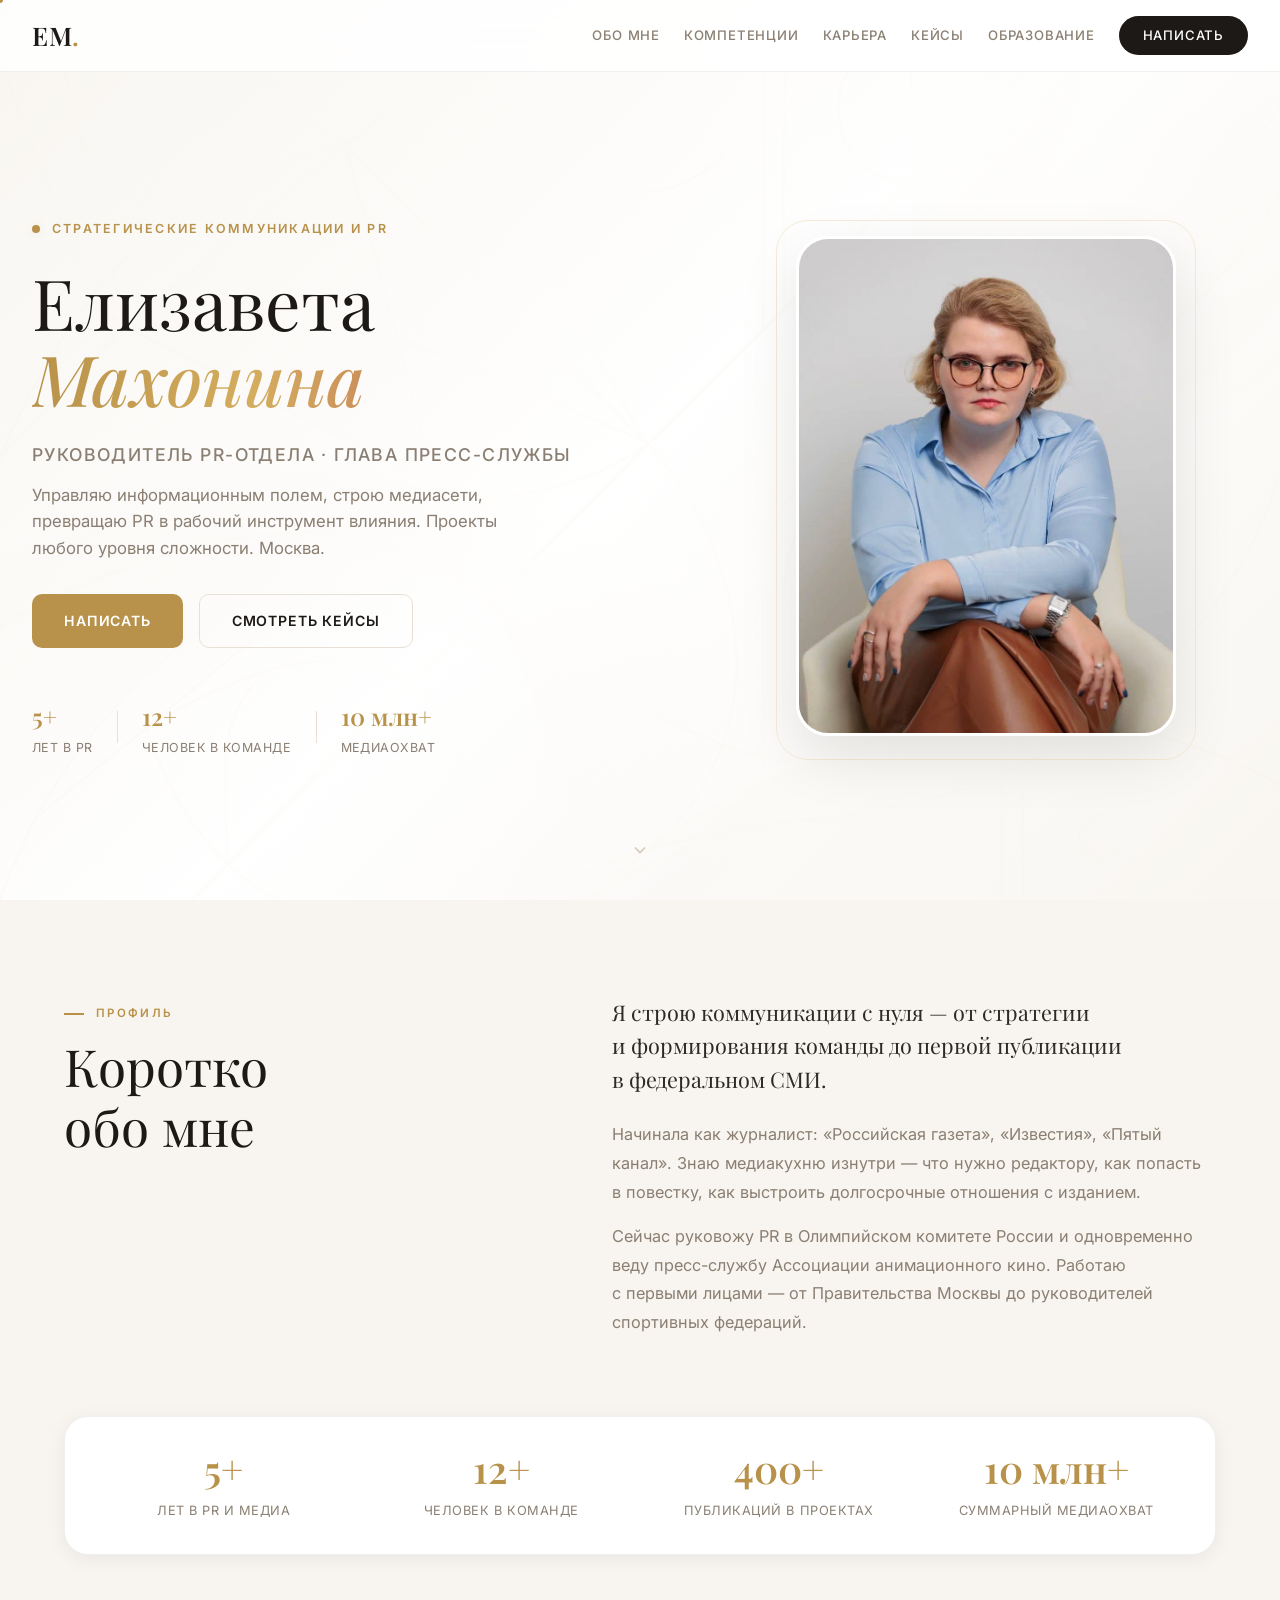
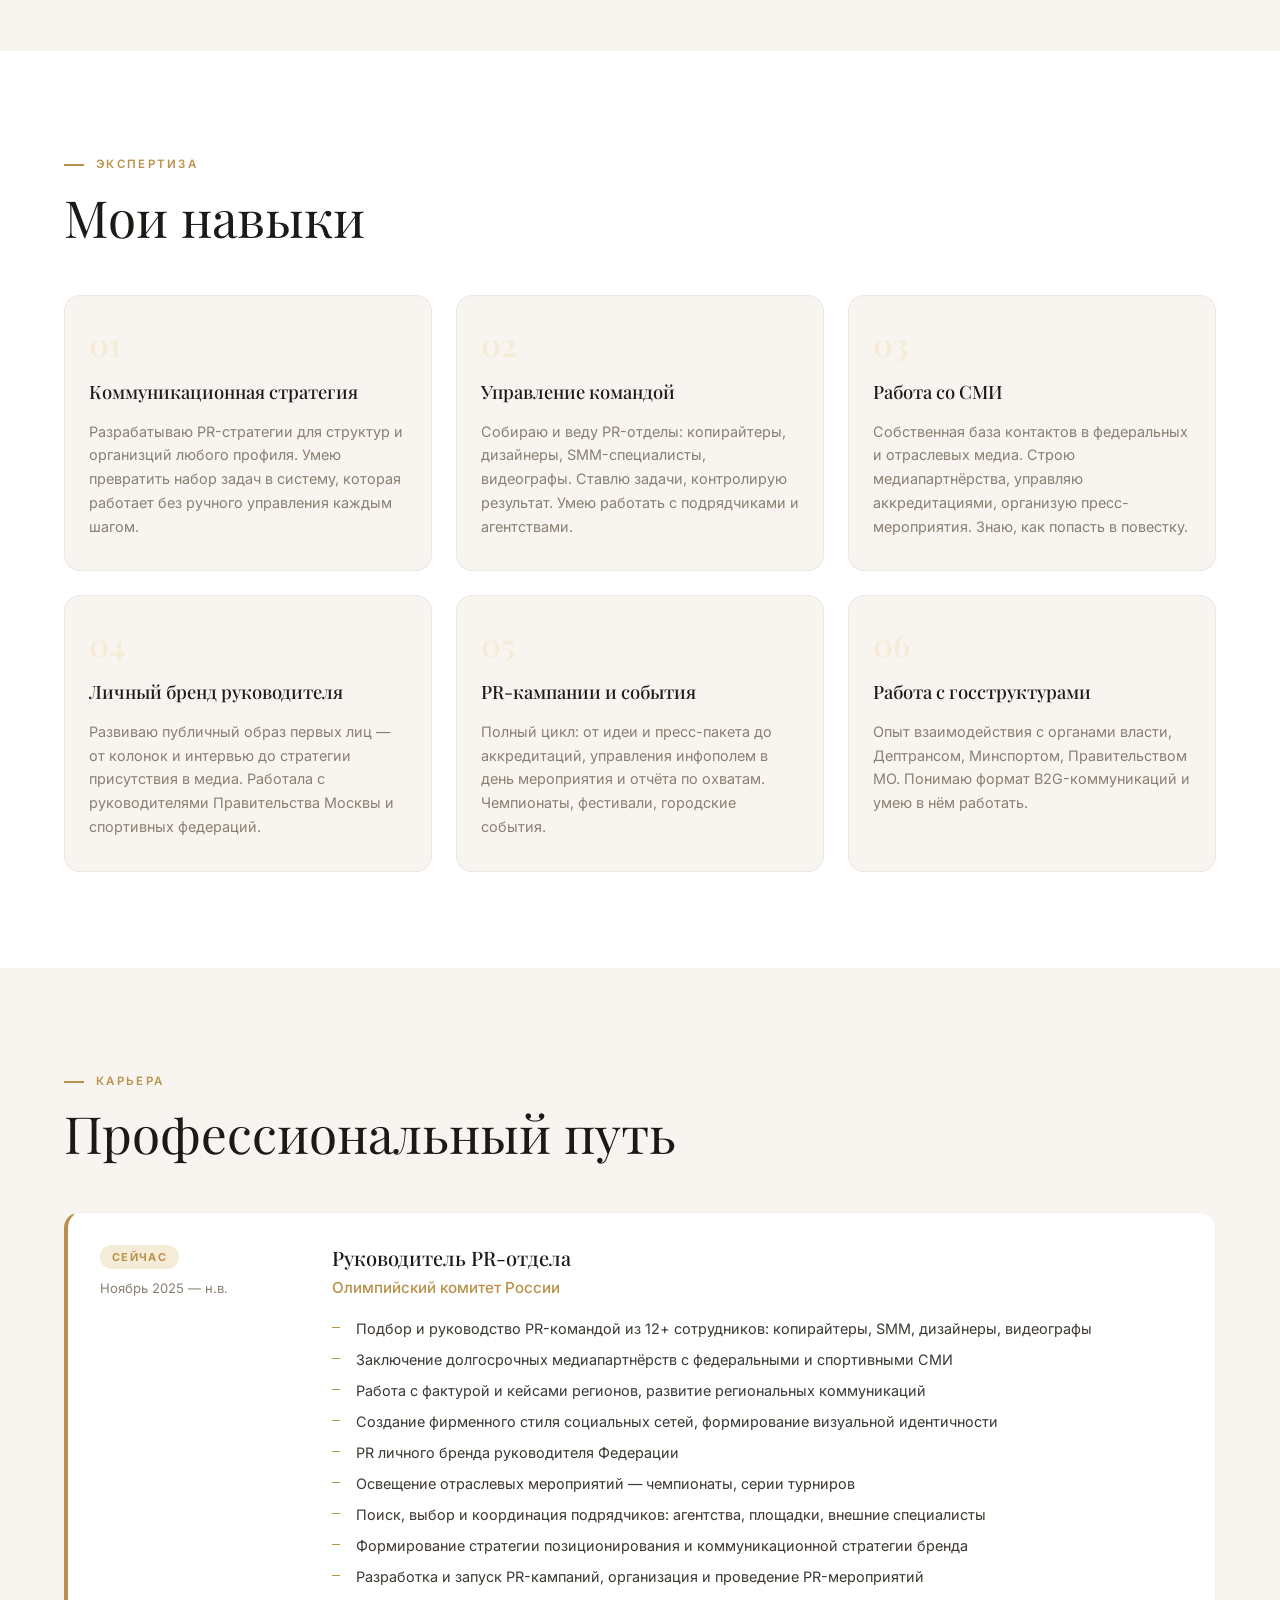
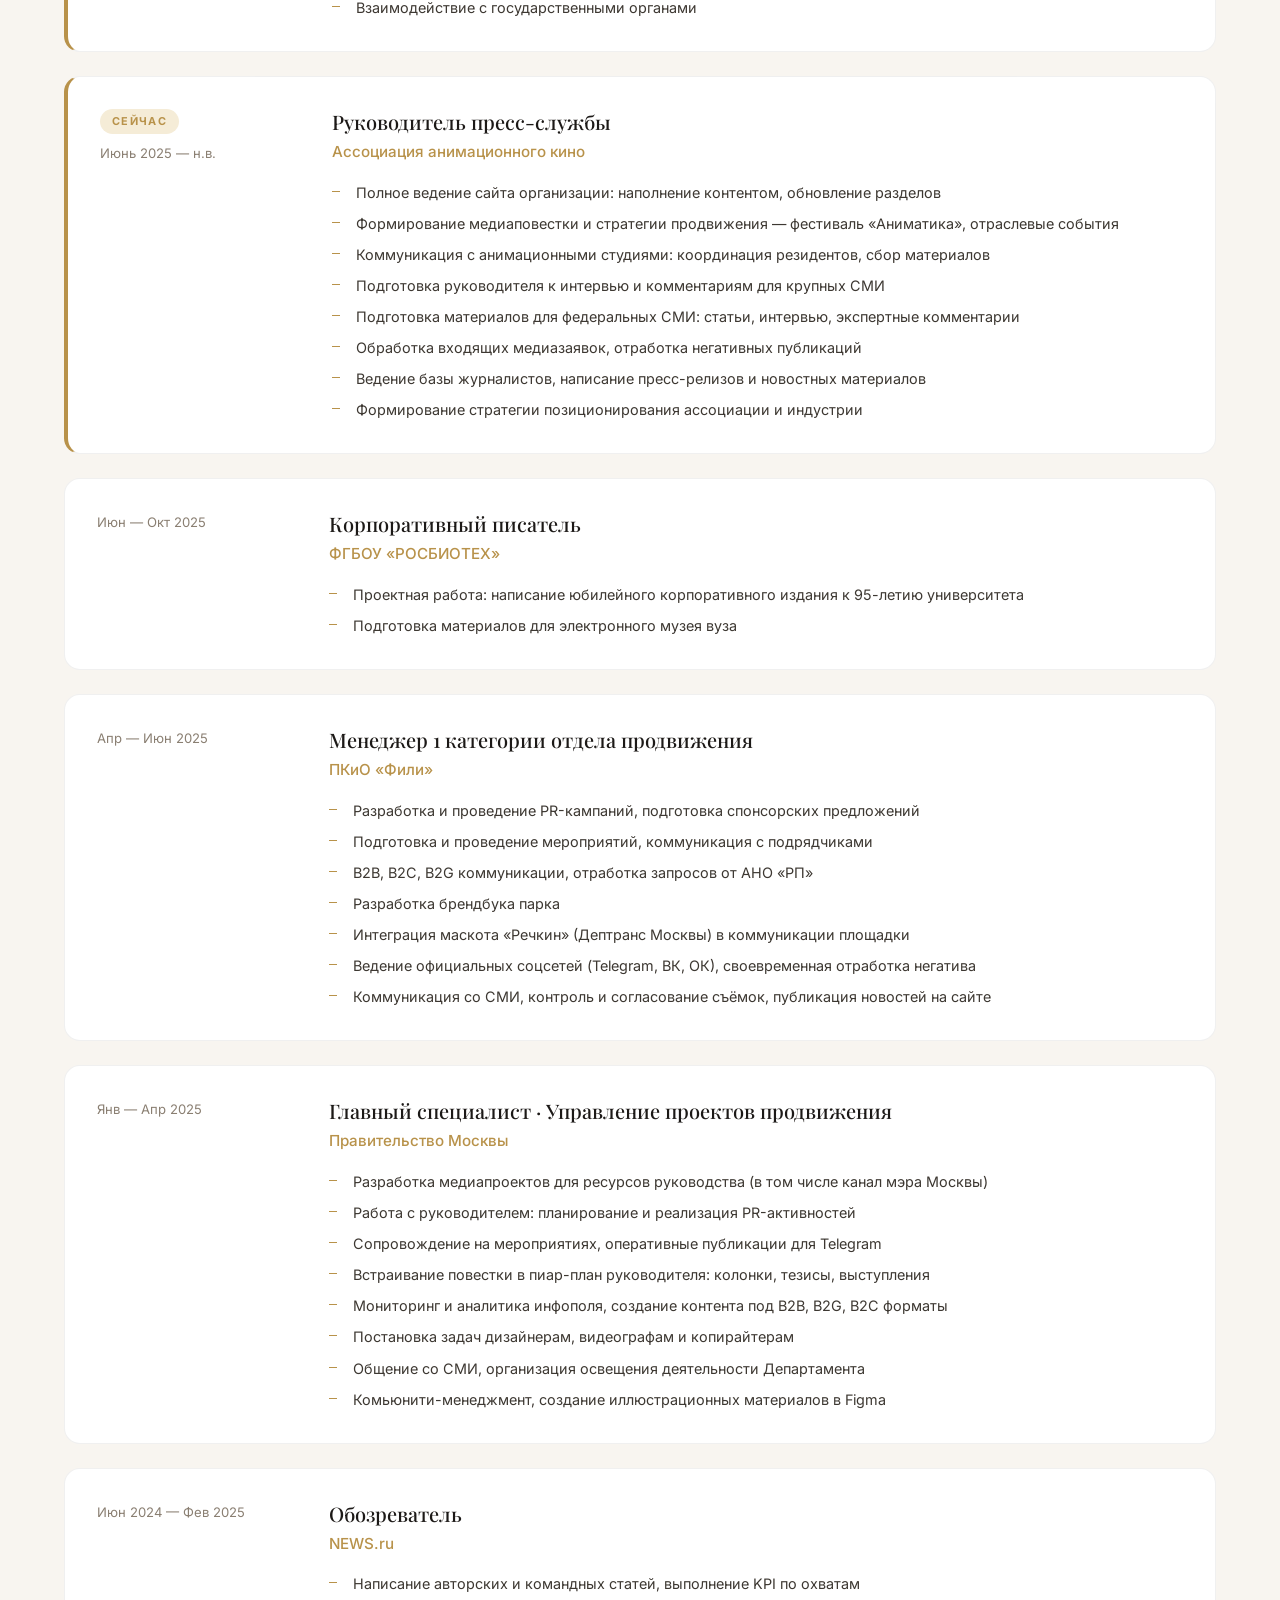
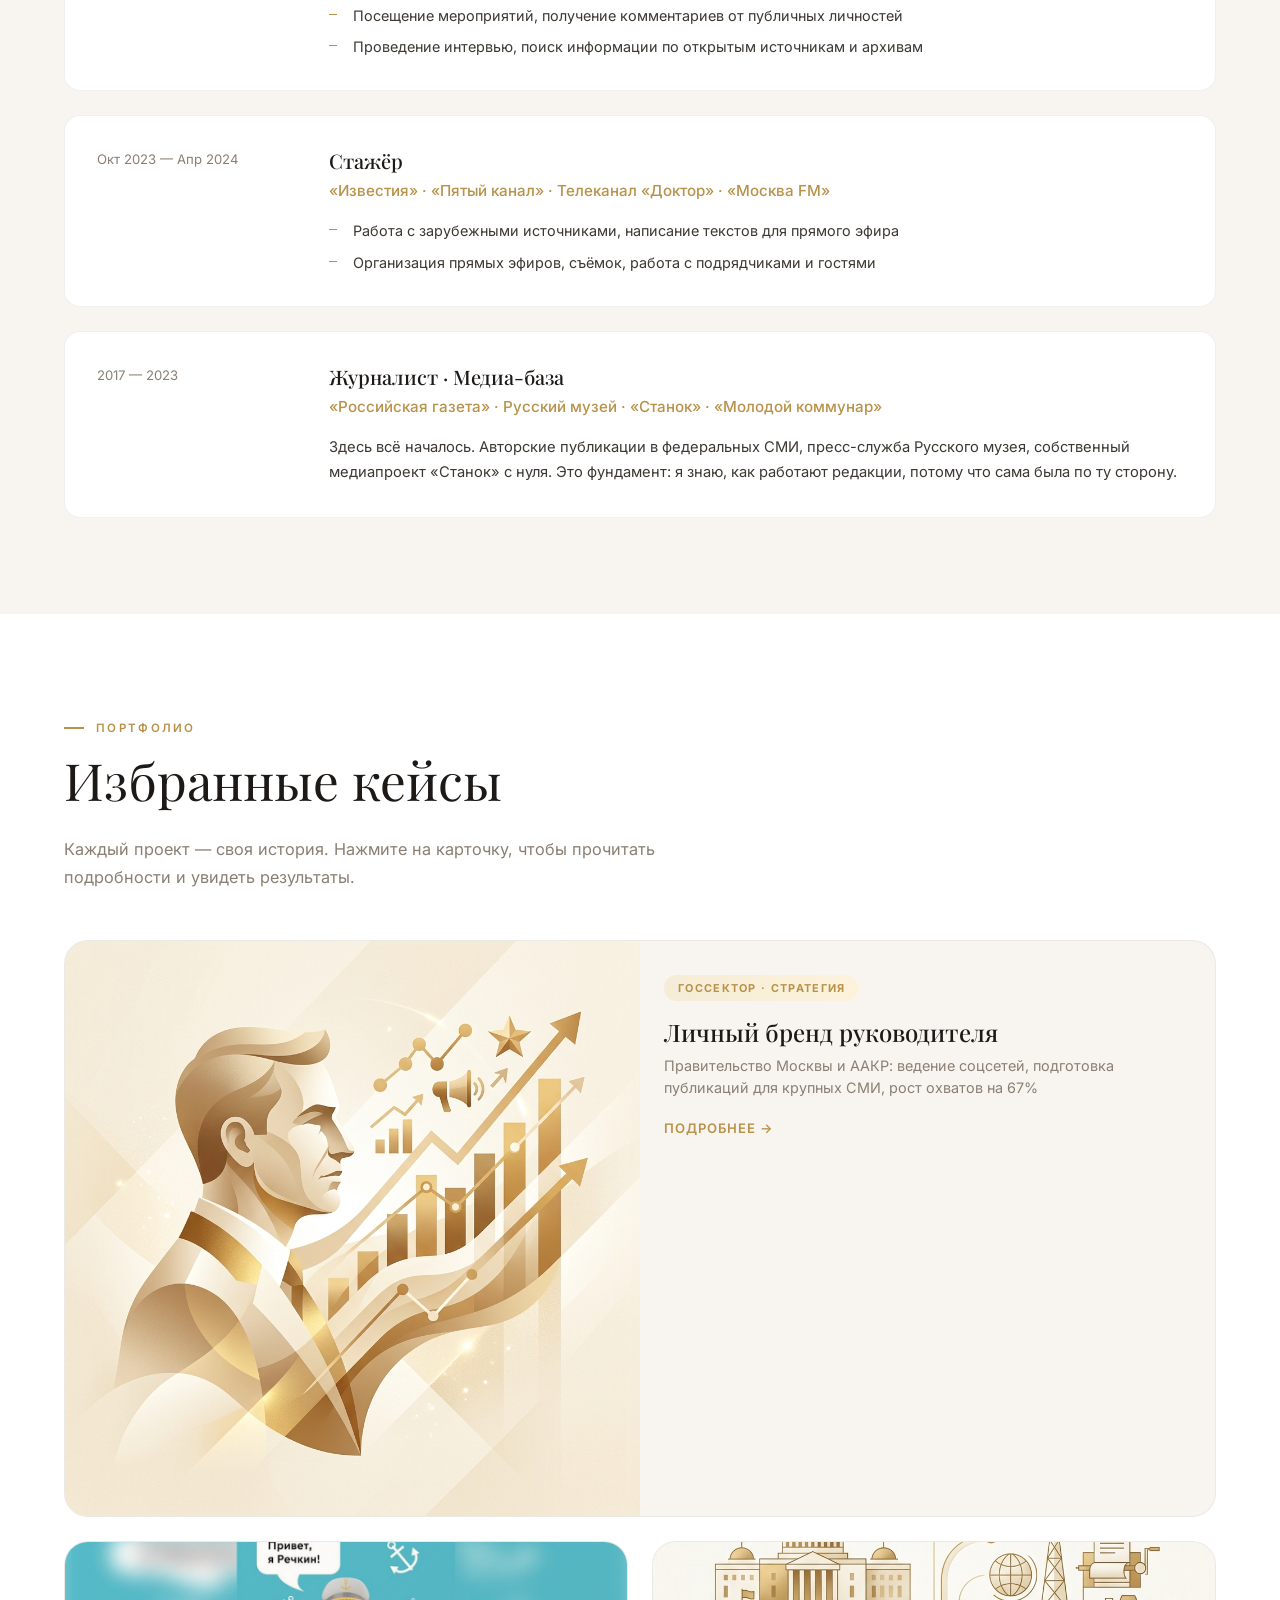
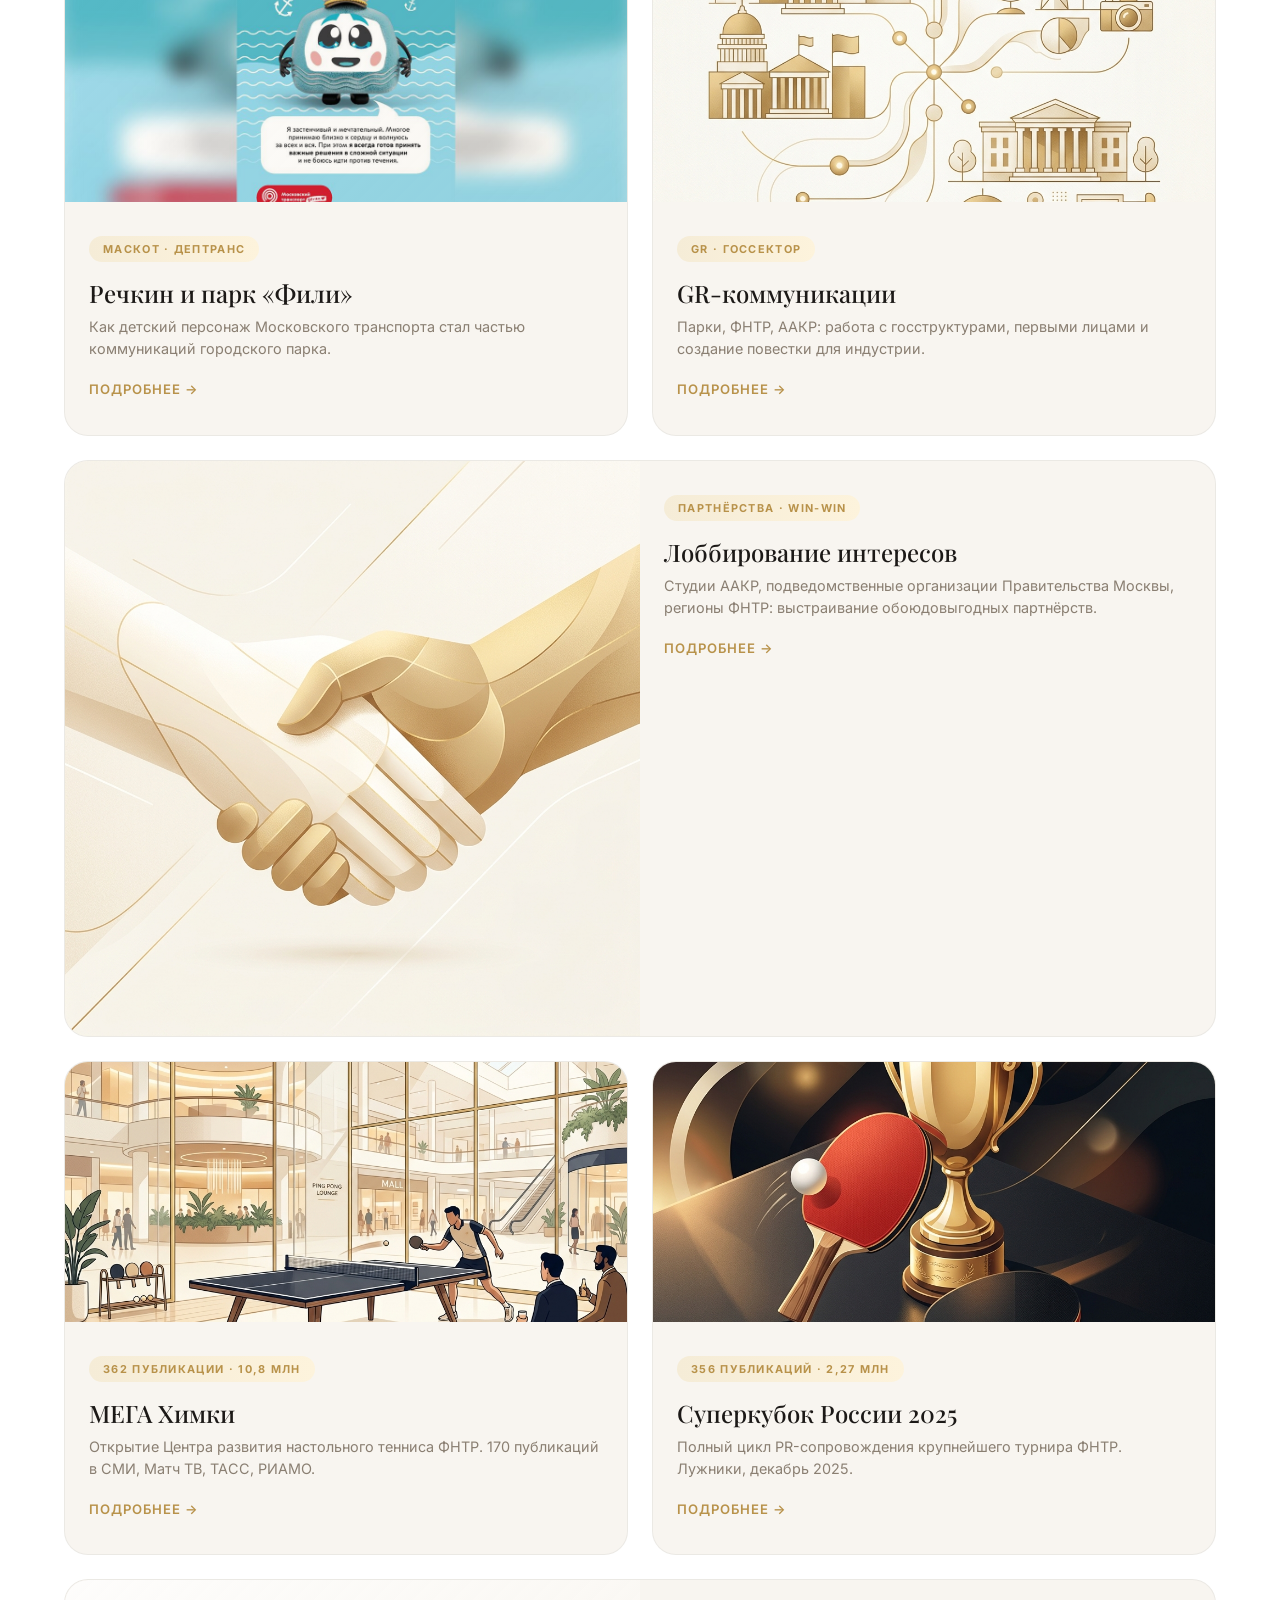
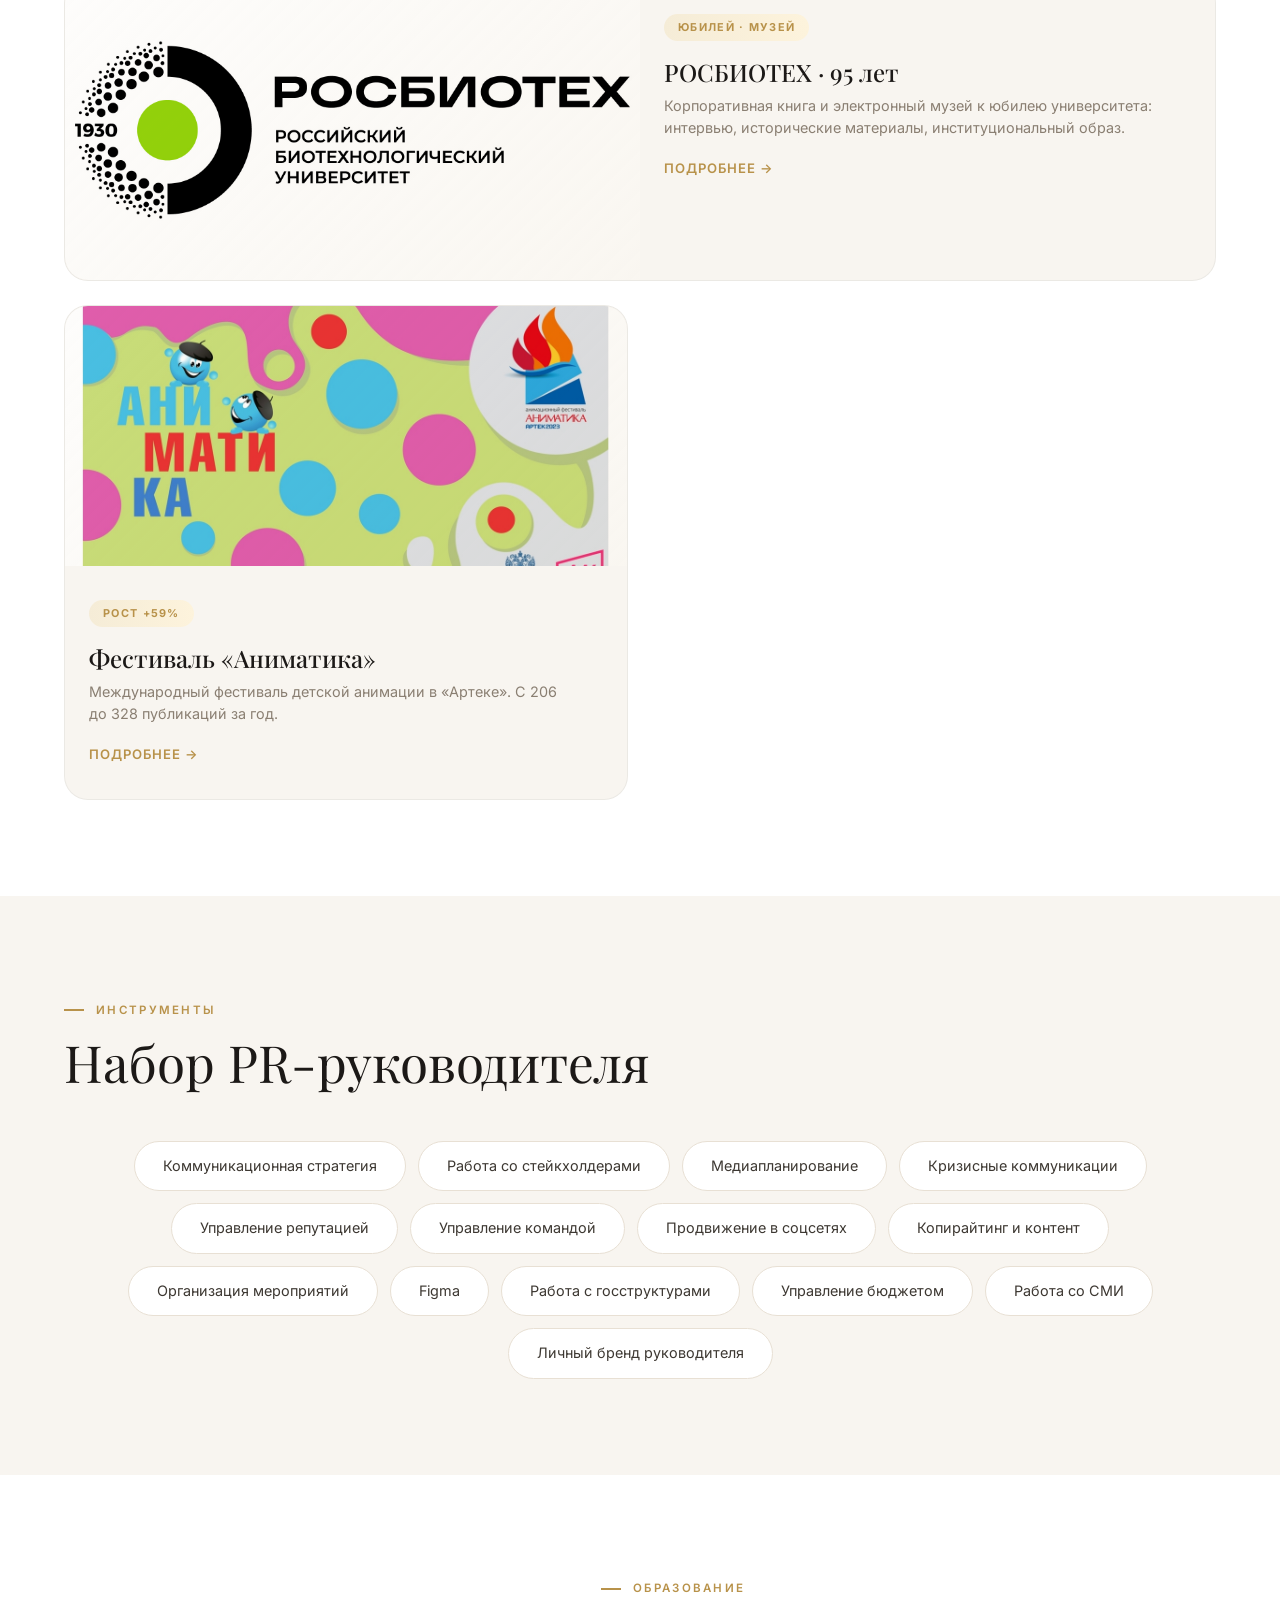
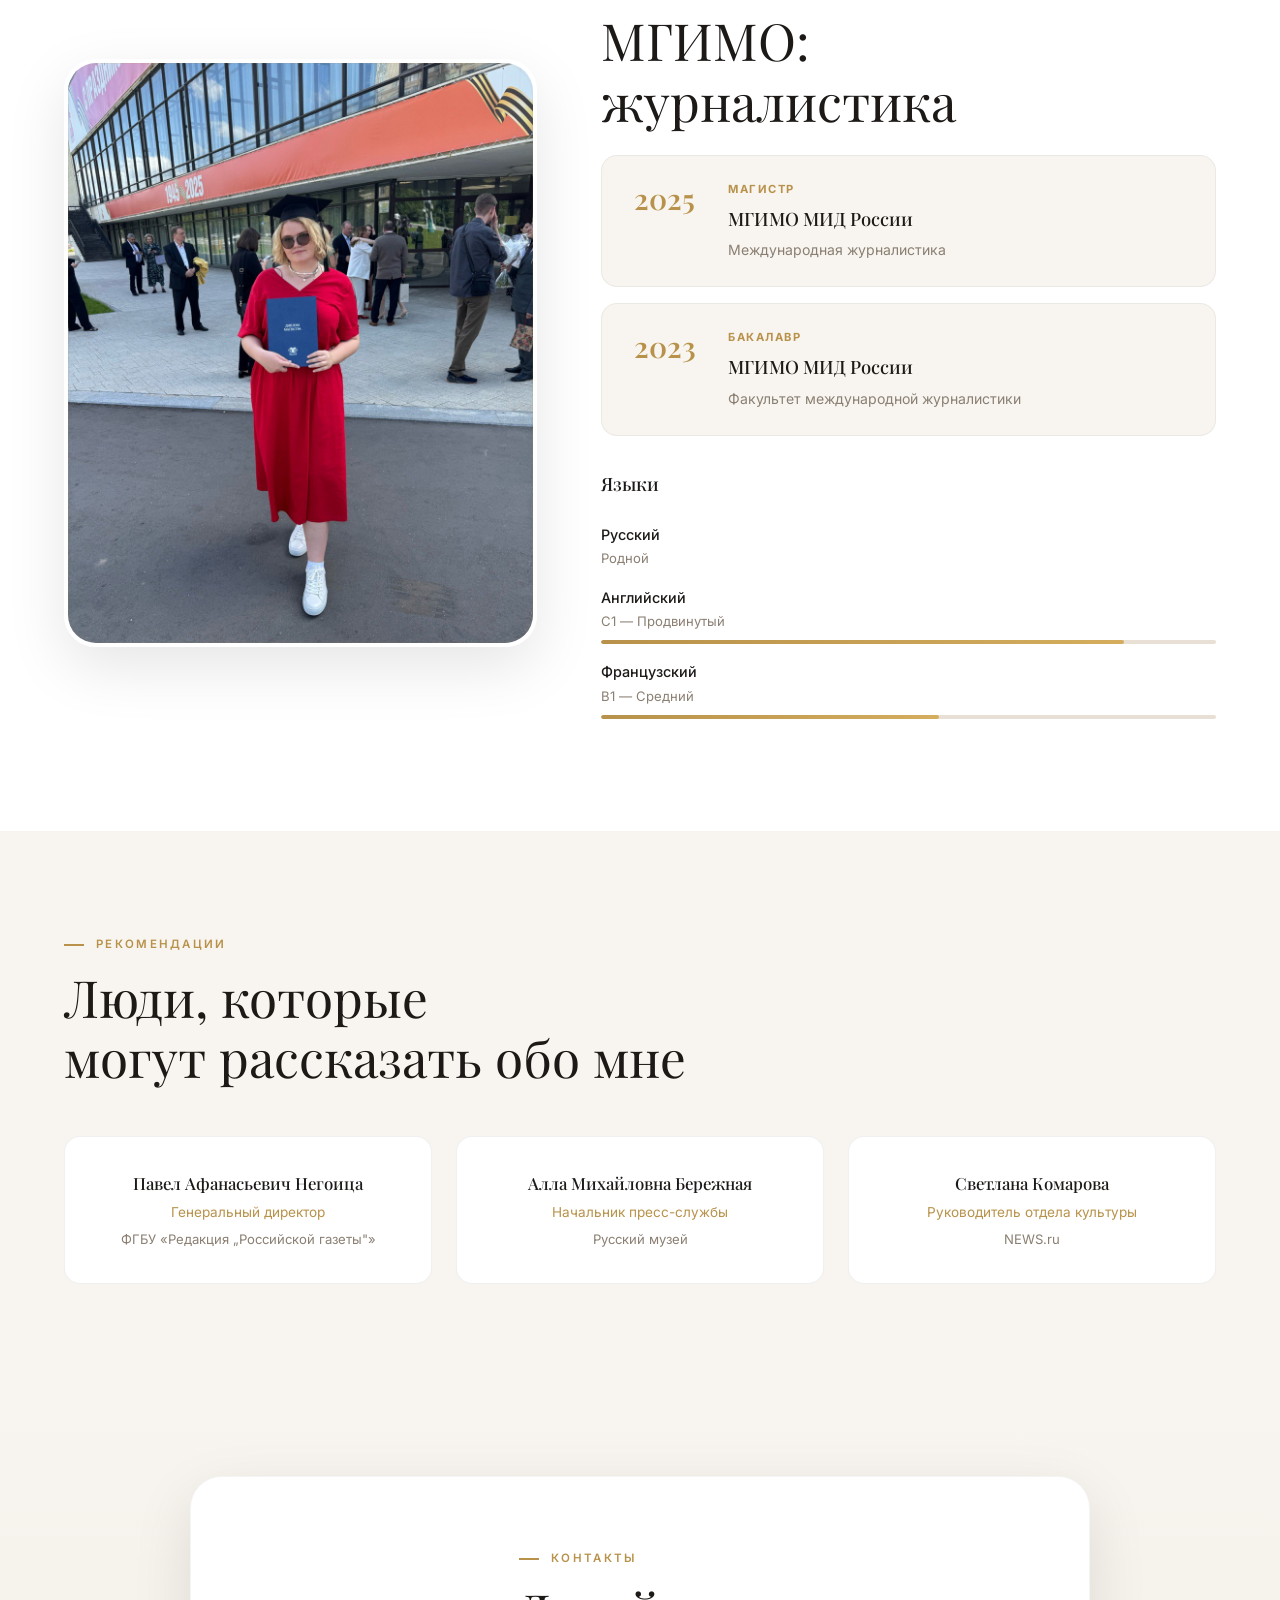
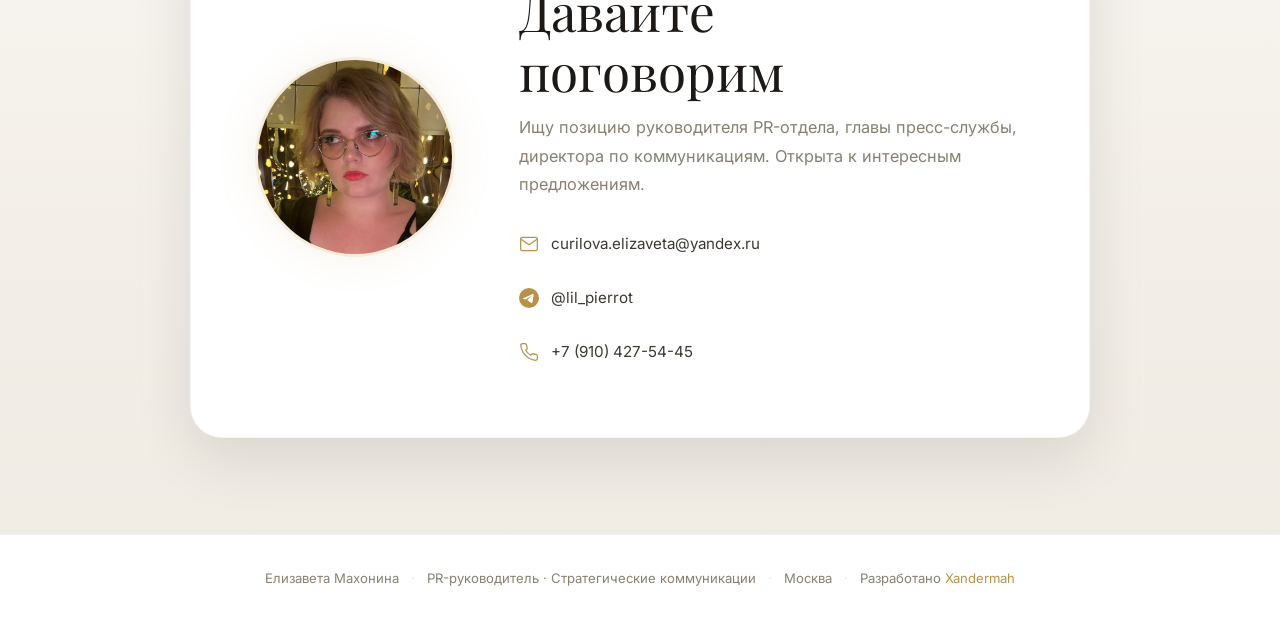
==== index.html @ 9e84053a "Update index.html" ====
<!DOCTYPE html>
<html lang="ru">
<head>
    <meta charset="UTF-8">
    <meta name="viewport" content="width=device-width, initial-scale=1.0">
    <meta name="description" content="Елизавета Махонина — руководитель PR-отдела, пресс-служба, стратегические коммуникации. Москва.">
    <title>Елизавета Махонина — PR-руководитель · Стратегические коммуникации</title>
    <link rel="preconnect" href="https://fonts.googleapis.com">
    <link rel="preconnect" href="https://fonts.gstatic.com" crossorigin>
    <link href="https://fonts.googleapis.com/css2?family=Inter:wght@300;400;500;600;700;800&family=Playfair+Display:ital,wght@0,400;0,500;0,600;0,700;1,400;1,500&display=swap" rel="stylesheet">
    <link rel="stylesheet" href="styles.css">
</head>
<body>

    <!-- Кастомный курсор -->
    <div class="cursor-dot" id="cursorDot"></div>
    <div class="cursor-ring" id="cursorRing"></div>

    <!-- Навигация -->
    <nav class="nav" id="nav">
    <div class="nav-inner">
        <a href="#hero" class="nav-logo">ЕМ<span class="nav-logo-dot">.</span></a>

        <div class="nav-links" id="navLinks">
            <a href="#about" class="nav-link">Обо мне</a>
            <a href="#competencies" class="nav-link">Компетенции</a>
            <a href="#experience" class="nav-link">Карьера</a>
            <a href="#cases" class="nav-link">Кейсы</a>
            <a href="#education" class="nav-link">Образование</a>
            <a href="#contact" class="nav-link nav-link-cta">Написать</a>
        </div>

        <button class="nav-toggle" id="navToggle" aria-label="Меню">
            <span></span><span></span><span></span>
        </button>
    </div>
</nav>
    <div class="mobile-menu-backdrop" id="mobileMenuBackdrop"></div>

<div class="mobile-menu" id="mobileMenu" aria-hidden="true">
    <a href="#about" class="mobile-menu-link">Обо мне</a>
    <a href="#competencies" class="mobile-menu-link">Компетенции</a>
    <a href="#experience" class="mobile-menu-link">Карьера</a>
    <a href="#cases" class="mobile-menu-link">Кейсы</a>
    <a href="#education" class="mobile-menu-link">Образование</a>
    <a href="#contact" class="mobile-menu-link mobile-menu-link-cta">Написать</a>
</div>
    <!-- ═══════════════════════════════════════════
         HERO
         ═══════════════════════════════════════════ -->
    <section class="hero" id="hero">
        <div class="hero-bg">
            <img src="assets/hero-bg.png" alt="" class="hero-bg-img" aria-hidden="true">
            <div class="hero-bg-overlay"></div>
        </div>
        <!-- Плавающие частицы -->
        <div class="hero-particles" id="heroParticles"></div>
        <div class="hero-content">
            <div class="hero-text">
                <div class="hero-badge anim-in">
                    <span class="hero-badge-dot"></span>
                    Стратегические коммуникации и PR
                </div>
                <h1 class="hero-name anim-in">
                    Елизавета<br><em>Махонина</em>
                </h1>
                <p class="hero-role anim-in">Руководитель PR-отдела · Глава пресс-службы</p>
                <p class="hero-desc anim-in">Управляю информационным полем, строю медиасети, превращаю PR в&nbsp;рабочий инструмент влияния. Проекты любого&nbsp;уровня сложности. Москва.</p>
                <div class="hero-actions anim-in">
                    <a href="#contact" class="btn btn-gold magnetic">Написать</a>
                    <a href="#cases" class="btn btn-ghost magnetic">Смотреть кейсы</a>
                </div>
                <div class="hero-markers anim-in">
                    <div class="hero-marker"><strong>5+</strong><span>лет в PR</span></div>
                    <div class="hero-marker-sep"></div>
                    <div class="hero-marker"><strong>12+</strong><span>человек в команде</span></div>
                    <div class="hero-marker-sep"></div>
                    <div class="hero-marker"><strong>10 млн+</strong><span>медиаохват</span></div>
                </div>
            </div>
            <div class="hero-photo anim-in">
                <div class="hero-photo-ring"></div>
                <div class="hero-photo-frame">
                    <img src="фото 5.jpg" alt="Елизавета Махонина" loading="eager">
                </div>
            </div>
        </div>
        <div class="hero-scroll">
            <svg width="20" height="20" viewBox="0 0 24 24" fill="none" stroke="currentColor" stroke-width="2"><polyline points="6 9 12 15 18 9"></polyline></svg>
        </div>
    </section>

    <!-- ═══════════════════════════════════════════
         ОБО МНЕ
         ═══════════════════════════════════════════ -->
    <section class="section section-cream" id="about">
        <div class="container">
            <div class="about-layout">
                <div class="about-left anim-scroll">
                    <span class="label-top">Профиль</span>
                    <h2 class="heading-xl">Коротко<br>обо мне</h2>
                </div>
                <div class="about-right anim-scroll">
                    <p class="text-lead">Я&nbsp;строю коммуникации с&nbsp;нуля — от&nbsp;стратегии и&nbsp;формирования команды до&nbsp;первой публикации в&nbsp;федеральном СМИ.</p>
                    <p class="text-body">Начинала как журналист: «Российская газета», «Известия», «Пятый канал». Знаю медиакухню изнутри — что нужно редактору, как попасть в&nbsp;повестку, как выстроить долгосрочные отношения с&nbsp;изданием.</p>
                    <p class="text-body">Сейчас руковожу PR в&nbsp;Олимпийском комитете России и&nbsp;одновременно веду пресс-службу Ассоциации анимационного кино. Работаю с&nbsp;первыми лицами — от&nbsp;Правительства Москвы до&nbsp;руководителей спортивных федераций.</p>
                </div>
            </div>
            <div class="stats-ribbon anim-scroll">
                <div class="stat-item"><span class="stat-val counter" data-target="5">0</span><span class="stat-plus">+</span><span class="stat-lbl">лет в PR и медиа</span></div>
                <div class="stat-item"><span class="stat-val counter" data-target="12">0</span><span class="stat-plus">+</span><span class="stat-lbl">человек в команде</span></div>
                <div class="stat-item"><span class="stat-val counter" data-target="400">0</span><span class="stat-plus">+</span><span class="stat-lbl">публикаций в проектах</span></div>
                <div class="stat-item"><span class="stat-val">10 млн</span><span class="stat-plus">+</span><span class="stat-lbl">суммарный медиаохват</span></div>
            </div>
        </div>
    </section>

    <!-- ═══════════════════════════════════════════
         КОМПЕТЕНЦИИ
         ═══════════════════════════════════════════ -->
    <section class="section" id="competencies">
        <div class="container">
            <div class="section-head anim-scroll">
                <span class="label-top">Экспертиза</span>
                <h2 class="heading-xl">Мои навыки</h2>
            </div>
            <div class="comp-grid">
                <div class="comp-card anim-scroll">
                    <div class="comp-num">01</div>
                    <h3>Коммуникационная стратегия</h3>
                    <p>Разрабатываю PR-стратегии для структур и организций любого профиля. Умею превратить набор задач в систему, которая работает без ручного управления каждым шагом.</p>
                </div>
                <div class="comp-card anim-scroll">
                    <div class="comp-num">02</div>
                    <h3>Управление командой</h3>
                    <p>Собираю и веду PR-отделы: копирайтеры, дизайнеры, SMM-специалисты, видеографы. Ставлю задачи, контролирую результат. Умею работать с подрядчиками и агентствами.</p>
                </div>
                <div class="comp-card anim-scroll">
                    <div class="comp-num">03</div>
                    <h3>Работа со СМИ</h3>
                    <p>Собственная база контактов в федеральных и отраслевых медиа. Строю медиапартнёрства, управляю аккредитациями, организую пресс-мероприятия. Знаю, как попасть в повестку.</p>
                </div>
                <div class="comp-card anim-scroll">
                    <div class="comp-num">04</div>
                    <h3>Личный бренд руководителя</h3>
                    <p>Развиваю публичный образ первых лиц — от колонок и интервью до стратегии присутствия в медиа. Работала с руководителями Правительства Москвы и спортивных федераций.</p>
                </div>
                <div class="comp-card anim-scroll">
                    <div class="comp-num">05</div>
                    <h3>PR-кампании и события</h3>
                    <p>Полный цикл: от идеи и пресс-пакета до аккредитаций, управления инфополем в день мероприятия и отчёта по охватам. Чемпионаты, фестивали, городские события.</p>
                </div>
                <div class="comp-card anim-scroll">
                    <div class="comp-num">06</div>
                    <h3>Работа с госструктурами</h3>
                    <p>Опыт взаимодействия с органами власти, Дептрансом, Минспортом, Правительством МО. Понимаю формат B2G-коммуникаций и умею в нём работать.</p>
                </div>
            </div>
        </div>
    </section>

    <!-- ═══════════════════════════════════════════
         КАРЬЕРА
         ═══════════════════════════════════════════ -->
    <section class="section section-cream" id="experience">
        <div class="container">
            <div class="section-head anim-scroll">
                <span class="label-top">Карьера</span>
                <h2 class="heading-xl">Профессиональный путь</h2>
            </div>
            
            <div class="exp-timeline">
                <!-- ОКР / ФНТР -->
                <div class="exp-card exp-current anim-scroll">
                    <div class="exp-side">
                        <span class="exp-badge">Сейчас</span>
                        <span class="exp-dates">Ноябрь 2025 — н.в.</span>
                    </div>
                    <div class="exp-main">
                        <h3 class="exp-role">Руководитель PR-отдела</h3>
                        <div class="exp-company">Олимпийский комитет России</div>
                        <ul class="exp-list">
                            <li>Подбор и руководство PR-командой из 12+ сотрудников: копирайтеры, SMM, дизайнеры, видеографы</li>
                            <li>Заключение долгосрочных медиапартнёрств с федеральными и спортивными СМИ</li>
                            <li>Работа с фактурой и кейсами регионов, развитие региональных коммуникаций</li>
                            <li>Создание фирменного стиля социальных сетей, формирование визуальной идентичности</li>
                            <li>PR личного бренда руководителя Федерации</li>
                            <li>Освещение отраслевых мероприятий — чемпионаты, серии турниров</li>
                            <li>Поиск, выбор и координация подрядчиков: агентства, площадки, внешние специалисты</li>
                            <li>Формирование стратегии позиционирования и коммуникационной стратегии бренда</li>
                            <li>Разработка и запуск PR-кампаний, организация и проведение PR-мероприятий</li>
                            <li>Взаимодействие с государственными органами</li>
                        </ul>
                    </div>
                </div>

                <!-- ААК -->
                <div class="exp-card exp-current anim-scroll">
                    <div class="exp-side">
                        <span class="exp-badge">Сейчас</span>
                        <span class="exp-dates">Июнь 2025 — н.в.</span>
                    </div>
                    <div class="exp-main">
                        <h3 class="exp-role">Руководитель пресс-службы</h3>
                        <div class="exp-company">Ассоциация анимационного кино</div>
                        <ul class="exp-list">
                            <li>Полное ведение сайта организации: наполнение контентом, обновление разделов</li>
                            <li>Формирование медиаповестки и стратегии продвижения — фестиваль «Аниматика», отраслевые события</li>
                            <li>Коммуникация с анимационными студиями: координация резидентов, сбор материалов</li>
                            <li>Подготовка руководителя к интервью и комментариям для крупных СМИ</li>
                            <li>Подготовка материалов для федеральных СМИ: статьи, интервью, экспертные комментарии</li>
                            <li>Обработка входящих медиазаявок, отработка негативных публикаций</li>
                            <li>Ведение базы журналистов, написание пресс-релизов и новостных материалов</li>
                            <li>Формирование стратегии позиционирования ассоциации и индустрии</li>
                        </ul>
                    </div>
                </div>

                <!-- РОСБИОТЕХ -->
                <div class="exp-card anim-scroll">
                    <div class="exp-side">
                        <span class="exp-dates">Июн — Окт 2025</span>
                    </div>
                    <div class="exp-main">
                        <h3 class="exp-role">Корпоративный писатель</h3>
                        <div class="exp-company">ФГБОУ «РОСБИОТЕХ»</div>
                        <ul class="exp-list">
                            <li>Проектная работа: написание юбилейного корпоративного издания к 95-летию университета</li>
                            <li>Подготовка материалов для электронного музея вуза</li>
                        </ul>
                    </div>
                </div>

                <!-- Парк Фили -->
                <div class="exp-card anim-scroll">
                    <div class="exp-side">
                        <span class="exp-dates">Апр — Июн 2025</span>
                    </div>
                    <div class="exp-main">
                        <h3 class="exp-role">Менеджер 1 категории отдела продвижения</h3>
                        <div class="exp-company">ПКиО «Фили»</div>
                        <ul class="exp-list">
                            <li>Разработка и проведение PR-кампаний, подготовка спонсорских предложений</li>
                            <li>Подготовка и проведение мероприятий, коммуникация с подрядчиками</li>
                            <li>B2B, B2C, B2G коммуникации, отработка запросов от АНО «РП»</li>
                            <li>Разработка брендбука парка</li>
                            <li>Интеграция маскота «Речкин» (Дептранс Москвы) в коммуникации площадки</li>
                            <li>Ведение официальных соцсетей (Telegram, ВК, ОК), своевременная отработка негатива</li>
                            <li>Коммуникация со СМИ, контроль и согласование съёмок, публикация новостей на сайте</li>
                        </ul>
                    </div>
                </div>

                <!-- Правительство Москвы -->
                <div class="exp-card anim-scroll">
                    <div class="exp-side">
                        <span class="exp-dates">Янв — Апр 2025</span>
                    </div>
                    <div class="exp-main">
                        <h3 class="exp-role">Главный специалист · Управление проектов продвижения</h3>
                        <div class="exp-company">Правительство Москвы</div>
                        <ul class="exp-list">
                            <li>Разработка медиапроектов для ресурсов руководства (в том числе канал мэра Москвы)</li>
                            <li>Работа с руководителем: планирование и реализация PR-активностей</li>
                            <li>Сопровождение на мероприятиях, оперативные публикации для Telegram</li>
                            <li>Встраивание повестки в пиар-план руководителя: колонки, тезисы, выступления</li>
                            <li>Мониторинг и аналитика инфополя, создание контента под B2B, B2G, B2C форматы</li>
                            <li>Постановка задач дизайнерам, видеографам и копирайтерам</li>
                            <li>Общение со СМИ, организация освещения деятельности Департамента</li>
                            <li>Комьюнити-менеджмент, создание иллюстрационных материалов в Figma</li>
                        </ul>
                    </div>
                </div>

                <!-- NEWS.ru -->
                <div class="exp-card anim-scroll">
                    <div class="exp-side">
                        <span class="exp-dates">Июн 2024 — Фев 2025</span>
                    </div>
                    <div class="exp-main">
                        <h3 class="exp-role">Обозреватель</h3>
                        <div class="exp-company">NEWS.ru</div>
                        <ul class="exp-list">
                            <li>Написание авторских и командных статей, выполнение KPI по охватам</li>
                            <li>Посещение мероприятий, получение комментариев от публичных личностей</li>
                            <li>Проведение интервью, поиск информации по открытым источникам и архивам</li>
                        </ul>
                    </div>
                </div>

                <!-- Стажировки -->
                <div class="exp-card anim-scroll">
                    <div class="exp-side">
                        <span class="exp-dates">Окт 2023 — Апр 2024</span>
                    </div>
                    <div class="exp-main">
                        <h3 class="exp-role">Стажёр</h3>
                        <div class="exp-company">«Известия» · «Пятый канал» · Телеканал «Доктор» · «Москва FM»</div>
                        <ul class="exp-list">
                            <li>Работа с зарубежными источниками, написание текстов для прямого эфира</li>
                            <li>Организация прямых эфиров, съёмок, работа с подрядчиками и гостями</li>
                        </ul>
                    </div>
                </div>

                <!-- Медиа-опыт -->
                <div class="exp-card anim-scroll">
                    <div class="exp-side">
                        <span class="exp-dates">2017 — 2023</span>
                    </div>
                    <div class="exp-main">
                        <h3 class="exp-role">Журналист · Медиа-база</h3>
                        <div class="exp-company">«Российская газета» · Русский музей · «Станок» · «Молодой коммунар»</div>
                        <p class="exp-summary">Здесь всё началось. Авторские публикации в федеральных СМИ, пресс-служба Русского музея, собственный медиапроект «Станок» с нуля. Это фундамент: я знаю, как работают редакции, потому что сама была по ту сторону.</p>
                    </div>
                </div>
            </div>
        </div>
    </section>

    <!-- ═══════════════════════════════════════════
         КЕЙСЫ
         ═══════════════════════════════════════════ -->
    <section class="section" id="cases">
        <div class="container">
            <div class="section-head anim-scroll">
                <span class="label-top">Портфолио</span>
                <h2 class="heading-xl">Избранные кейсы</h2>
                <p class="text-body" style="max-width:640px">Каждый проект — своя история. Нажмите на&nbsp;карточку, чтобы прочитать подробности и&nbsp;увидеть результаты.</p>
            </div>

            <div class="cases-mosaic">
                <!-- 1. Личный бренд руководителя -->
                <a href="cases/personal-brand.html" class="case-tile case-tile-wide anim-scroll" id="case-brand">
                    <div class="case-tile-img">
                        <img src="assets/case-brand.png" alt="Личный бренд руководителя" loading="lazy">
                    </div>
                    <div class="case-tile-body">
                        <span class="case-tile-tag">Госсектор · Стратегия</span>
                        <h3>Личный бренд руководителя</h3>
                        <p>Правительство Москвы и&nbsp;ААКР: ведение соцсетей, подготовка публикаций для крупных СМИ, рост охватов на 67%</p>
                        <span class="case-tile-cta">Подробнее →</span>
                    </div>
                </a>

                <!-- 2. Речкин -->
                <a href="cases/rechkin.html" class="case-tile anim-scroll" id="case-rechkin">
                    <div class="case-tile-img case-tile-img-tinted">
                        <img src="речкин2.jpg" alt="Речкин — маскот Московского транспорта" loading="lazy">
                    </div>
                    <div class="case-tile-body">
                        <span class="case-tile-tag">Маскот · Дептранс</span>
                        <h3>Речкин и&nbsp;парк «Фили»</h3>
                        <p>Как детский персонаж Московского транспорта стал частью коммуникаций городского парка.</p>
                        <span class="case-tile-cta">Подробнее →</span>
                    </div>
                </a>

                <!-- 3. GR -->
                <a href="cases/gr.html" class="case-tile anim-scroll" id="case-gr">
                    <div class="case-tile-img">
                        <img src="assets/case-gr.png" alt="GR-коммуникации" loading="lazy">
                    </div>
                    <div class="case-tile-body">
                        <span class="case-tile-tag">GR · Госсектор</span>
                        <h3>GR-коммуникации</h3>
                        <p>Парки, ФНТР, ААКР: работа с госструктурами, первыми лицами и создание повестки для индустрии.</p>
                        <span class="case-tile-cta">Подробнее →</span>
                    </div>
                </a>

                <!-- 4. Лоббирование -->
                <a href="cases/lobbying.html" class="case-tile case-tile-wide anim-scroll" id="case-lobby">
                    <div class="case-tile-img">
                        <img src="assets/case-lobby.png" alt="Лоббирование интересов" loading="lazy">
                    </div>
                    <div class="case-tile-body">
                        <span class="case-tile-tag">Партнёрства · Win-Win</span>
                        <h3>Лоббирование интересов</h3>
                        <p>Студии ААКР, подведомственные организации Правительства Москвы, регионы ФНТР: выстраивание обоюдовыгодных партнёрств.</p>
                        <span class="case-tile-cta">Подробнее →</span>
                    </div>
                </a>

                <!-- 5. МЕГА Химки -->
                <a href="cases/mega-khimki.html" class="case-tile anim-scroll" id="case-mega">
                    <div class="case-tile-img">
                        <img src="assets/case-mega.png" alt="Центр настольного тенниса в МЕГЕ Химки" loading="lazy">
                    </div>
                    <div class="case-tile-body">
                        <span class="case-tile-tag">362 публикации · 10,8 млн</span>
                        <h3>МЕГА Химки</h3>
                        <p>Открытие Центра развития настольного тенниса ФНТР. 170 публикаций в&nbsp;СМИ, Матч ТВ, ТАСС, РИАМО.</p>
                        <span class="case-tile-cta">Подробнее →</span>
                    </div>
                </a>

                <!-- 6. Суперкубок -->
                <a href="cases/supercup.html" class="case-tile anim-scroll" id="case-supercup">
                    <div class="case-tile-img">
                        <img src="assets/case-supercup.png" alt="Суперкубок России 2025" loading="lazy">
                    </div>
                    <div class="case-tile-body">
                        <span class="case-tile-tag">356 публикаций · 2,27 млн</span>
                        <h3>Суперкубок России 2025</h3>
                        <p>Полный цикл PR-сопровождения крупнейшего турнира ФНТР. Лужники, декабрь 2025.</p>
                        <span class="case-tile-cta">Подробнее →</span>
                    </div>
                </a>

                <!-- 7. РОСБИОТЕХ -->
                <a href="cases/rosbiotech.html" class="case-tile case-tile-wide anim-scroll" id="case-rosbiotech">
                    <div class="case-tile-img case-tile-img-tinted">
                        <img src="росбиотех.jpg" alt="РОСБИОТЕХ — 95 лет" loading="lazy">
                    </div>
                    <div class="case-tile-body">
                        <span class="case-tile-tag">Юбилей · Музей</span>
                        <h3>РОСБИОТЕХ · 95 лет</h3>
                        <p>Корпоративная книга и&nbsp;электронный музей к&nbsp;юбилею университета: интервью, исторические материалы, институциональный образ.</p>
                        <span class="case-tile-cta">Подробнее →</span>
                    </div>
                </a>

                <!-- 8. Аниматика -->
                <a href="cases/animatika.html" class="case-tile anim-scroll" id="case-animatika">
                    <div class="case-tile-img case-tile-img-tinted">
                        <img src="аниматика.jpg" alt="Фестиваль Аниматика" loading="lazy">
                    </div>
                    <div class="case-tile-body">
                        <span class="case-tile-tag">Рост +59%</span>
                        <h3>Фестиваль «Аниматика»</h3>
                        <p>Международный фестиваль детской анимации в&nbsp;«Артеке». С&nbsp;206 до&nbsp;328 публикаций за&nbsp;год.</p>
                        <span class="case-tile-cta">Подробнее →</span>
                    </div>
                </a>
            </div>
        </div>
    </section>

    <!-- ═══════════════════════════════════════════
         ИНСТРУМЕНТЫ
         ═══════════════════════════════════════════ -->
    <section class="section section-cream" id="toolkit">
        <div class="container">
            <div class="section-head anim-scroll">
                <span class="label-top">Инструменты</span>
                <h2 class="heading-xl">Набор PR-руководителя</h2>
            </div>
            <div class="toolkit-cloud anim-scroll">
                <span>Коммуникационная стратегия</span>
                <span>Работа со стейкхолдерами</span>
                <span>Медиапланирование</span>
                <span>Кризисные коммуникации</span>
                <span>Управление репутацией</span>
                <span>Управление командой</span>
                <span>Продвижение в соцсетях</span>
                <span>Копирайтинг и контент</span>
                <span>Организация мероприятий</span>
                <span>Figma</span>
                <span>Работа с госструктурами</span>
                <span>Управление бюджетом</span>
                <span>Работа со СМИ</span>
                <span>Личный бренд руководителя</span>
            </div>
        </div>
    </section>

    <!-- ═══════════════════════════════════════════
         ОБРАЗОВАНИЕ
         ═══════════════════════════════════════════ -->
    <section class="section" id="education">
        <div class="container">
            <div class="edu-layout">
                <div class="edu-photo anim-scroll">
                    <img src="фото 6.jpg" alt="Елизавета Махонина — Магистр МГИМО" loading="lazy">
                </div>
                <div class="edu-content">
                    <span class="label-top anim-scroll">Образование</span>
                    <h2 class="heading-xl anim-scroll">МГИМО:<br>журналистика</h2>

                    <div class="edu-card anim-scroll">
                        <div class="edu-year">2025</div>
                        <div>
                            <div class="edu-deg">Магистр</div>
                            <h3>МГИМО МИД России</h3>
                            <p>Международная журналистика</p>
                        </div>
                    </div>
                    <div class="edu-card anim-scroll">
                        <div class="edu-year">2023</div>
                        <div>
                            <div class="edu-deg">Бакалавр</div>
                            <h3>МГИМО МИД России</h3>
                            <p>Факультет международной журналистики</p>
                        </div>
                    </div>

                    <div class="lang-block anim-scroll">
                        <h3 class="lang-heading">Языки</h3>
                        <div class="lang-row">
                            <span class="lang-name">Русский</span>
                            <span class="lang-lvl">Родной</span>
                        </div>
                        <div class="lang-row">
                            <span class="lang-name">Английский</span>
                            <span class="lang-lvl">C1 — Продвинутый</span>
                            <div class="lang-bar"><div class="lang-fill" data-w="85%"></div></div>
                        </div>
                        <div class="lang-row">
                            <span class="lang-name">Французский</span>
                            <span class="lang-lvl">B1 — Средний</span>
                            <div class="lang-bar"><div class="lang-fill" data-w="55%"></div></div>
                        </div>
                    </div>
                </div>
            </div>
        </div>
    </section>

    <!-- ═══════════════════════════════════════════
         РЕКОМЕНДАЦИИ
         ═══════════════════════════════════════════ -->
    <section class="section section-cream" id="references">
        <div class="container">
            <div class="section-head anim-scroll">
                <span class="label-top">Рекомендации</span>
                <h2 class="heading-xl">Люди, которые<br>могут рассказать обо мне</h2>
            </div>
            <div class="ref-grid">
                <div class="ref-card anim-scroll">
                    <div class="ref-name">Павел Афанасьевич Негоица</div>
                    <div class="ref-role">Генеральный директор</div>
                    <div class="ref-org">ФГБУ «Редакция „Российской газеты"»</div>
                </div>
                <div class="ref-card anim-scroll">
                    <div class="ref-name">Алла Михайловна Бережная</div>
                    <div class="ref-role">Начальник пресс-службы</div>
                    <div class="ref-org">Русский музей</div>
                </div>
                <div class="ref-card anim-scroll">
                    <div class="ref-name">Светлана Комарова</div>
                    <div class="ref-role">Руководитель отдела культуры</div>
                    <div class="ref-org">NEWS.ru</div>
                </div>
            </div>
        </div>
    </section>

    <!-- ═══════════════════════════════════════════
         КОНТАКТЫ
         ═══════════════════════════════════════════ -->
    <section class="section section-contact" id="contact">
        <div class="container">
            <div class="cta-block anim-scroll">
                <div class="cta-photo">
                    <img src="фото.jpg" alt="Елизавета Махонина" loading="lazy">
                </div>
                <div class="cta-body">
                    <span class="label-top">Контакты</span>
                    <h2 class="heading-xl">Давайте<br>поговорим</h2>
                    <p class="text-body">Ищу позицию руководителя PR-отдела, главы пресс-службы, директора по&nbsp;коммуникациям. Открыта к&nbsp;интересным предложениям.</p>
                    <div class="cta-links">
                        <a href="mailto:curilova.elizaveta@yandex.ru" class="cta-link magnetic" id="contact-email">
                            <svg viewBox="0 0 24 24" fill="none" stroke="currentColor" stroke-width="1.5"><path d="M4 4h16c1.1 0 2 .9 2 2v12c0 1.1-.9 2-2 2H4c-1.1 0-2-.9-2-2V6c0-1.1.9-2 2-2z"/><polyline points="22,6 12,13 2,6"/></svg>
                            curilova.elizaveta@yandex.ru
                        </a>
                        <a href="https://t.me/lil_pierrot" class="cta-link magnetic" id="contact-telegram" target="_blank" rel="noopener">
                            <svg viewBox="0 0 24 24" fill="currentColor"><path d="M11.944 0A12 12 0 0 0 0 12a12 12 0 0 0 12 12 12 12 0 0 0 12-12A12 12 0 0 0 12 0a12 12 0 0 0-.056 0zm4.962 7.224c.1-.002.321.023.465.14a.506.506 0 0 1 .171.325c.016.093.036.306.02.472-.18 1.898-.962 6.502-1.36 8.627-.168.9-.499 1.201-.82 1.23-.696.065-1.225-.46-1.9-.902-1.056-.693-1.653-1.124-2.678-1.8-1.185-.78-.417-1.21.258-1.91.177-.184 3.247-2.977 3.307-3.23.007-.032.014-.15-.056-.212s-.174-.041-.249-.024c-.106.024-1.793 1.14-5.061 3.345-.48.33-.913.49-1.302.48-.428-.008-1.252-.241-1.865-.44-.752-.245-1.349-.374-1.297-.789.027-.216.325-.437.893-.663 3.498-1.524 5.83-2.529 6.998-3.014 3.332-1.386 4.025-1.627 4.476-1.635z"/></svg>
                            @lil_pierrot
                        </a>
                        <a href="tel:+79104275445" class="cta-link magnetic" id="contact-phone">
                            <svg viewBox="0 0 24 24" fill="none" stroke="currentColor" stroke-width="1.5"><path d="M22 16.92v3a2 2 0 0 1-2.18 2 19.79 19.79 0 0 1-8.63-3.07 19.5 19.5 0 0 1-6-6 19.79 19.79 0 0 1-3.07-8.67A2 2 0 0 1 4.11 2h3a2 2 0 0 1 2 1.72c.127.96.361 1.903.7 2.81a2 2 0 0 1-.45 2.11L8.09 9.91a16 16 0 0 0 6 6l1.27-1.27a2 2 0 0 1 2.11-.45c.907.339 1.85.573 2.81.7A2 2 0 0 1 22 16.92z"/></svg>
                            +7 (910) 427-54-45
                        </a>
                    </div>
                </div>
            </div>
        </div>
    </section>

    <footer class="footer">
        <div class="container footer-inner">
            <span>Елизавета Махонина</span>
            <span class="footer-sep">·</span>
            <span>PR-руководитель · Стратегические коммуникации</span>
            <span class="footer-sep">·</span>
            <span>Москва</span>
            <span class="footer-sep">·</span>
            <span>Разработано <a href="https://t.me/SodaOpi" target="_blank" rel="noopener" class="footer-dev-link">Xandermah</a></span>
        </div>
    </footer>

    <script src="script.js"></script>
</body>
</html>
---- styles.css ----
/* ══════════════════════════════════════════════════════════
   ЕЛИЗАВЕТА МАХОНИНА — PR-руководитель
   Светлый premium-дизайн
   ══════════════════════════════════════════════════════════ */

/* ── Переменные ── */
:root {
    --white: #ffffff;
    --cream: #f8f5f0;
    --cream-dark: #f0ebe3;
    --sand: #e8e0d4;
    --stone: #d4c9b8;
    --warm-gray: #8a7f72;
    --charcoal: #3d3832;
    --ink: #1c1917;
    --ink-soft: #2d2926;

    --gold: #b8924a;
    --gold-light: #d4ad5e;
    --gold-pale: #f5ecd7;
    --gold-glow: rgba(184, 146, 74, 0.12);
    --teal: #4a8f7f;
    --teal-pale: #e2f0ec;
    --coral: #c27358;
    --coral-pale: #f5e8e3;

    --ff-display: 'Playfair Display', Georgia, serif;
    --ff-body: 'Inter', -apple-system, BlinkMacSystemFont, 'Segoe UI', sans-serif;

    --s1: 4px; --s2: 8px; --s3: 12px; --s4: 16px;
    --s5: 24px; --s6: 32px; --s7: 48px; --s8: 64px;
    --s9: 96px; --s10: 128px;

    --max-w: 1200px;
    --wide-w: 1360px;
    --nav-h: 72px;

    --r-sm: 10px;
    --r-md: 16px;
    --r-lg: 24px;
    --r-xl: 32px;
    --shadow-sm: 0 1px 3px rgba(0,0,0,0.04), 0 1px 2px rgba(0,0,0,0.06);
    --shadow-md: 0 4px 20px rgba(0,0,0,0.06);
    --shadow-lg: 0 12px 40px rgba(0,0,0,0.08);
    --shadow-xl: 0 20px 60px rgba(0,0,0,0.1);
    --ease: cubic-bezier(0.4, 0, 0.2, 1);
    --spring: cubic-bezier(0.34, 1.56, 0.64, 1);
    --smooth: cubic-bezier(0.16, 1, 0.3, 1);
}

/* ── Сброс ── */
*, *::before, *::after { margin: 0; padding: 0; box-sizing: border-box; }

html {
    scroll-behavior: smooth;
    -webkit-font-smoothing: antialiased;
    -moz-osx-font-smoothing: grayscale;
    scroll-padding-top: var(--nav-h);
    cursor: none;
}

body {
    font-family: var(--ff-body);
    background: var(--white);
    color: var(--ink);
    line-height: 1.7;
    font-size: 16px;
    overflow-x: hidden;
    cursor: none;
}

img { max-width: 100%; height: auto; display: block; }
a { color: inherit; text-decoration: none; cursor: none; }
button { cursor: none; }
ul { list-style: none; }

.container {
    max-width: var(--max-w);
    margin: 0 auto;
    padding: 0 var(--s5);
}

/* ══════════════════════════════════════
   КАСТОМНЫЙ КУРСОР
   ══════════════════════════════════════ */
.cursor-dot {
    position: fixed;
    width: 6px; height: 6px;
    background: var(--gold);
    border-radius: 50%;
    pointer-events: none;
    z-index: 10000;
    transform: translate(-50%, -50%);
    transition: width .2s, height .2s, background .2s;
}
.cursor-ring {
    position: fixed;
    width: 36px; height: 36px;
    border: 1.5px solid var(--gold);
    border-radius: 50%;
    pointer-events: none;
    z-index: 10000;
    transform: translate(-50%, -50%);
    transition: width .35s var(--spring), height .35s var(--spring),
                border-color .3s, background .3s;
    opacity: .6;
}
/* Состояние при наведении на ссылки */
.cursor-ring.hover {
    width: 56px; height: 56px;
    border-color: var(--gold-light);
    background: rgba(184, 146, 74, 0.08);
    opacity: 1;
}
.cursor-dot.hover {
    width: 0; height: 0;
}

/* ══════════════════════════════════════
   АНИМАЦИИ
   ══════════════════════════════════════ */
.anim-in {
    opacity: 0;
    transform: translateY(28px);
    animation: fadeUp .85s var(--smooth) forwards;
}
.anim-in:nth-child(1) { animation-delay: .08s }
.anim-in:nth-child(2) { animation-delay: .18s }
.anim-in:nth-child(3) { animation-delay: .3s }
.anim-in:nth-child(4) { animation-delay: .42s }
.anim-in:nth-child(5) { animation-delay: .55s }
.anim-in:nth-child(6) { animation-delay: .65s }

@keyframes fadeUp { to { opacity: 1; transform: translateY(0); } }

.anim-scroll {
    opacity: 0;
    transform: translateY(36px);
    transition: opacity .7s var(--smooth), transform .7s var(--smooth);
}
.anim-scroll.visible {
    opacity: 1;
    transform: translateY(0);
}

/* Shimmer на тегах */
@keyframes shimmer {
    0% { background-position: -200% 50%; }
    100% { background-position: 200% 50%; }
}

/* Плавающие частицы */
@keyframes float-particle {
    0%, 100% { transform: translate(0, 0) rotate(0deg); opacity: 0; }
    10% { opacity: .5; }
    90% { opacity: .3; }
    50% { transform: translate(var(--tx), var(--ty)) rotate(180deg); }
}

.hero-particles {
    position: absolute; inset: 0;
    z-index: 0; pointer-events: none;
    overflow: hidden;
}
.hero-particle {
    position: absolute;
    width: var(--size);
    height: var(--size);
    border-radius: 50%;
    background: var(--gold);
    opacity: 0;
    animation: float-particle var(--dur) var(--delay) ease-in-out infinite;
}

/* Мерцающий золотой ободок */
@keyframes glow-border {
    0%, 100% { box-shadow: 0 0 20px rgba(184,146,74,.1), 0 0 40px rgba(184,146,74,.05); }
    50% { box-shadow: 0 0 30px rgba(184,146,74,.2), 0 0 60px rgba(184,146,74,.1); }
}

/* Текстовый градиент-переливание */
@keyframes text-shine {
    0% { background-position: 0% 50%; }
    100% { background-position: 200% 50%; }
}

/* ══════════════════════════════════════
   НАВИГАЦИЯ
   ══════════════════════════════════════ */
.nav {
    position: fixed; top: 0; left: 0; right: 0;
    z-index: 1000;
    height: var(--nav-h);
    background: rgba(255,255,255,.82);
    backdrop-filter: blur(20px);
    -webkit-backdrop-filter: blur(20px);
    border-bottom: 1px solid rgba(0,0,0,.06);
    transition: background .4s var(--ease), box-shadow .4s var(--ease);
}
.nav.scrolled {
    background: rgba(255,255,255,.96);
    box-shadow: var(--shadow-sm);
}
.nav-inner {
    max-width: var(--wide-w); margin: 0 auto;
    padding: 0 var(--s6);
    display: flex; align-items: center; justify-content: space-between;
    height: 100%;
}
.nav-logo {
    font-family: var(--ff-display);
    font-size: 1.6rem; font-weight: 600;
    color: var(--ink);
    letter-spacing: .02em;
}
.nav-logo-dot { color: var(--gold); }
.nav-links { display: flex; gap: var(--s5); align-items: center; }
.nav-link {
    font-size: .82rem; font-weight: 500;
    letter-spacing: .06em; text-transform: uppercase;
    color: var(--warm-gray);
    transition: color .3s var(--ease);
    position: relative;
    padding: var(--s2) 0;
}
.nav-link::after {
    content: ''; position: absolute;
    bottom: 0; left: 0; width: 0; height: 2px;
    background: var(--gold);
    transition: width .4s var(--smooth);
}
.nav-link:hover { color: var(--ink); }
.nav-link:hover::after { width: 100%; }
.nav-link-cta {
    background: var(--ink);
    color: var(--white) !important;
    padding: var(--s2) var(--s5);
    border-radius: 100px;
    letter-spacing: .06em;
    transition: all .4s var(--ease);
}
.nav-link-cta::after { display: none; }
.nav-link-cta:hover {
    background: var(--gold);
    color: var(--white) !important;
    transform: scale(1.05);
}

.nav-toggle {
    display: none; flex-direction: column; gap: 5px;
    background: none; border: none; padding: 8px;
}
.nav-toggle span {
    display: block; width: 24px; height: 2px;
    background: var(--ink); transition: .3s var(--ease);
}
.mobile-menu,
.mobile-menu-backdrop {
    display: none;
}
/* ══════════════════════════════════════
   HERO
   ══════════════════════════════════════ */
.hero {
    position: relative;
    min-height: 100vh;
    display: flex; align-items: center;
    padding: calc(var(--nav-h) + var(--s8)) var(--s6) var(--s8);
    overflow: hidden;
}
.hero-bg {
    position: absolute; inset: 0; z-index: 0;
}
.hero-bg-img {
    width: 100%; height: 100%;
    object-fit: cover;
    opacity: .22;
}
.hero-bg-overlay {
    position: absolute; inset: 0;
    background: linear-gradient(135deg, rgba(248,245,240,.92) 0%, rgba(255,255,255,.85) 50%, rgba(248,245,240,.9) 100%);
}
.hero-content {
    position: relative; z-index: 1;
    max-width: var(--wide-w); margin: 0 auto; width: 100%;
    display: grid; grid-template-columns: 1.2fr 1fr;
    gap: var(--s8); align-items: center;
}
.hero-badge {
    display: inline-flex; align-items: center; gap: var(--s3);
    font-size: .78rem; font-weight: 600;
    text-transform: uppercase; letter-spacing: .18em;
    color: var(--gold);
    margin-bottom: var(--s5);
}
.hero-badge-dot {
    width: 8px; height: 8px; border-radius: 50%;
    background: var(--gold);
    box-shadow: 0 0 8px var(--gold-glow);
    animation: pulse 2s ease-in-out infinite;
}
@keyframes pulse {
    0%, 100% { opacity: 1; transform: scale(1); }
    50% { opacity: .5; transform: scale(.7); }
}
.hero-name {
    font-family: var(--ff-display);
    font-size: clamp(3rem, 5.5vw, 5.4rem);
    font-weight: 400; line-height: 1.08;
    color: var(--ink);
    margin-bottom: var(--s5);
}
.hero-name em {
    font-style: italic;
    font-weight: 500;
    background: linear-gradient(90deg, var(--gold), var(--gold-light), var(--coral), var(--gold));
    background-size: 200% auto;
    -webkit-background-clip: text;
    -webkit-text-fill-color: transparent;
    background-clip: text;
    animation: text-shine 4s ease-in-out infinite;
}
.hero-role {
    font-size: 1.1rem; font-weight: 500;
    letter-spacing: .08em; text-transform: uppercase;
    color: var(--warm-gray);
    margin-bottom: var(--s3);
}
.hero-desc {
    font-size: 1.05rem; color: var(--warm-gray);
    max-width: 500px; margin-bottom: var(--s6);
    line-height: 1.6;
}
.hero-actions { display: flex; gap: var(--s4); margin-bottom: var(--s7); }

/* Кнопки */
.btn {
    display: inline-flex; align-items: center; gap: var(--s2);
    padding: 14px 32px;
    font-family: var(--ff-body);
    font-size: .88rem; font-weight: 600;
    letter-spacing: .06em; text-transform: uppercase;
    border-radius: var(--r-sm);
    transition: all .4s var(--ease);
    border: none;
    position: relative;
    overflow: hidden;
}
.btn::after {
    content: '';
    position: absolute; inset: 0;
    background: linear-gradient(120deg, transparent, rgba(255,255,255,.15), transparent);
    transform: translateX(-100%);
    transition: transform .6s;
}
.btn:hover::after {
    transform: translateX(100%);
}
.btn-gold {
    background: var(--gold); color: var(--white);
}
.btn-gold:hover {
    background: var(--gold-light);
    transform: translateY(-3px);
    box-shadow: 0 10px 35px rgba(184,146,74,.35);
}
.btn-ghost {
    background: transparent;
    color: var(--ink);
    border: 1.5px solid var(--sand);
}
.btn-ghost:hover {
    border-color: var(--gold);
    color: var(--gold);
    transform: translateY(-3px);
}

/* Hero Маркеры */
.hero-markers {
    display: flex; gap: var(--s5); align-items: center;
}
.hero-marker {
    display: flex; flex-direction: column;
}
.hero-marker strong {
    font-family: var(--ff-display);
    font-size: 1.5rem; font-weight: 600;
    color: var(--gold);
}
.hero-marker span {
    font-size: .78rem; color: var(--warm-gray);
    text-transform: uppercase; letter-spacing: .04em;
}
.hero-marker-sep {
    width: 1px; height: 32px;
    background: var(--sand);
}

/* Фото в Hero */
.hero-photo {
    position: relative;
    display: flex; flex-direction: column; align-items: center;
}
.hero-photo-ring {
    position: absolute;
    width: 420px; height: 540px;
    border: 1px solid var(--gold-pale);
    border-radius: var(--r-xl);
    top: -16px; left: 50%; transform: translateX(-50%);
    z-index: 0;
    animation: glow-border 4s ease-in-out infinite;
}
.hero-photo-frame {
    position: relative; z-index: 1;
    width: 380px; height: 500px;
    border-radius: var(--r-xl);
    overflow: hidden;
    box-shadow: var(--shadow-xl);
    border: 3px solid var(--white);
}
.hero-photo-frame img {
    width: 100%; height: 100%;
    object-fit: cover;
    object-position: center top;
    transition: transform .8s var(--smooth), filter .6s;
}
.hero-photo-frame:hover img { transform: scale(1.04); filter: brightness(1.05); }
.hero-photo-caption {
    display: flex; gap: var(--s3);
    margin-top: var(--s4);
    font-size: .78rem; color: var(--warm-gray);
    letter-spacing: .1em; text-transform: uppercase;
    font-weight: 500;
}
.hero-scroll {
    position: absolute; bottom: var(--s6);
    left: 50%; transform: translateX(-50%);
    color: var(--stone);
    animation: bobble 2.5s ease-in-out infinite;
}
@keyframes bobble {
    0%,100% { transform: translateX(-50%) translateY(0); }
    50% { transform: translateX(-50%) translateY(8px); }
}

/* ══════════════════════════════════════
   ОБЩИЕ СТИЛИ СЕКЦИЙ
   ══════════════════════════════════════ */
.section { padding: var(--s9) 0; }
.section-cream { background: var(--cream); }
.section-contact {
    background: linear-gradient(180deg, var(--cream) 0%, var(--cream-dark) 100%);
}
.section-head { margin-bottom: var(--s7); }

.label-top {
    display: inline-flex; align-items: center; gap: var(--s3);
    font-size: .72rem; font-weight: 600;
    text-transform: uppercase; letter-spacing: .2em;
    color: var(--gold);
    margin-bottom: var(--s3);
}
.label-top::before {
    content: ''; width: 20px; height: 2px;
    background: var(--gold);
}
.heading-xl {
    font-family: var(--ff-display);
    font-size: clamp(2rem, 4vw, 3.2rem);
    font-weight: 400; line-height: 1.18;
    color: var(--ink);
    margin-bottom: var(--s5);
}
.text-lead {
    font-family: var(--ff-display);
    font-size: 1.35rem; line-height: 1.55;
    color: var(--ink-soft);
    margin-bottom: var(--s5);
}
.text-body {
    font-size: 1.02rem; line-height: 1.75;
    color: var(--warm-gray);
    margin-bottom: var(--s4);
}

/* ══════════════════════════════════════
   ОБО МНЕ
   ══════════════════════════════════════ */
.about-layout {
    display: grid; grid-template-columns: .8fr 1fr;
    gap: var(--s8);
    margin-bottom: var(--s8);
}
.stats-ribbon {
    display: grid; grid-template-columns: repeat(4, 1fr);
    gap: var(--s5);
    background: var(--white);
    border: 1px solid rgba(0,0,0,.06);
    border-radius: var(--r-lg);
    padding: var(--s6);
    box-shadow: var(--shadow-md);
}
.stat-item { text-align: center; }
.stat-val {
    display: inline;
    font-family: var(--ff-display);
    font-size: 2.4rem; font-weight: 600;
    color: var(--gold);
    line-height: 1;
}
.stat-plus {
    font-family: var(--ff-display);
    font-size: 2.4rem; font-weight: 600;
    color: var(--gold);
    line-height: 1;
}
.stat-lbl {
    display: block;
    font-size: .8rem; color: var(--warm-gray);
    text-transform: uppercase; letter-spacing: .04em;
    margin-top: var(--s2);
}

/* ══════════════════════════════════════
   КОМПЕТЕНЦИИ
   ══════════════════════════════════════ */
.comp-grid {
    display: grid; grid-template-columns: repeat(3, 1fr);
    gap: var(--s5);
}
.comp-card {
    background: var(--cream);
    border: 1px solid rgba(0,0,0,.05);
    border-radius: var(--r-md);
    padding: var(--s6) var(--s5);
    transition: all .4s var(--ease);
    position: relative;
}
.comp-card::before {
    content: '';
    position: absolute; top: 0; left: var(--s5); right: var(--s5);
    height: 3px; border-radius: 0 0 3px 3px;
    background: var(--gold);
    transform: scaleX(0);
    transform-origin: left;
    transition: transform .5s var(--smooth);
}
.comp-card:hover {
    transform: translateY(-6px);
    box-shadow: var(--shadow-lg);
    border-color: transparent;
    background: var(--white);
}
.comp-card:hover::before { transform: scaleX(1); }
.comp-num {
    font-family: var(--ff-display);
    font-size: 2rem; font-weight: 600;
    color: var(--gold-pale);
    margin-bottom: var(--s4);
    line-height: 1;
    transition: color .4s;
}
.comp-card:hover .comp-num { color: var(--gold); }
.comp-card h3 {
    font-family: var(--ff-display);
    font-size: 1.15rem; font-weight: 500;
    margin-bottom: var(--s3);
    color: var(--ink);
}
.comp-card p {
    font-size: .9rem; line-height: 1.65;
    color: var(--warm-gray);
}

/* ══════════════════════════════════════
   КАРЬЕРА
   ══════════════════════════════════════ */
.exp-timeline {
    display: flex; flex-direction: column;
    gap: var(--s5);
}
.exp-card {
    display: grid; grid-template-columns: 200px 1fr;
    gap: var(--s6);
    background: var(--white);
    border: 1px solid rgba(0,0,0,.06);
    border-radius: var(--r-md);
    padding: var(--s6);
    transition: all .4s var(--ease);
}
.exp-card:hover {
    box-shadow: var(--shadow-lg);
    transform: translateY(-3px);
    border-color: transparent;
}
.exp-current {
    border-left: 4px solid var(--gold);
}
.exp-side {
    display: flex; flex-direction: column;
    gap: var(--s2);
}
.exp-badge {
    display: inline-flex;
    font-size: .68rem; font-weight: 700;
    text-transform: uppercase; letter-spacing: .12em;
    padding: 3px 12px; border-radius: 100px;
    background: var(--gold-pale);
    color: var(--gold);
    width: fit-content;
}
.exp-dates {
    font-size: .82rem; color: var(--warm-gray);
}
.exp-role {
    font-family: var(--ff-display);
    font-size: 1.25rem; font-weight: 500;
    color: var(--ink);
    margin-bottom: var(--s1);
    line-height: 1.3;
}
.exp-company {
    font-size: .95rem; font-weight: 500;
    color: var(--gold);
    margin-bottom: var(--s4);
}
.exp-list {
    display: flex; flex-direction: column;
    gap: var(--s2);
}
.exp-list li {
    font-size: .9rem; line-height: 1.6;
    color: var(--charcoal);
    padding-left: var(--s5);
    position: relative;
}
.exp-list li::before {
    content: '';
    position: absolute; left: 0; top: 10px;
    width: 8px; height: 1px;
    background: var(--gold);
}
.exp-summary {
    font-size: .92rem; line-height: 1.7;
    color: var(--charcoal);
}

/* ══════════════════════════════════════
   КЕЙСЫ
   ══════════════════════════════════════ */
.cases-mosaic {
    display: grid;
    grid-template-columns: repeat(2, 1fr);
    gap: var(--s5);
}
.case-tile {
    display: block;
    border-radius: var(--r-lg);
    overflow: hidden;
    background: var(--cream);
    border: 1px solid rgba(0,0,0,.05);
    transition: all .5s var(--ease);
    position: relative;
}
.case-tile:hover {
    transform: translateY(-8px) scale(1.01);
    box-shadow: var(--shadow-xl);
    border-color: transparent;
}
.case-tile-wide {
    grid-column: 1 / -1;
    display: grid;
    grid-template-columns: 1fr 1fr;
}
.case-tile-img {
    height: 260px;
    overflow: hidden;
    background: var(--cream-dark);
}
.case-tile-wide .case-tile-img {
    height: 100%;
    min-height: 300px;
}
.case-tile-img img {
    width: 100%; height: 100%;
    object-fit: cover;
    transition: transform .7s var(--smooth);
}
.case-tile-img-contain img {
    object-fit: contain;
    padding: var(--s4);
    background: var(--cream);
}
.case-tile:hover .case-tile-img img {
    transform: scale(1.08);
}
.case-tile-body {
    padding: var(--s6) var(--s5);
}
.case-tile-tag {
    display: inline-block;
    font-size: .68rem; font-weight: 700;
    text-transform: uppercase; letter-spacing: .12em;
    padding: 4px 14px; border-radius: 100px;
    background: linear-gradient(90deg, var(--gold-pale), #fdf3dc, var(--gold-pale));
    background-size: 200% 100%;
    animation: shimmer 3s ease-in-out infinite;
    color: var(--gold);
    margin-bottom: var(--s4);
}
.case-tile-body h3 {
    font-family: var(--ff-display);
    font-size: 1.5rem; font-weight: 500;
    color: var(--ink);
    margin-bottom: var(--s2);
    line-height: 1.25;
}
.case-tile-body p {
    font-size: .9rem; color: var(--warm-gray);
    margin-bottom: var(--s4);
    line-height: 1.5;
}
.case-tile-cta {
    font-size: .82rem; font-weight: 600;
    color: var(--gold);
    text-transform: uppercase; letter-spacing: .08em;
    transition: color .3s, letter-spacing .3s;
}
.case-tile:hover .case-tile-cta {
    color: var(--ink);
    letter-spacing: .14em;
}

/* ══════════════════════════════════════
   ИНСТРУМЕНТЫ
   ══════════════════════════════════════ */
.toolkit-cloud {
    display: flex; flex-wrap: wrap;
    gap: var(--s3); justify-content: center;
}
.toolkit-cloud span {
    padding: 12px 28px;
    font-size: .9rem;
    border: 1.5px solid var(--sand);
    border-radius: 100px;
    color: var(--charcoal);
    background: var(--white);
    transition: all .35s var(--ease);
}
.toolkit-cloud span:hover {
    border-color: var(--gold);
    color: var(--gold);
    background: var(--gold-pale);
    transform: translateY(-3px) scale(1.05);
    box-shadow: 0 6px 20px rgba(184,146,74,.15);
}

/* ══════════════════════════════════════
   ОБРАЗОВАНИЕ
   ══════════════════════════════════════ */
.edu-layout {
    display: grid;
    grid-template-columns: 1fr 1.3fr;
    gap: var(--s8);
    align-items: center;
}
.edu-photo {
    border-radius: var(--r-xl);
    overflow: hidden;
    box-shadow: var(--shadow-xl);
    border: 4px solid var(--white);
    position: relative;
}
.edu-photo::after {
    content: '';
    position: absolute; inset: 0;
    border: 1px solid rgba(184,146,74,.1);
    border-radius: var(--r-xl);
    pointer-events: none;
}
.edu-photo img {
    width: 100%; height: 580px;
    object-fit: cover;
    object-position: center 15%;
    transition: transform .8s var(--smooth);
}
.edu-photo:hover img { transform: scale(1.03); }

.edu-card {
    display: flex; gap: var(--s5);
    background: var(--cream);
    border: 1px solid rgba(0,0,0,.05);
    border-radius: var(--r-md);
    padding: var(--s5) var(--s6);
    margin-bottom: var(--s4);
    transition: all .35s var(--ease);
}
.edu-card:hover {
    box-shadow: var(--shadow-md);
    transform: translateX(6px);
    border-color: var(--gold-pale);
}
.edu-year {
    font-family: var(--ff-display);
    font-size: 1.8rem; font-weight: 600;
    color: var(--gold); line-height: 1;
    min-width: 70px;
    padding-top: 4px;
}
.edu-deg {
    font-size: .7rem; font-weight: 700;
    text-transform: uppercase; letter-spacing: .14em;
    color: var(--gold);
    margin-bottom: var(--s1);
}
.edu-card h3 {
    font-family: var(--ff-display);
    font-size: 1.15rem; font-weight: 500;
    color: var(--ink); margin-bottom: var(--s1);
}
.edu-card p {
    font-size: .88rem; color: var(--warm-gray);
}

/* Языки */
.lang-block { margin-top: var(--s6); }
.lang-heading {
    font-family: var(--ff-display);
    font-size: 1.15rem; font-weight: 500;
    margin-bottom: var(--s5);
    color: var(--ink);
}
.lang-row {
    margin-bottom: var(--s4);
}
.lang-name {
    font-size: .9rem; font-weight: 500;
    color: var(--ink); display: block;
}
.lang-lvl {
    font-size: .82rem; color: var(--warm-gray);
    display: block; margin-bottom: var(--s2);
}
.lang-bar {
    height: 4px; background: var(--sand);
    border-radius: 100px; overflow: hidden;
}
.lang-fill {
    height: 100%;
    background: linear-gradient(90deg, var(--gold) 0%, var(--gold-light) 100%);
    border-radius: 100px;
    width: 0;
    transition: width 1.5s var(--smooth);
}

/* ══════════════════════════════════════
   РЕКОМЕНДАЦИИ
   ══════════════════════════════════════ */
.ref-grid {
    display: grid; grid-template-columns: repeat(3, 1fr);
    gap: var(--s5);
}
.ref-card {
    background: var(--white);
    border: 1px solid rgba(0,0,0,.06);
    border-radius: var(--r-md);
    padding: var(--s6);
    text-align: center;
    transition: all .35s var(--ease);
}
.ref-card:hover {
    transform: translateY(-4px);
    box-shadow: var(--shadow-md);
    border-color: var(--gold-pale);
}
.ref-name {
    font-family: var(--ff-display);
    font-size: 1.05rem; font-weight: 500;
    color: var(--ink); margin-bottom: var(--s1);
}
.ref-role {
    font-size: .85rem; color: var(--gold);
    margin-bottom: var(--s1);
}
.ref-org {
    font-size: .82rem; color: var(--warm-gray);
}

/* ══════════════════════════════════════
   КОНТАКТЫ
   ══════════════════════════════════════ */
.cta-block {
    display: grid; grid-template-columns: auto 1fr;
    gap: var(--s8); align-items: center;
    max-width: 900px; margin: 0 auto;
    background: var(--white);
    border-radius: var(--r-xl);
    padding: var(--s8);
    box-shadow: var(--shadow-xl);
    border: 1px solid rgba(0,0,0,.04);
}
.cta-photo {
    width: 200px; height: 200px;
    border-radius: 50%; overflow: hidden;
    border: 3px solid var(--gold-pale);
    box-shadow: 0 0 40px var(--gold-glow);
    animation: glow-border 4s ease-in-out infinite;
}
.cta-photo img {
    width: 100%; height: 100%;
    object-fit: cover;
}
.cta-body .heading-xl { margin-bottom: var(--s3); }
.cta-links {
    display: flex; flex-direction: column;
    gap: var(--s3); margin-top: var(--s5);
}
.cta-link {
    display: inline-flex; align-items: center;
    gap: var(--s3);
    font-size: .95rem; color: var(--charcoal);
    transition: color .3s, transform .3s;
    padding: var(--s2) 0;
}
.cta-link:hover { color: var(--gold); transform: translateX(6px); }
.cta-link svg {
    width: 20px; height: 20px; flex-shrink: 0;
    color: var(--gold);
}

/* ══════════════════════════════════════
   FOOTER
   ══════════════════════════════════════ */
.footer {
    padding: var(--s6) 0;
    border-top: 1px solid rgba(0,0,0,.06);
    background: var(--white);
}
.footer-inner {
    display: flex; align-items: center;
    justify-content: center;
    gap: var(--s3); font-size: .82rem;
    color: var(--warm-gray); flex-wrap: wrap;
}
.footer-sep { color: var(--sand); }
.footer-dev-link {
    color: var(--gold);
    transition: color .3s;
}
.footer-dev-link:hover { color: var(--ink); }

/* ══════════════════════════════════════
   ТОНИРОВАНИЕ ИЗОБРАЖЕНИЙ
   ══════════════════════════════════════ */
.case-tile-img-tinted {
    position: relative;
}
.case-tile-img-tinted::after {
    content: '';
    position: absolute; inset: 0;
    background: linear-gradient(135deg, rgba(248,245,240,.25), rgba(184,146,74,.08));
    mix-blend-mode: multiply;
    pointer-events: none;
    z-index: 1;
}
.case-hero-img-tinted::after {
    content: '';
    position: absolute; inset: 0;
    background: linear-gradient(135deg, rgba(248,245,240,.2), rgba(184,146,74,.06));
    mix-blend-mode: multiply;
    pointer-events: none;
    z-index: 0;
}

/* ══════════════════════════════════════
   INLINE СТАТИСТИКА (для кейсов)
   ══════════════════════════════════════ */
.case-stats-inline {
    display: flex; gap: var(--s6);
    margin: var(--s5) 0;
    padding: var(--s5) var(--s6);
    background: var(--cream);
    border-radius: var(--r-md);
    border: 1px solid rgba(0,0,0,.04);
}
.case-stat-inline { text-align: center; flex: 1; }
.case-stat-inline-num {
    display: block;
    font-family: var(--ff-display);
    font-size: 1.8rem; font-weight: 600;
    color: var(--gold); line-height: 1;
    margin-bottom: var(--s2);
}
.case-stat-inline-lbl {
    font-size: .78rem; color: var(--warm-gray);
    text-transform: uppercase; letter-spacing: .04em;
}

/* ══════════════════════════════════════
   АДАПТИВНОСТЬ
   ══════════════════════════════════════ */
@media (max-width: 1024px) {
    .hero-content {
        grid-template-columns: 1fr;
        text-align: center;
    }
    .hero-badge { justify-content: center; }
    .hero-desc { margin-left: auto; margin-right: auto; }
    .hero-actions { justify-content: center; }
    .hero-markers { justify-content: center; }
    .hero-photo-frame { width: 300px; height: 400px; }
    .hero-photo-ring { width: 340px; height: 440px; }

    .about-layout { grid-template-columns: 1fr; gap: var(--s5); }
    .stats-ribbon { grid-template-columns: repeat(2, 1fr); }
    .comp-grid { grid-template-columns: repeat(2, 1fr); }
    .edu-layout { grid-template-columns: 1fr; }
    .edu-photo { order: -1; }
    .edu-photo img { height: 400px; }
    .ref-grid { grid-template-columns: 1fr; }
    .case-tile-wide { grid-template-columns: 1fr; }
    .cta-block {
        grid-template-columns: 1fr; text-align: center;
        padding: var(--s6);
    }
    .cta-photo { margin: 0 auto; }
    .cta-links { align-items: center; }
}

@media (max-width: 768px) {
    :root { --s9: 64px; --s10: 80px; }

    .cursor-dot, .cursor-ring { display: none; }
    html, body, a, button { cursor: auto; }

    .nav-links {
        display: none;
    }

    .nav-toggle {
        display: flex;
        position: relative;
        z-index: 1003;
    }

    .nav-toggle.active span:nth-child(1) {
        transform: translateY(7px) rotate(45deg);
    }

    .nav-toggle.active span:nth-child(2) {
        opacity: 0;
    }

    .nav-toggle.active span:nth-child(3) {
        transform: translateY(-7px) rotate(-45deg);
    }

    .mobile-menu-backdrop {
        display: none;
        position: fixed;
        inset: 0;
        background: rgba(28, 25, 23, 0.34);
        backdrop-filter: blur(8px);
        -webkit-backdrop-filter: blur(8px);
        z-index: 1001;
    }

    .mobile-menu-backdrop.open {
        display: block;
    }

    .mobile-menu {
        display: none;
        position: fixed;
        top: calc(var(--nav-h) + var(--s4));
        left: 50%;
        transform: translateX(-50%);
        width: min(92vw, 420px);
        max-height: calc(100vh - var(--nav-h) - var(--s8));
        padding: var(--s6) var(--s5);
        background: rgba(248, 245, 240, 0.98);
        border: 1px solid rgba(212, 201, 184, 0.75);
        border-radius: var(--r-xl);
        box-shadow: var(--shadow-xl);
        overflow-y: auto;
        z-index: 1002;

        flex-direction: column;
        align-items: center;
        justify-content: center;
        gap: var(--s6);
    }

    .mobile-menu.open {
        display: flex;
    }

    .mobile-menu-link {
        font-size: 1.2rem;
        font-weight: 500;
        color: var(--warm-gray);
        text-transform: uppercase;
        letter-spacing: .06em;
        padding: var(--s3) var(--s5);
    }

    .mobile-menu-link-cta {
        background: var(--ink);
        color: var(--white);
        border-radius: 100px;
        padding: var(--s3) var(--s5);
    }

    .comp-grid { grid-template-columns: 1fr; }
    .cases-mosaic { grid-template-columns: 1fr; }
    .exp-card { grid-template-columns: 1fr; gap: var(--s3); }
    .hero-scroll { display: none; }
    .case-stats-inline { flex-direction: column; gap: var(--s4); }
}
@media (max-width: 480px) {
    .container { padding: 0 var(--s4); }
    .hero { padding: calc(var(--nav-h) + var(--s5)) var(--s4) var(--s5); }
    .hero-photo-frame { width: 240px; height: 320px; }
    .hero-photo-ring { width: 270px; height: 350px; }
    .hero-actions { flex-direction: column; width: 100%; }
    .btn { width: 100%; justify-content: center; }
    .stats-ribbon { grid-template-columns: 1fr 1fr; }
    .stat-val { font-size: 1.8rem; }
    .stat-plus { font-size: 1.8rem; }
}
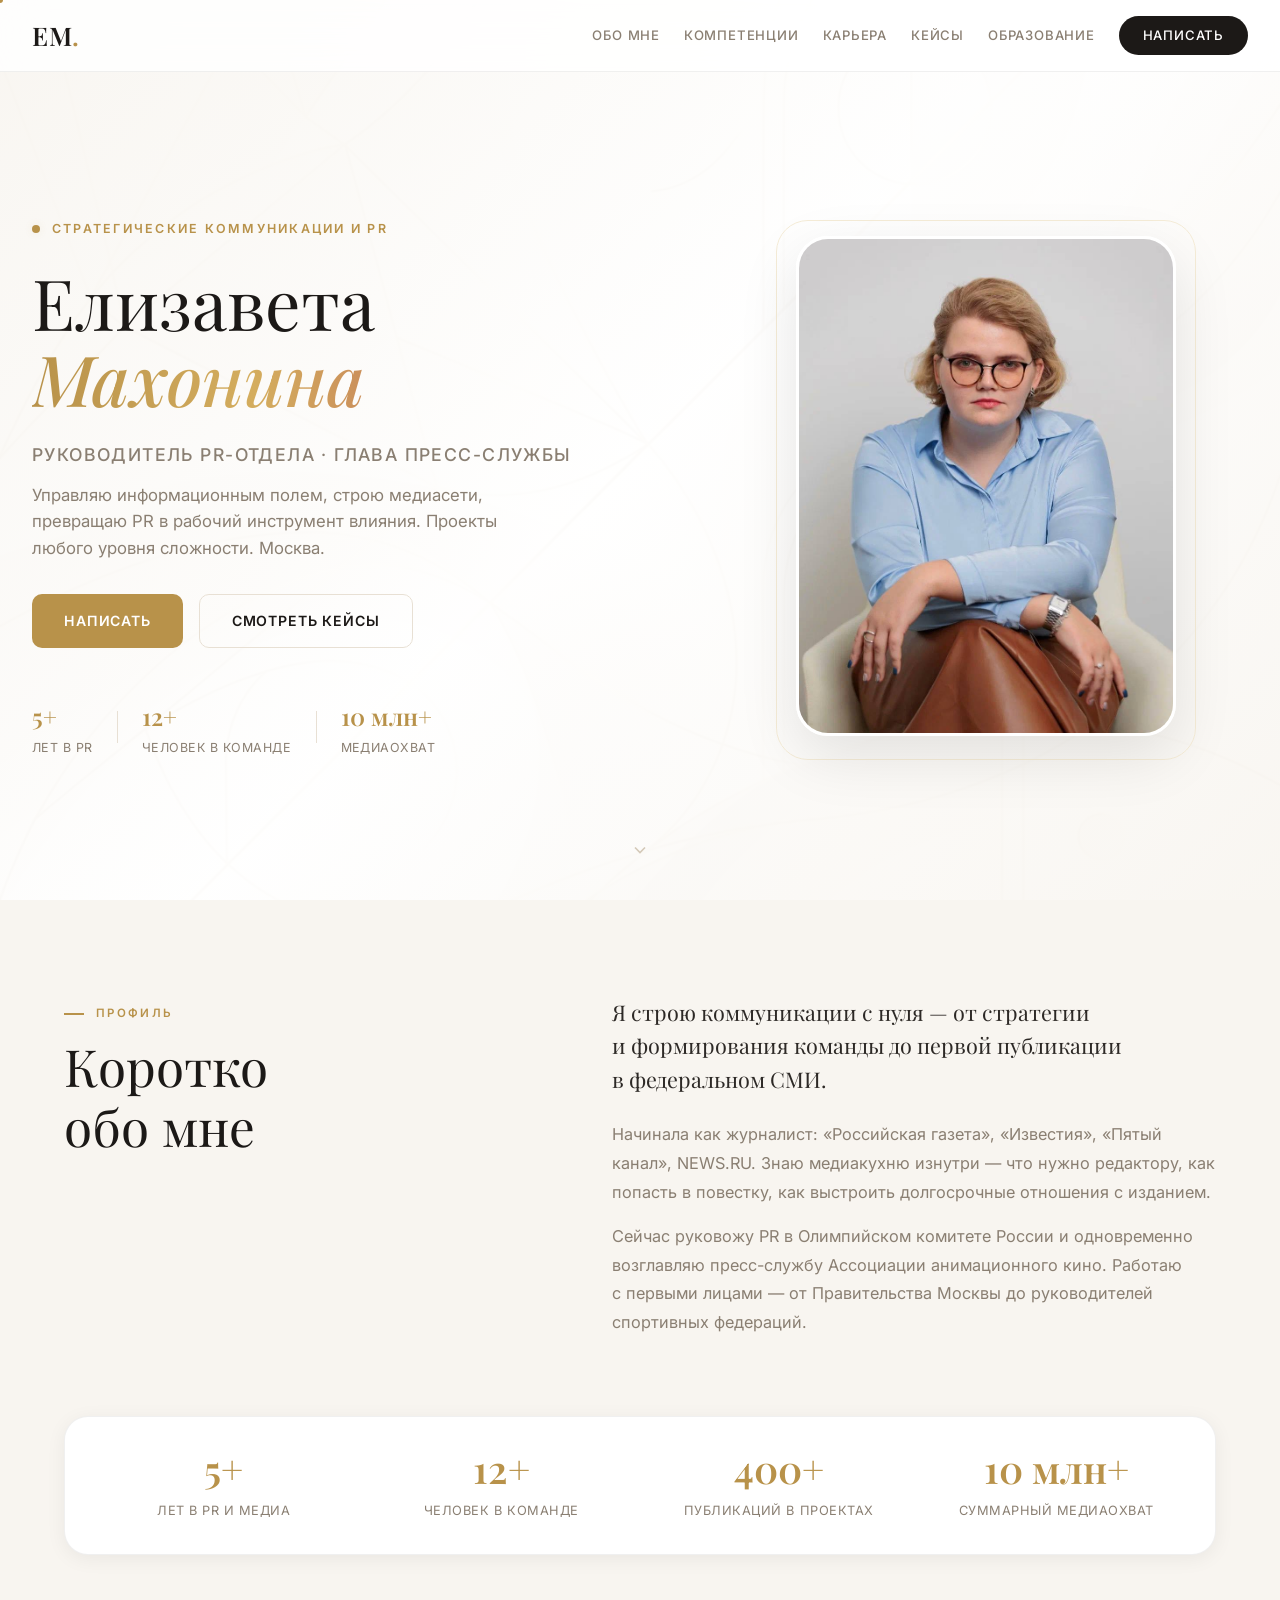
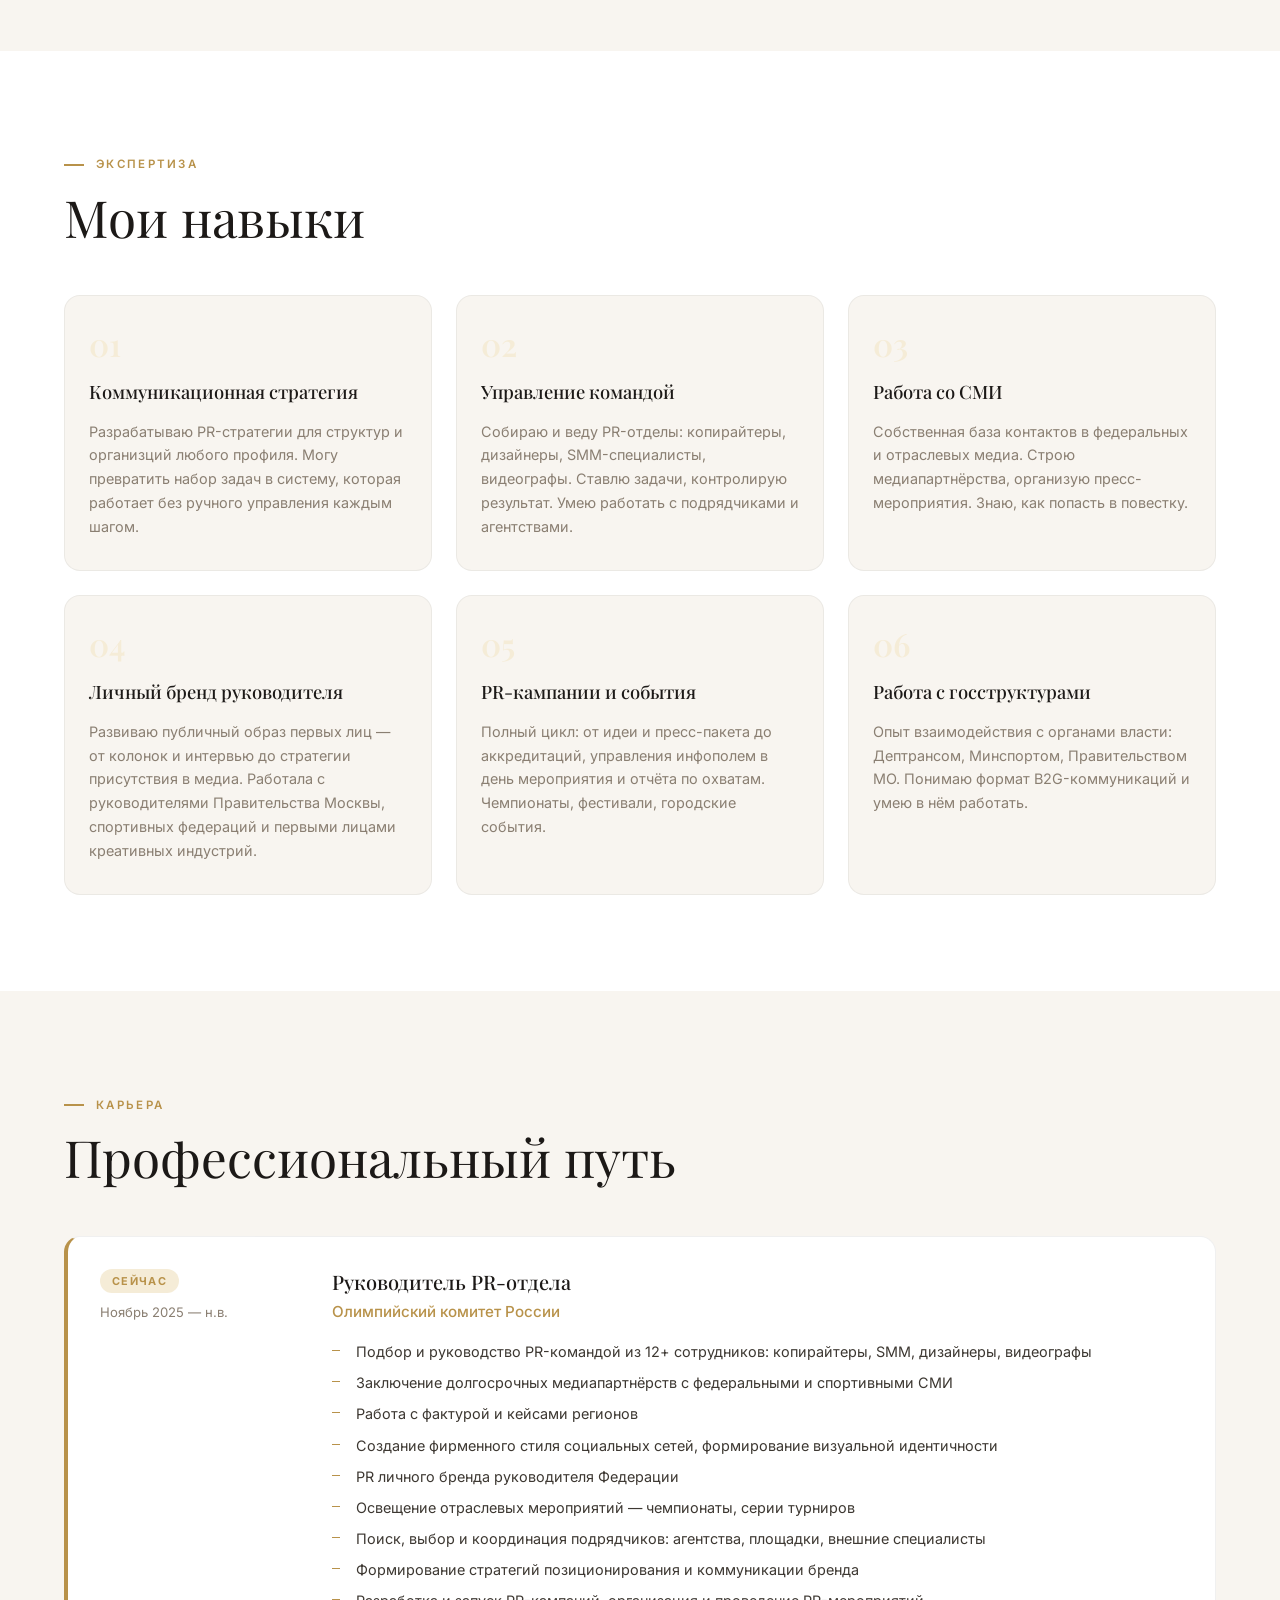
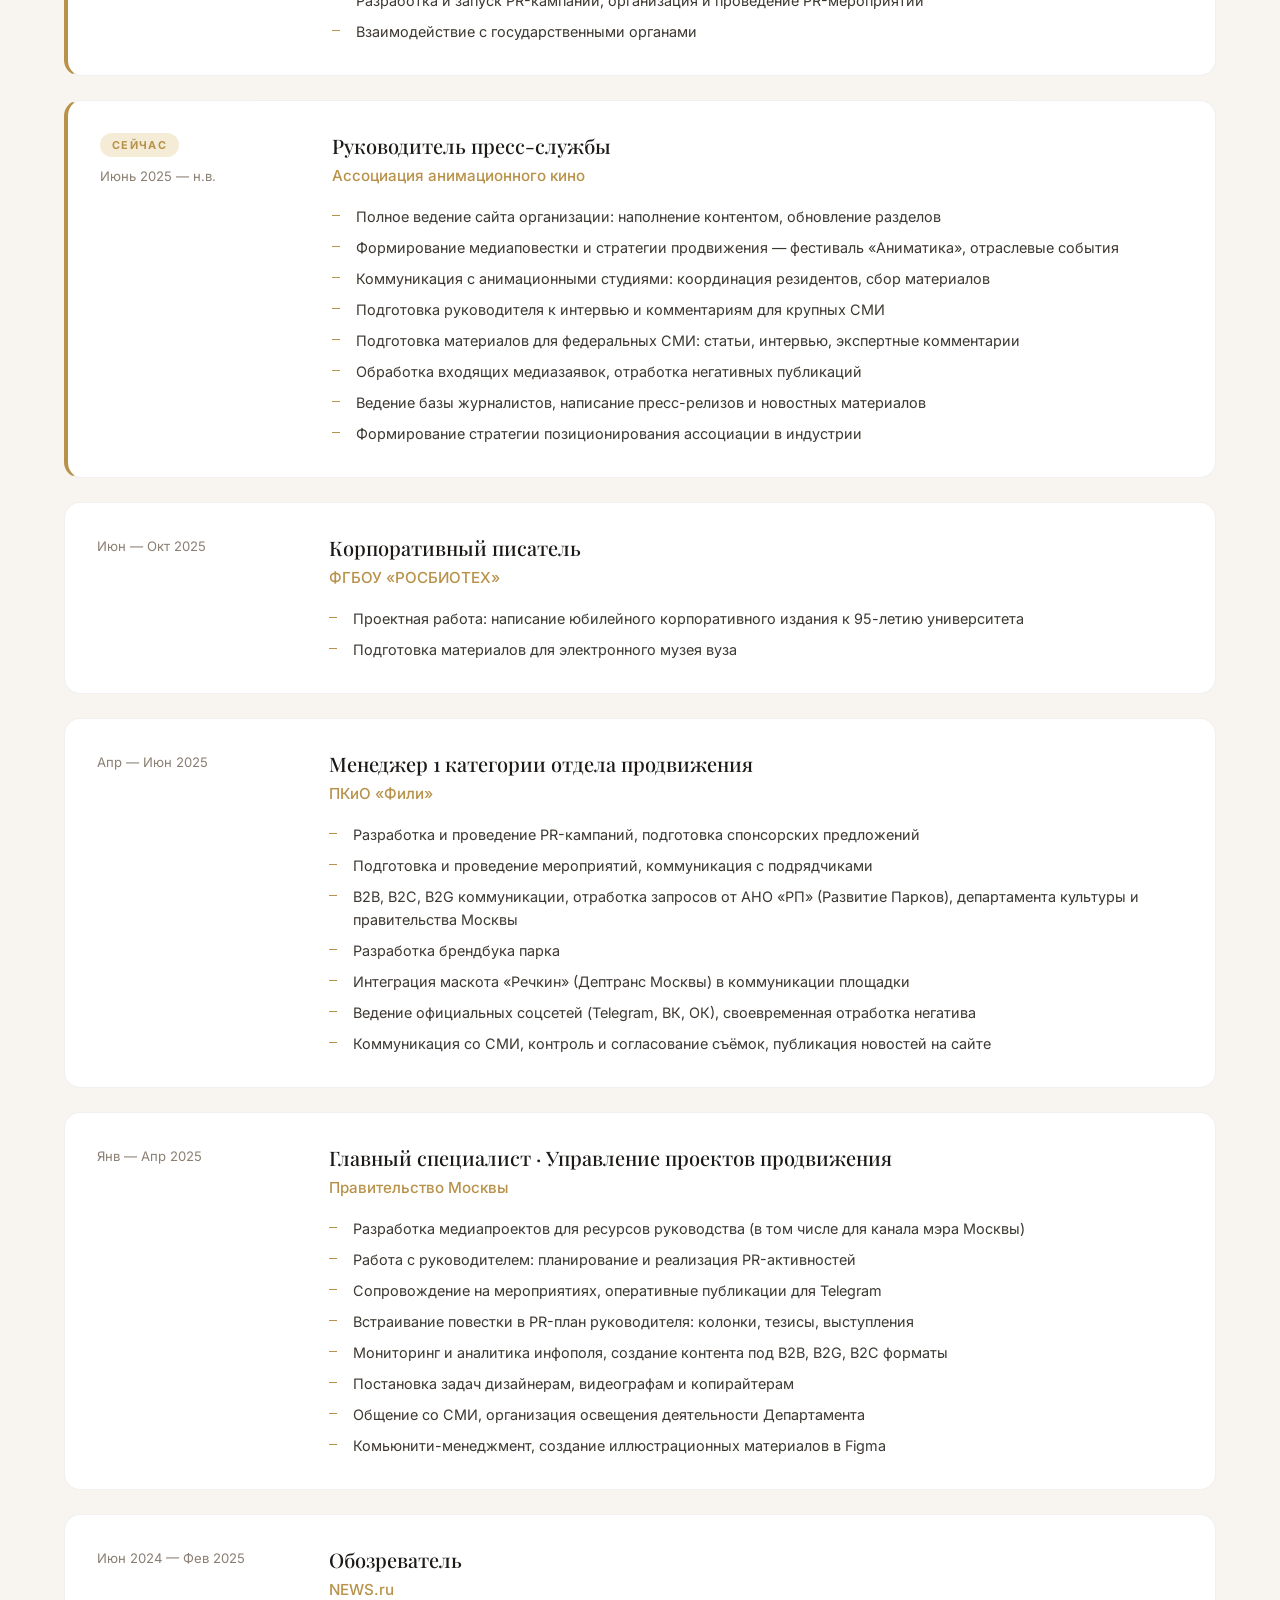
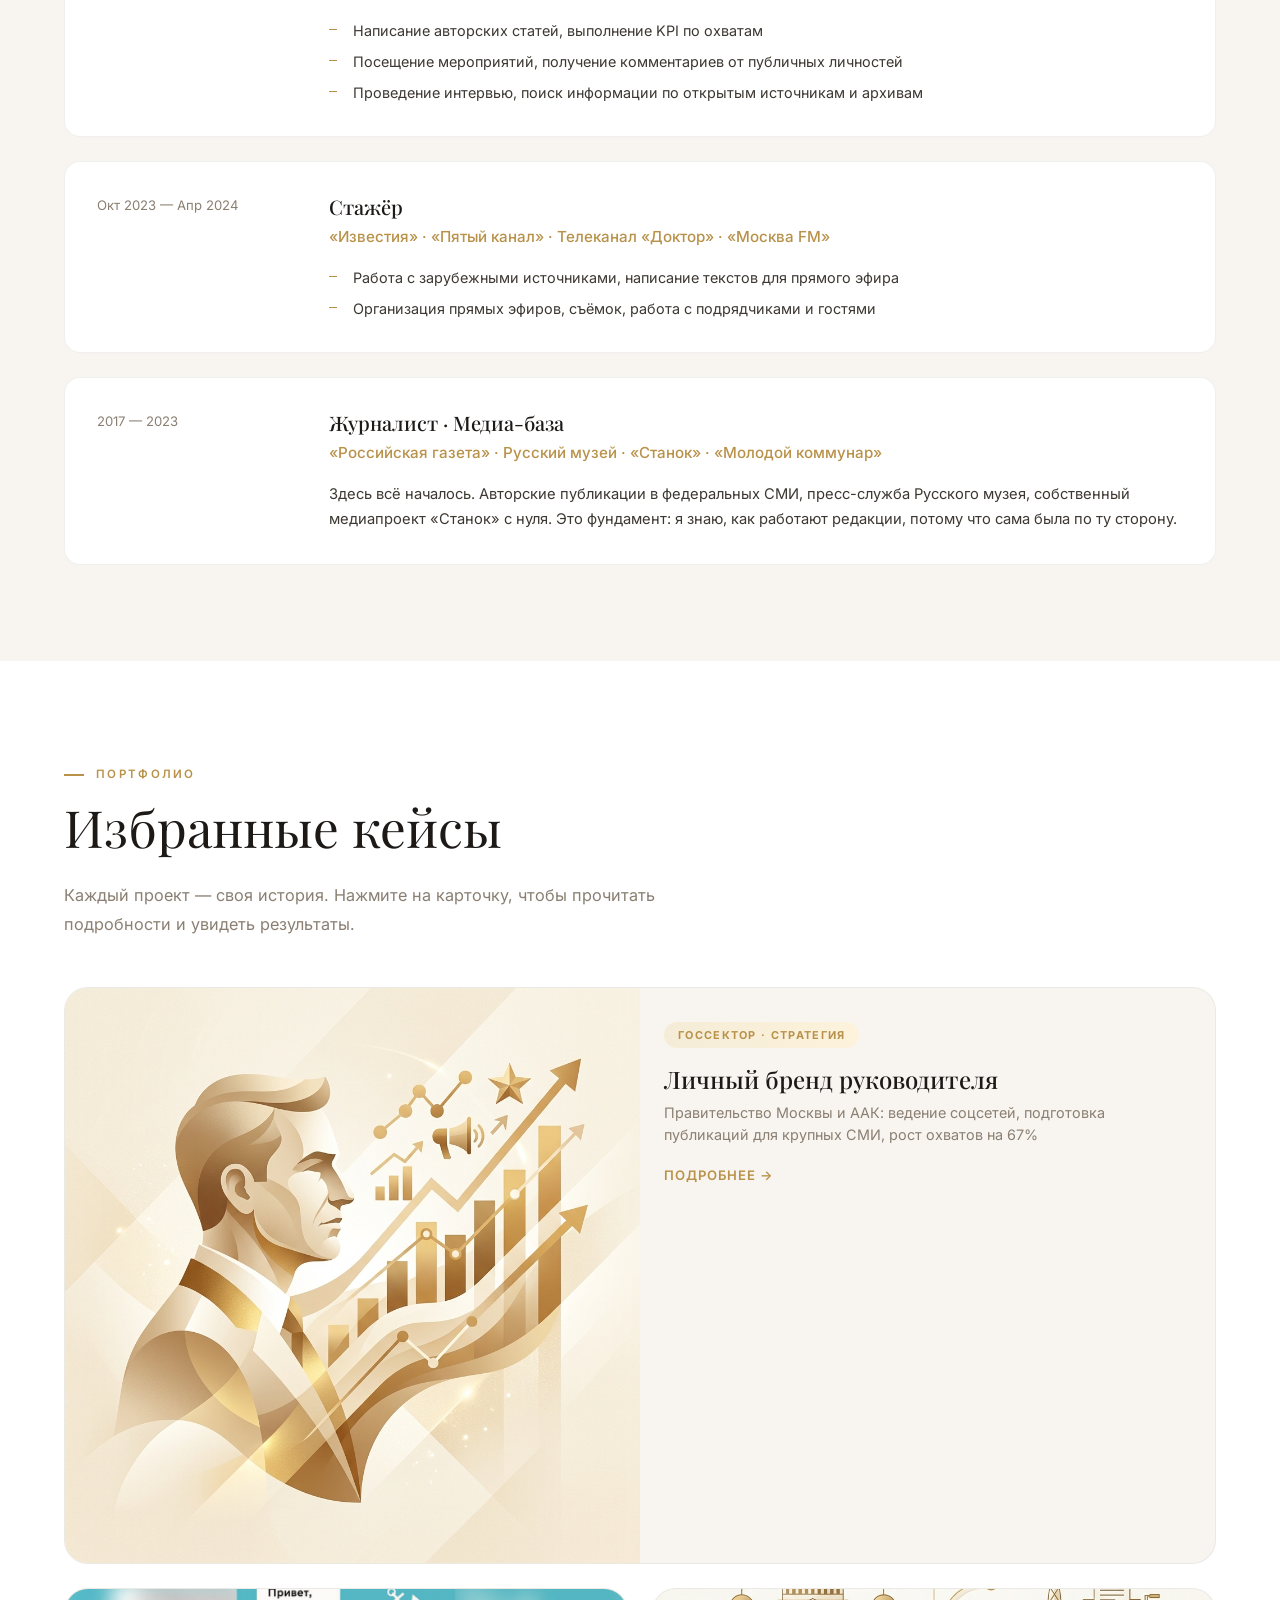
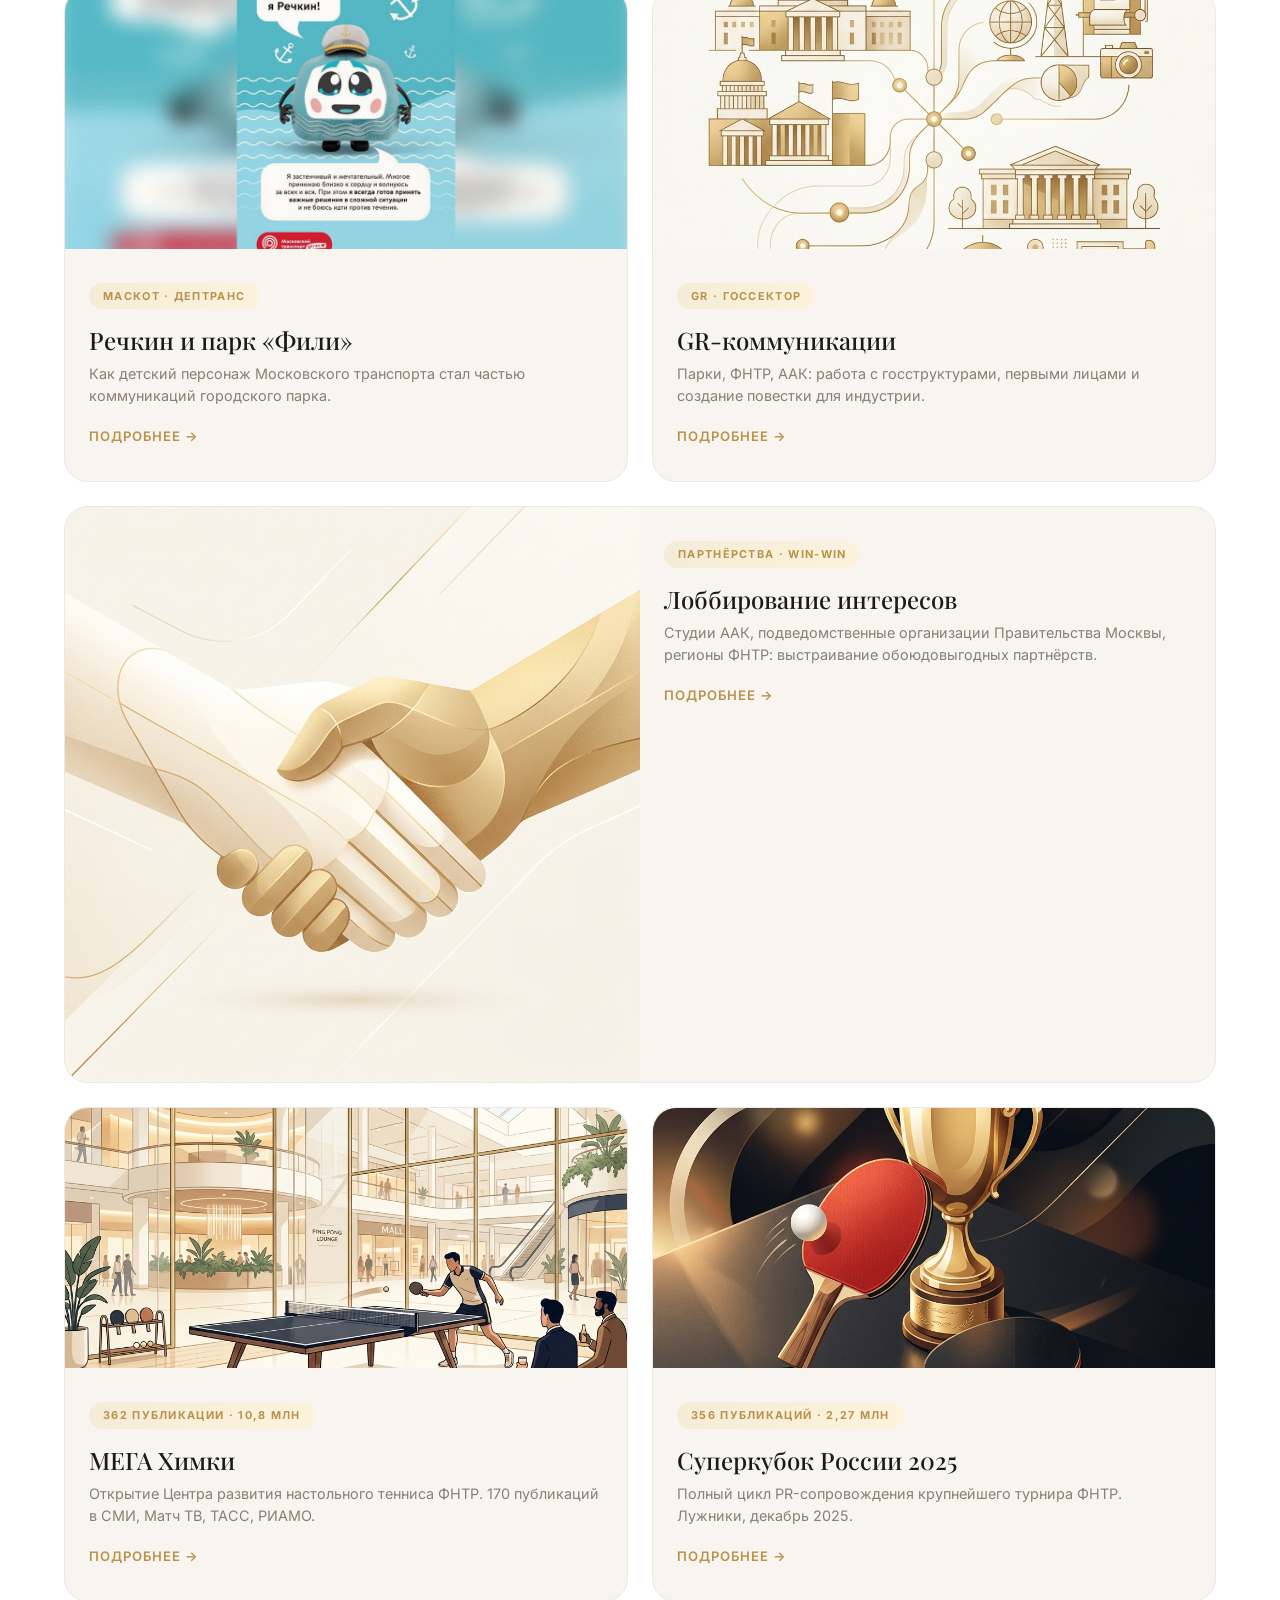
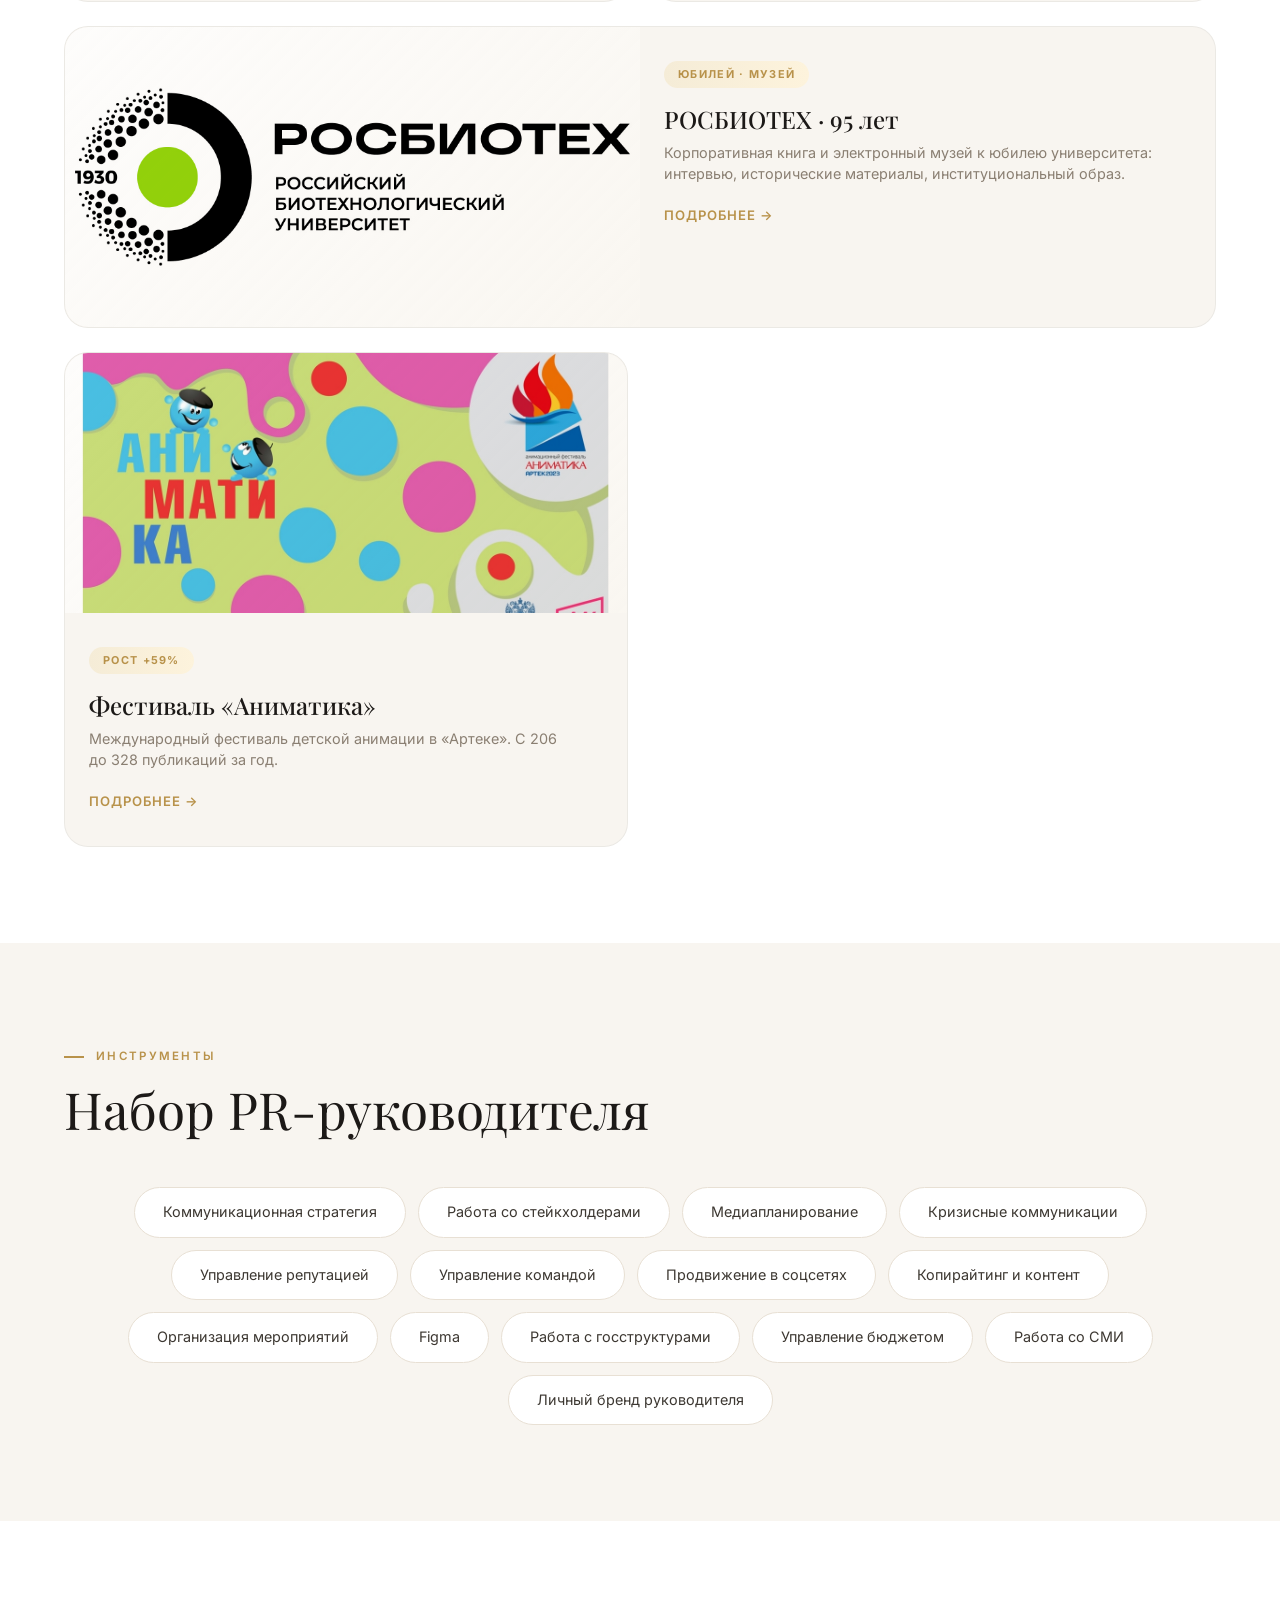
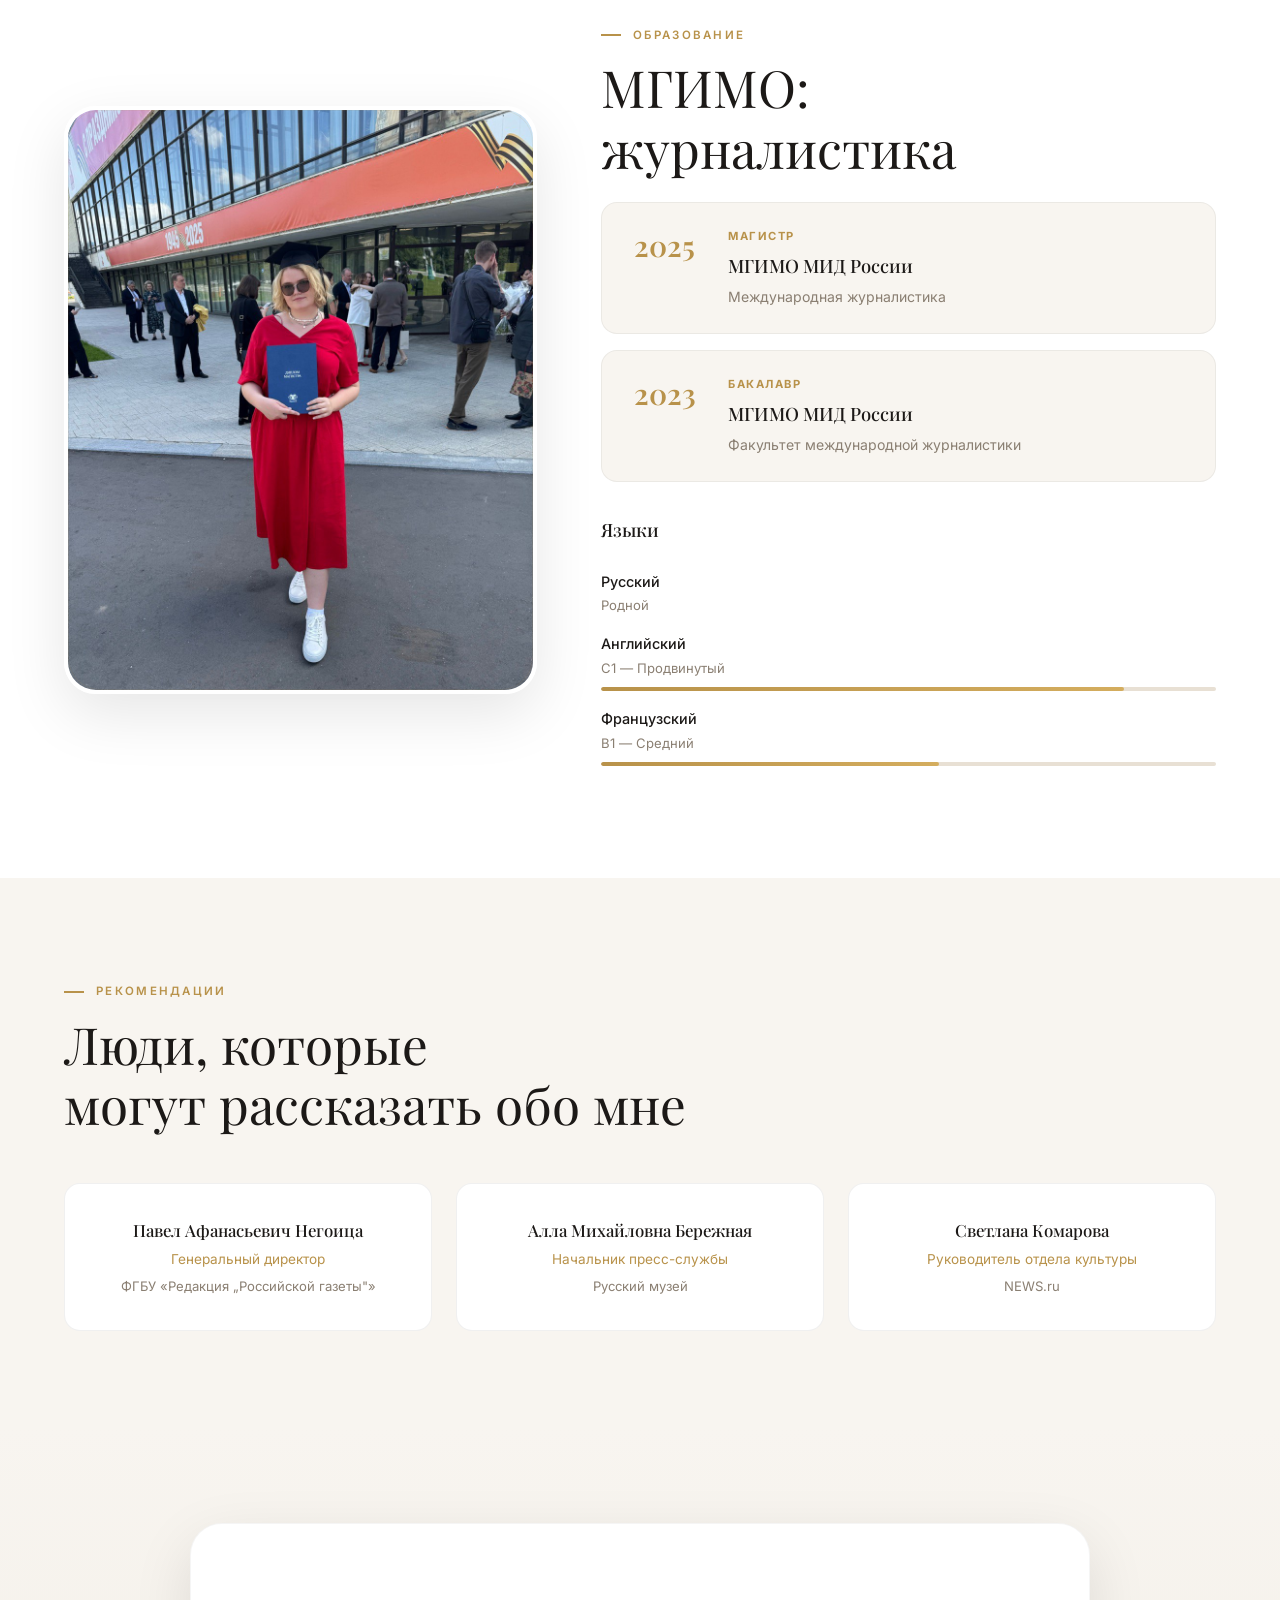
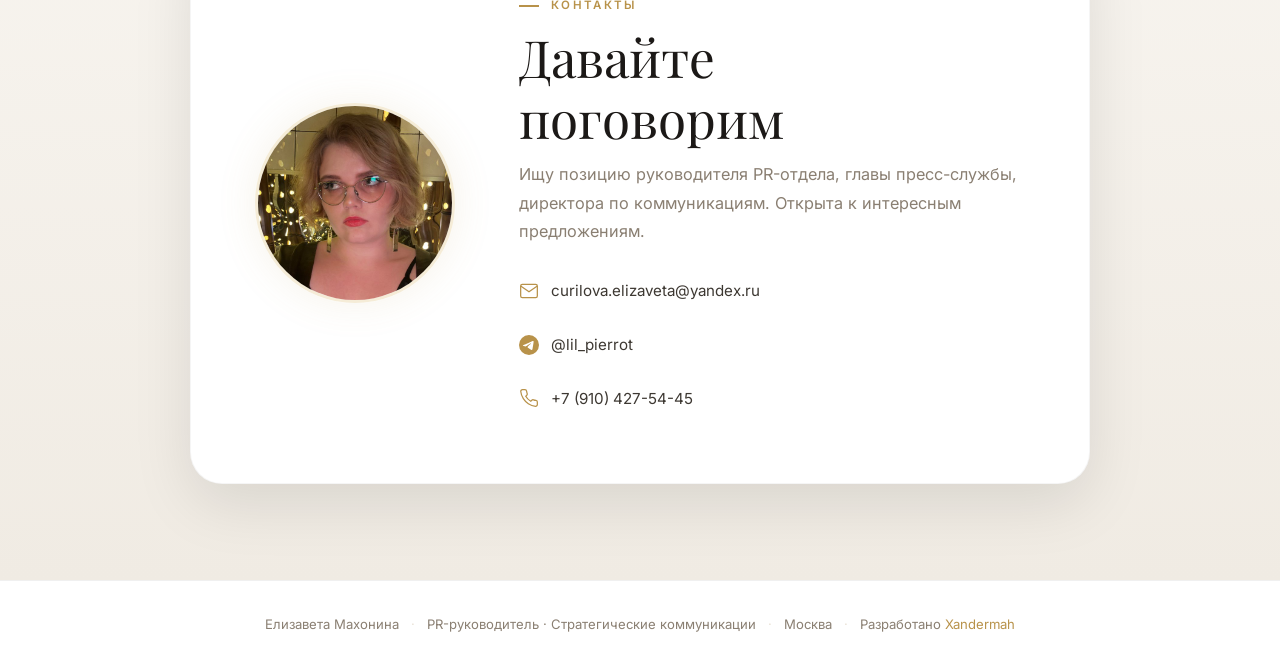
==== commit dff669b9: "Update index.html" ====
--- a/index.html
+++ b/index.html
@@ -102,8 +102,8 @@
                 </div>
                 <div class="about-right anim-scroll">
                     <p class="text-lead">Я&nbsp;строю коммуникации с&nbsp;нуля — от&nbsp;стратегии и&nbsp;формирования команды до&nbsp;первой публикации в&nbsp;федеральном СМИ.</p>
-                    <p class="text-body">Начинала как журналист: «Российская газета», «Известия», «Пятый канал». Знаю медиакухню изнутри — что нужно редактору, как попасть в&nbsp;повестку, как выстроить долгосрочные отношения с&nbsp;изданием.</p>
-                    <p class="text-body">Сейчас руковожу PR в&nbsp;Олимпийском комитете России и&nbsp;одновременно веду пресс-службу Ассоциации анимационного кино. Работаю с&nbsp;первыми лицами — от&nbsp;Правительства Москвы до&nbsp;руководителей спортивных федераций.</p>
+                    <p class="text-body">Начинала как журналист: «Российская газета», «Известия», «Пятый канал», NEWS.RU. Знаю медиакухню изнутри — что нужно редактору, как попасть в&nbsp;повестку, как выстроить долгосрочные отношения с&nbsp;изданием.</p>
+                    <p class="text-body">Сейчас руковожу PR в&nbsp;Олимпийском комитете России и&nbsp;одновременно возглавляю пресс-службу Ассоциации анимационного кино. Работаю с&nbsp;первыми лицами — от&nbsp;Правительства Москвы до&nbsp;руководителей спортивных федераций.</p>
                 </div>
             </div>
             <div class="stats-ribbon anim-scroll">
@@ -128,7 +128,7 @@
                 <div class="comp-card anim-scroll">
                     <div class="comp-num">01</div>
                     <h3>Коммуникационная стратегия</h3>
-                    <p>Разрабатываю PR-стратегии для структур и организций любого профиля. Умею превратить набор задач в систему, которая работает без ручного управления каждым шагом.</p>
+                    <p>Разрабатываю PR-стратегии для структур и организций любого профиля. Могу превратить набор задач в систему, которая работает без ручного управления каждым шагом.</p>
                 </div>
                 <div class="comp-card anim-scroll">
                     <div class="comp-num">02</div>
@@ -138,12 +138,12 @@
                 <div class="comp-card anim-scroll">
                     <div class="comp-num">03</div>
                     <h3>Работа со СМИ</h3>
-                    <p>Собственная база контактов в федеральных и отраслевых медиа. Строю медиапартнёрства, управляю аккредитациями, организую пресс-мероприятия. Знаю, как попасть в повестку.</p>
+                    <p>Собственная база контактов в федеральных и отраслевых медиа. Строю медиапартнёрства, организую пресс-мероприятия. Знаю, как попасть в повестку.</p>
                 </div>
                 <div class="comp-card anim-scroll">
                     <div class="comp-num">04</div>
                     <h3>Личный бренд руководителя</h3>
-                    <p>Развиваю публичный образ первых лиц — от колонок и интервью до стратегии присутствия в медиа. Работала с руководителями Правительства Москвы и спортивных федераций.</p>
+                    <p>Развиваю публичный образ первых лиц — от колонок и интервью до стратегии присутствия в медиа. Работала с руководителями Правительства Москвы, спортивных федераций и первыми лицами креативных индустрий.</p>
                 </div>
                 <div class="comp-card anim-scroll">
                     <div class="comp-num">05</div>
@@ -153,7 +153,7 @@
                 <div class="comp-card anim-scroll">
                     <div class="comp-num">06</div>
                     <h3>Работа с госструктурами</h3>
-                    <p>Опыт взаимодействия с органами власти, Дептрансом, Минспортом, Правительством МО. Понимаю формат B2G-коммуникаций и умею в нём работать.</p>
+                    <p>Опыт взаимодействия с органами власти: Дептрансом, Минспортом, Правительством МО. Понимаю формат B2G-коммуникаций и умею в нём работать.</p>
                 </div>
             </div>
         </div>
@@ -182,12 +182,12 @@
                         <ul class="exp-list">
                             <li>Подбор и руководство PR-командой из 12+ сотрудников: копирайтеры, SMM, дизайнеры, видеографы</li>
                             <li>Заключение долгосрочных медиапартнёрств с федеральными и спортивными СМИ</li>
-                            <li>Работа с фактурой и кейсами регионов, развитие региональных коммуникаций</li>
+                            <li>Работа с фактурой и кейсами регионов</li>
                             <li>Создание фирменного стиля социальных сетей, формирование визуальной идентичности</li>
                             <li>PR личного бренда руководителя Федерации</li>
                             <li>Освещение отраслевых мероприятий — чемпионаты, серии турниров</li>
                             <li>Поиск, выбор и координация подрядчиков: агентства, площадки, внешние специалисты</li>
-                            <li>Формирование стратегии позиционирования и коммуникационной стратегии бренда</li>
+                            <li>Формирование стратегий позиционирования и коммуникации бренда</li>
                             <li>Разработка и запуск PR-кампаний, организация и проведение PR-мероприятий</li>
                             <li>Взаимодействие с государственными органами</li>
                         </ul>
@@ -211,7 +211,7 @@
                             <li>Подготовка материалов для федеральных СМИ: статьи, интервью, экспертные комментарии</li>
                             <li>Обработка входящих медиазаявок, отработка негативных публикаций</li>
                             <li>Ведение базы журналистов, написание пресс-релизов и новостных материалов</li>
-                            <li>Формирование стратегии позиционирования ассоциации и индустрии</li>
+                            <li>Формирование стратегии позиционирования ассоциации в индустрии</li>
                         </ul>
                     </div>
                 </div>
@@ -242,7 +242,7 @@
                         <ul class="exp-list">
                             <li>Разработка и проведение PR-кампаний, подготовка спонсорских предложений</li>
                             <li>Подготовка и проведение мероприятий, коммуникация с подрядчиками</li>
-                            <li>B2B, B2C, B2G коммуникации, отработка запросов от АНО «РП»</li>
+                            <li>B2B, B2C, B2G коммуникации, отработка запросов от АНО «РП» (Развитие Парков), департамента культуры и правительства Москвы</li>
                             <li>Разработка брендбука парка</li>
                             <li>Интеграция маскота «Речкин» (Дептранс Москвы) в коммуникации площадки</li>
                             <li>Ведение официальных соцсетей (Telegram, ВК, ОК), своевременная отработка негатива</li>
@@ -260,10 +260,10 @@
                         <h3 class="exp-role">Главный специалист · Управление проектов продвижения</h3>
                         <div class="exp-company">Правительство Москвы</div>
                         <ul class="exp-list">
-                            <li>Разработка медиапроектов для ресурсов руководства (в том числе канал мэра Москвы)</li>
+                            <li>Разработка медиапроектов для ресурсов руководства (в том числе для канала мэра Москвы)</li>
                             <li>Работа с руководителем: планирование и реализация PR-активностей</li>
                             <li>Сопровождение на мероприятиях, оперативные публикации для Telegram</li>
-                            <li>Встраивание повестки в пиар-план руководителя: колонки, тезисы, выступления</li>
+                            <li>Встраивание повестки в PR-план руководителя: колонки, тезисы, выступления</li>
                             <li>Мониторинг и аналитика инфополя, создание контента под B2B, B2G, B2C форматы</li>
                             <li>Постановка задач дизайнерам, видеографам и копирайтерам</li>
                             <li>Общение со СМИ, организация освещения деятельности Департамента</li>
@@ -281,7 +281,7 @@
                         <h3 class="exp-role">Обозреватель</h3>
                         <div class="exp-company">NEWS.ru</div>
                         <ul class="exp-list">
-                            <li>Написание авторских и командных статей, выполнение KPI по охватам</li>
+                            <li>Написание авторских статей, выполнение KPI по охватам</li>
                             <li>Посещение мероприятий, получение комментариев от публичных личностей</li>
                             <li>Проведение интервью, поиск информации по открытым источникам и архивам</li>
                         </ul>
@@ -338,7 +338,7 @@
                     <div class="case-tile-body">
                         <span class="case-tile-tag">Госсектор · Стратегия</span>
                         <h3>Личный бренд руководителя</h3>
-                        <p>Правительство Москвы и&nbsp;ААКР: ведение соцсетей, подготовка публикаций для крупных СМИ, рост охватов на 67%</p>
+                        <p>Правительство Москвы и&nbsp;ААК: ведение соцсетей, подготовка публикаций для крупных СМИ, рост охватов на 67%</p>
                         <span class="case-tile-cta">Подробнее →</span>
                     </div>
                 </a>
@@ -364,7 +364,7 @@
                     <div class="case-tile-body">
                         <span class="case-tile-tag">GR · Госсектор</span>
                         <h3>GR-коммуникации</h3>
-                        <p>Парки, ФНТР, ААКР: работа с госструктурами, первыми лицами и создание повестки для индустрии.</p>
+                        <p>Парки, ФНТР, ААК: работа с госструктурами, первыми лицами и создание повестки для индустрии.</p>
                         <span class="case-tile-cta">Подробнее →</span>
                     </div>
                 </a>
@@ -377,7 +377,7 @@
                     <div class="case-tile-body">
                         <span class="case-tile-tag">Партнёрства · Win-Win</span>
                         <h3>Лоббирование интересов</h3>
-                        <p>Студии ААКР, подведомственные организации Правительства Москвы, регионы ФНТР: выстраивание обоюдовыгодных партнёрств.</p>
+                        <p>Студии ААК, подведомственные организации Правительства Москвы, регионы ФНТР: выстраивание обоюдовыгодных партнёрств.</p>
                         <span class="case-tile-cta">Подробнее →</span>
                     </div>
                 </a>
--- a/styles.css
+++ b/styles.css
@@ -1040,7 +1040,7 @@
     .nav-toggle {
         display: flex;
         position: relative;
-        z-index: 1003;
+        z-index: 1004;
     }
 
     .nav-toggle.active span:nth-child(1) {
@@ -1058,8 +1058,11 @@
     .mobile-menu-backdrop {
         display: none;
         position: fixed;
-        inset: 0;
-        background: rgba(28, 25, 23, 0.34);
+        top: var(--nav-h);
+        left: 0;
+        right: 0;
+        bottom: 0;
+        background: rgba(28, 25, 23, 0.30);
         backdrop-filter: blur(8px);
         -webkit-backdrop-filter: blur(8px);
         z-index: 1001;
@@ -1076,7 +1079,7 @@
         left: 50%;
         transform: translateX(-50%);
         width: min(92vw, 420px);
-        max-height: calc(100vh - var(--nav-h) - var(--s8));
+        max-height: calc(100vh - var(--nav-h) - var(--s7));
         padding: var(--s6) var(--s5);
         background: rgba(248, 245, 240, 0.98);
         border: 1px solid rgba(212, 201, 184, 0.75);
@@ -1085,6 +1088,7 @@
         overflow-y: auto;
         z-index: 1002;
 
+        display: none;
         flex-direction: column;
         align-items: center;
         justify-content: center;
@@ -1096,19 +1100,27 @@
     }
 
     .mobile-menu-link {
-        font-size: 1.2rem;
+        font-size: 1.05rem;
         font-weight: 500;
+        letter-spacing: .08em;
+        text-transform: uppercase;
         color: var(--warm-gray);
-        text-transform: uppercase;
-        letter-spacing: .06em;
         padding: var(--s3) var(--s5);
+        transition: color .3s var(--ease), transform .3s var(--ease);
+    }
+
+    .mobile-menu-link:hover,
+    .mobile-menu-link:active {
+        color: var(--ink);
+        transform: translateY(-1px);
     }
 
     .mobile-menu-link-cta {
         background: var(--ink);
-        color: var(--white);
+        color: var(--white) !important;
         border-radius: 100px;
-        padding: var(--s3) var(--s5);
+        padding: 12px 28px;
+        margin-top: var(--s2);
     }
 
     .comp-grid { grid-template-columns: 1fr; }
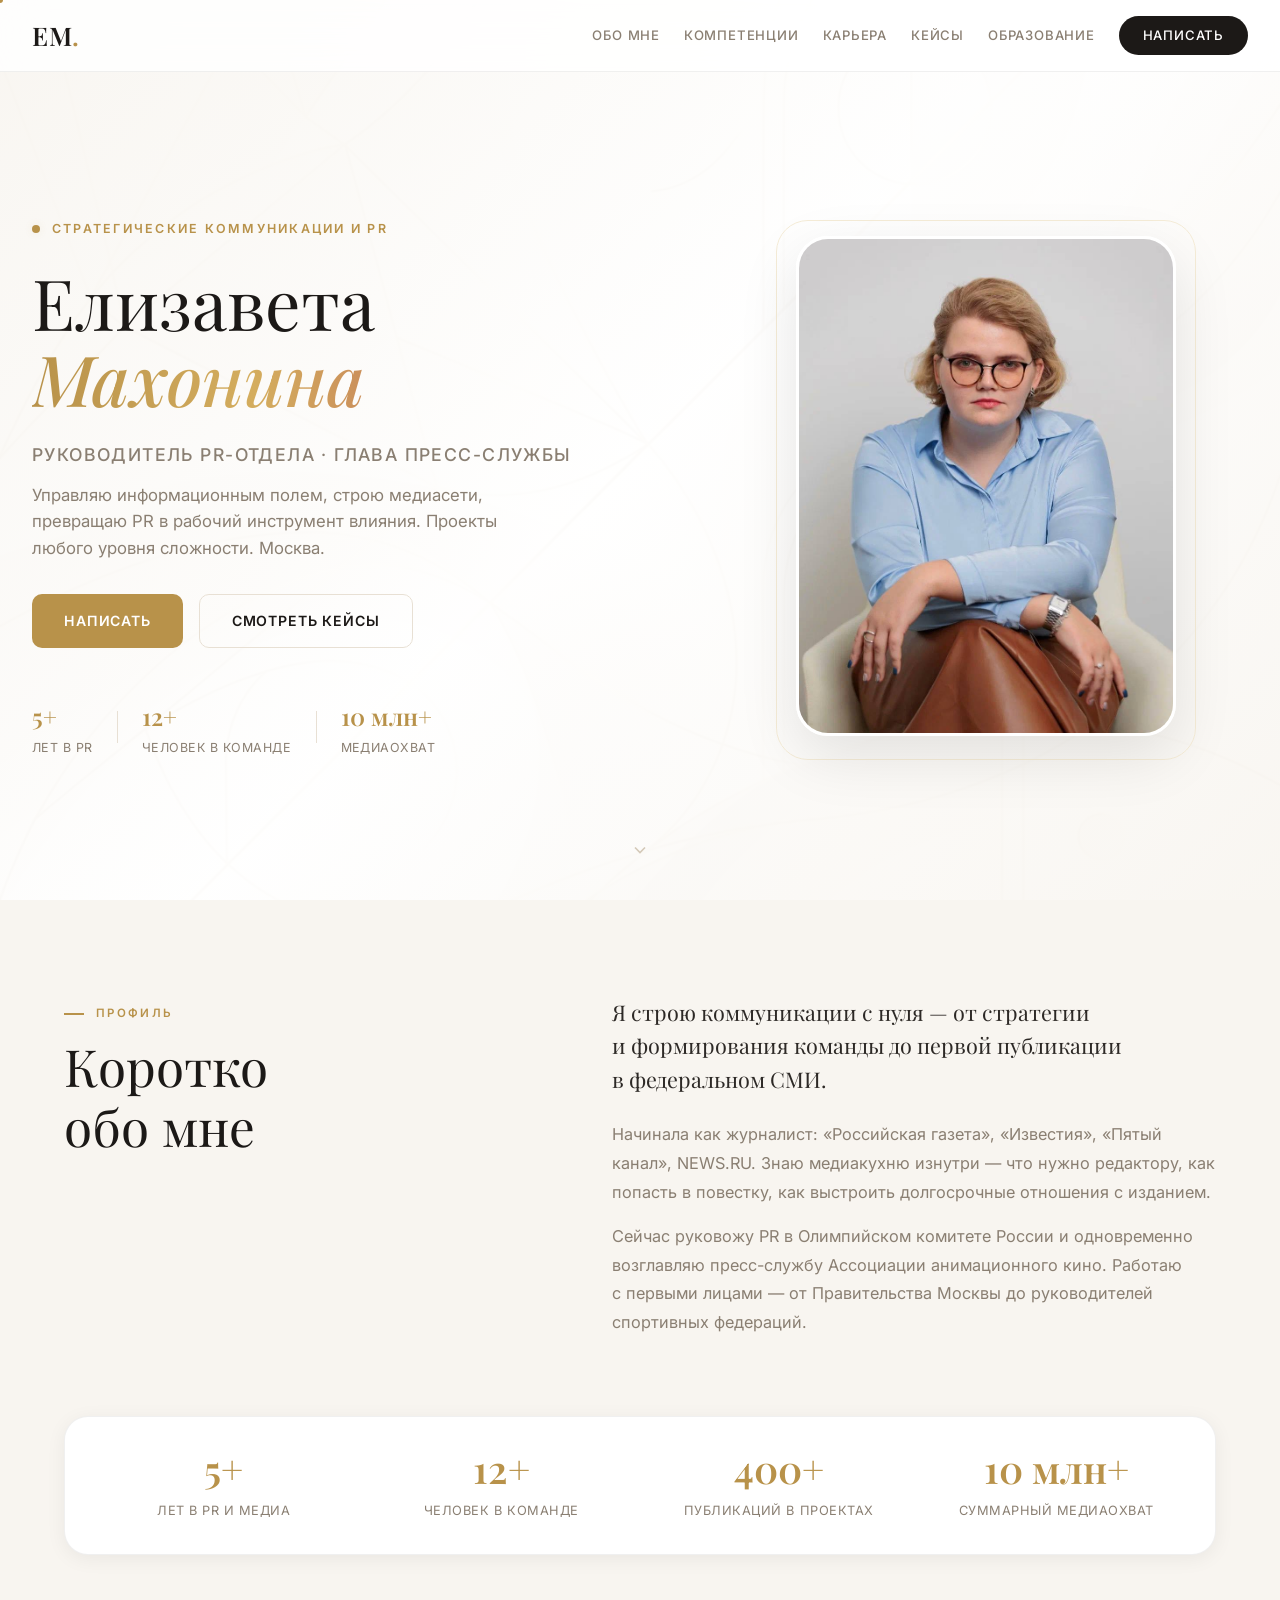
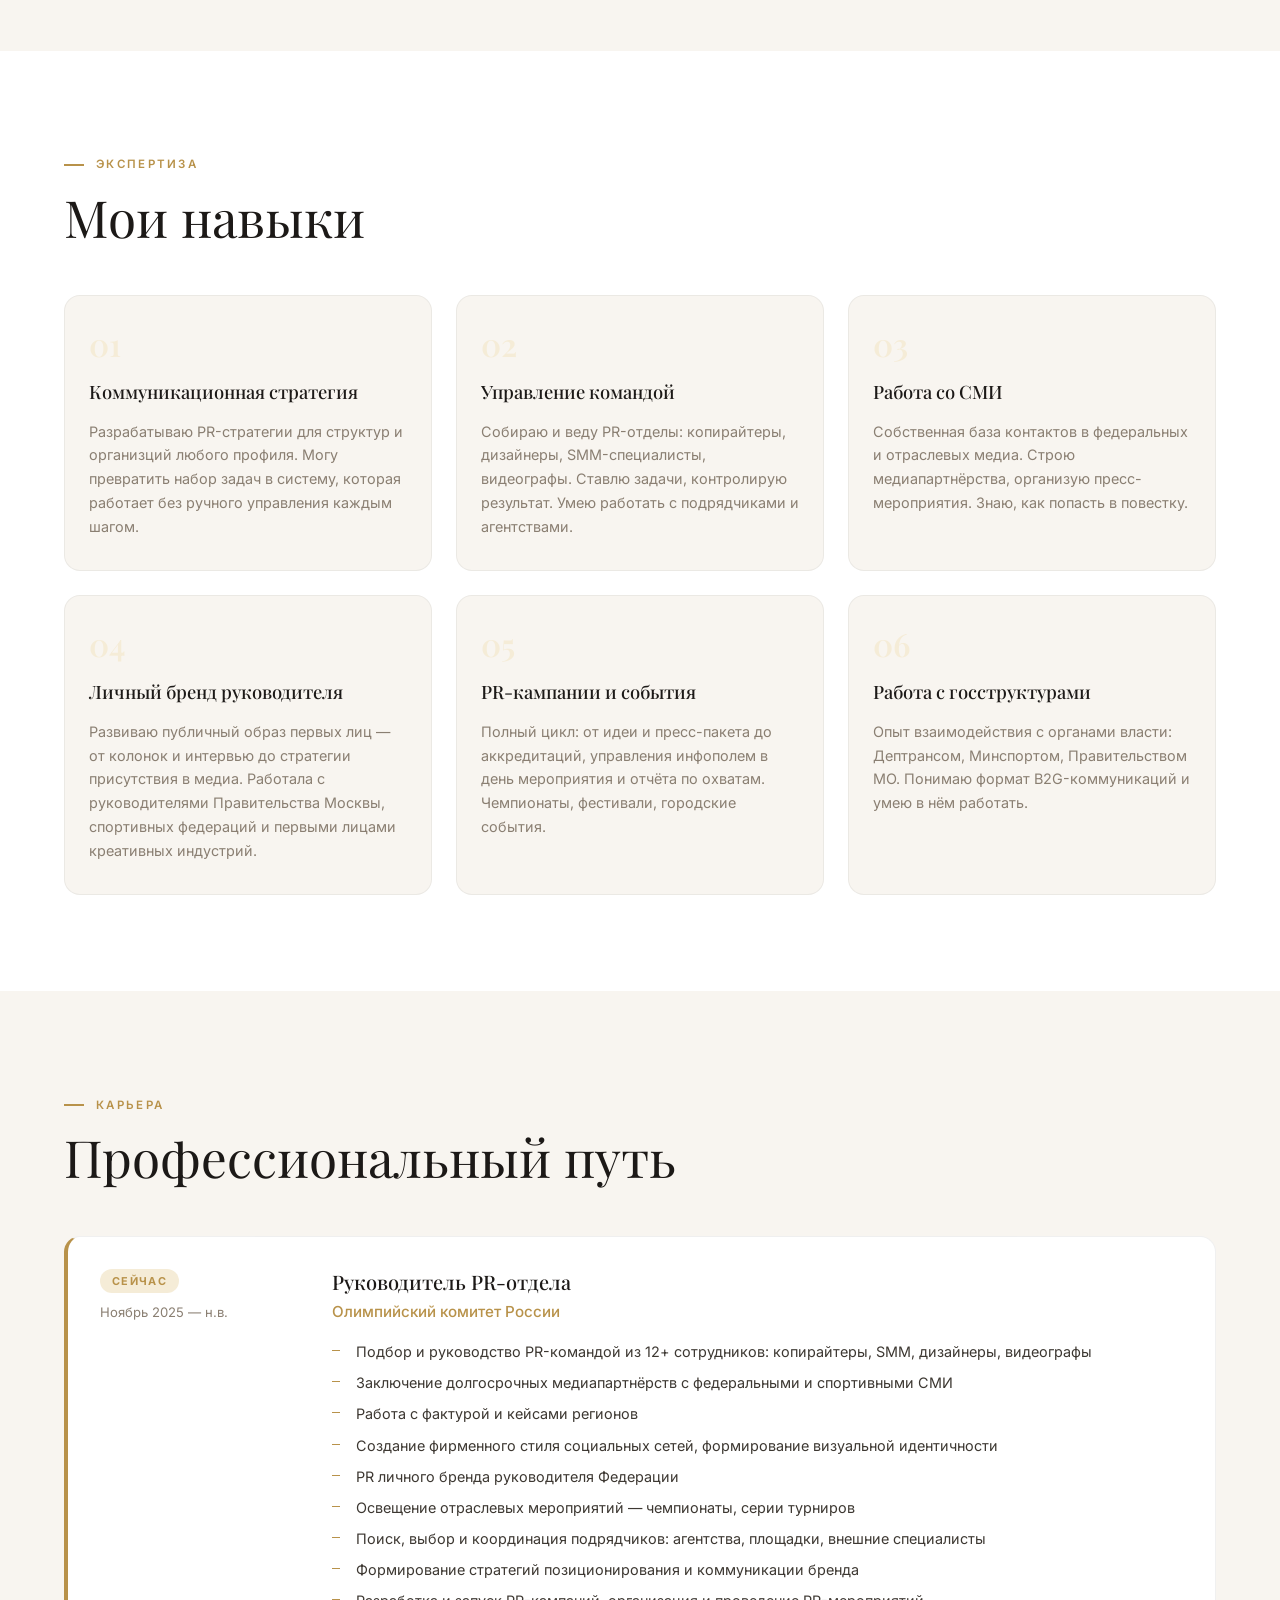
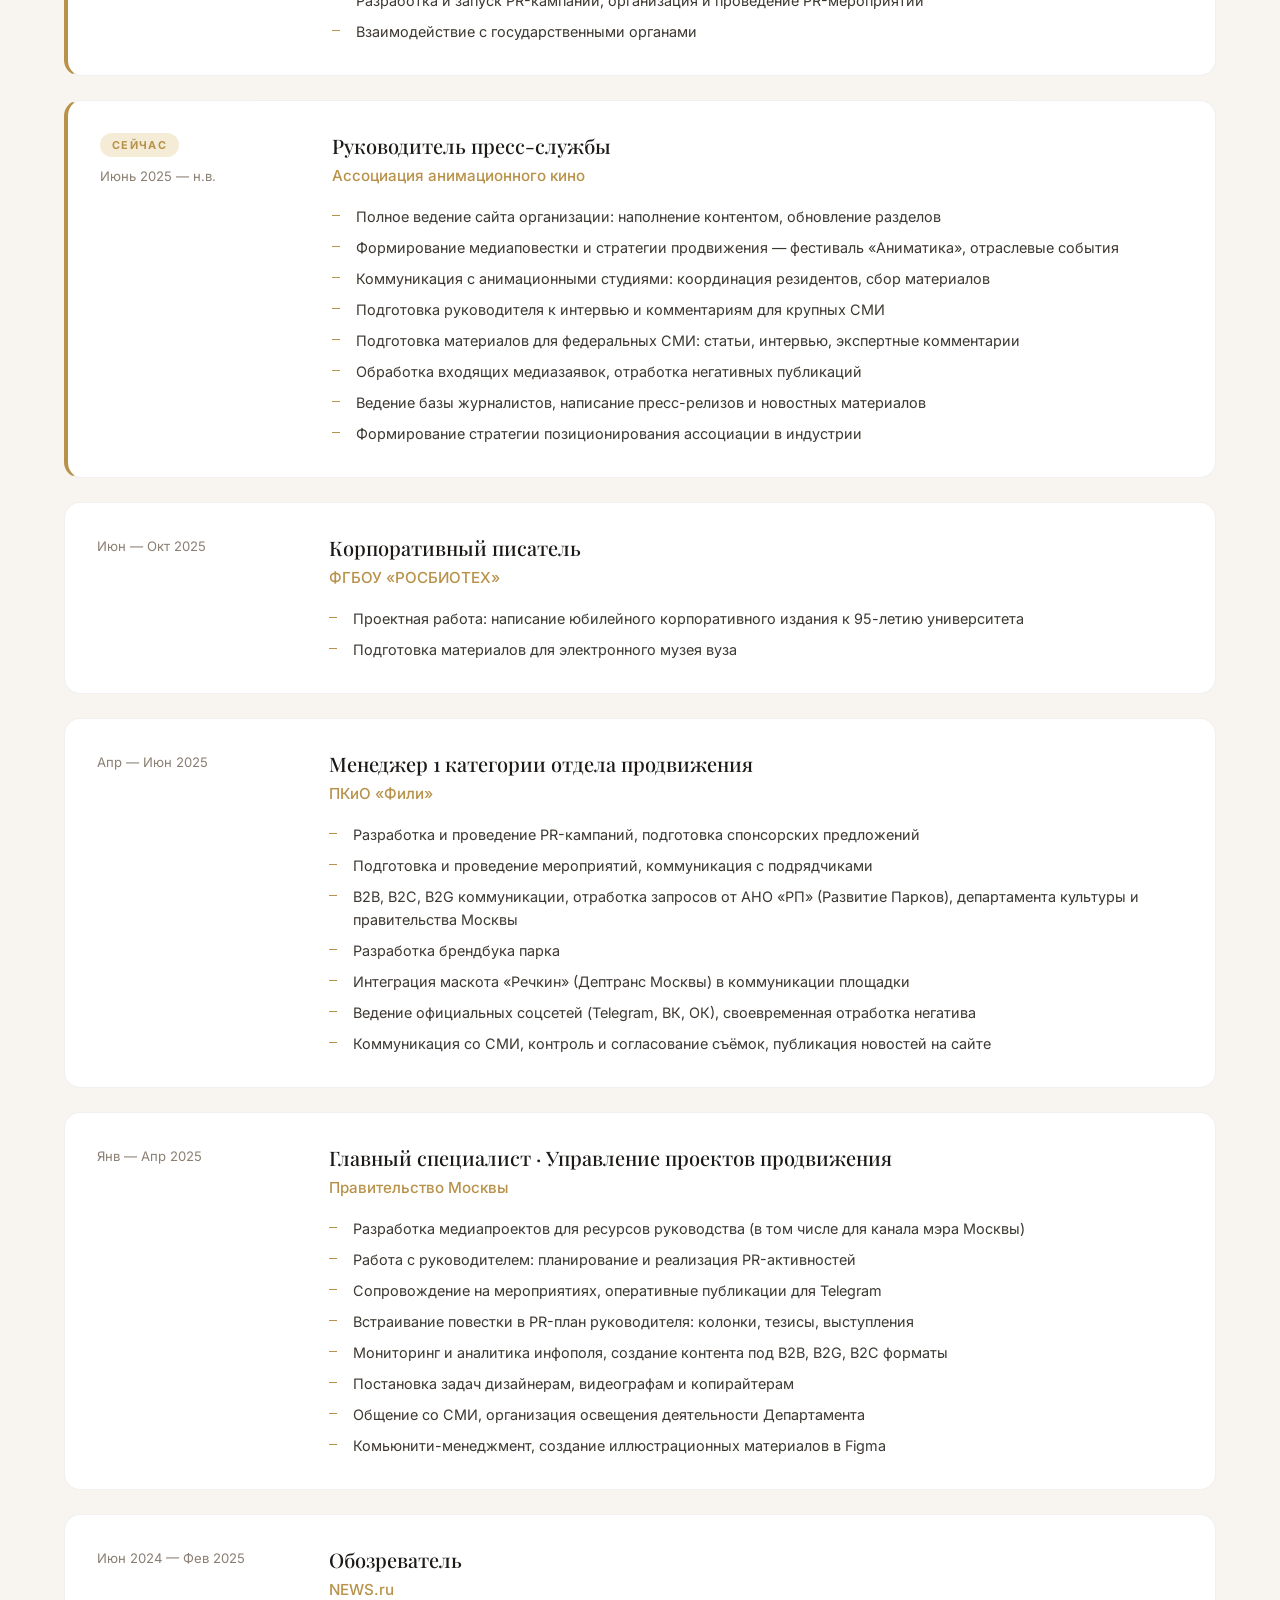
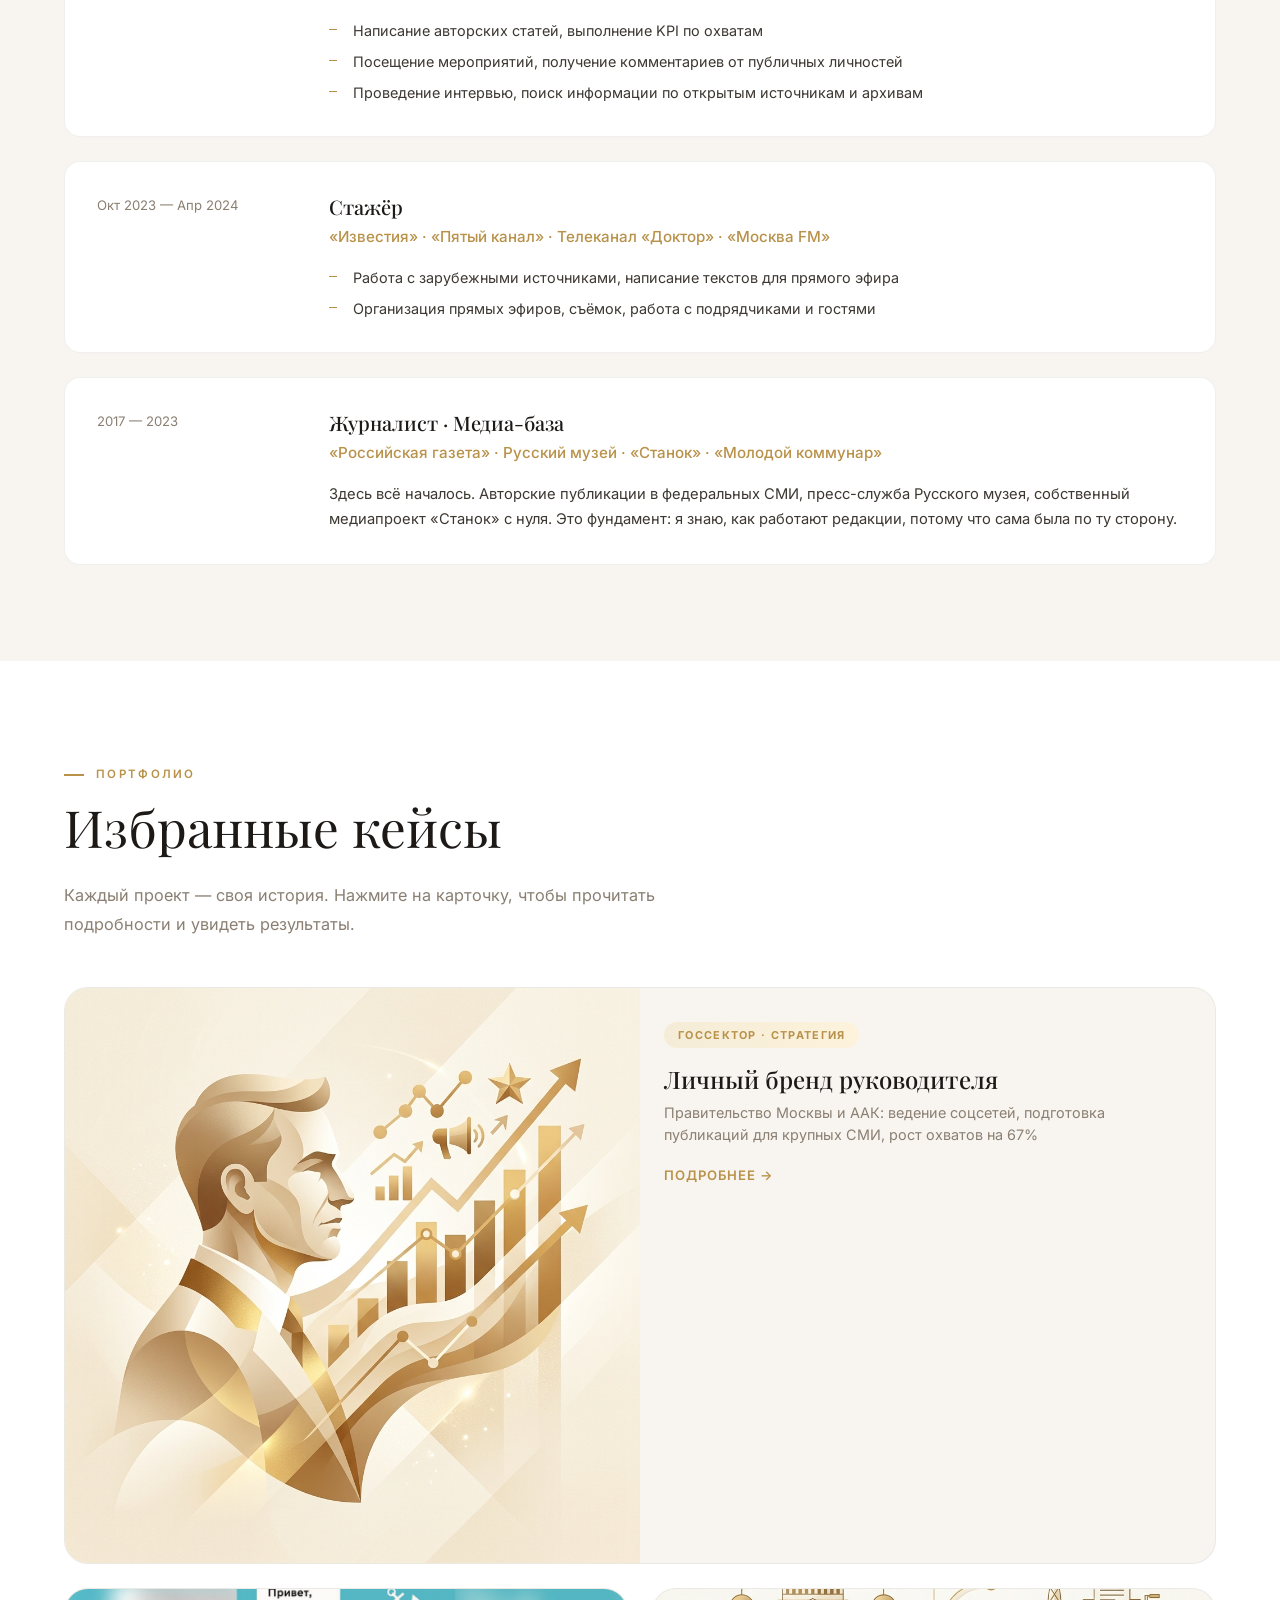
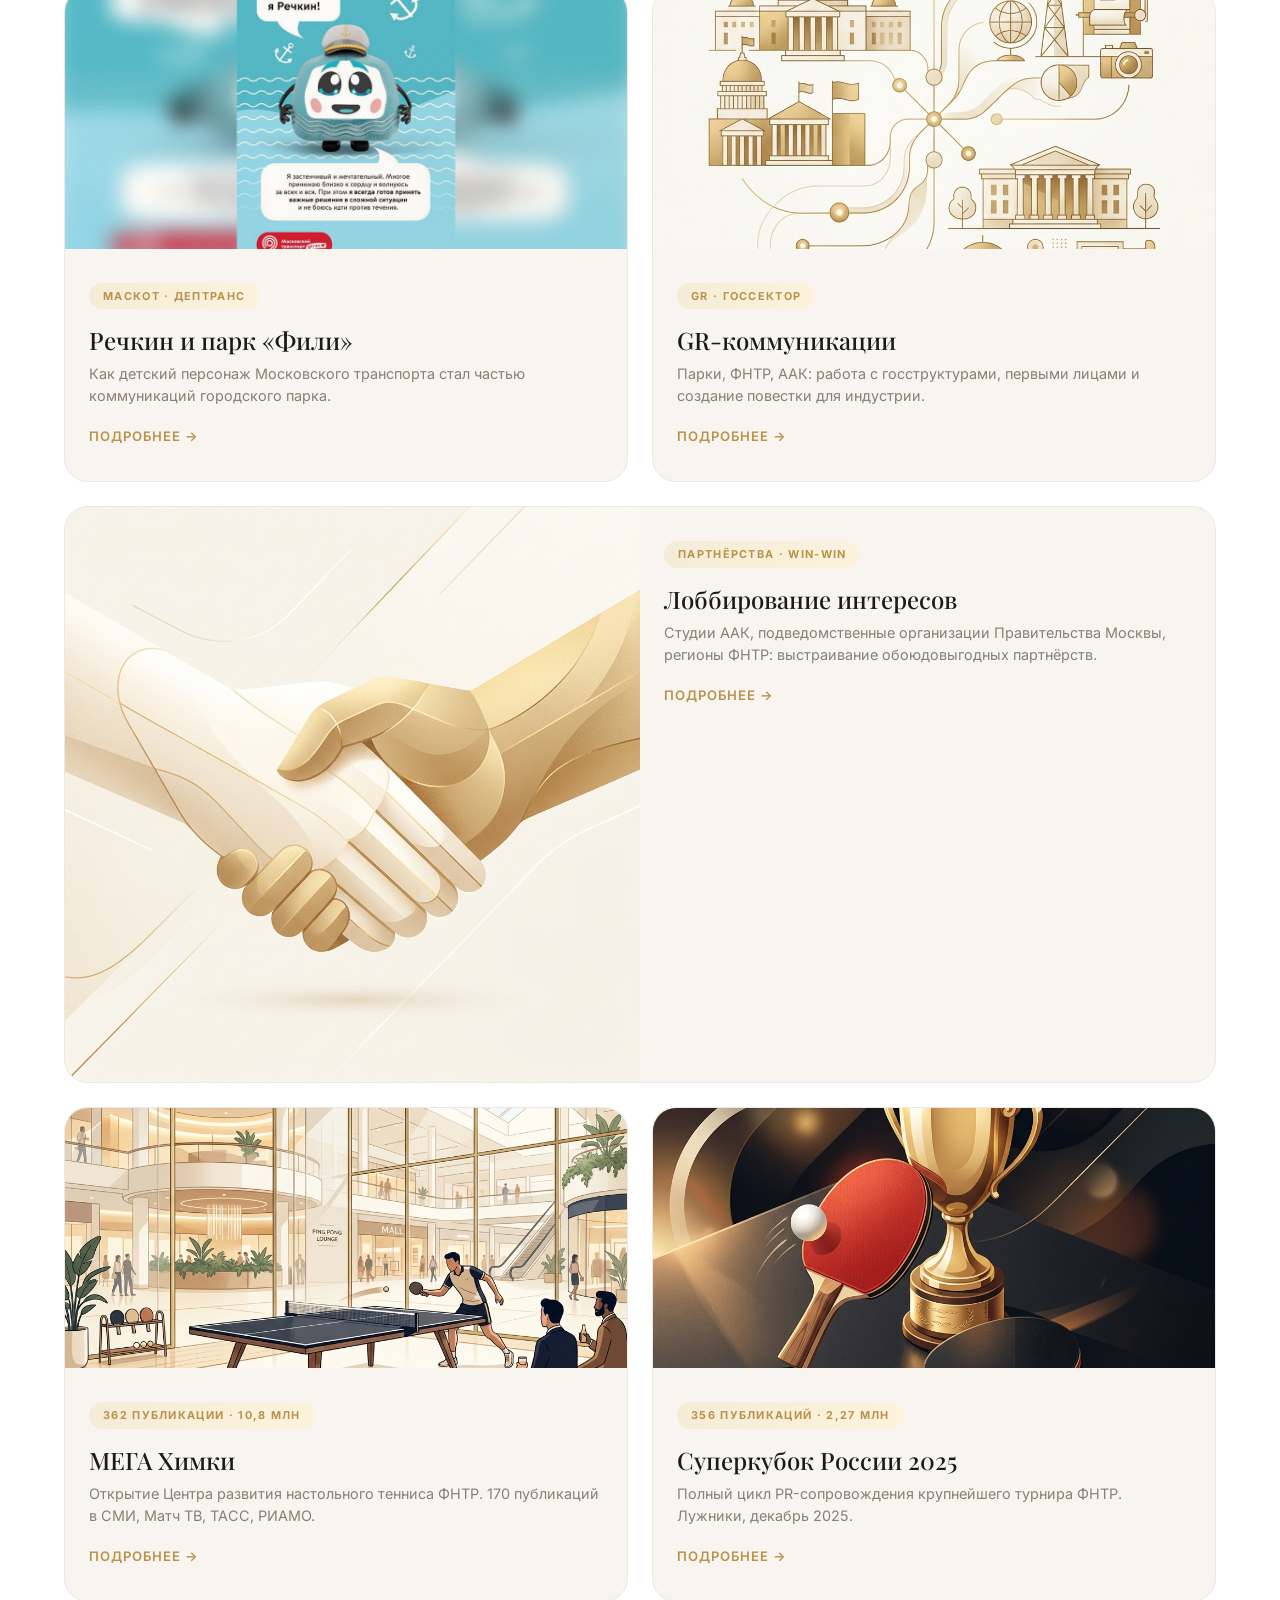
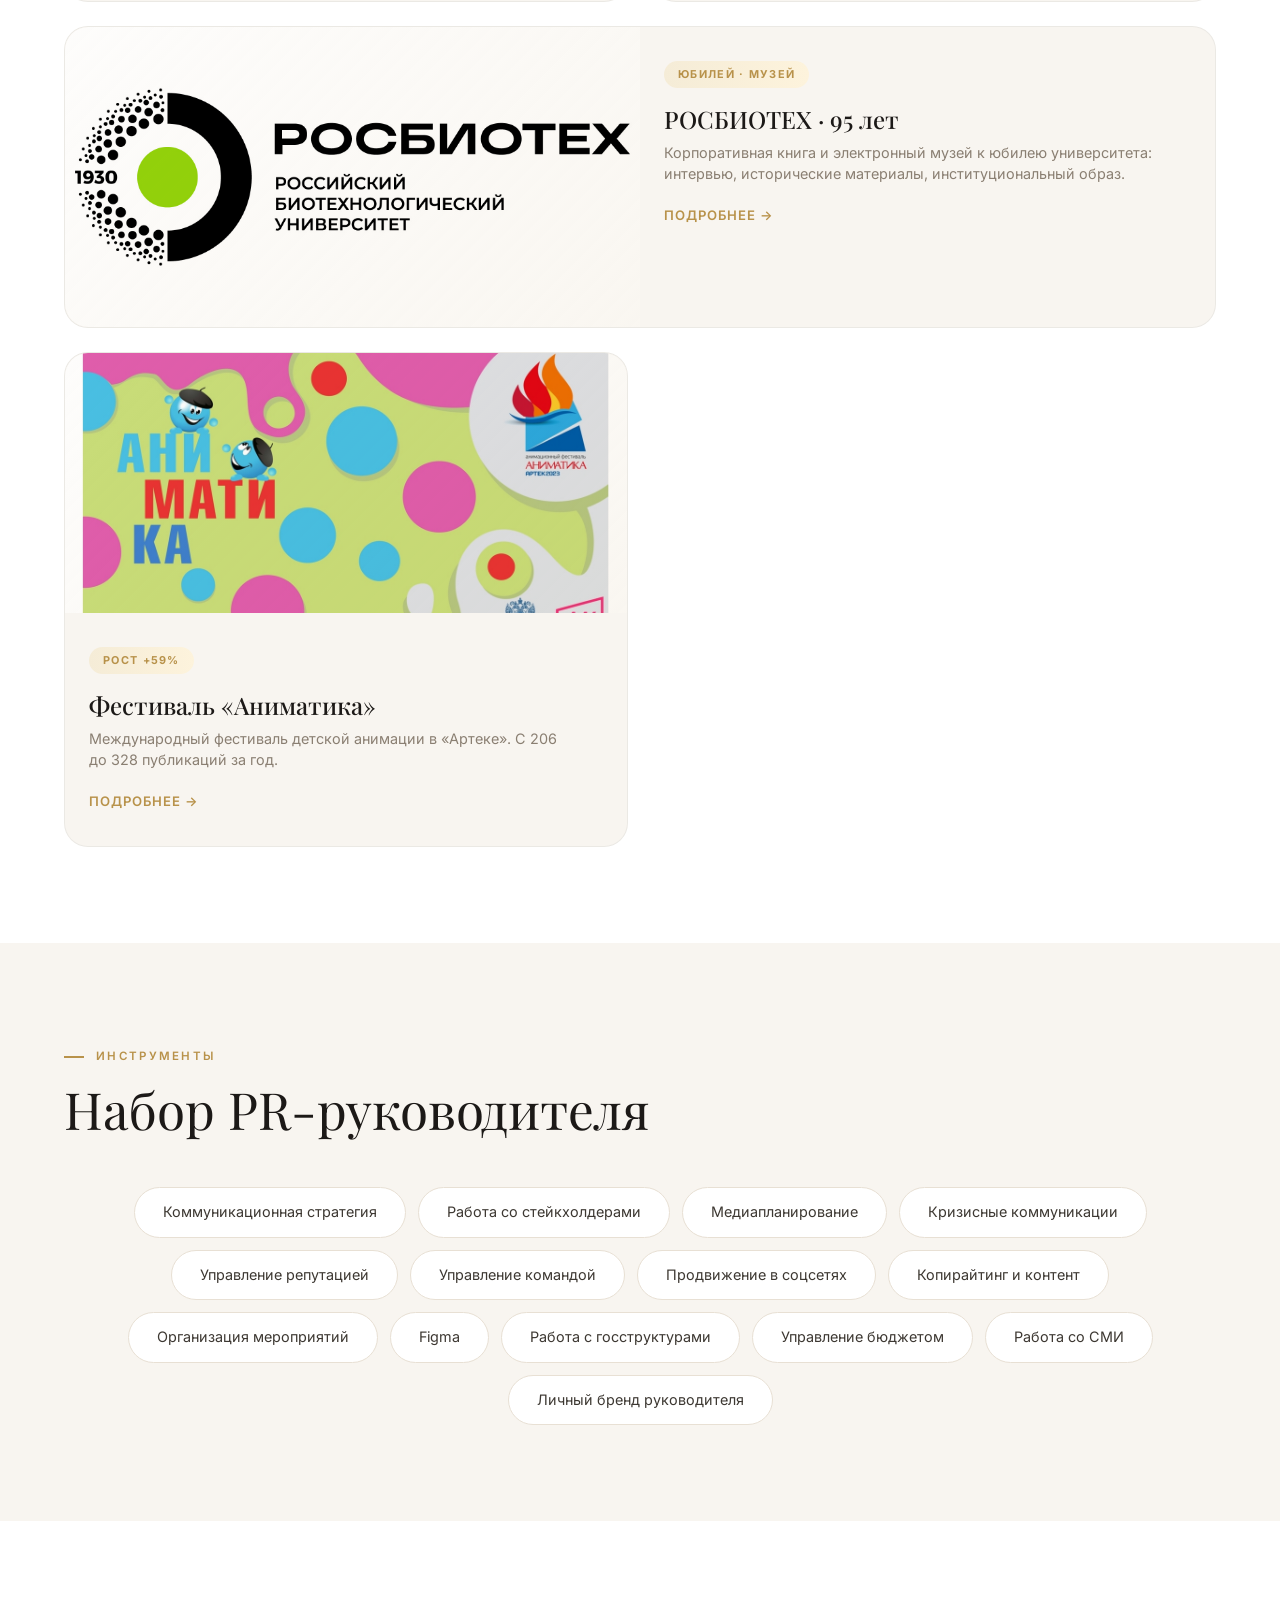
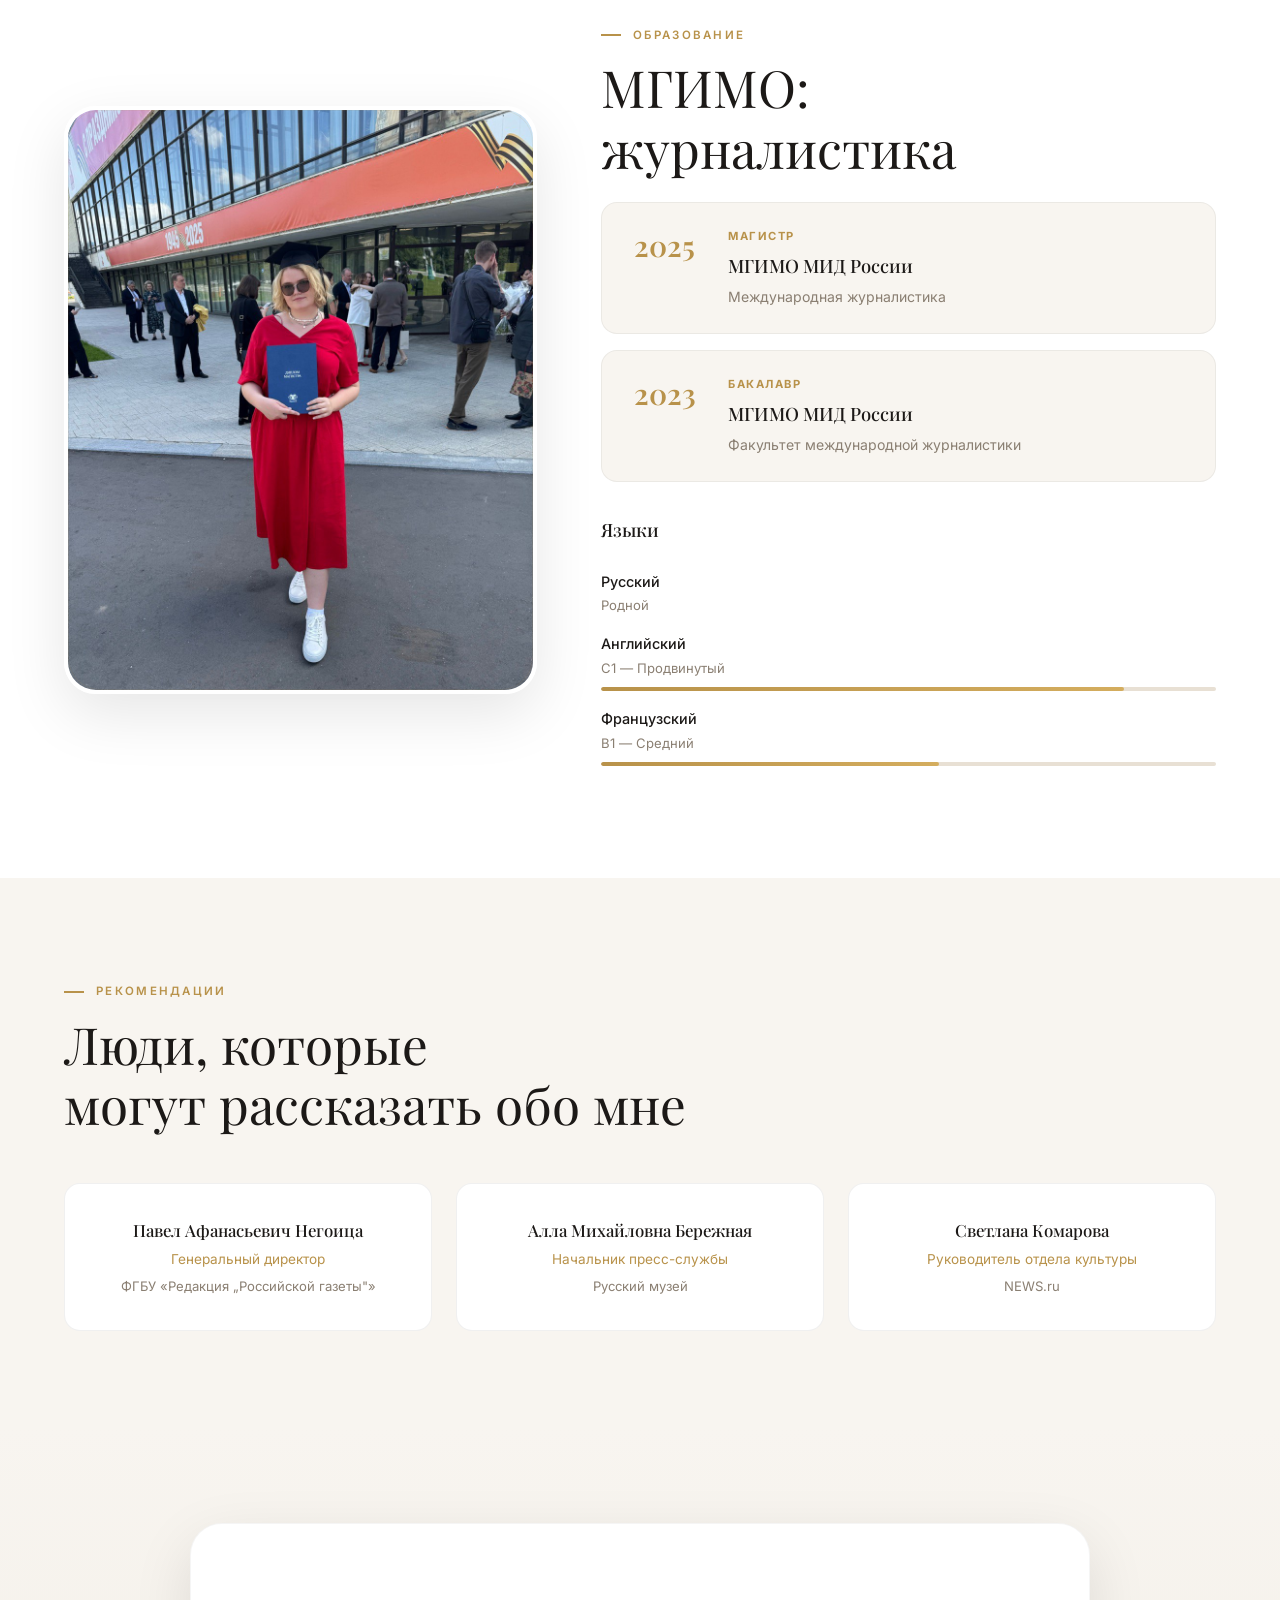
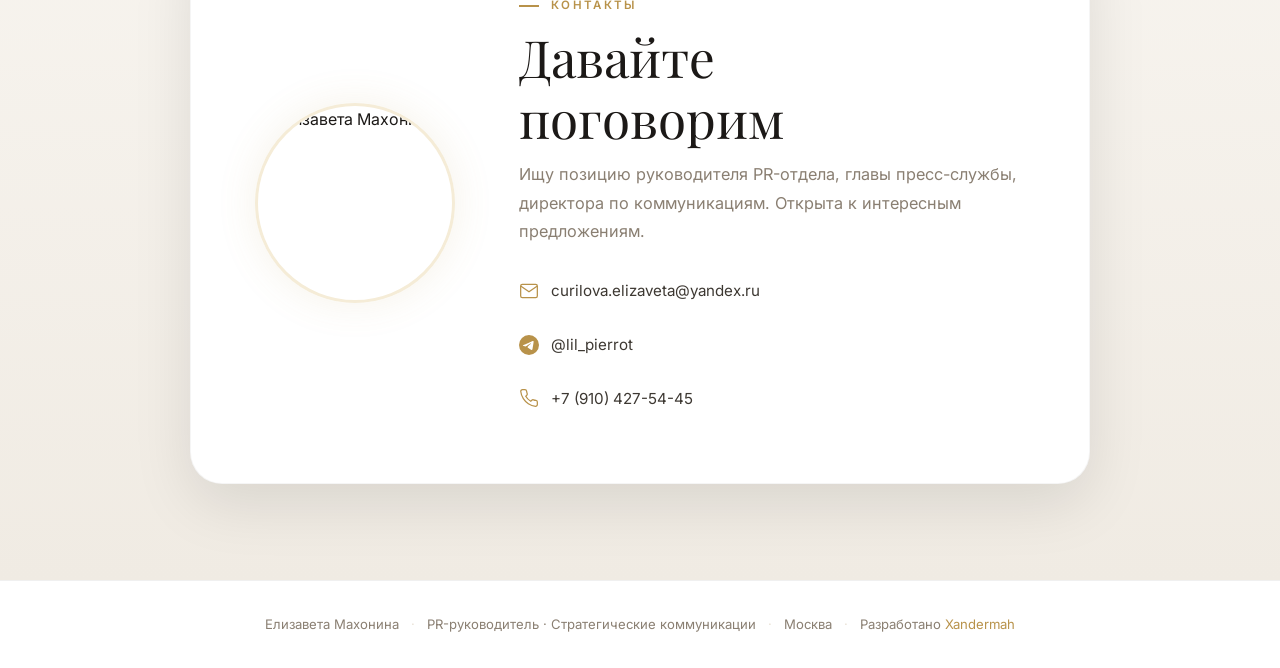
==== commit c3b5b9b3: "Change image file from фото.jpg to фото.jpeg" ====
--- a/index.html
+++ b/index.html
@@ -553,7 +553,7 @@
         <div class="container">
             <div class="cta-block anim-scroll">
                 <div class="cta-photo">
-                    <img src="фото.jpg" alt="Елизавета Махонина" loading="lazy">
+                    <img src="фото.jpeg" alt="Елизавета Махонина" loading="lazy">
                 </div>
                 <div class="cta-body">
                     <span class="label-top">Контакты</span>
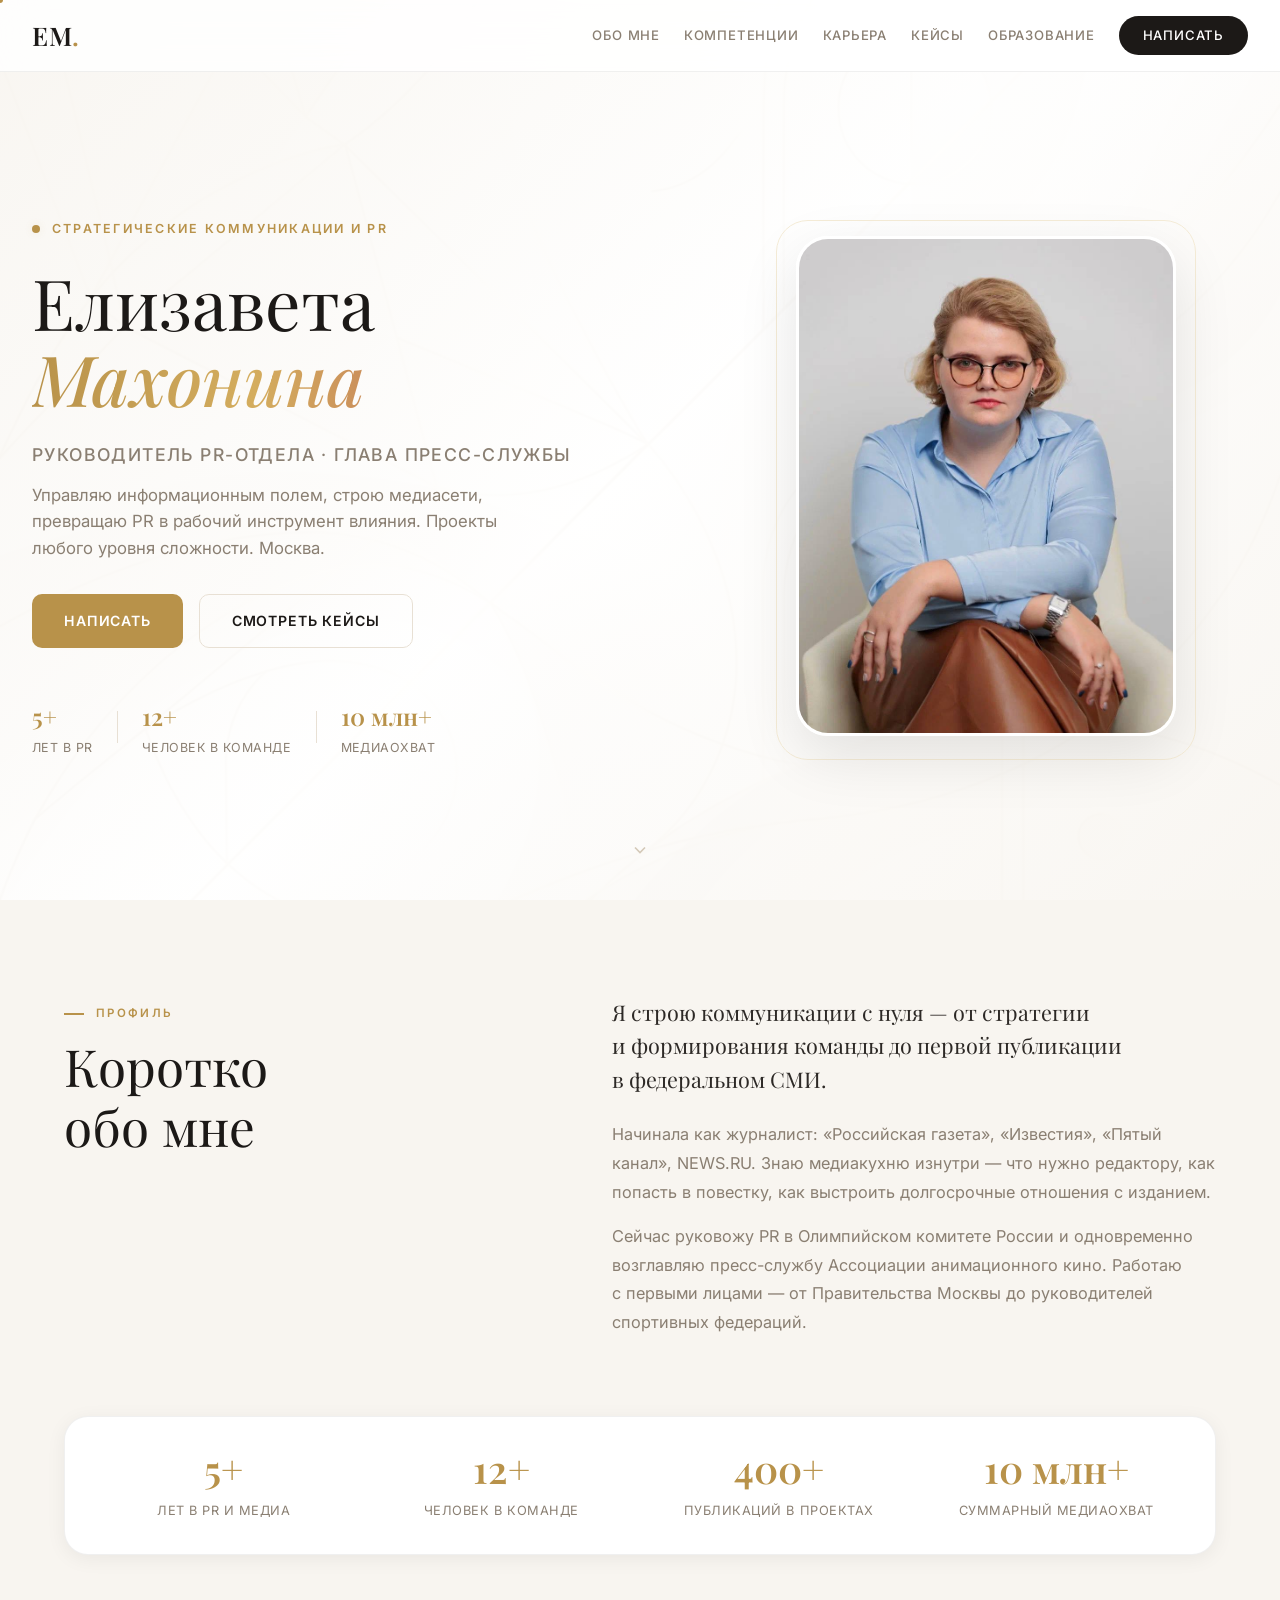
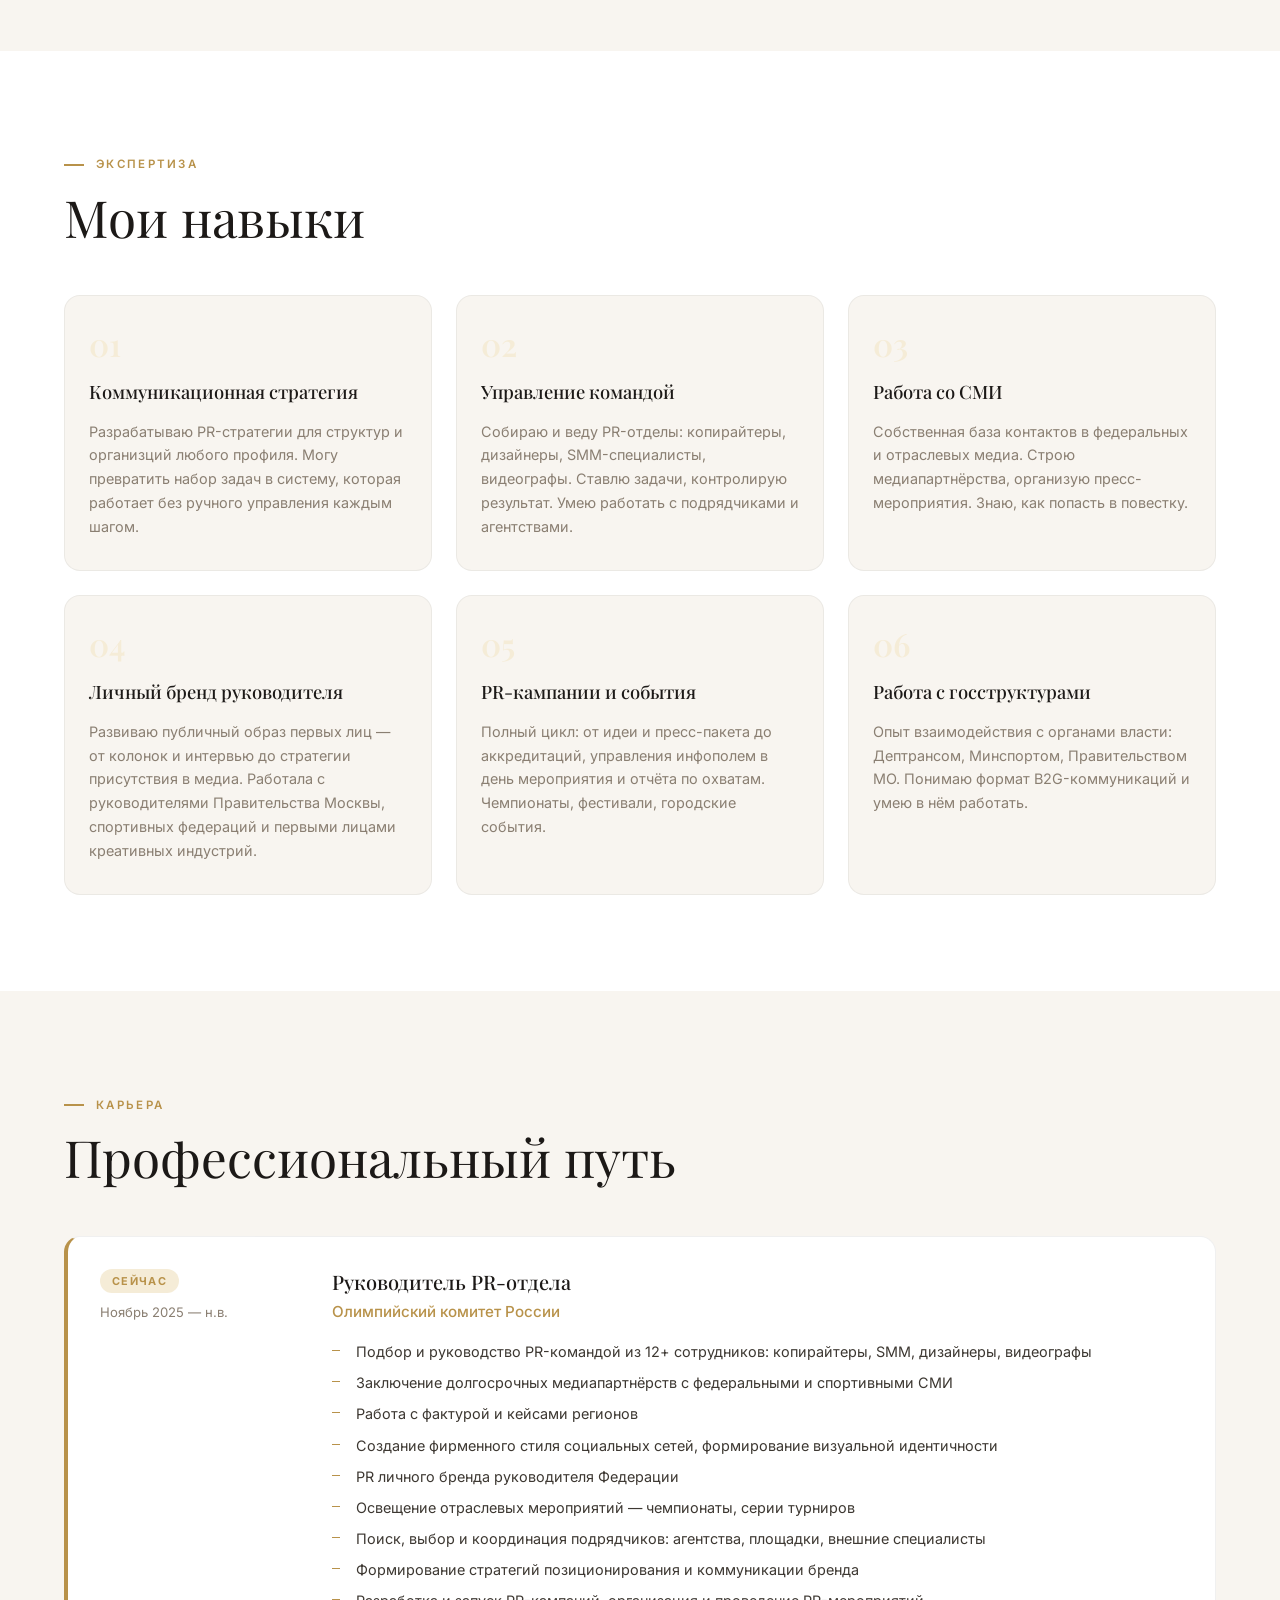
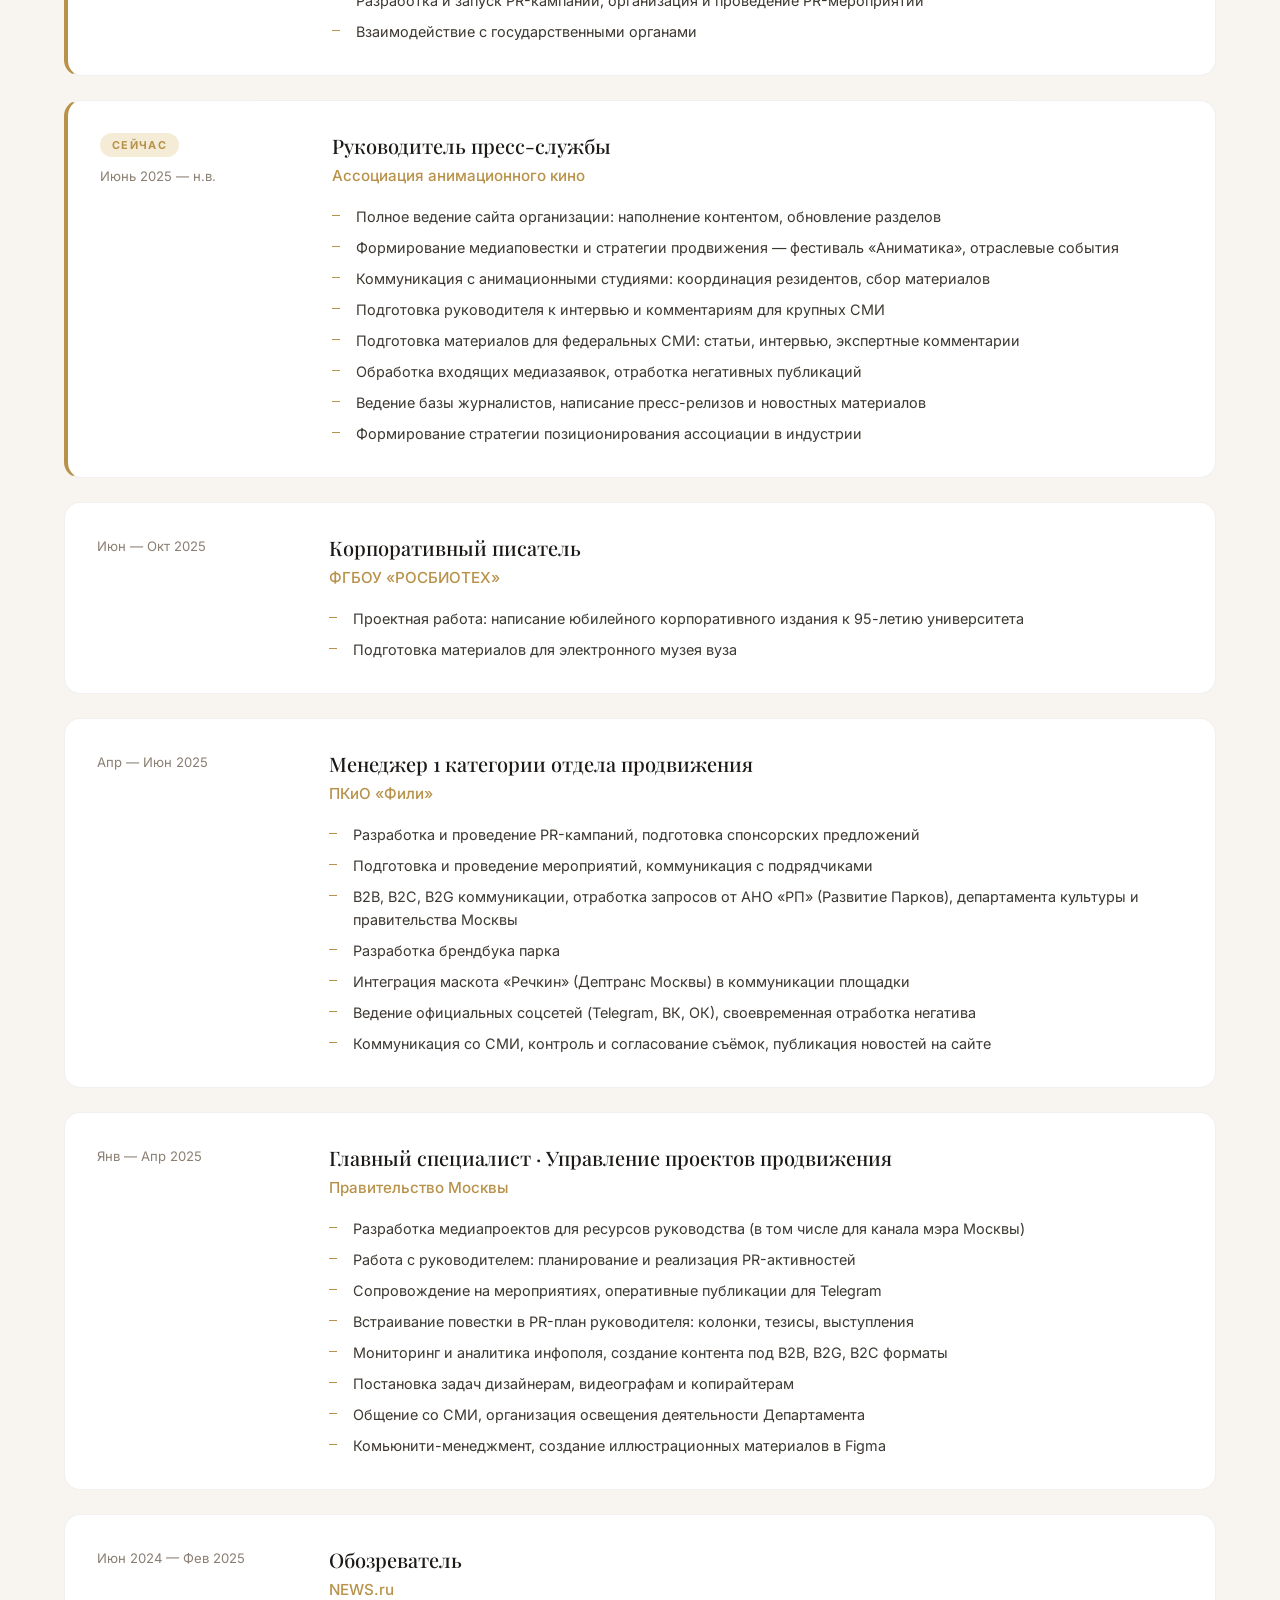
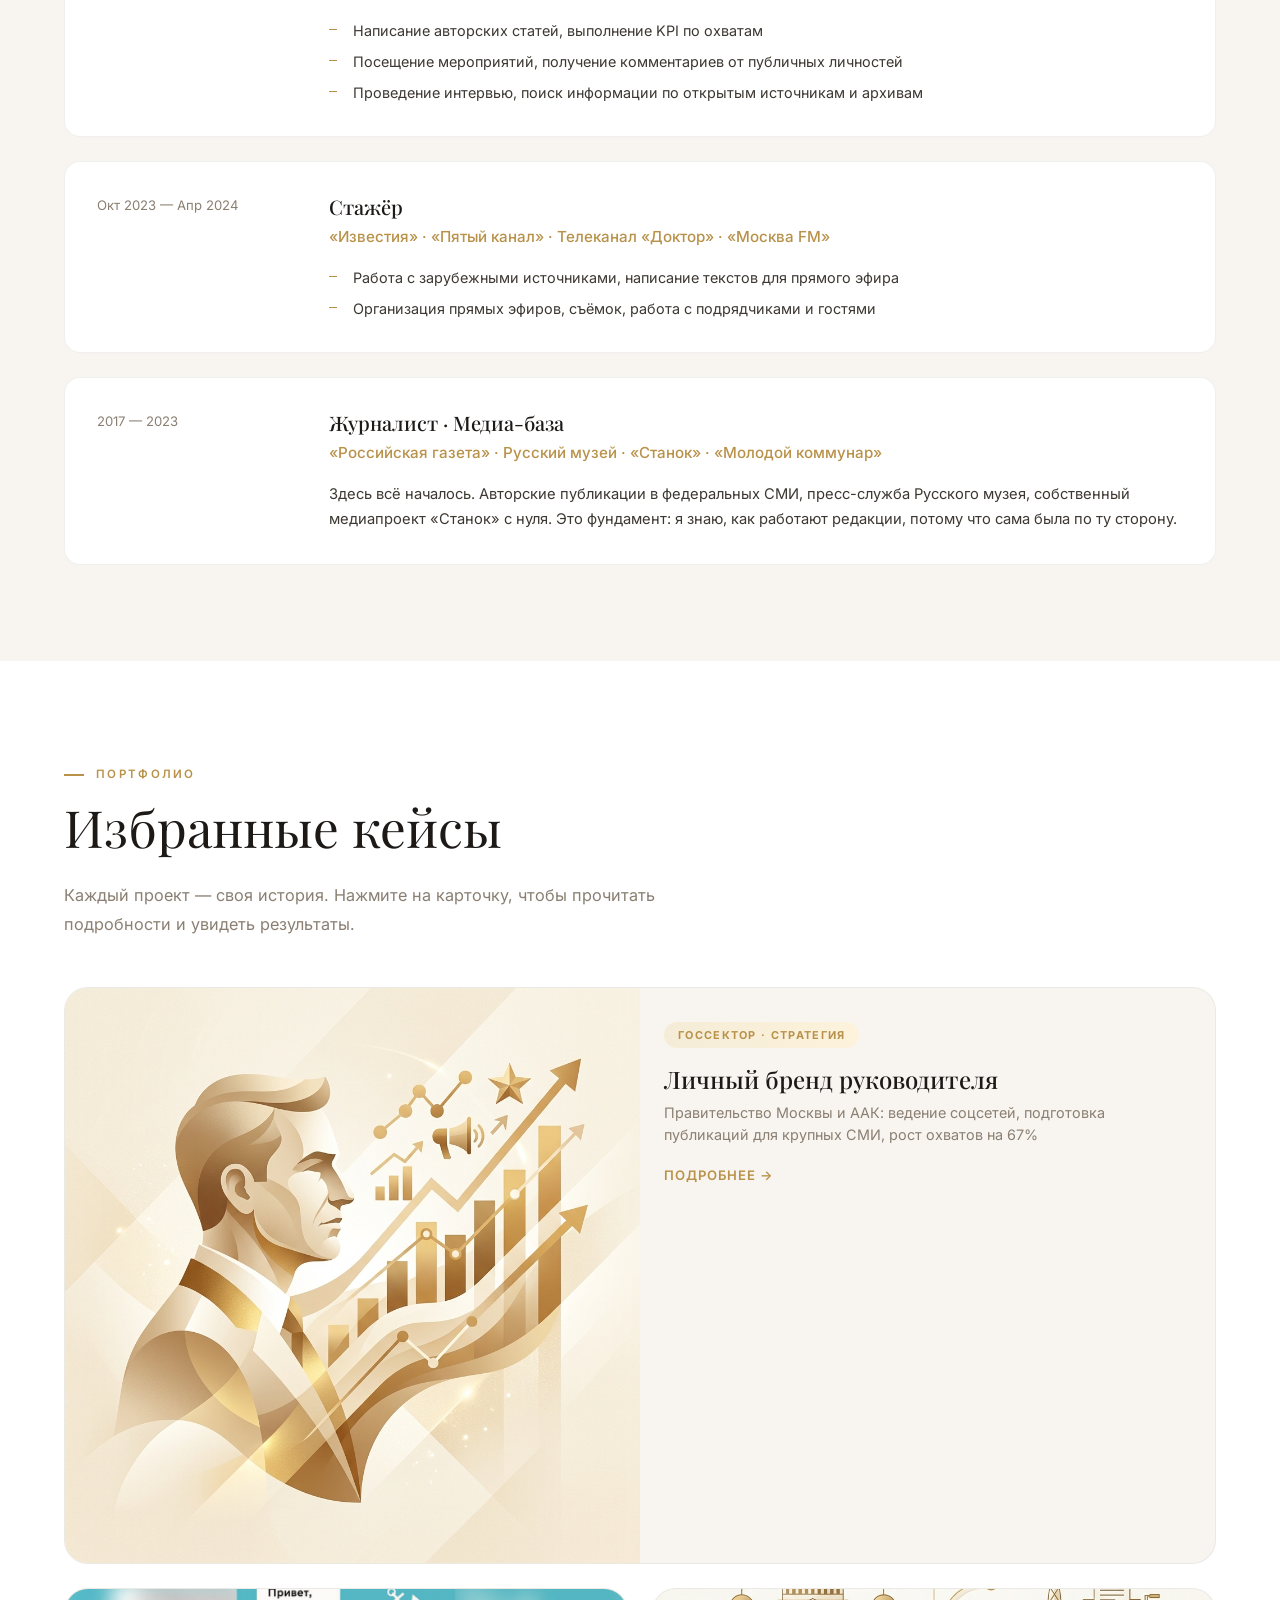
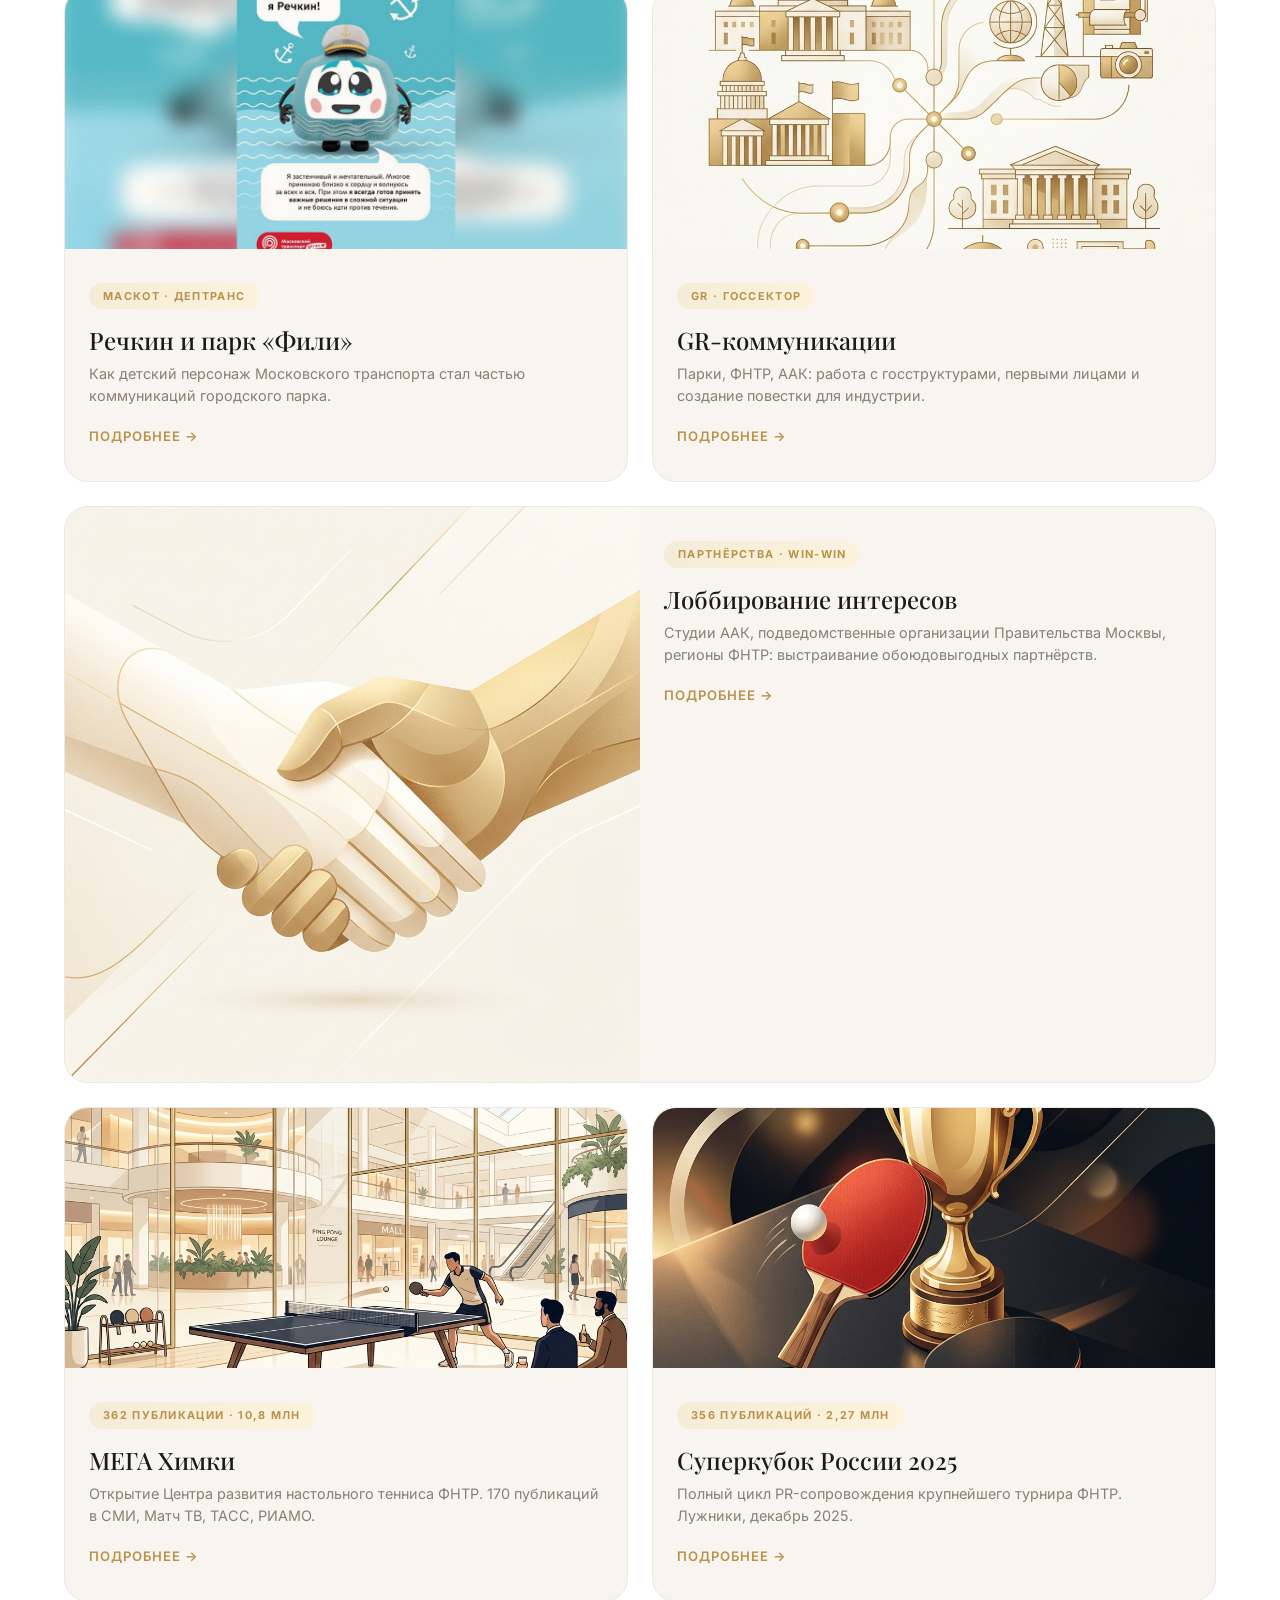
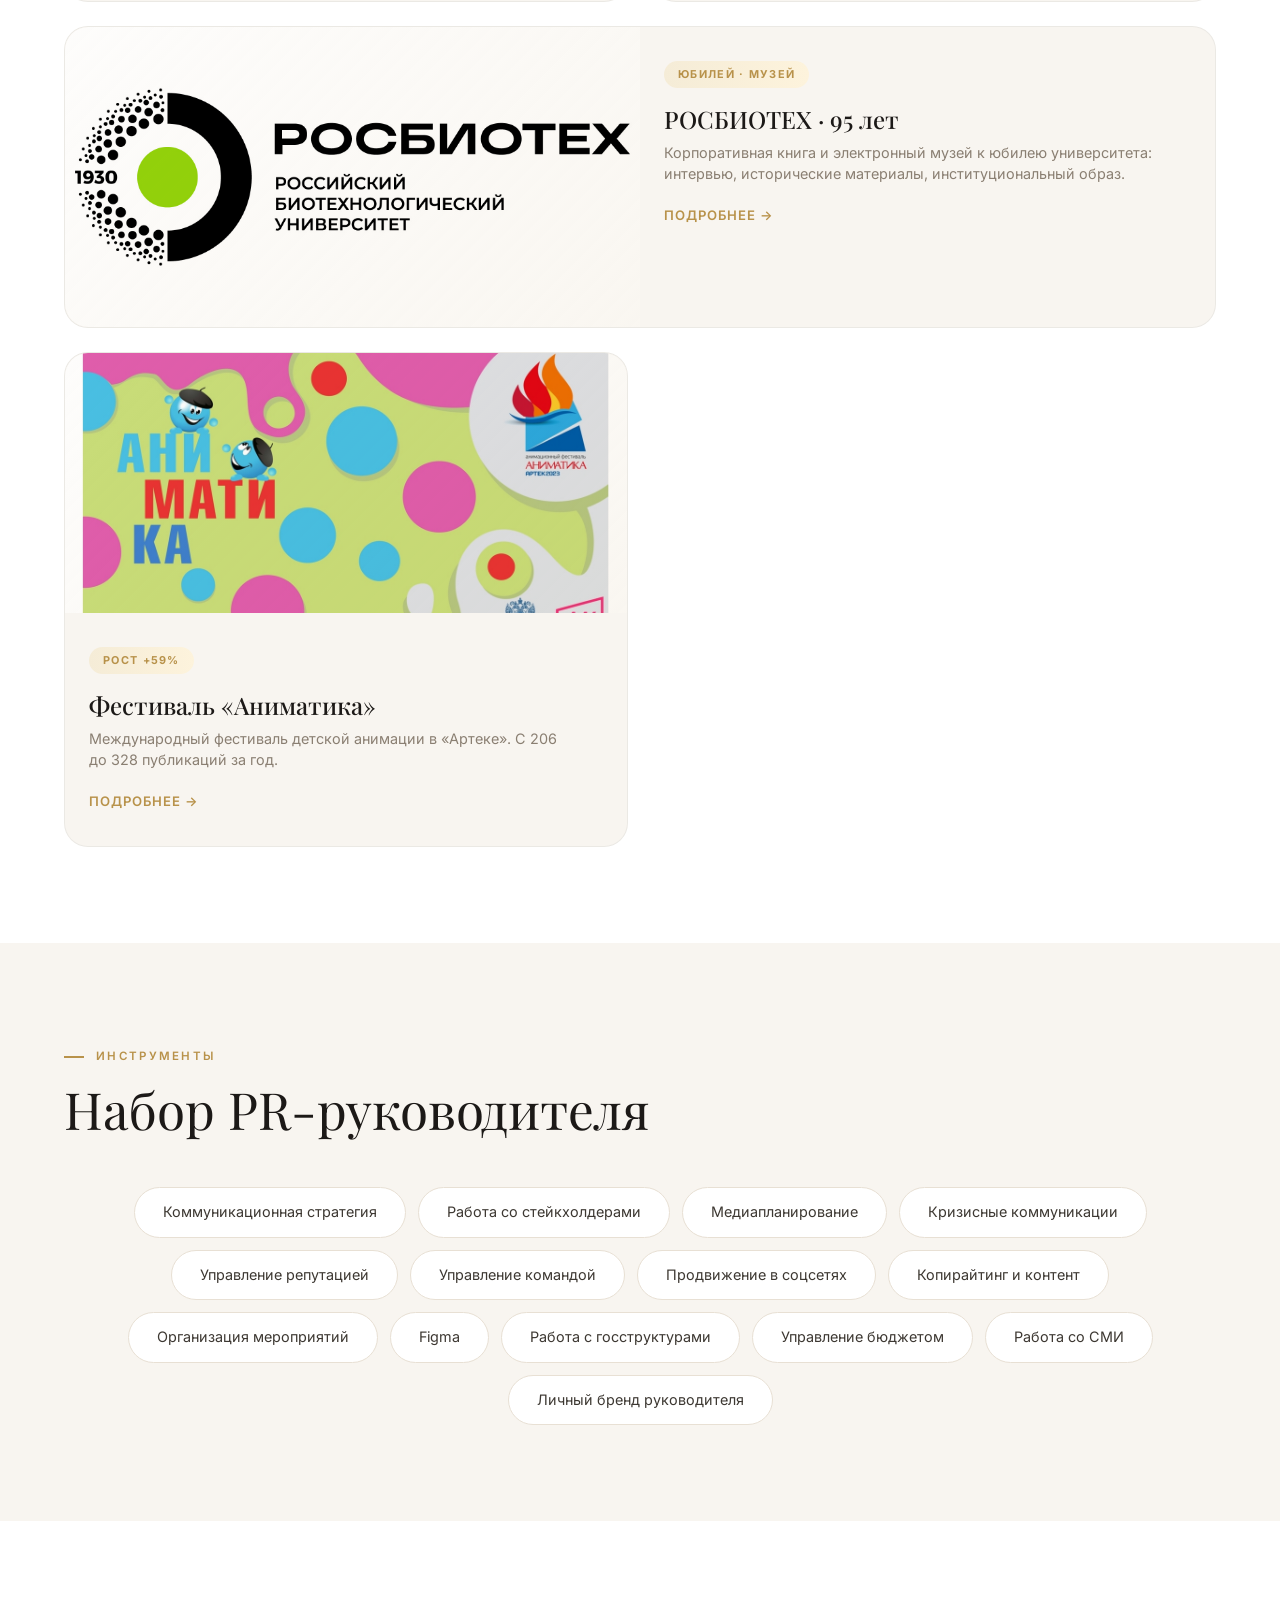
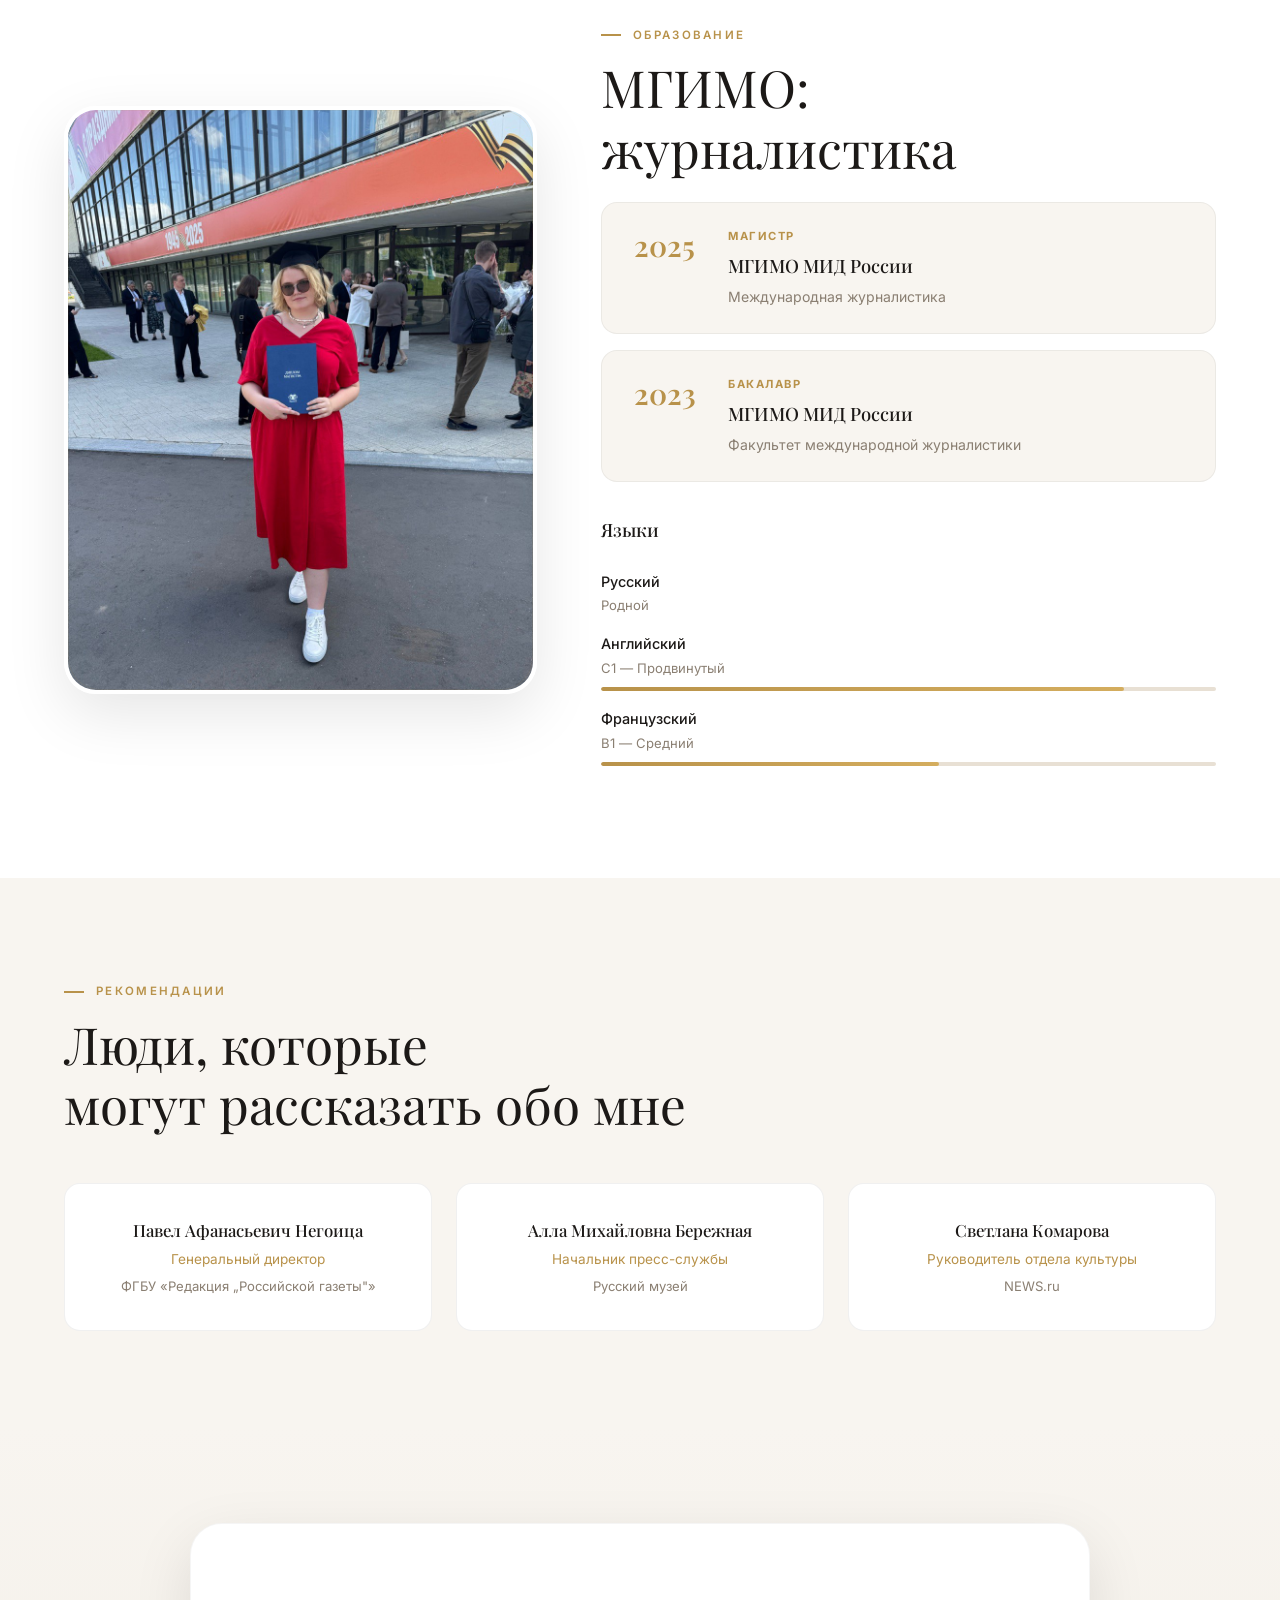
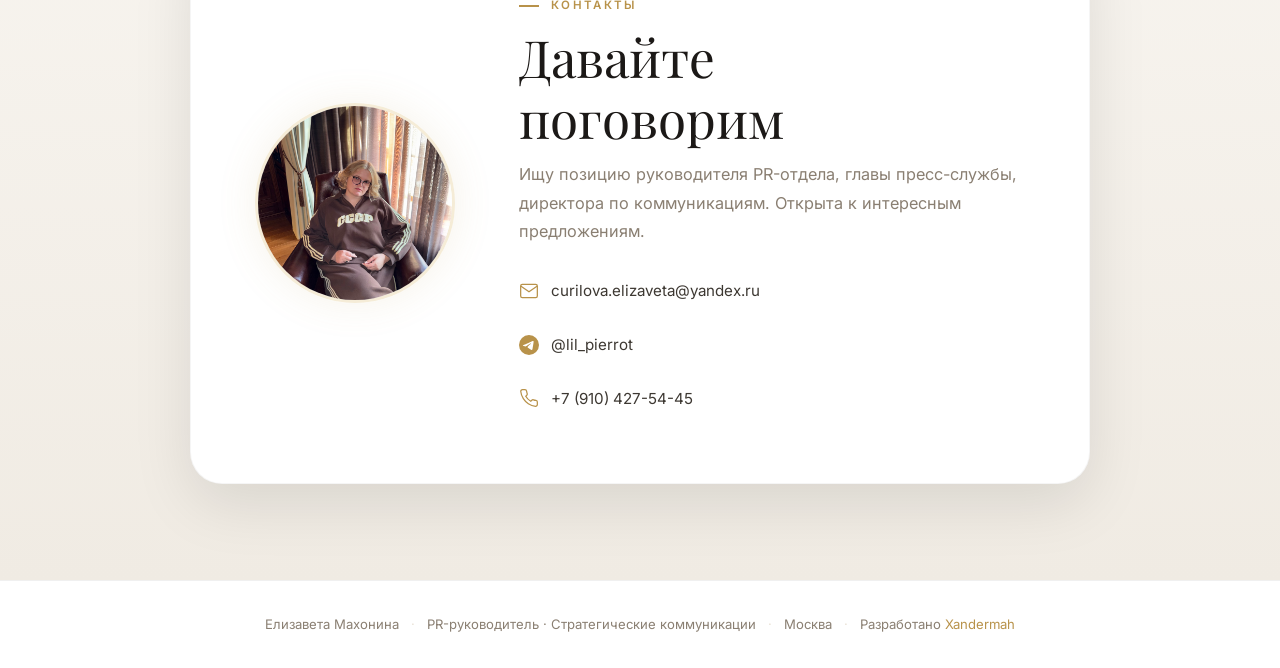
==== commit 347ef224: "Update index.html" ====
--- a/index.html
+++ b/index.html
@@ -553,7 +553,7 @@
         <div class="container">
             <div class="cta-block anim-scroll">
                 <div class="cta-photo">
-                    <img src="фото.jpeg" alt="Елизавета Махонина" loading="lazy">
+                    <img src="фото.JPEG" alt="Елизавета Махонина" loading="lazy">
                 </div>
                 <div class="cta-body">
                     <span class="label-top">Контакты</span>
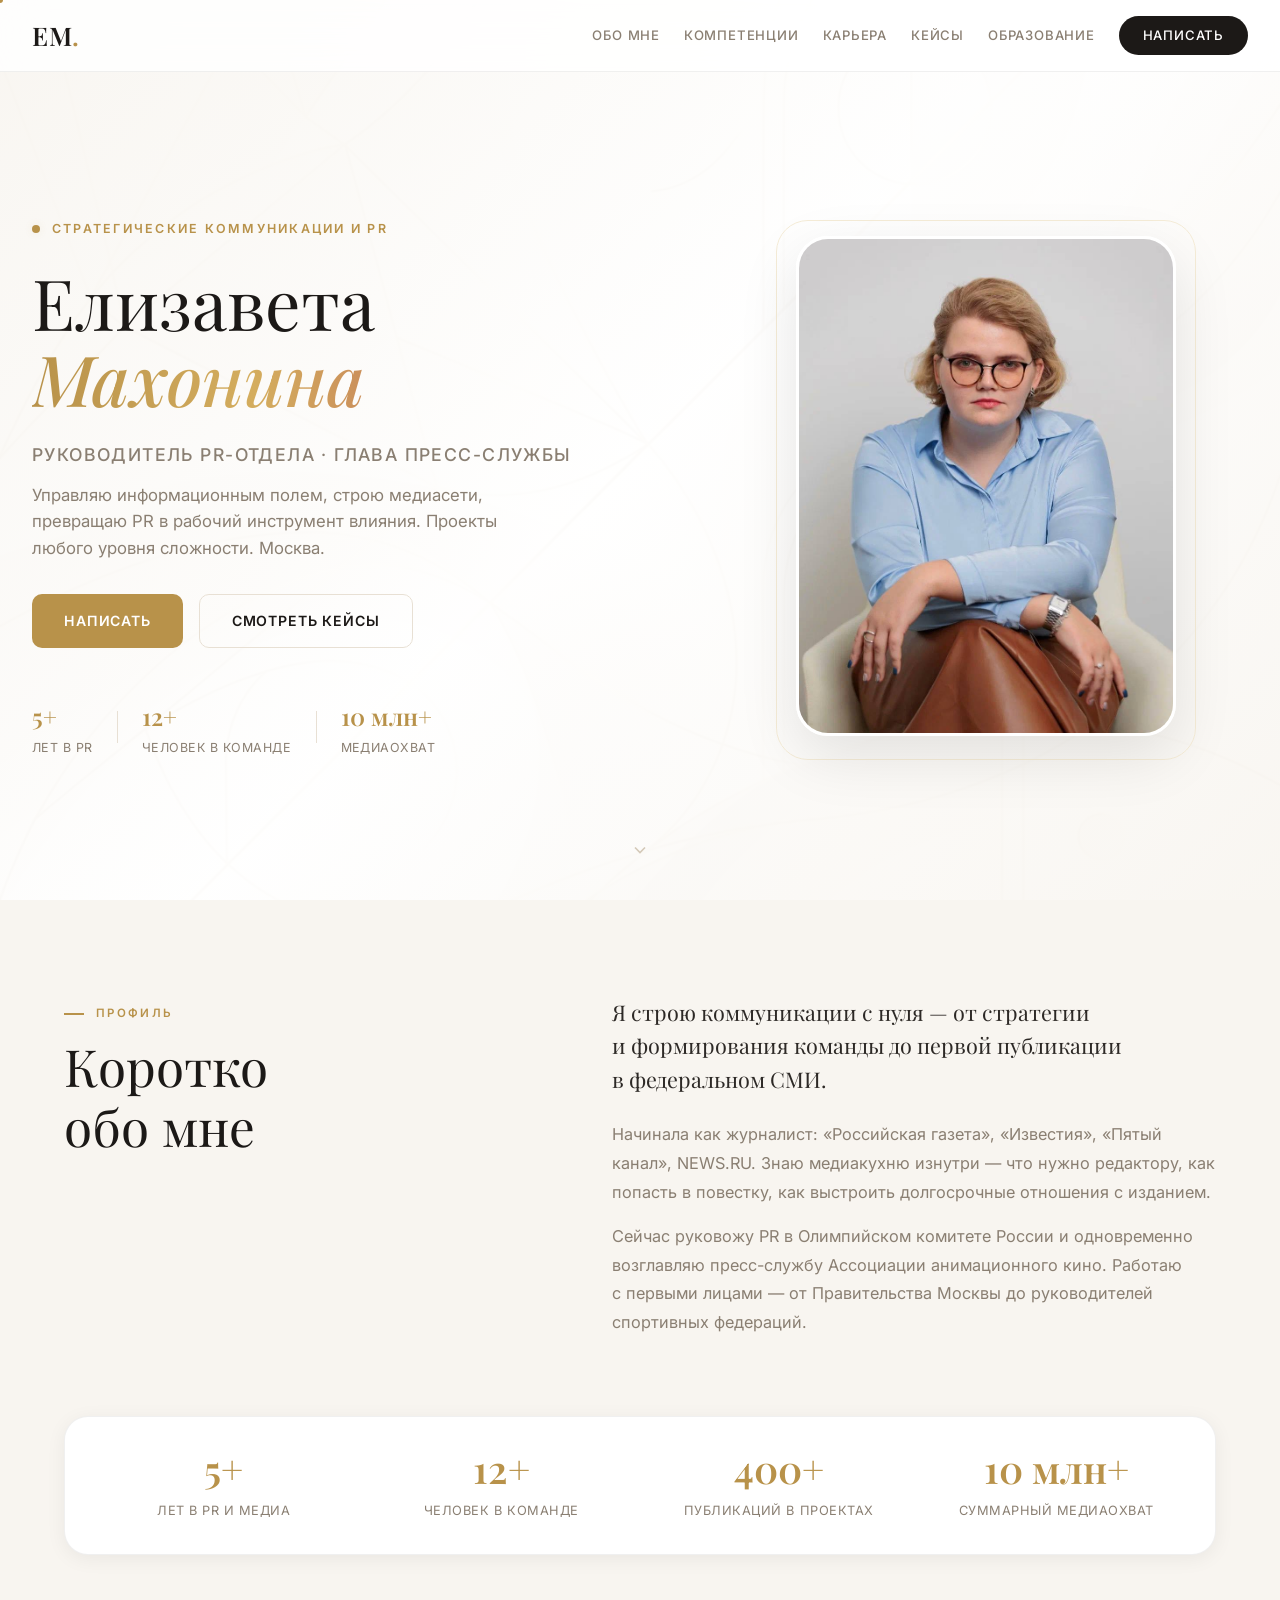
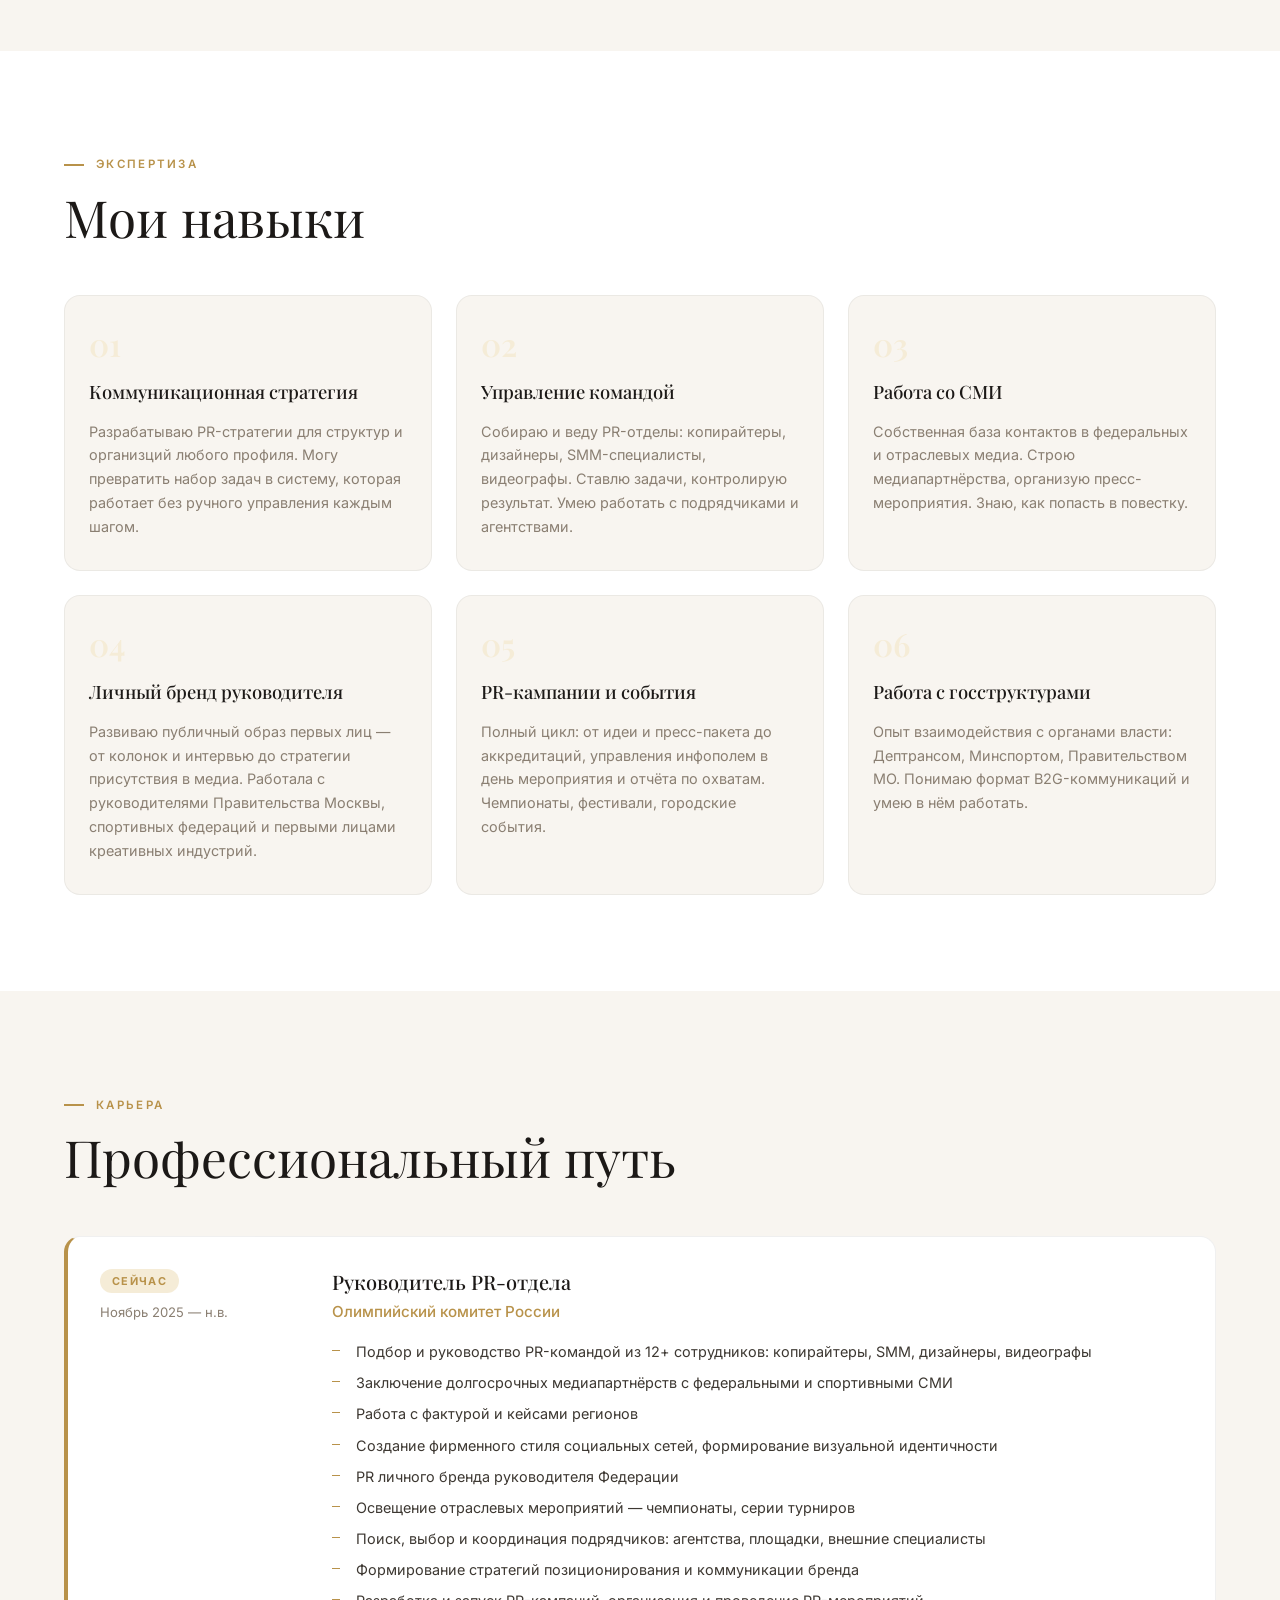
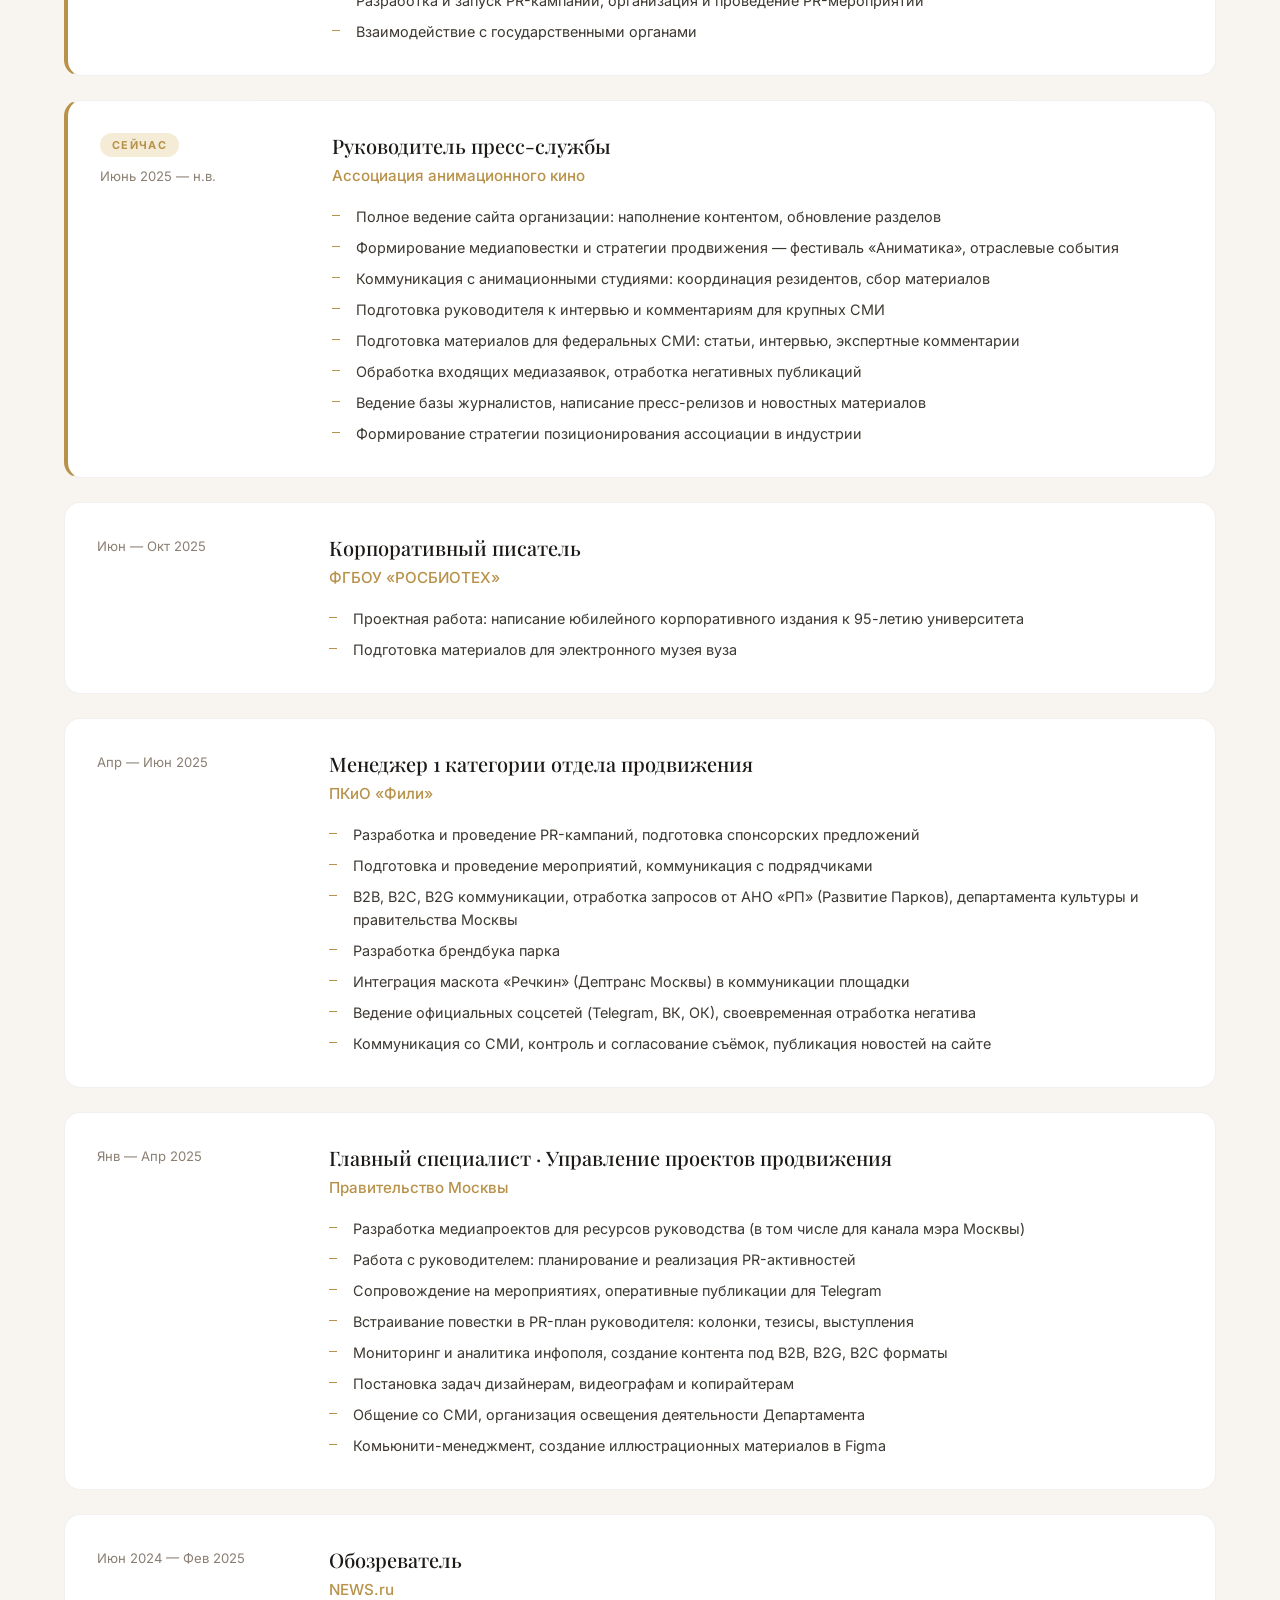
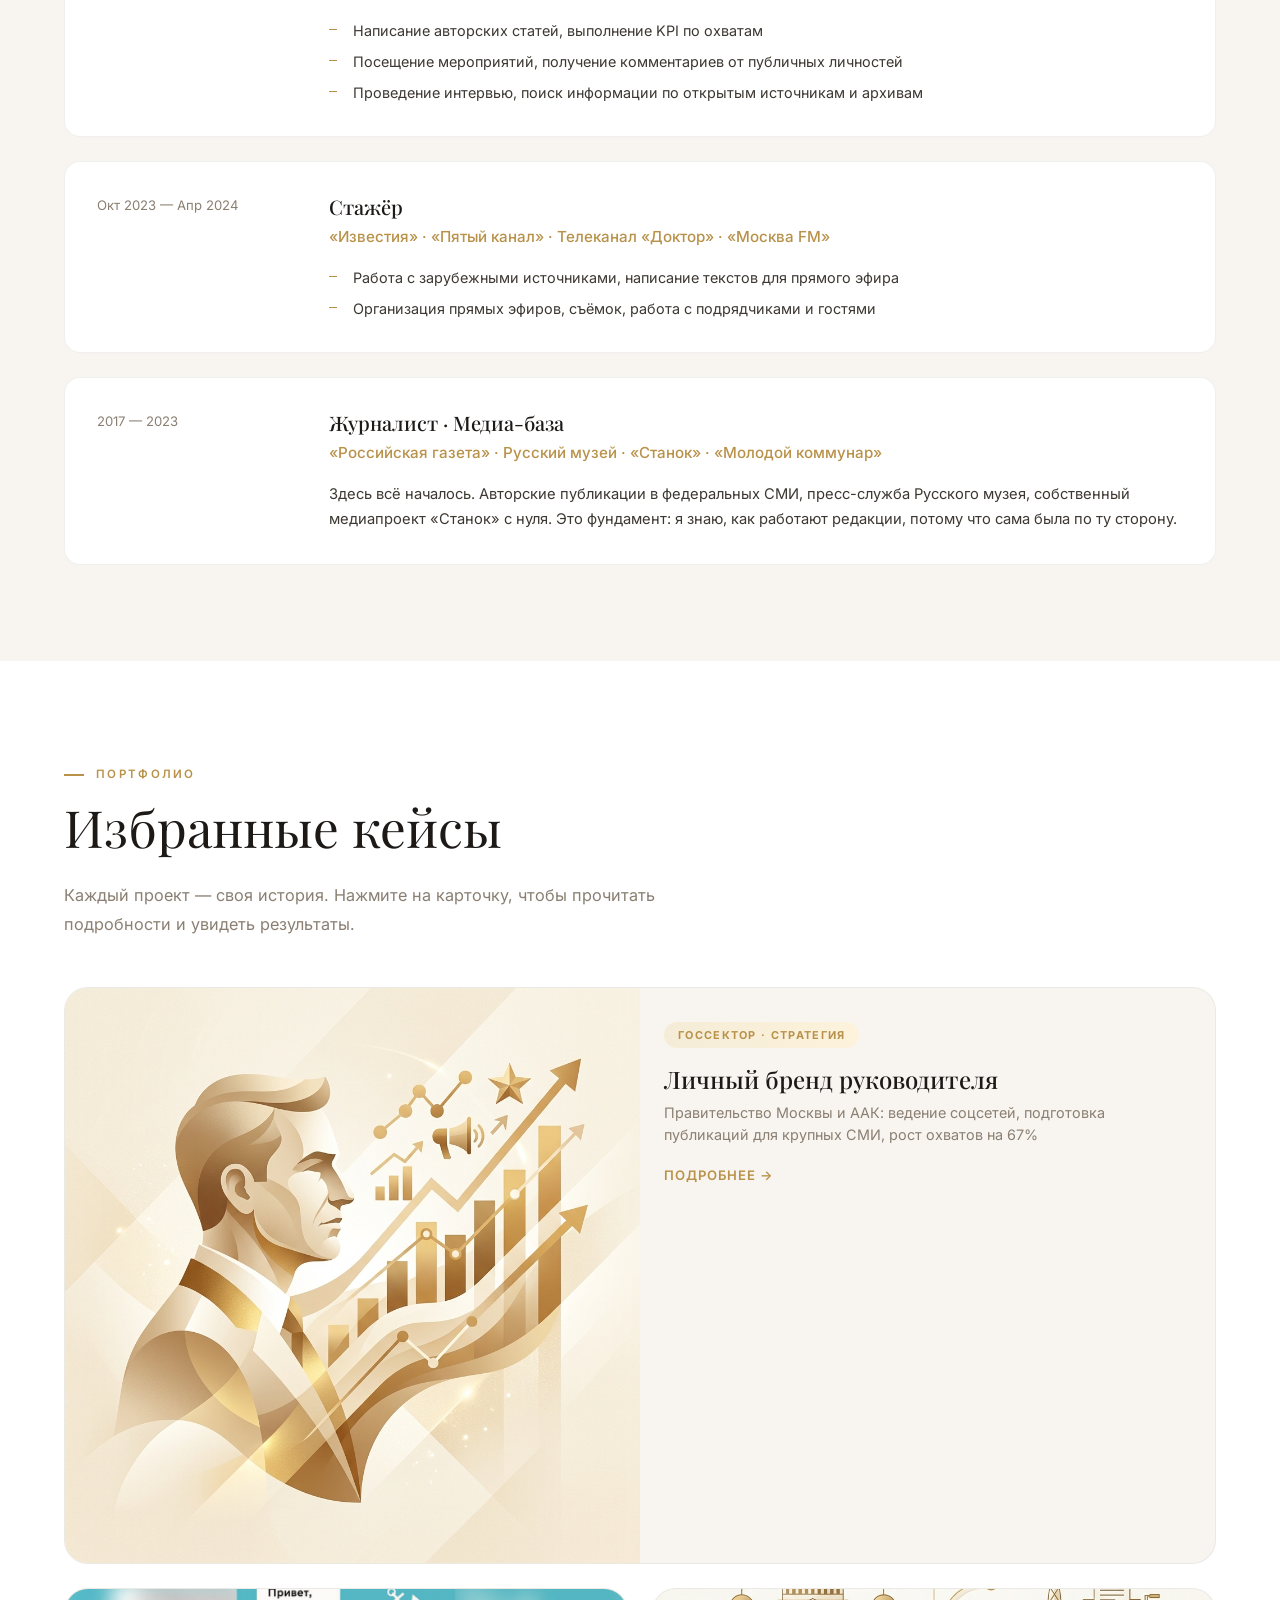
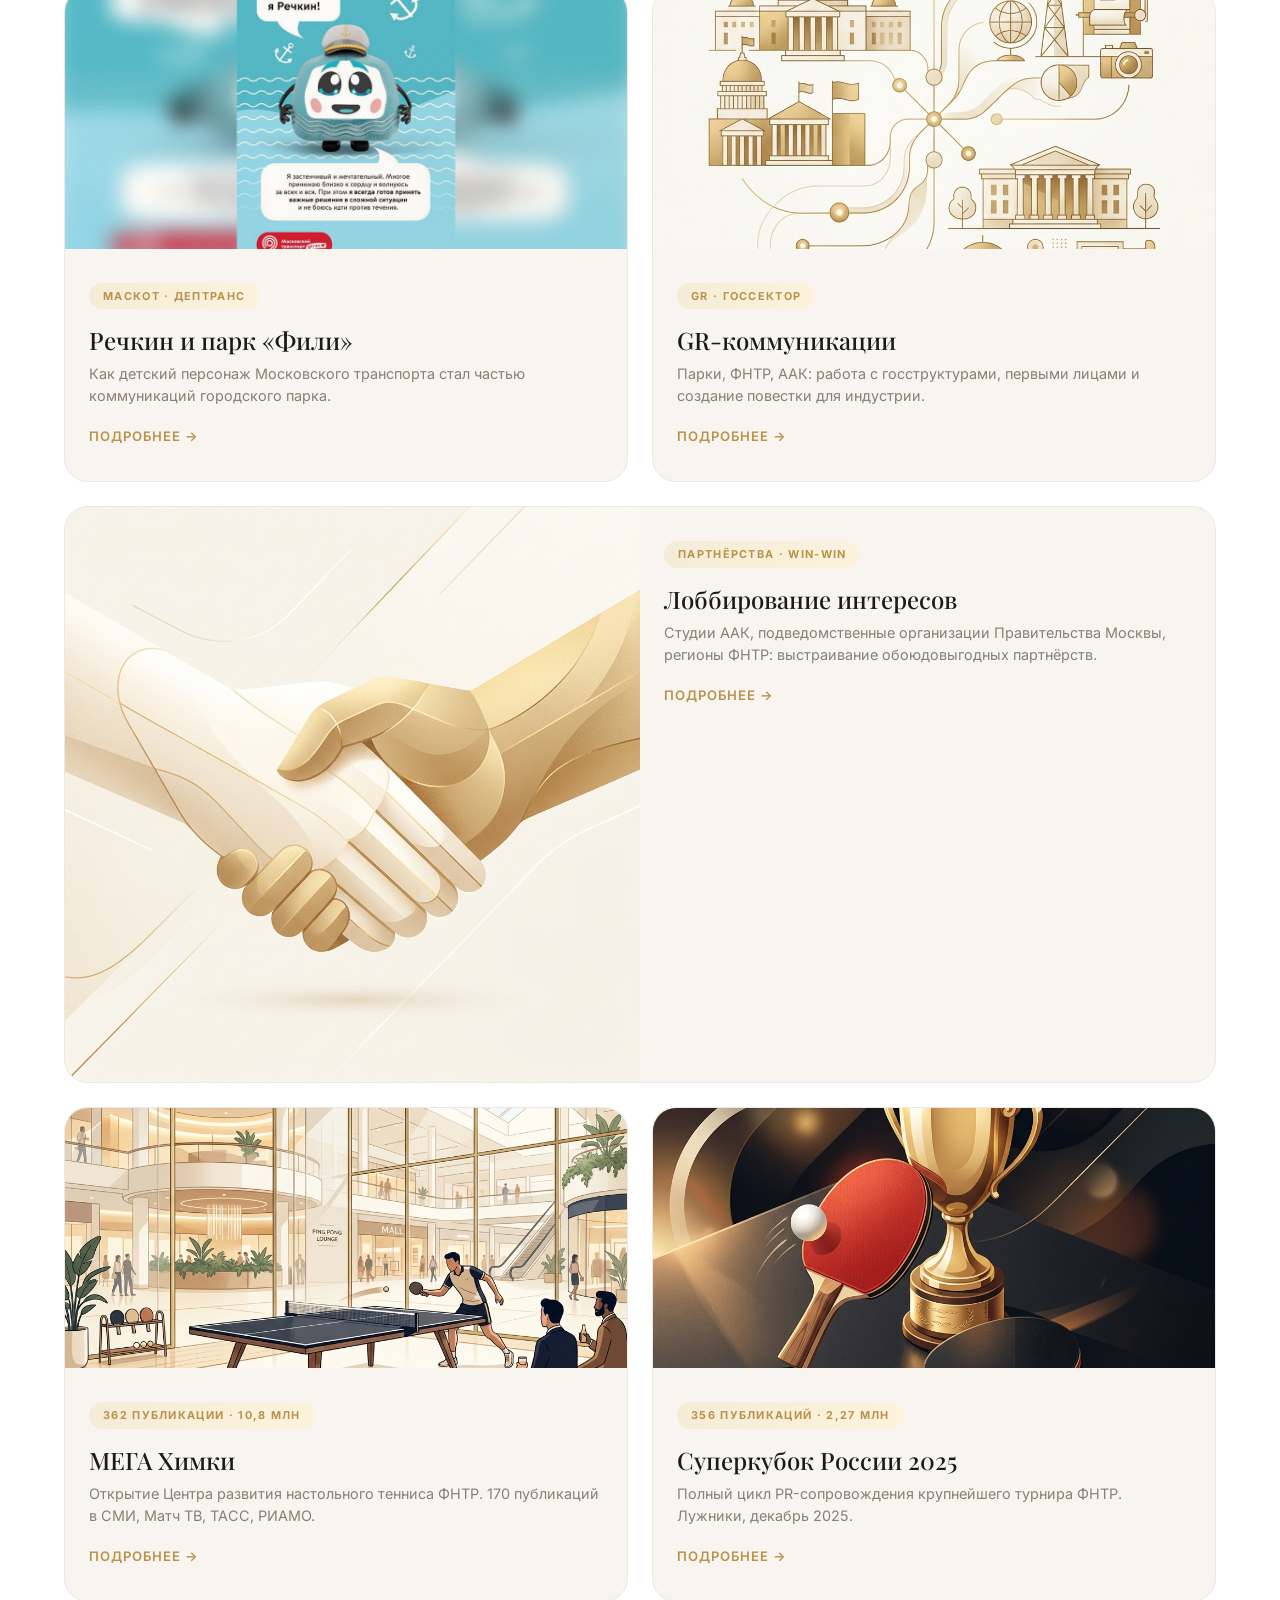
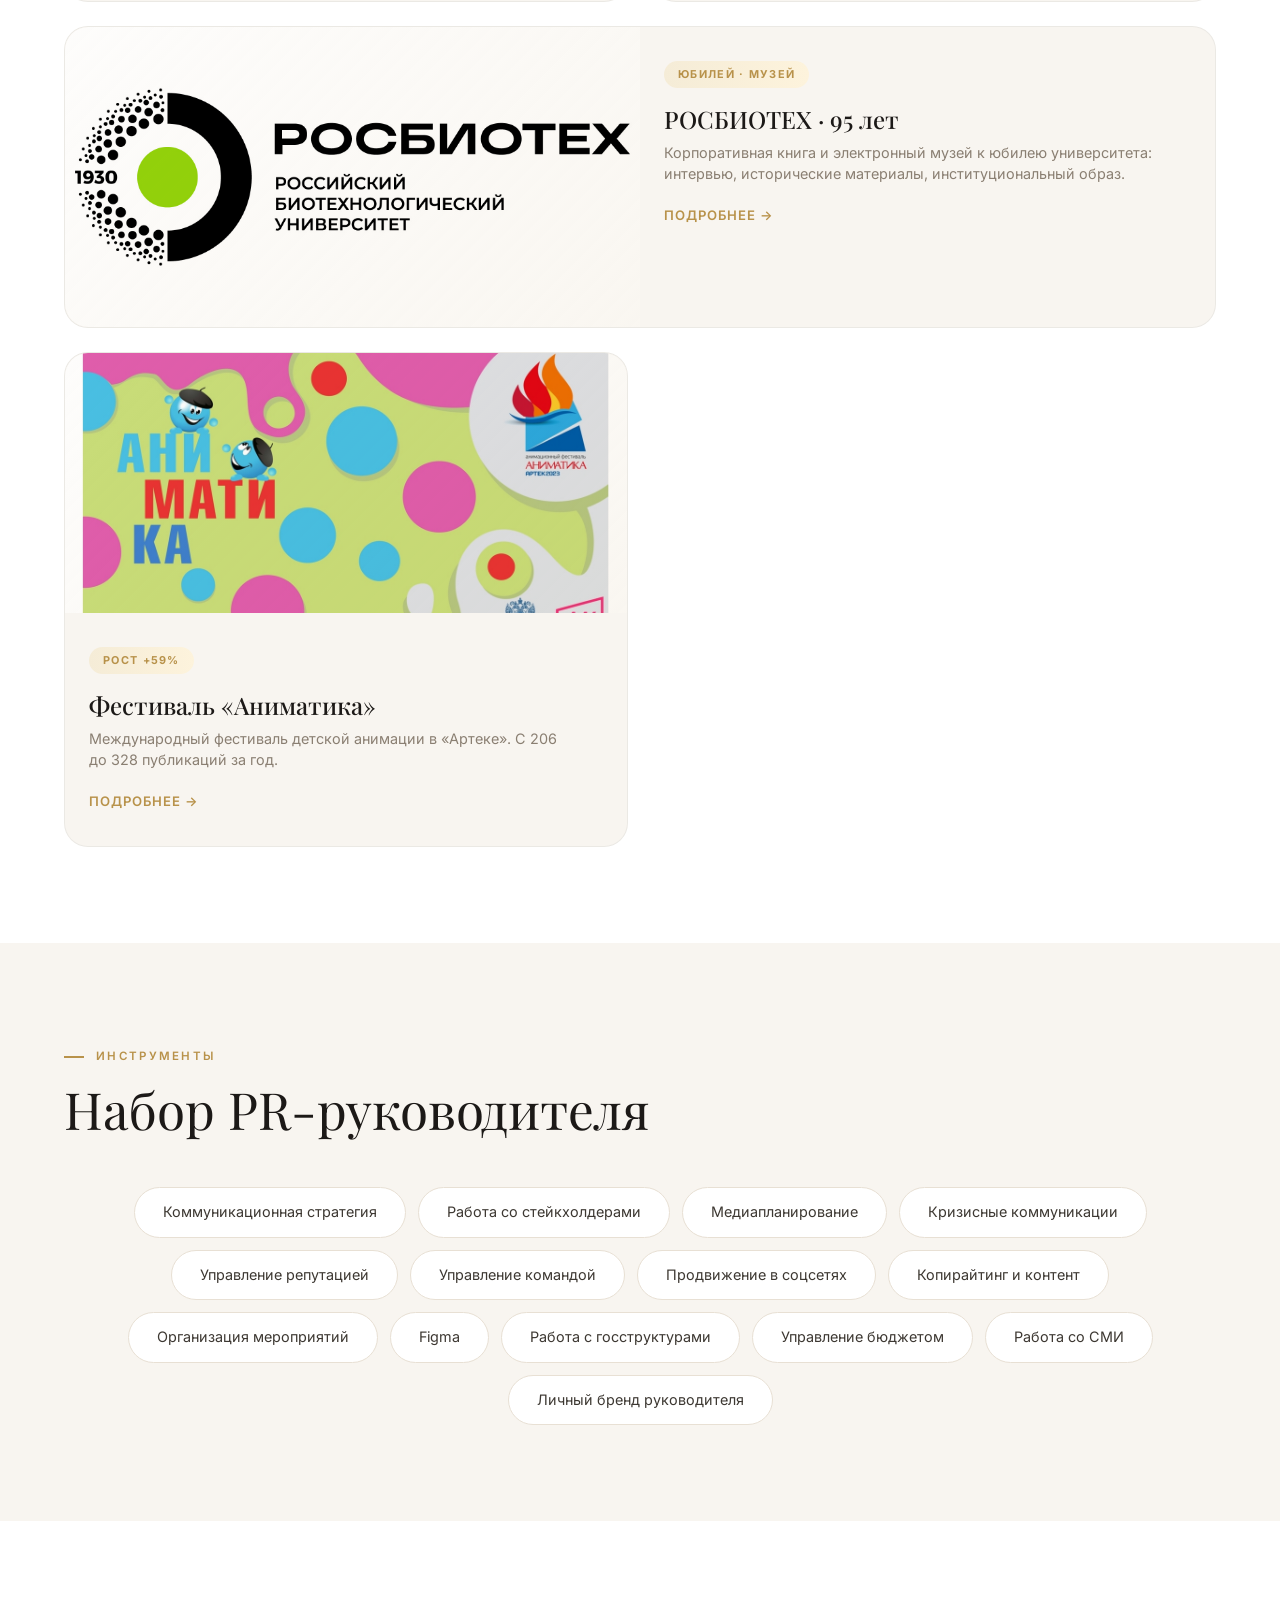
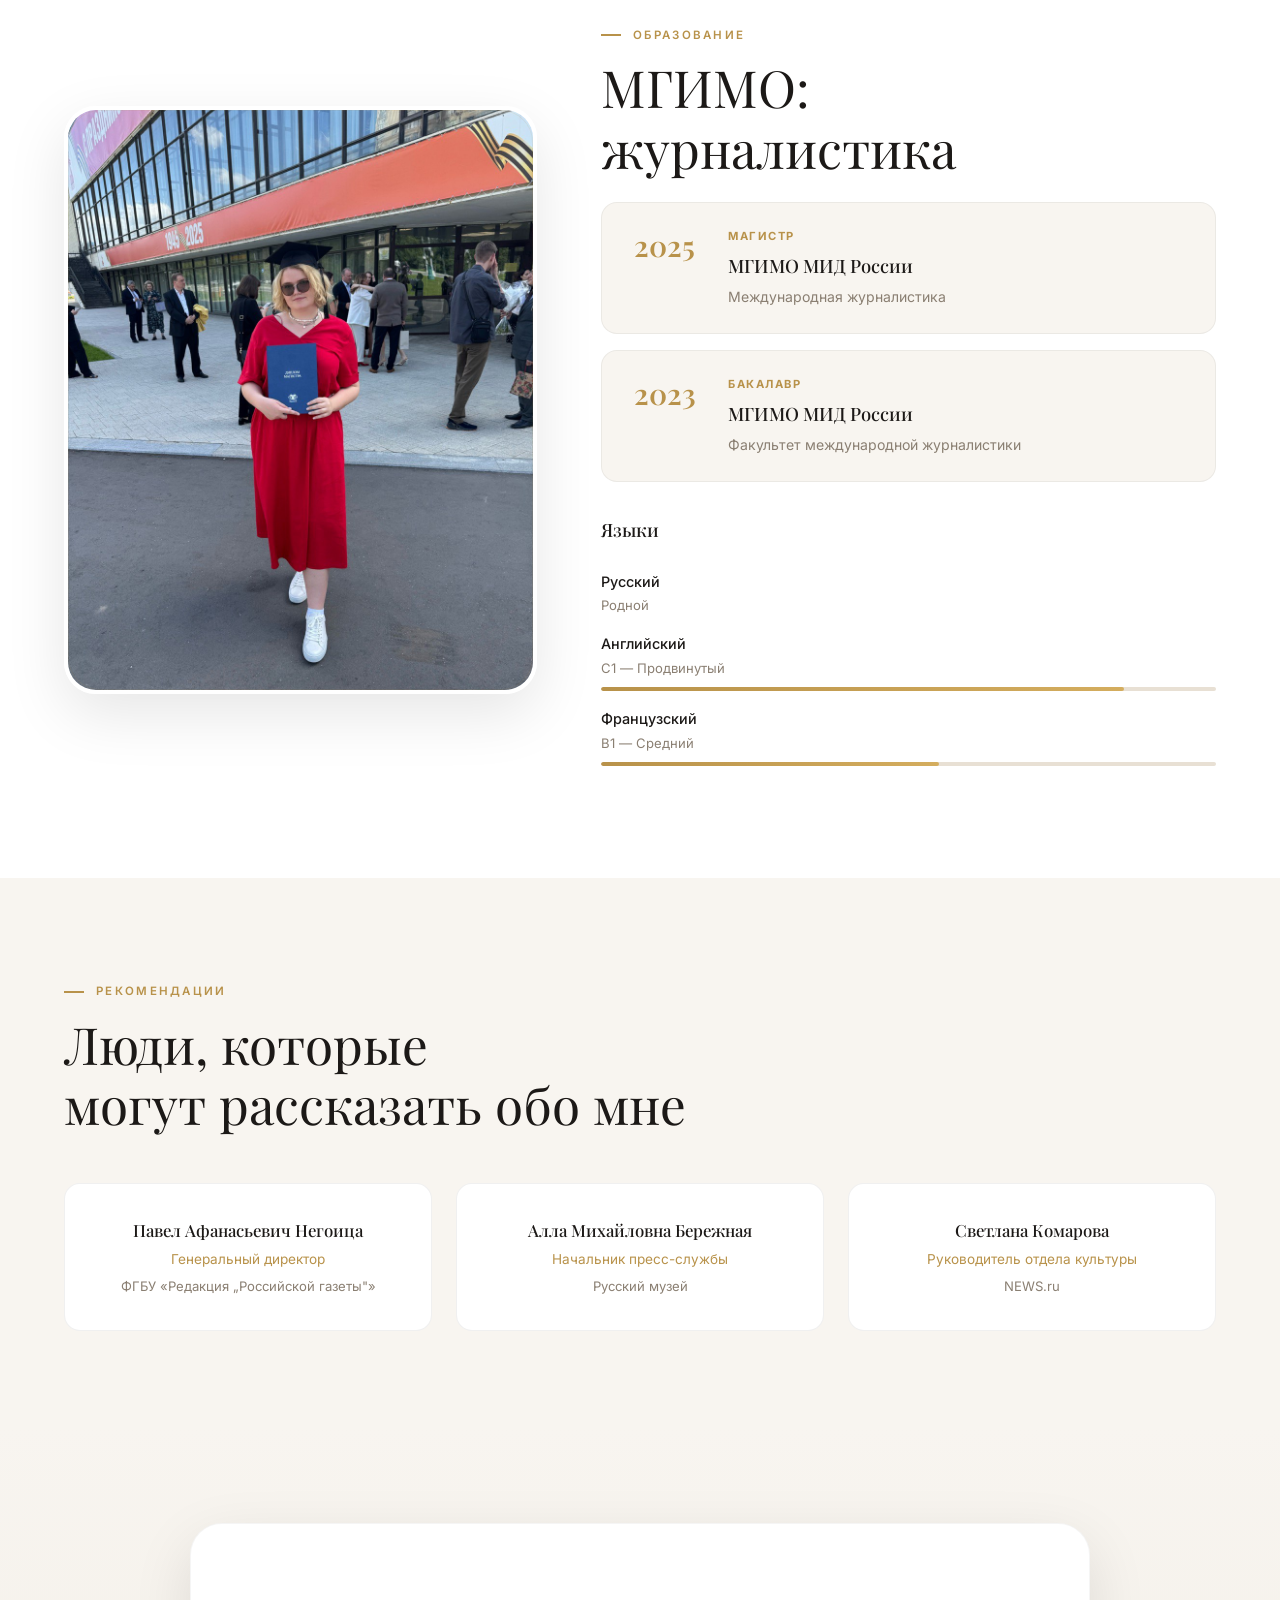
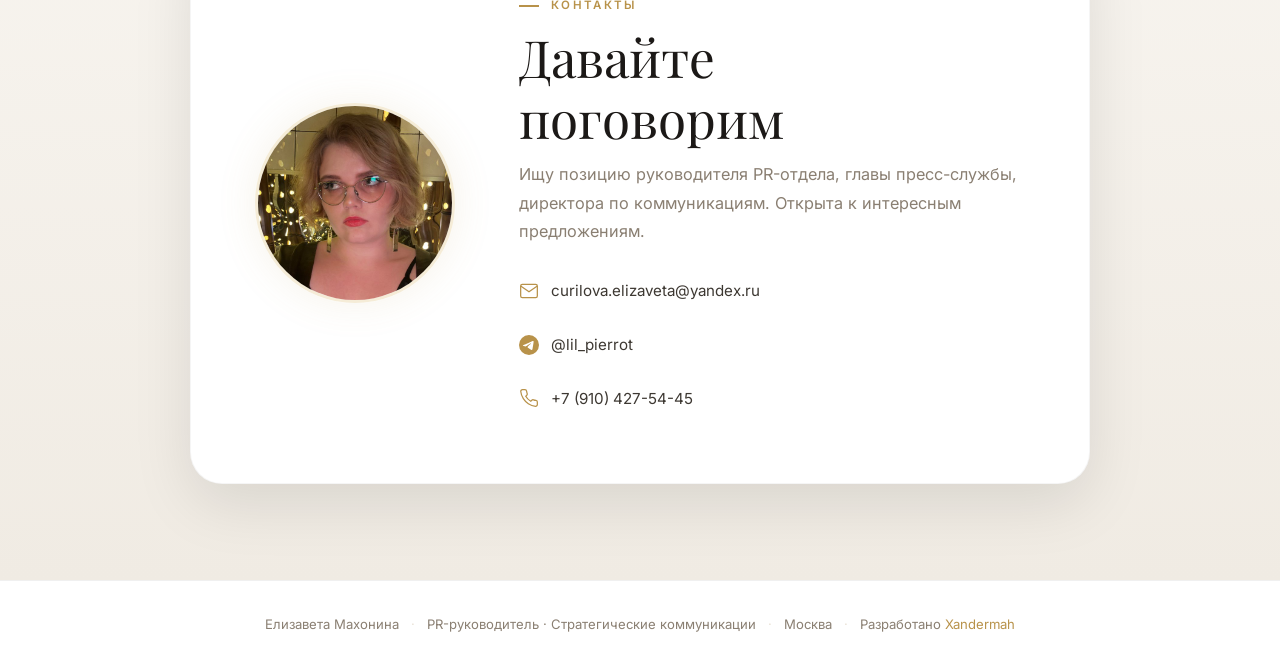
==== commit e820bcd7: "Update index.html" ====
--- a/index.html
+++ b/index.html
@@ -553,7 +553,7 @@
         <div class="container">
             <div class="cta-block anim-scroll">
                 <div class="cta-photo">
-                    <img src="фото.JPEG" alt="Елизавета Махонина" loading="lazy">
+                    <img src="фото.jpg" alt="Елизавета Махонина" loading="lazy">
                 </div>
                 <div class="cta-body">
                     <span class="label-top">Контакты</span>
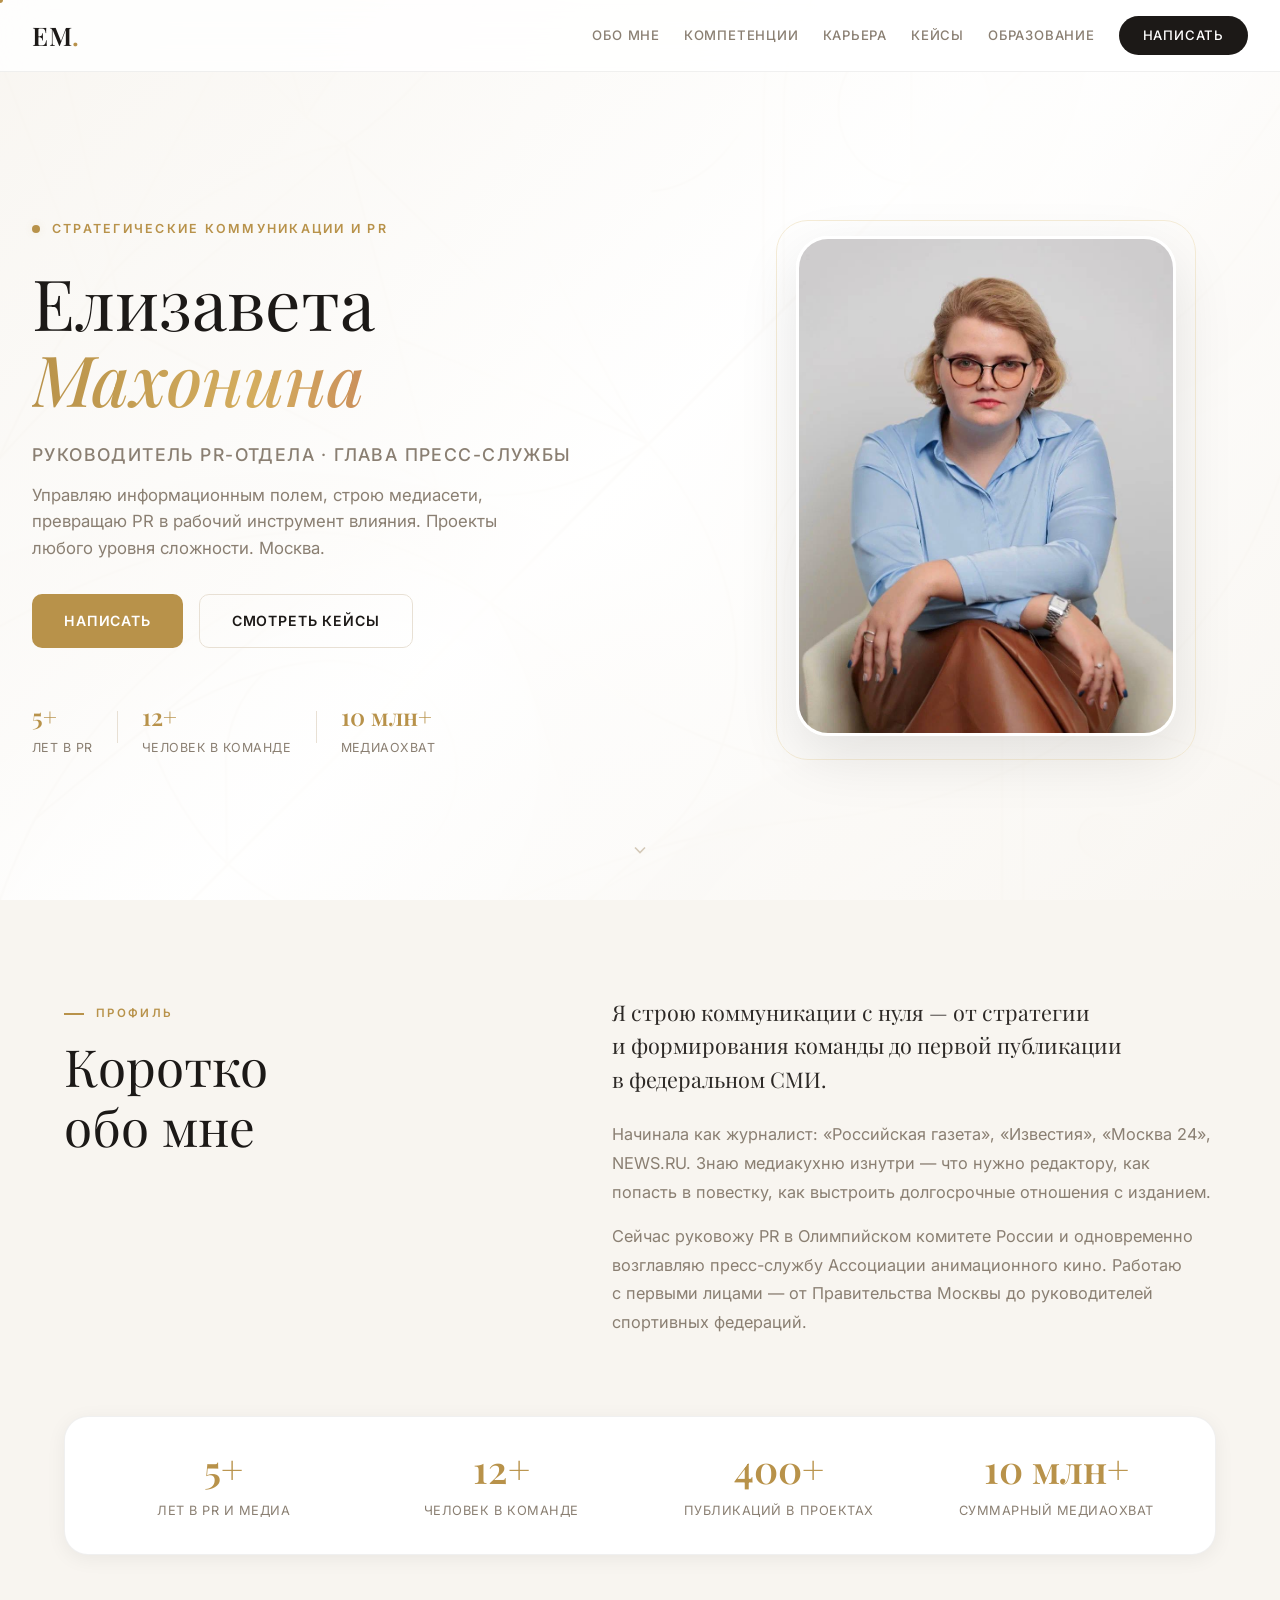
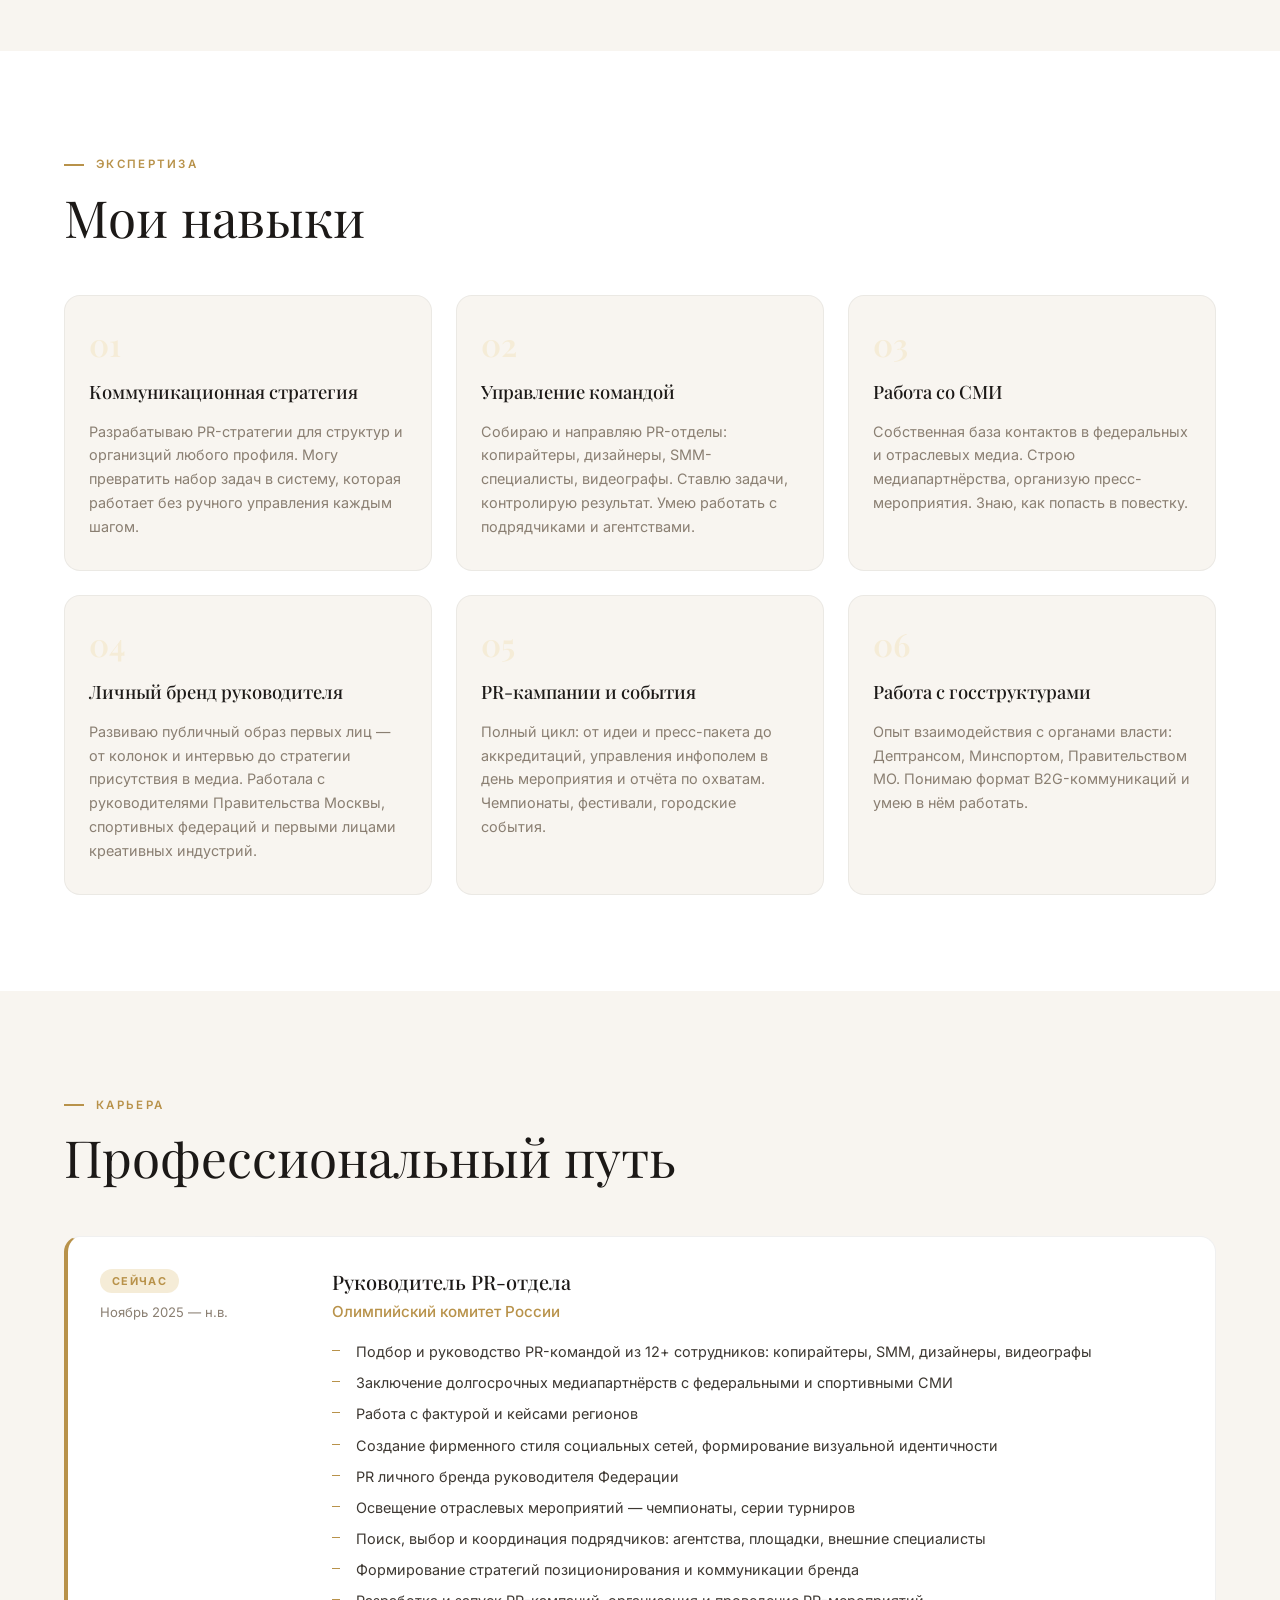
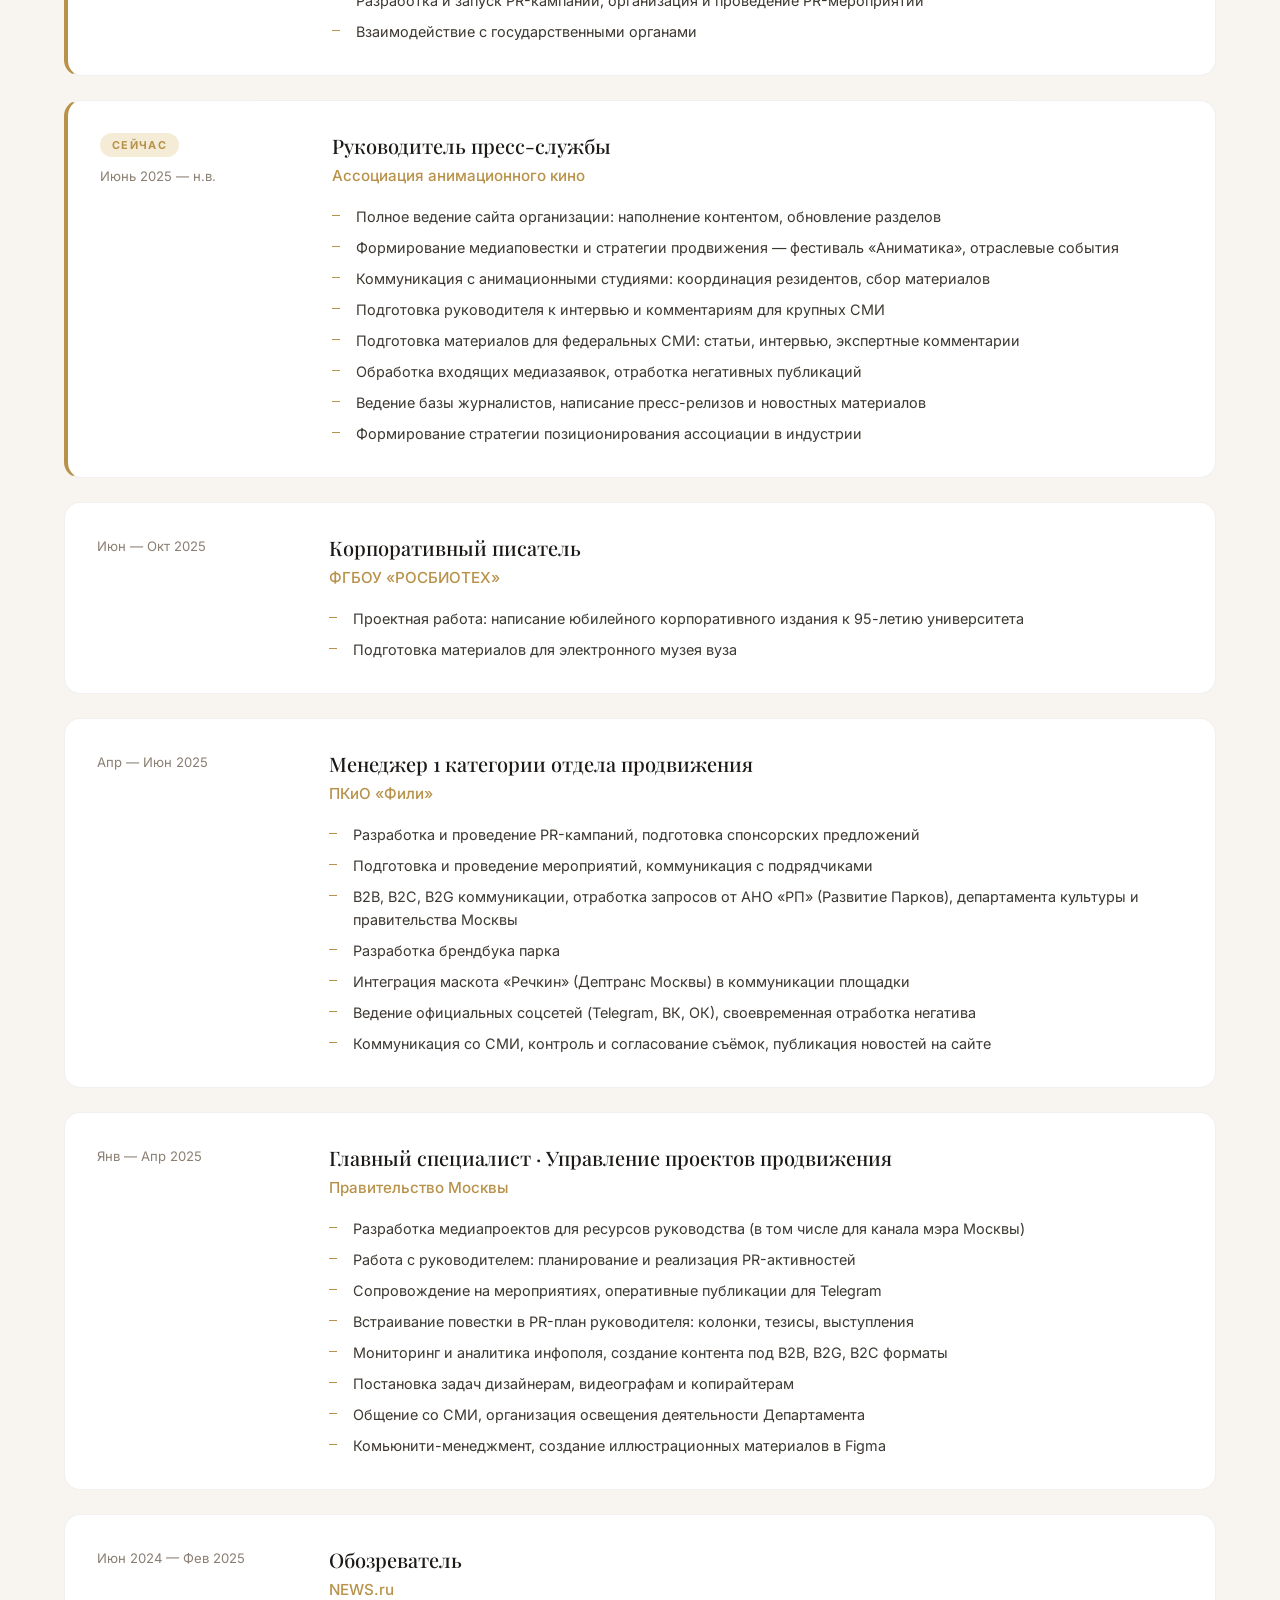
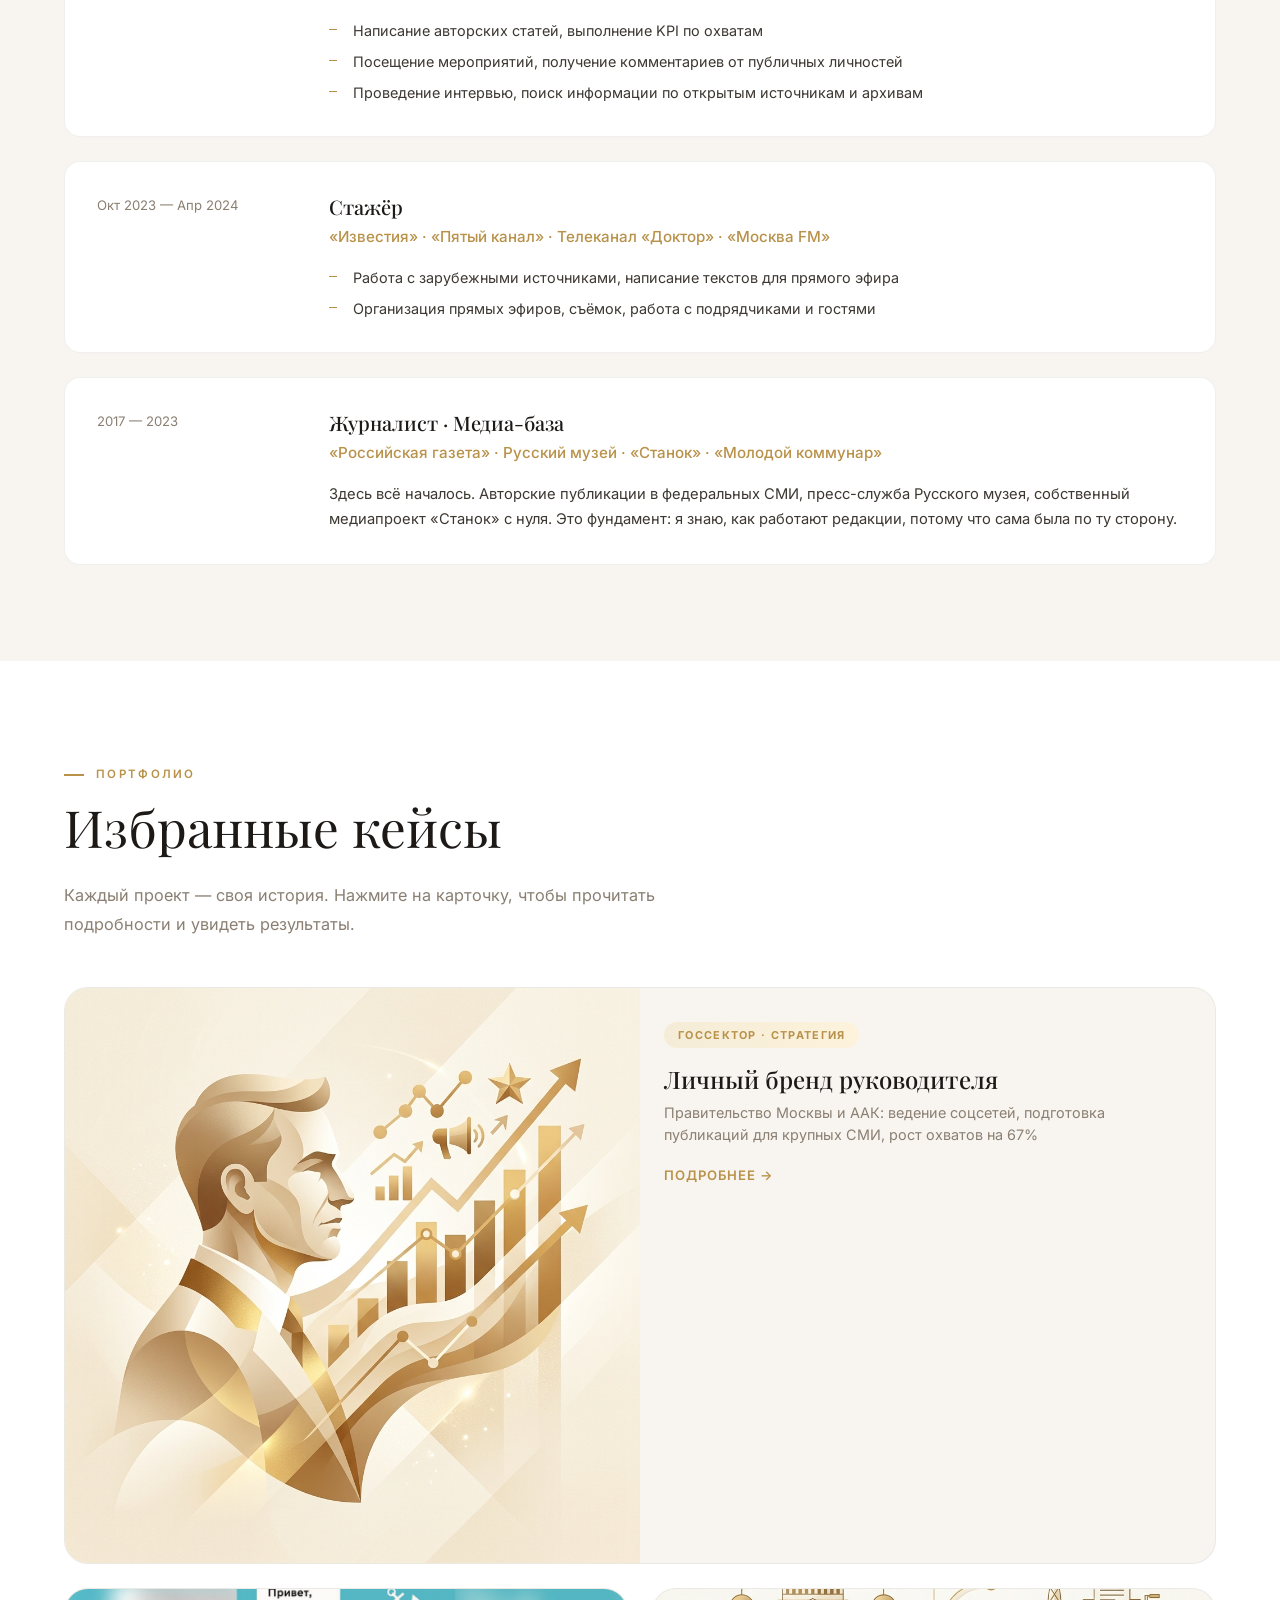
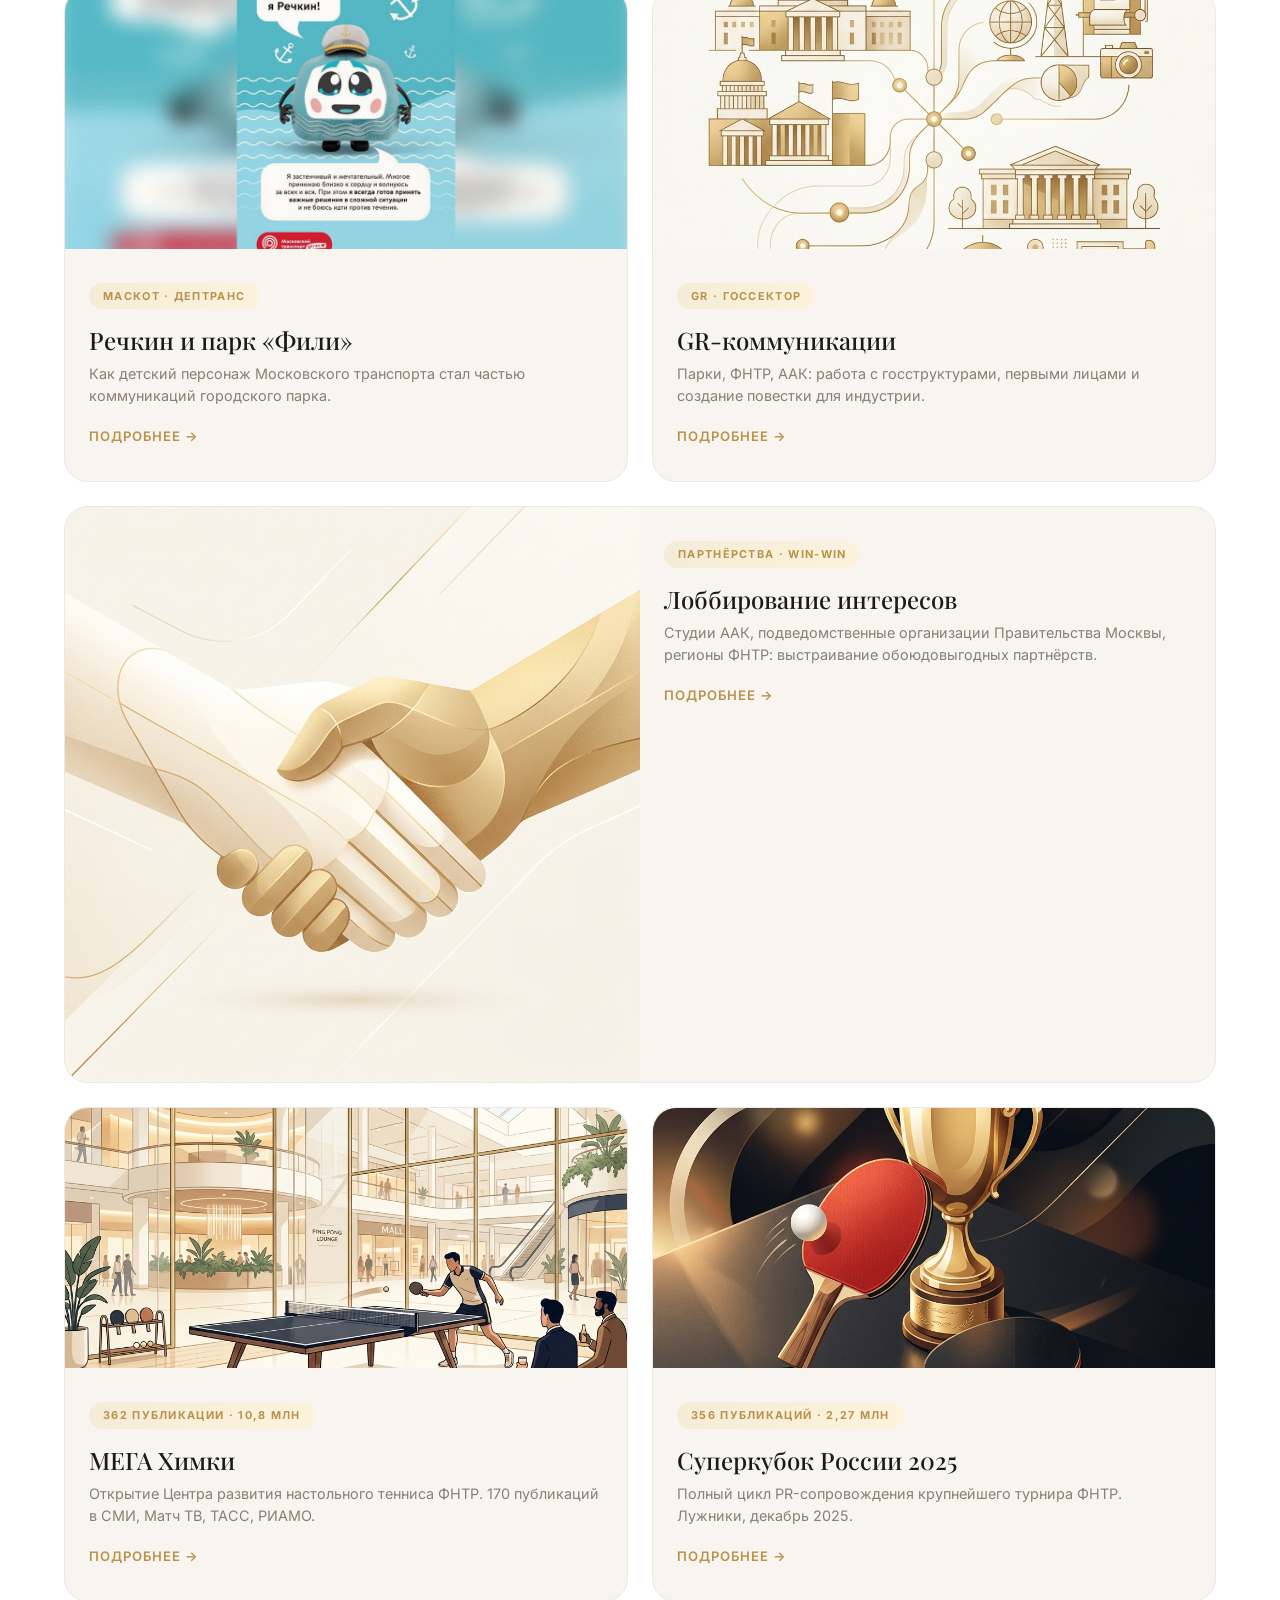
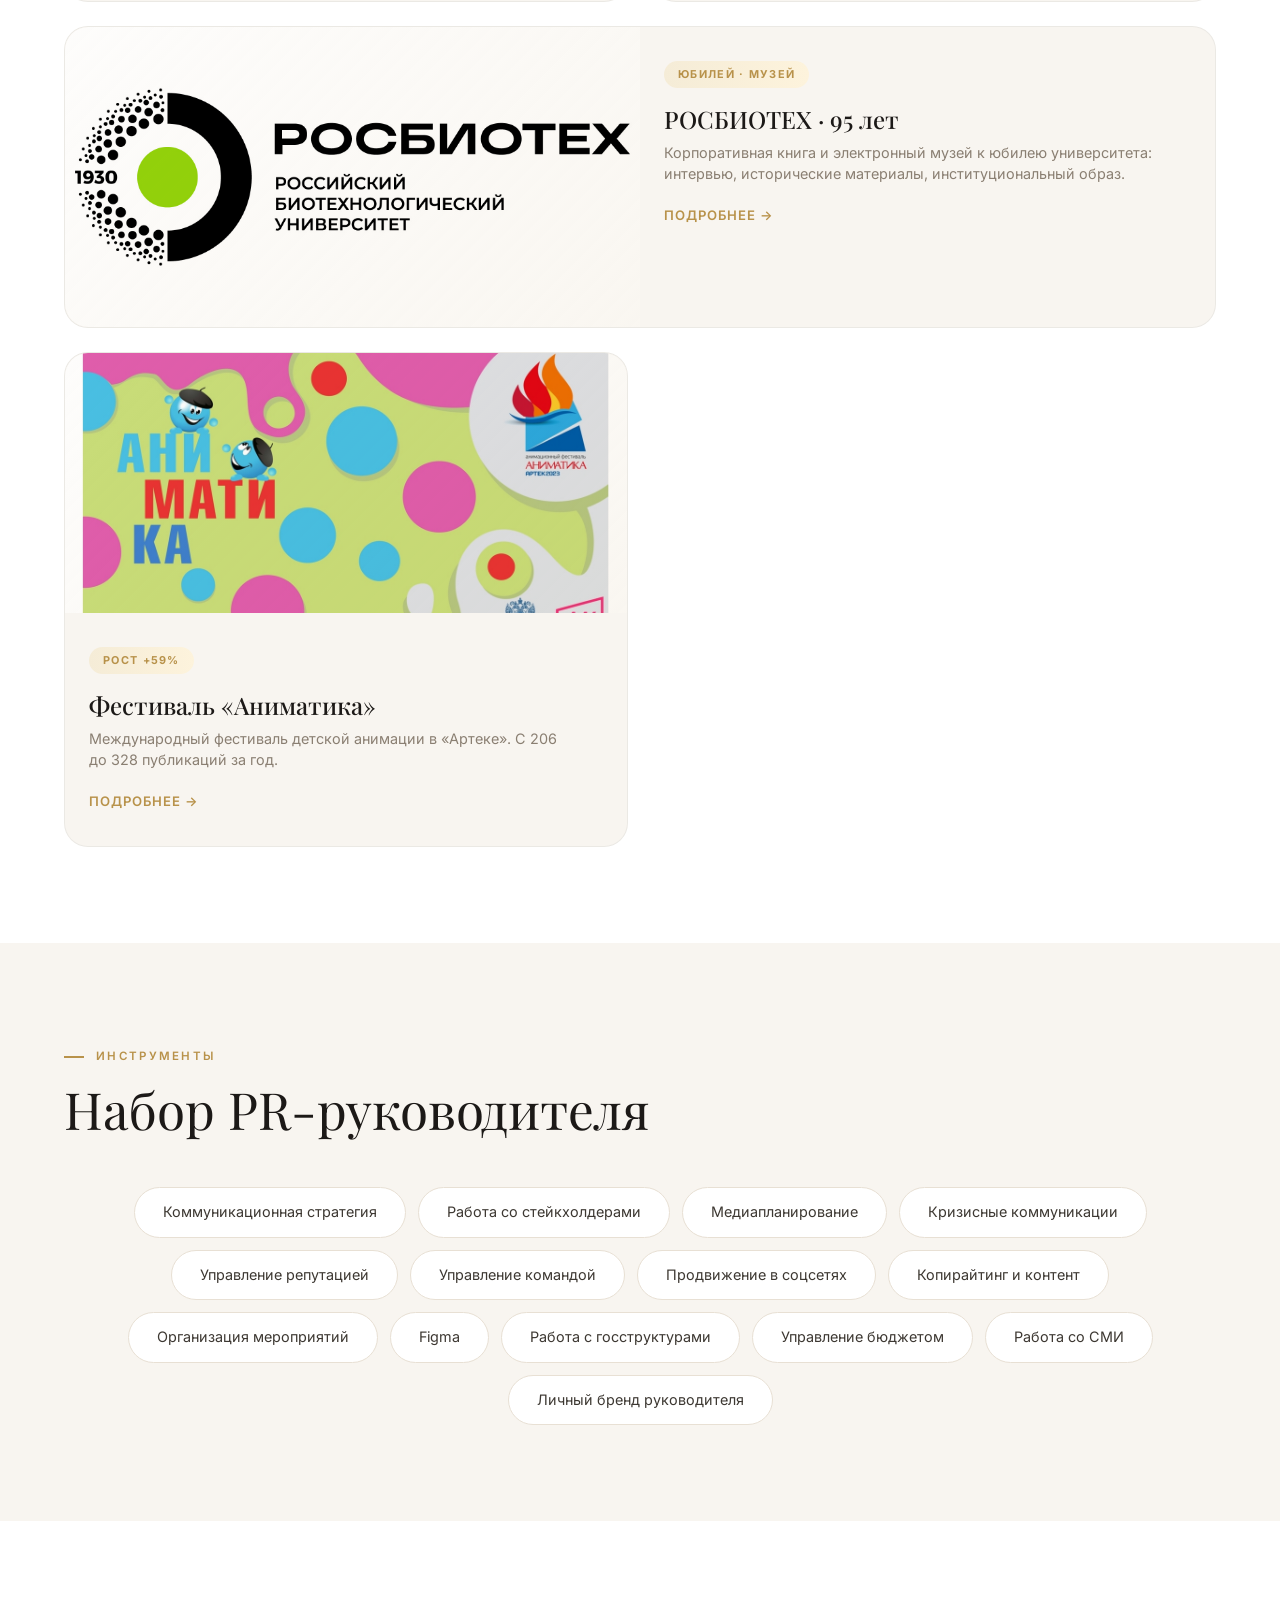
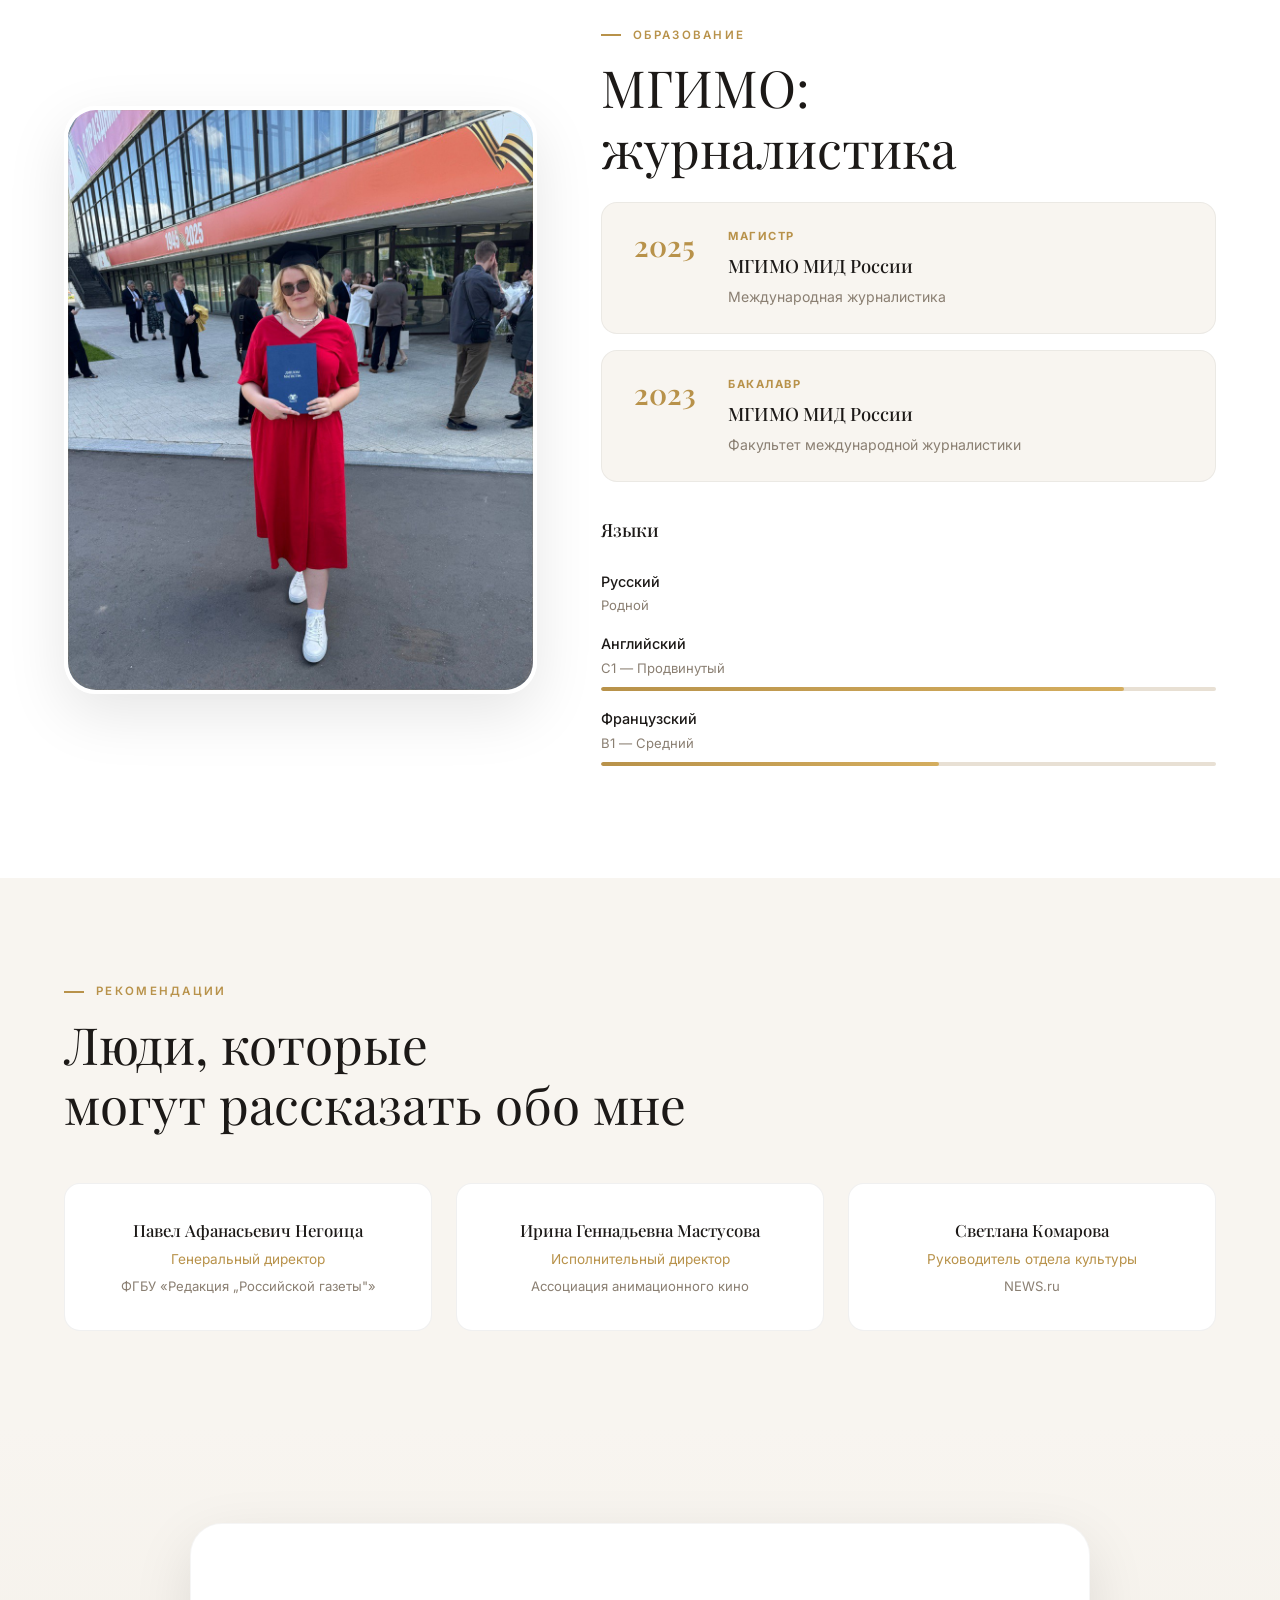
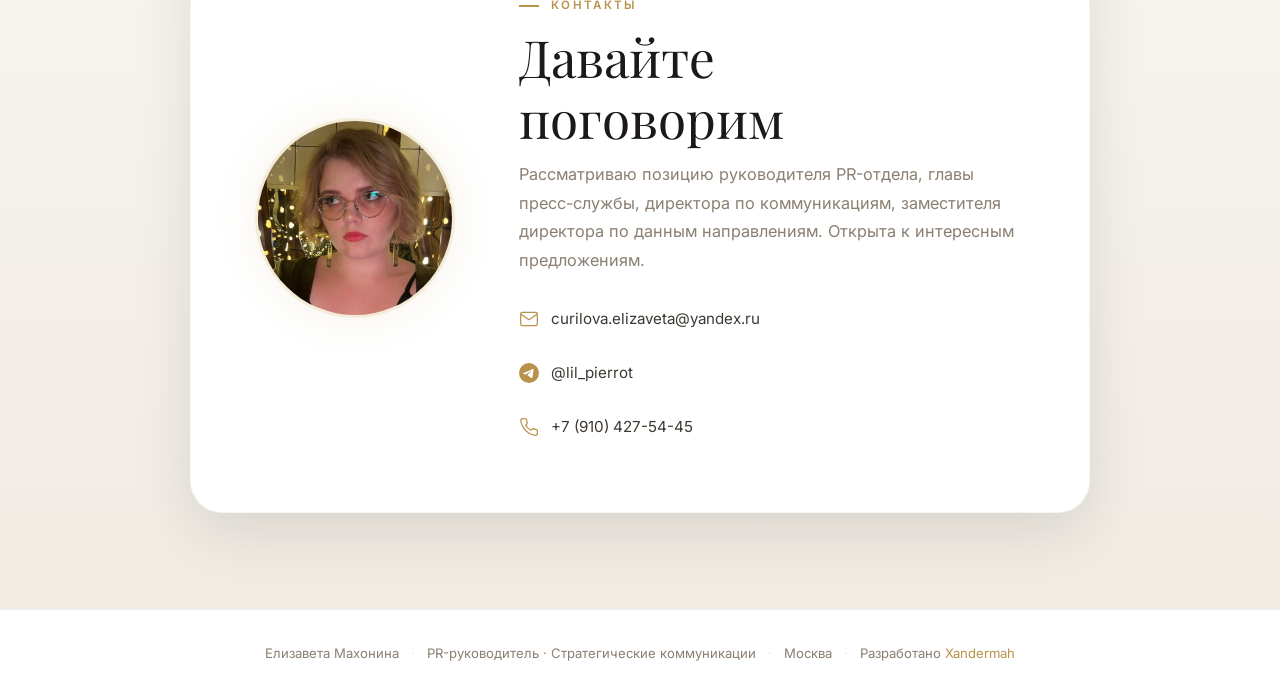
==== commit 8a50e232: "Update index.html" ====
--- a/index.html
+++ b/index.html
@@ -102,7 +102,7 @@
                 </div>
                 <div class="about-right anim-scroll">
                     <p class="text-lead">Я&nbsp;строю коммуникации с&nbsp;нуля — от&nbsp;стратегии и&nbsp;формирования команды до&nbsp;первой публикации в&nbsp;федеральном СМИ.</p>
-                    <p class="text-body">Начинала как журналист: «Российская газета», «Известия», «Пятый канал», NEWS.RU. Знаю медиакухню изнутри — что нужно редактору, как попасть в&nbsp;повестку, как выстроить долгосрочные отношения с&nbsp;изданием.</p>
+                    <p class="text-body">Начинала как журналист: «Российская газета», «Известия», «Москва 24», NEWS.RU. Знаю медиакухню изнутри — что нужно редактору, как попасть в&nbsp;повестку, как выстроить долгосрочные отношения с&nbsp;изданием.</p>
                     <p class="text-body">Сейчас руковожу PR в&nbsp;Олимпийском комитете России и&nbsp;одновременно возглавляю пресс-службу Ассоциации анимационного кино. Работаю с&nbsp;первыми лицами — от&nbsp;Правительства Москвы до&nbsp;руководителей спортивных федераций.</p>
                 </div>
             </div>
@@ -133,7 +133,7 @@
                 <div class="comp-card anim-scroll">
                     <div class="comp-num">02</div>
                     <h3>Управление командой</h3>
-                    <p>Собираю и веду PR-отделы: копирайтеры, дизайнеры, SMM-специалисты, видеографы. Ставлю задачи, контролирую результат. Умею работать с подрядчиками и агентствами.</p>
+                    <p>Собираю и направляю PR-отделы: копирайтеры, дизайнеры, SMM-специалисты, видеографы. Ставлю задачи, контролирую результат. Умею работать с подрядчиками и агентствами.</p>
                 </div>
                 <div class="comp-card anim-scroll">
                     <div class="comp-num">03</div>
@@ -533,9 +533,9 @@
                     <div class="ref-org">ФГБУ «Редакция „Российской газеты"»</div>
                 </div>
                 <div class="ref-card anim-scroll">
-                    <div class="ref-name">Алла Михайловна Бережная</div>
-                    <div class="ref-role">Начальник пресс-службы</div>
-                    <div class="ref-org">Русский музей</div>
+                    <div class="ref-name">Ирина Геннадьевна Мастусова</div>
+                    <div class="ref-role">Исполнительный директор</div>
+                    <div class="ref-org">Ассоциация анимационного кино</div>
                 </div>
                 <div class="ref-card anim-scroll">
                     <div class="ref-name">Светлана Комарова</div>
@@ -558,7 +558,7 @@
                 <div class="cta-body">
                     <span class="label-top">Контакты</span>
                     <h2 class="heading-xl">Давайте<br>поговорим</h2>
-                    <p class="text-body">Ищу позицию руководителя PR-отдела, главы пресс-службы, директора по&nbsp;коммуникациям. Открыта к&nbsp;интересным предложениям.</p>
+                    <p class="text-body">Рассматриваю позицию руководителя PR-отдела, главы пресс-службы, директора по&nbsp;коммуникациям, заместителя директора по данным направлениям. Открыта к&nbsp;интересным предложениям.</p>
                     <div class="cta-links">
                         <a href="mailto:curilova.elizaveta@yandex.ru" class="cta-link magnetic" id="contact-email">
                             <svg viewBox="0 0 24 24" fill="none" stroke="currentColor" stroke-width="1.5"><path d="M4 4h16c1.1 0 2 .9 2 2v12c0 1.1-.9 2-2 2H4c-1.1 0-2-.9-2-2V6c0-1.1.9-2 2-2z"/><polyline points="22,6 12,13 2,6"/></svg>
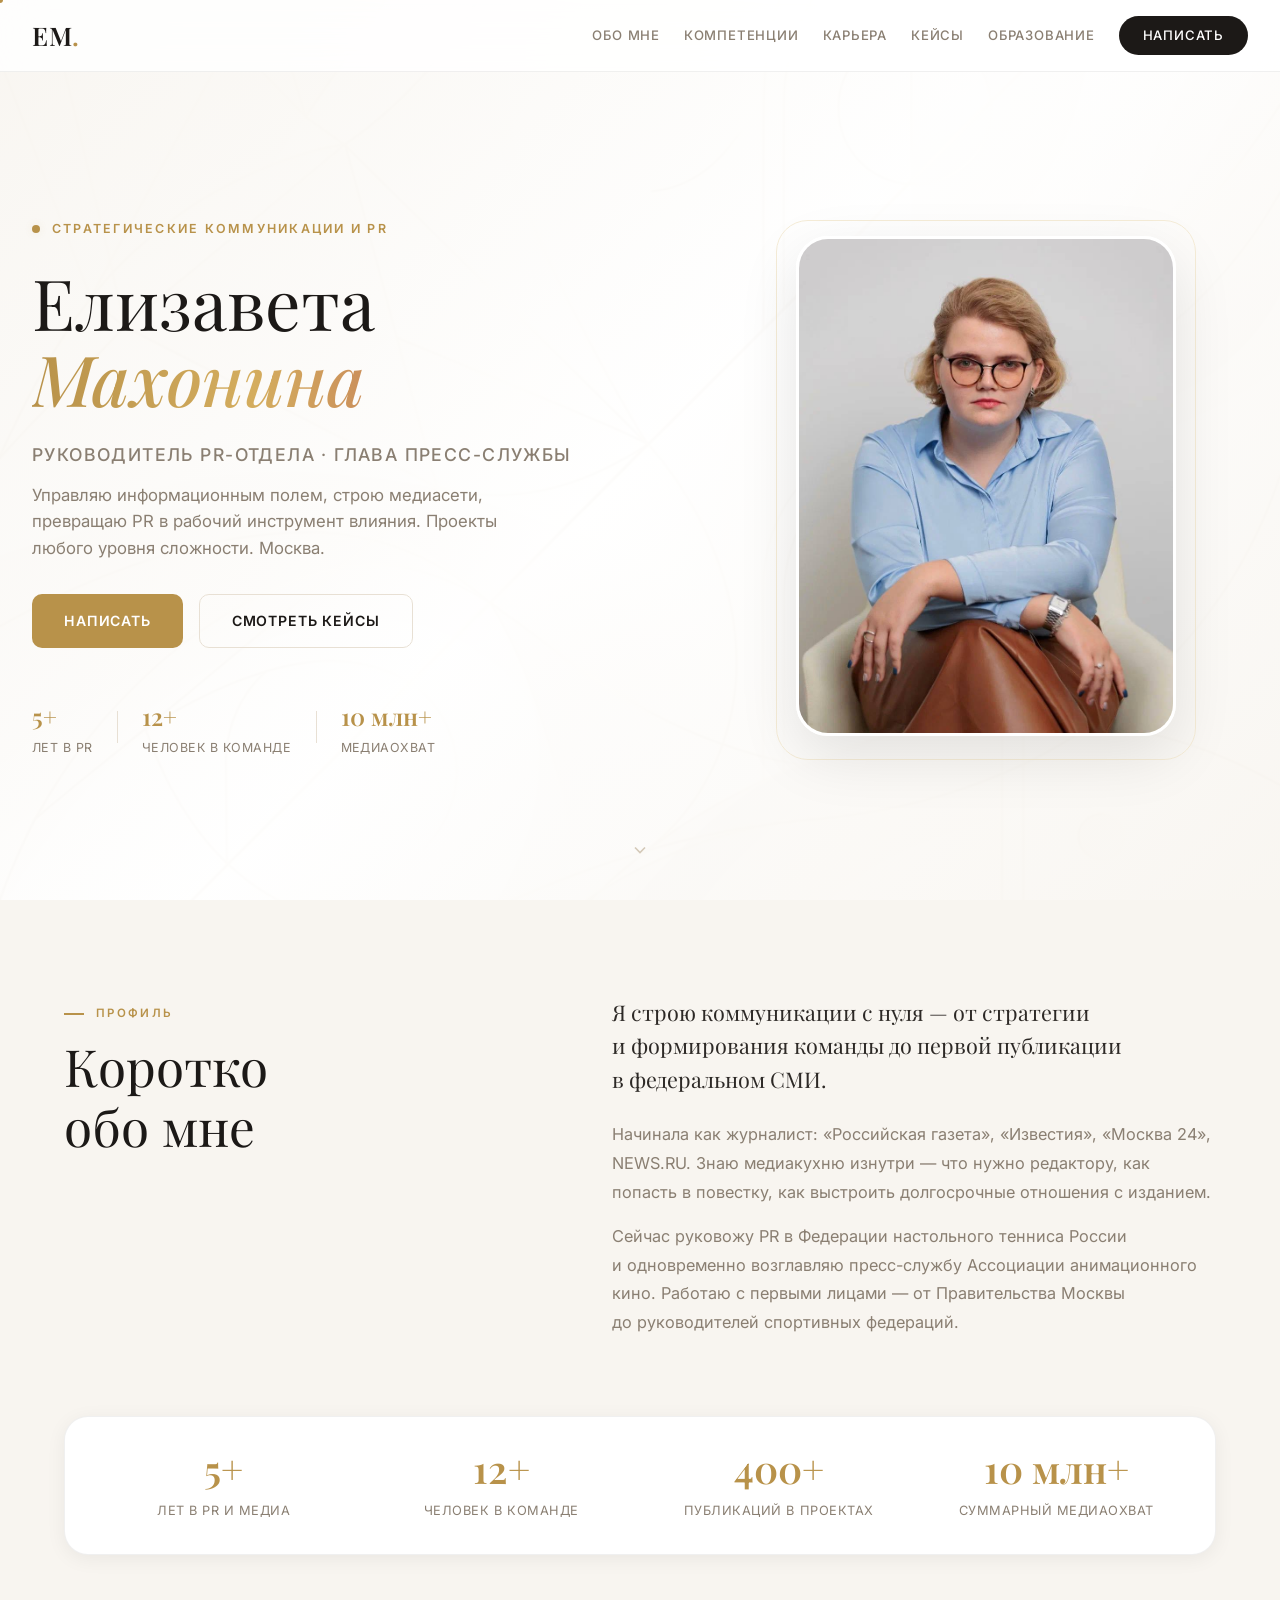
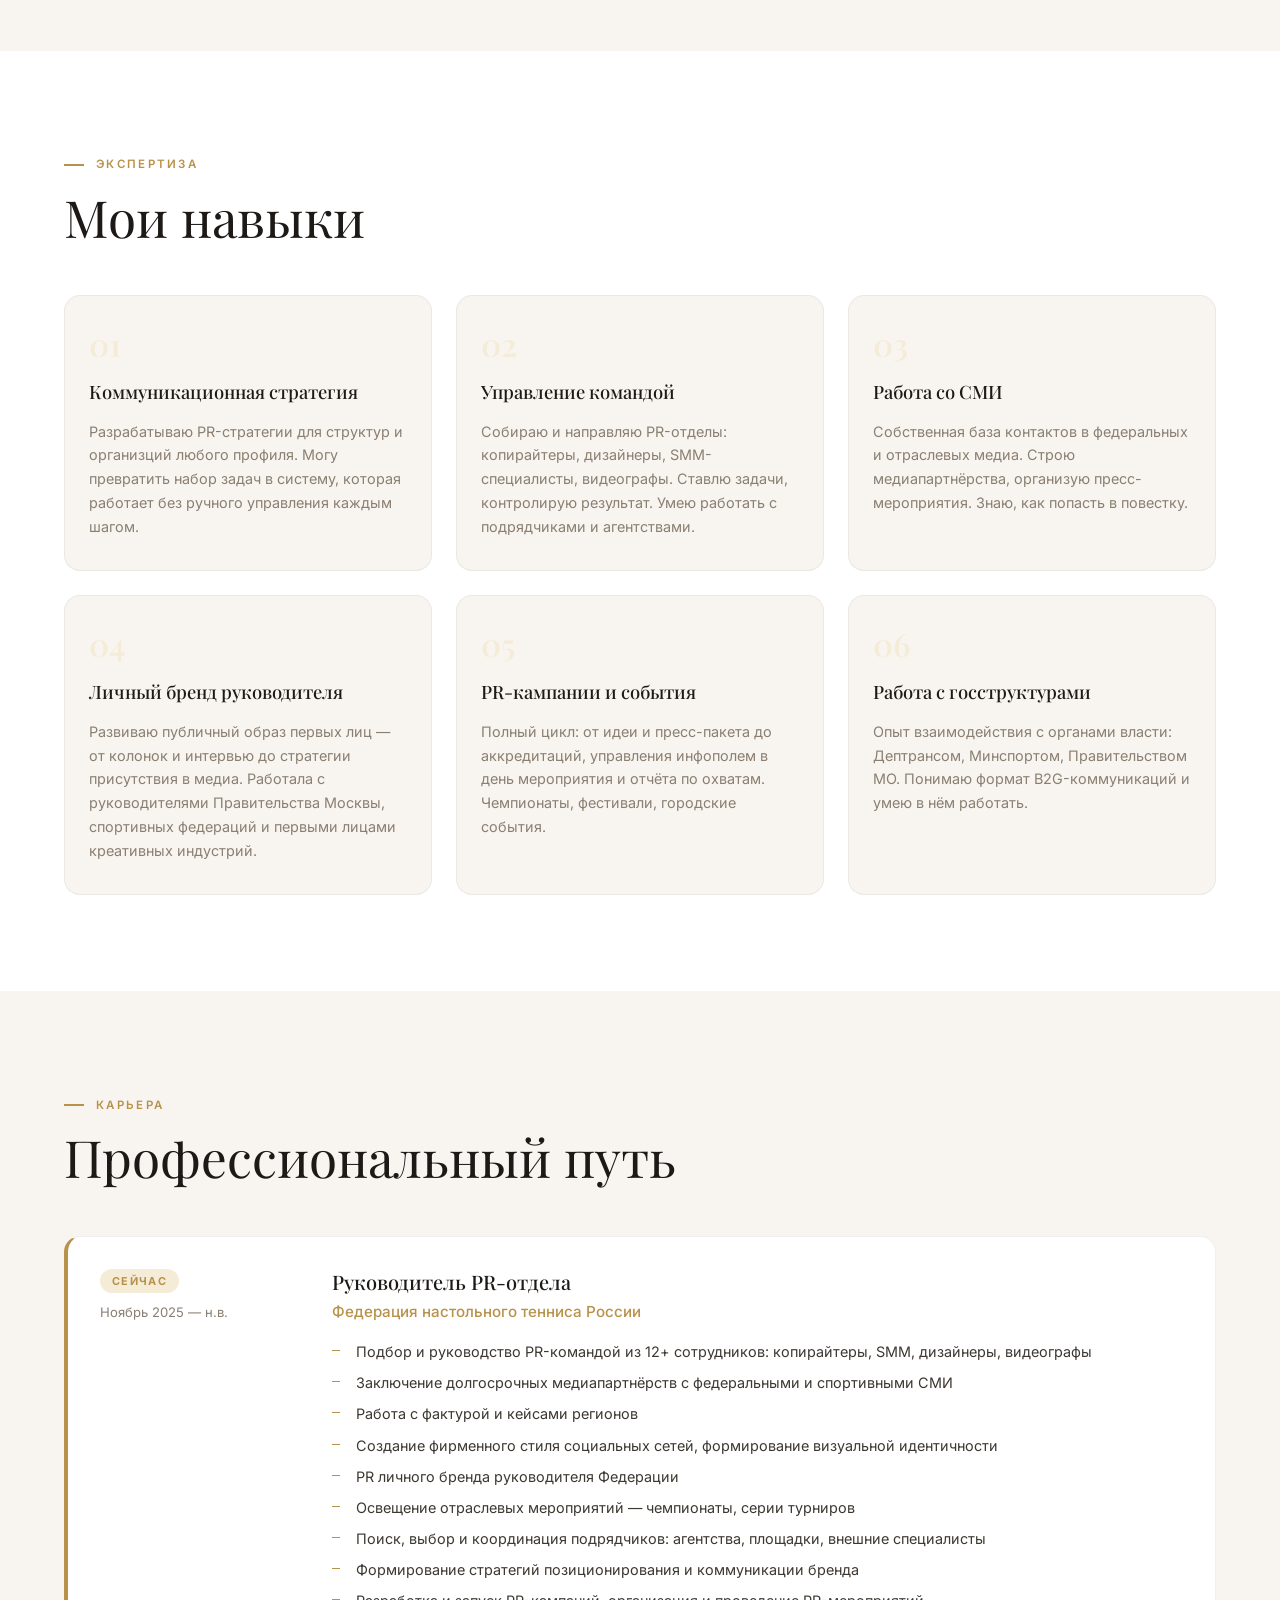
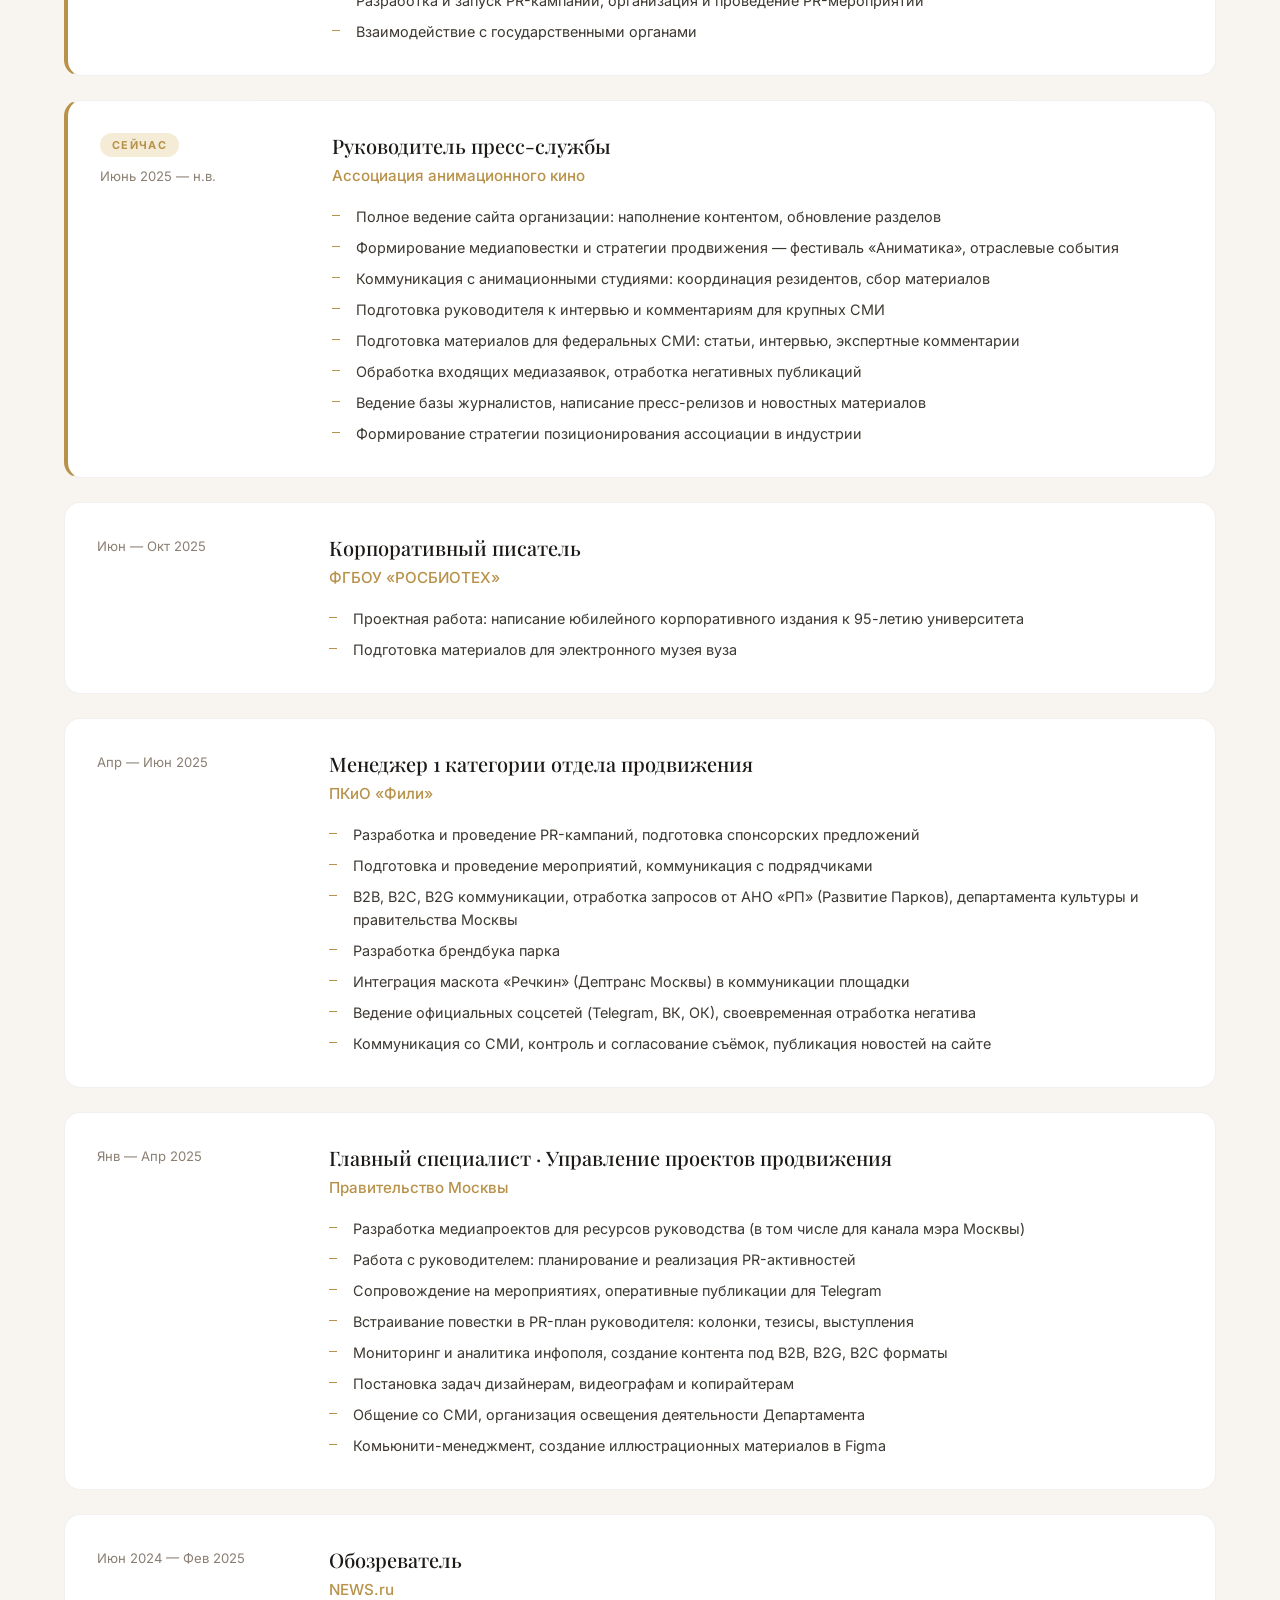
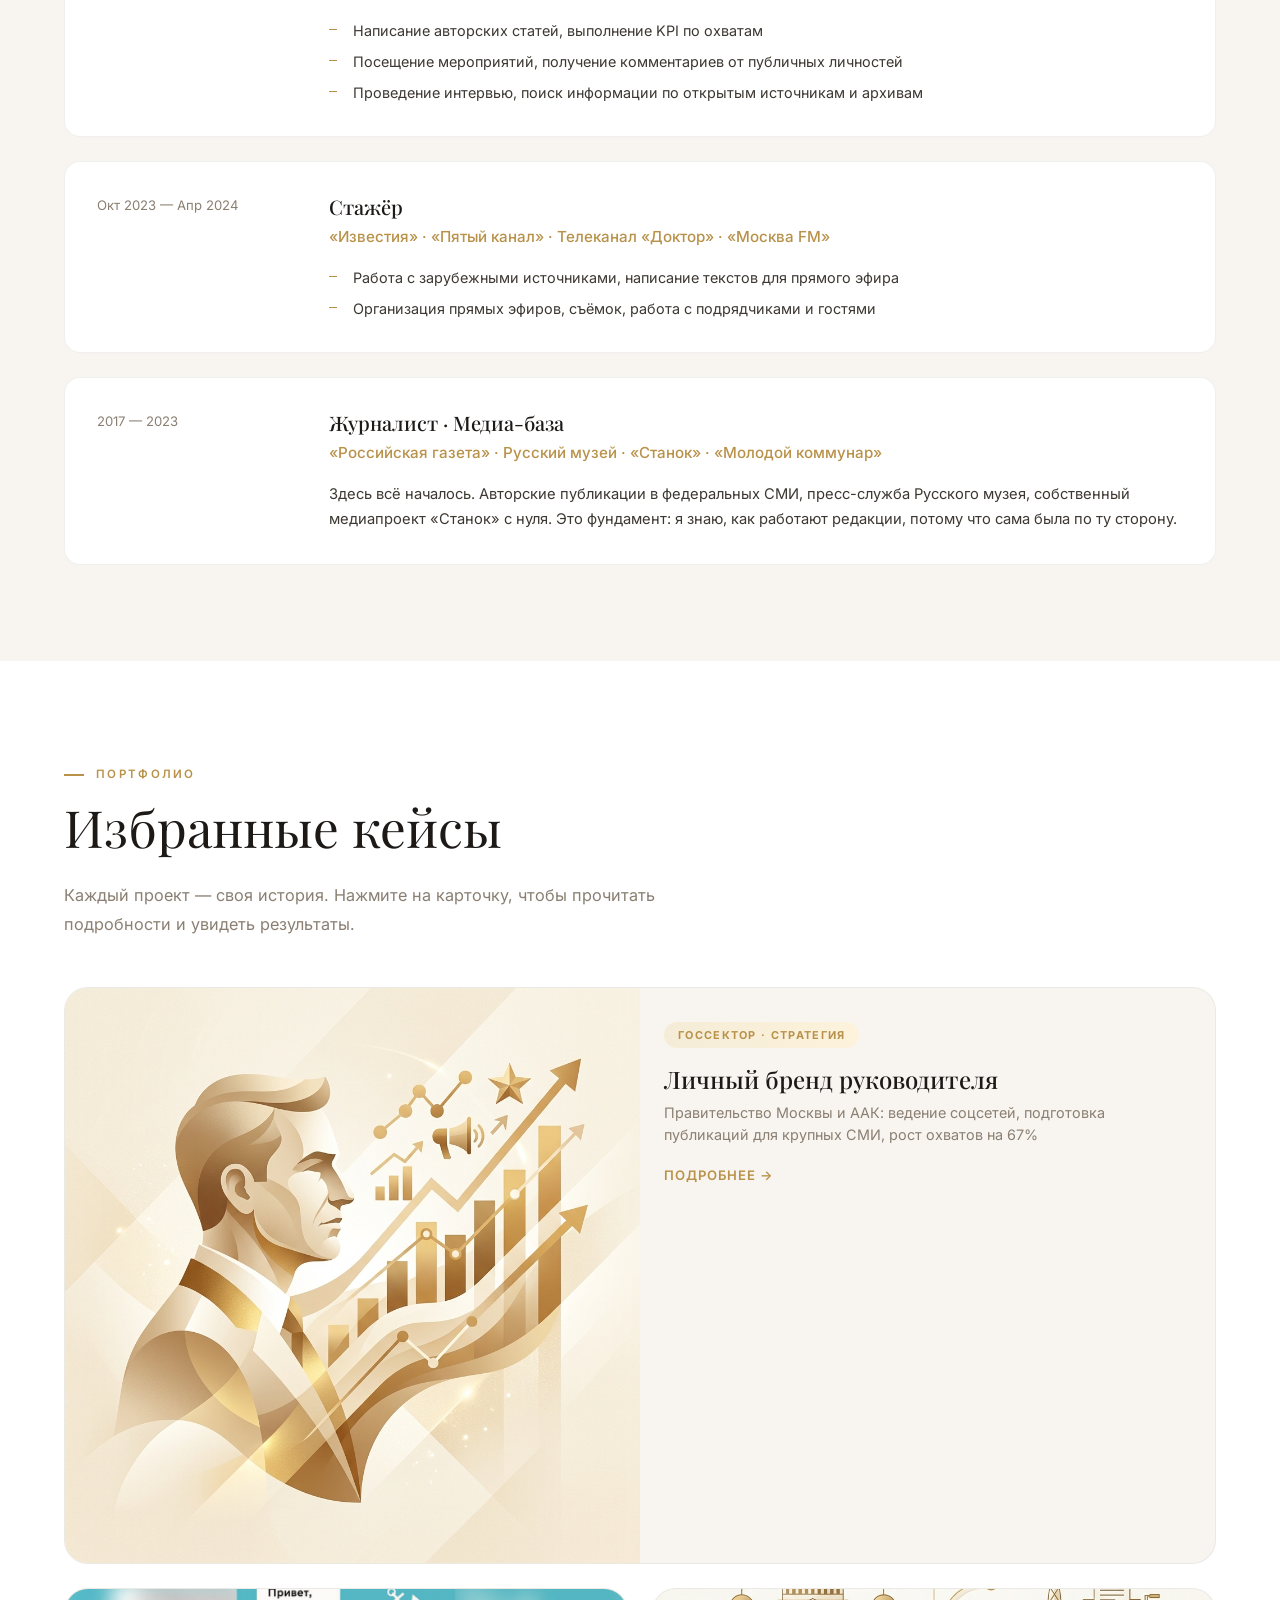
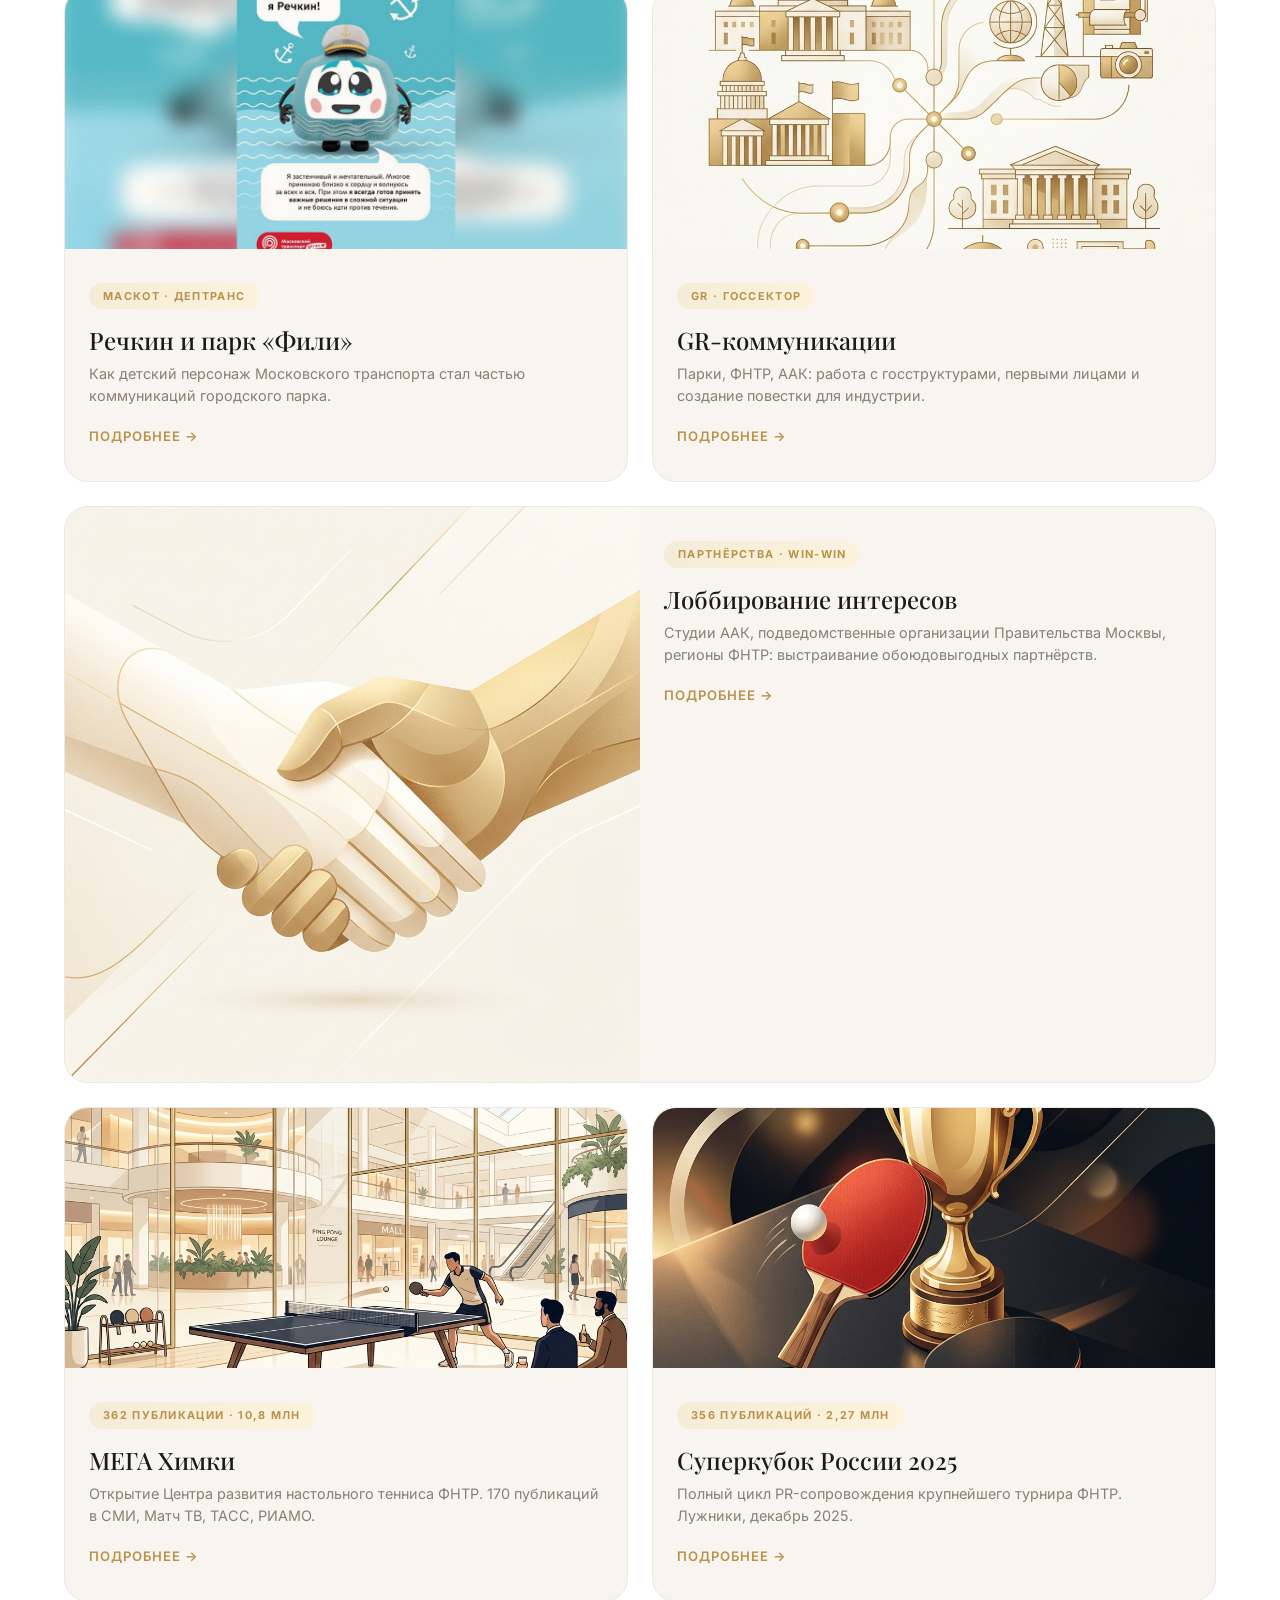
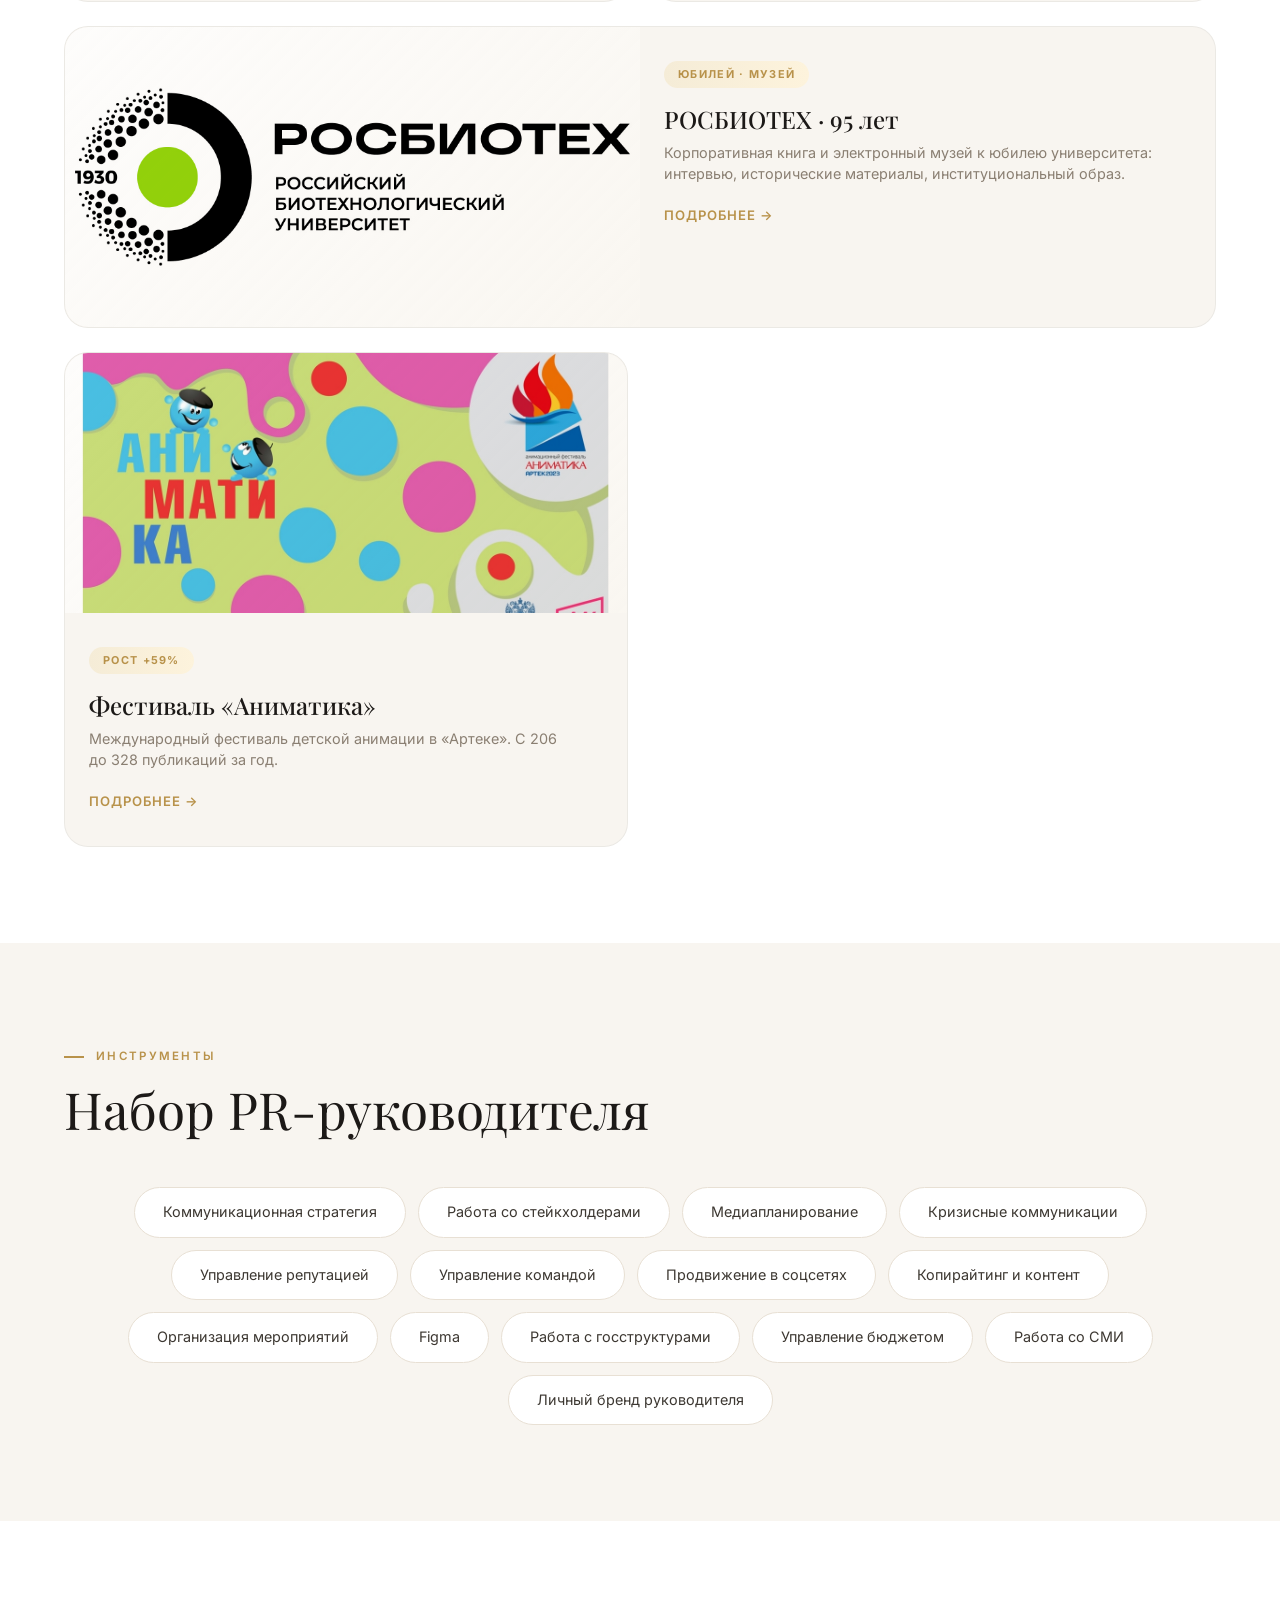
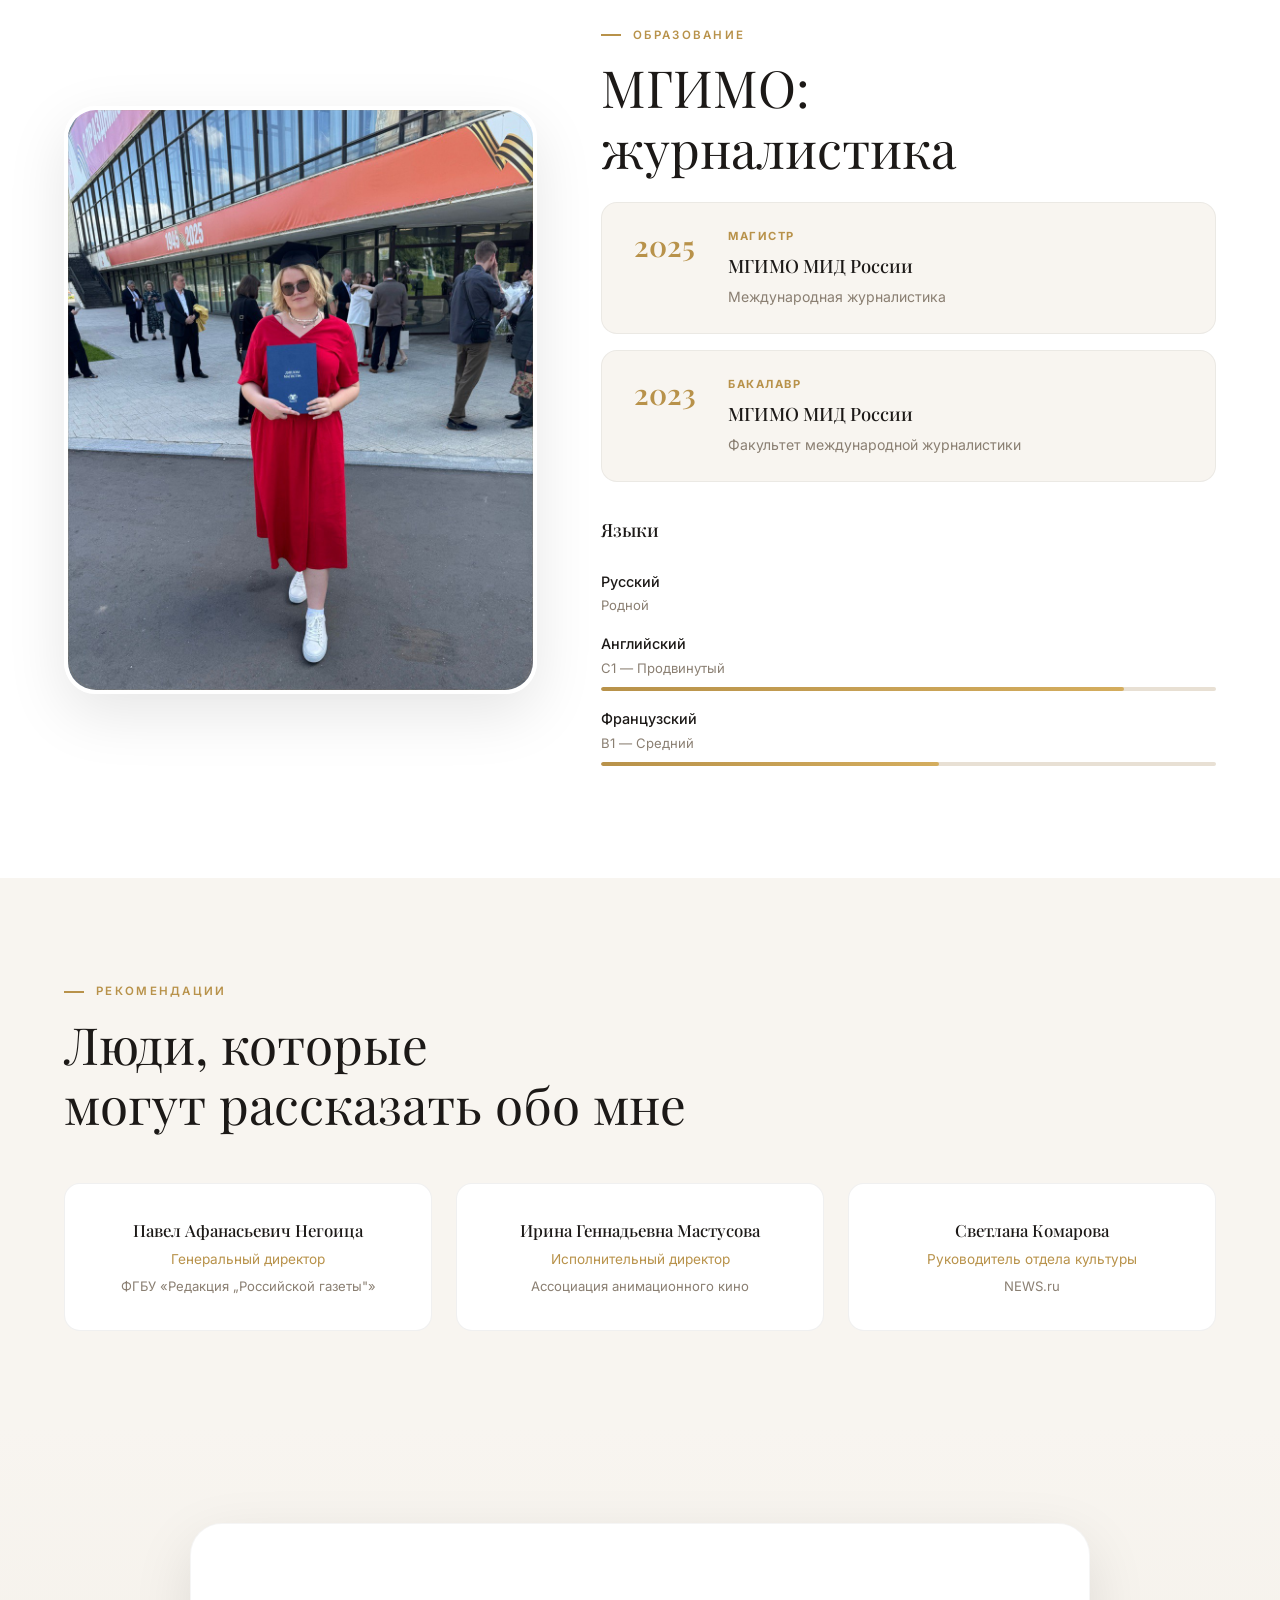
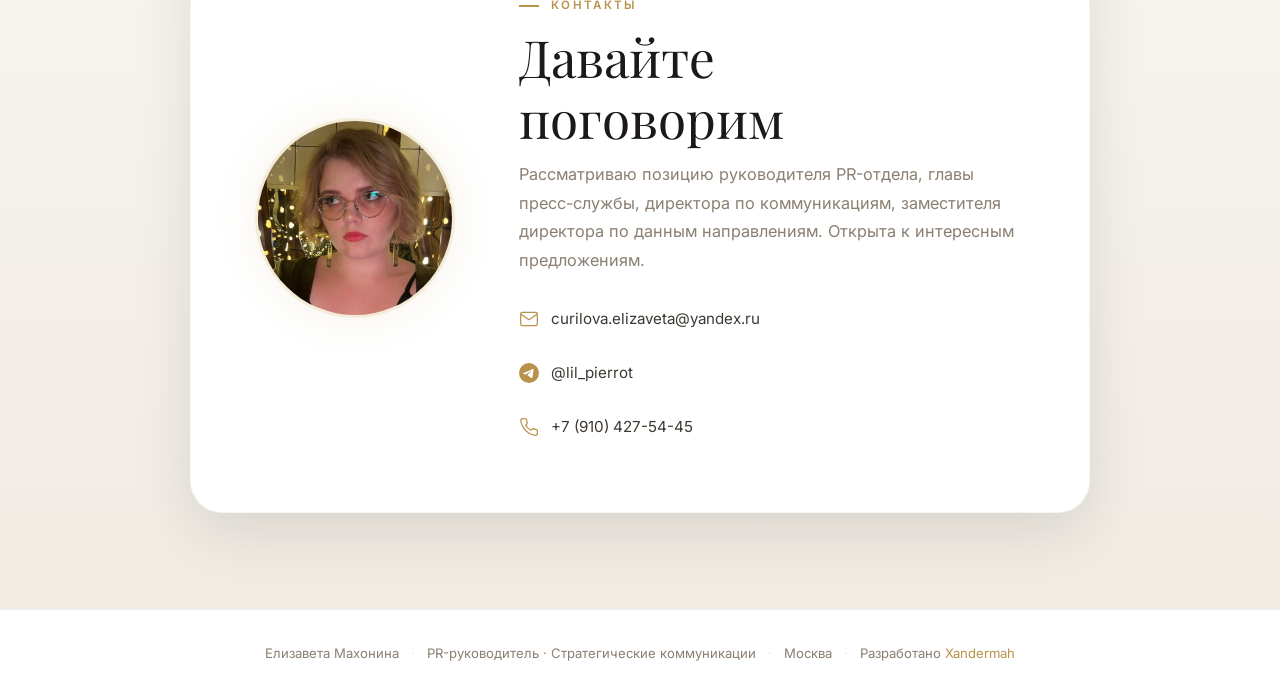
==== commit de75f2a5: "Update index.html" ====
--- a/index.html
+++ b/index.html
@@ -103,7 +103,7 @@
                 <div class="about-right anim-scroll">
                     <p class="text-lead">Я&nbsp;строю коммуникации с&nbsp;нуля — от&nbsp;стратегии и&nbsp;формирования команды до&nbsp;первой публикации в&nbsp;федеральном СМИ.</p>
                     <p class="text-body">Начинала как журналист: «Российская газета», «Известия», «Москва 24», NEWS.RU. Знаю медиакухню изнутри — что нужно редактору, как попасть в&nbsp;повестку, как выстроить долгосрочные отношения с&nbsp;изданием.</p>
-                    <p class="text-body">Сейчас руковожу PR в&nbsp;Олимпийском комитете России и&nbsp;одновременно возглавляю пресс-службу Ассоциации анимационного кино. Работаю с&nbsp;первыми лицами — от&nbsp;Правительства Москвы до&nbsp;руководителей спортивных федераций.</p>
+                    <p class="text-body">Сейчас руковожу PR в&nbsp;Федерации настольного тенниса России и&nbsp;одновременно возглавляю пресс-службу Ассоциации анимационного кино. Работаю с&nbsp;первыми лицами — от&nbsp;Правительства Москвы до&nbsp;руководителей спортивных федераций.</p>
                 </div>
             </div>
             <div class="stats-ribbon anim-scroll">
@@ -178,7 +178,7 @@
                     </div>
                     <div class="exp-main">
                         <h3 class="exp-role">Руководитель PR-отдела</h3>
-                        <div class="exp-company">Олимпийский комитет России</div>
+                        <div class="exp-company">Федерация настольного тенниса России</div>
                         <ul class="exp-list">
                             <li>Подбор и руководство PR-командой из 12+ сотрудников: копирайтеры, SMM, дизайнеры, видеографы</li>
                             <li>Заключение долгосрочных медиапартнёрств с федеральными и спортивными СМИ</li>
--- a/styles.css
+++ b/styles.css
@@ -1122,7 +1122,19 @@
         padding: 12px 28px;
         margin-top: var(--s2);
     }
-
+.case-tile-wide .case-tile-img {
+    height: auto;
+    min-height: 0;
+}
+
+.case-tile-wide .case-tile-img img {
+    height: auto;
+    object-fit: contain;
+}
+
+.case-tile-wide .case-tile-img.case-tile-img-tinted::after {
+    inset: 0;
+}
     .comp-grid { grid-template-columns: 1fr; }
     .cases-mosaic { grid-template-columns: 1fr; }
     .exp-card { grid-template-columns: 1fr; gap: var(--s3); }
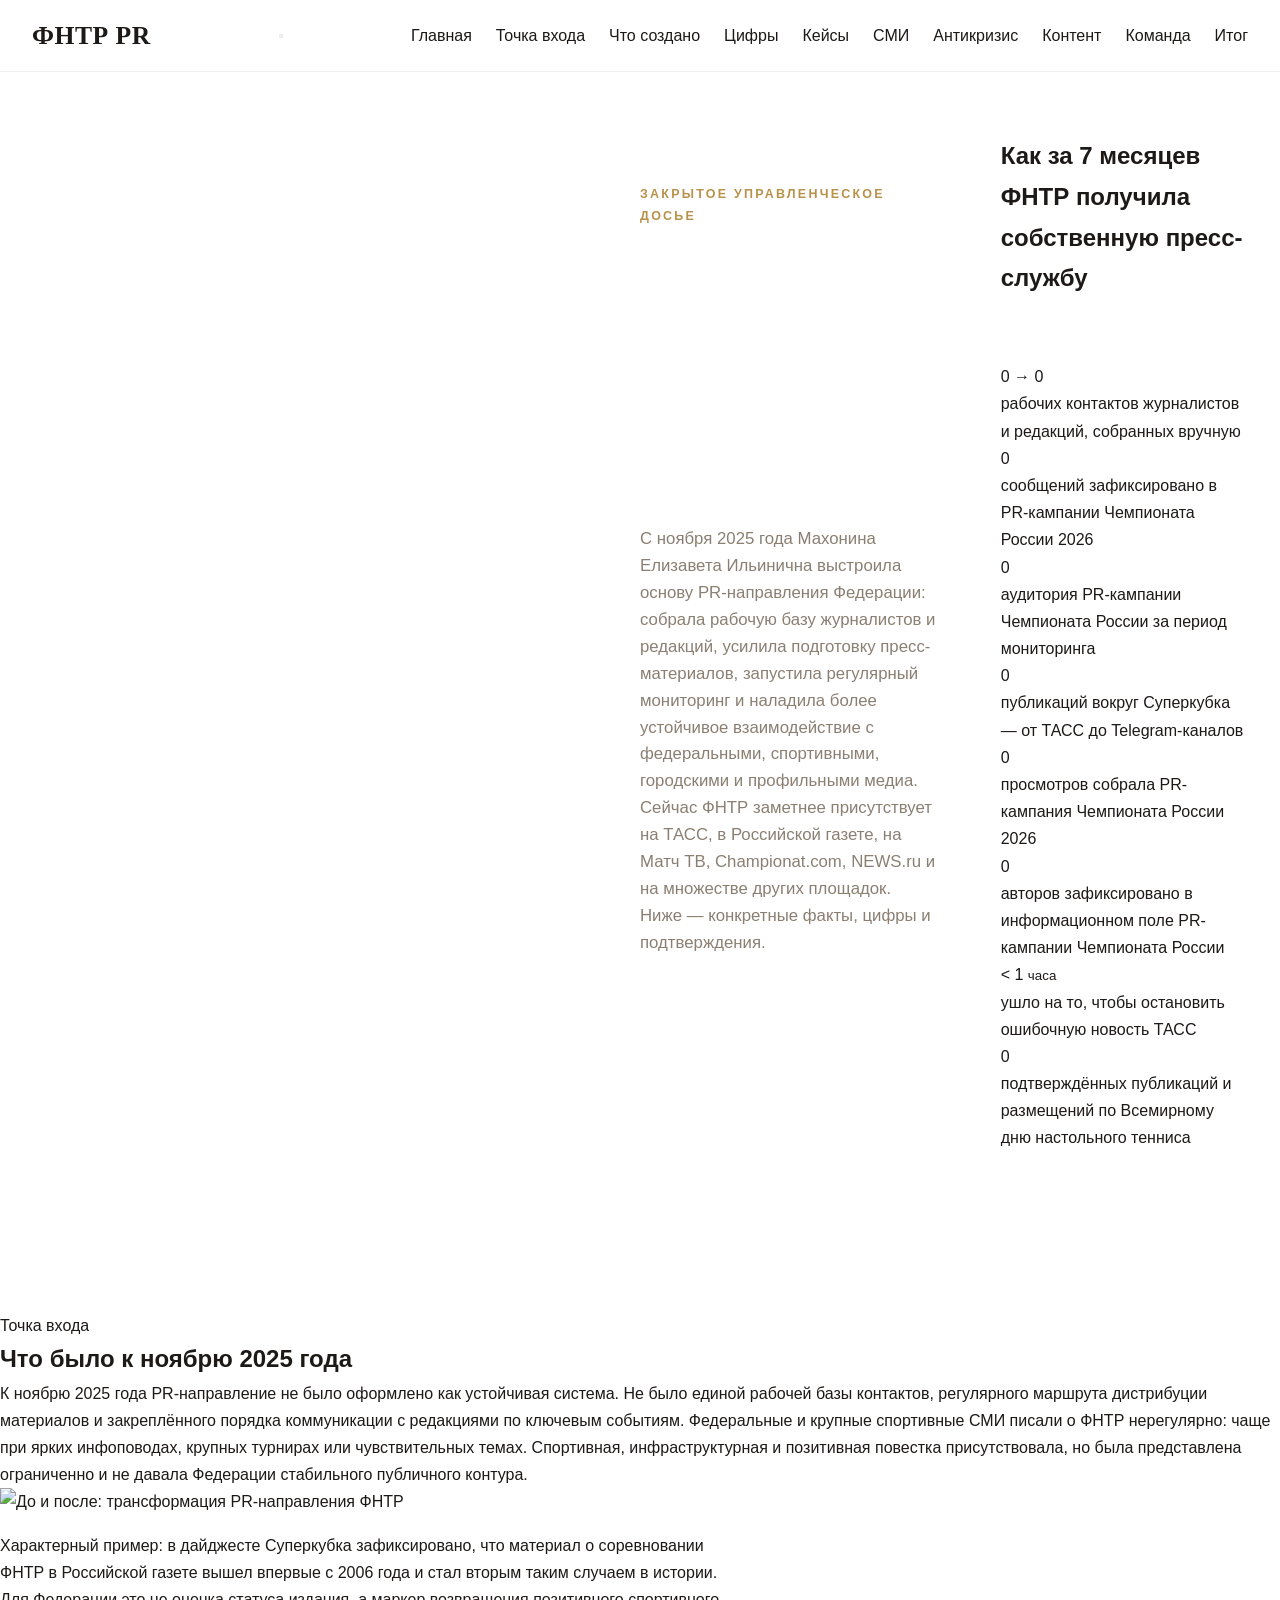
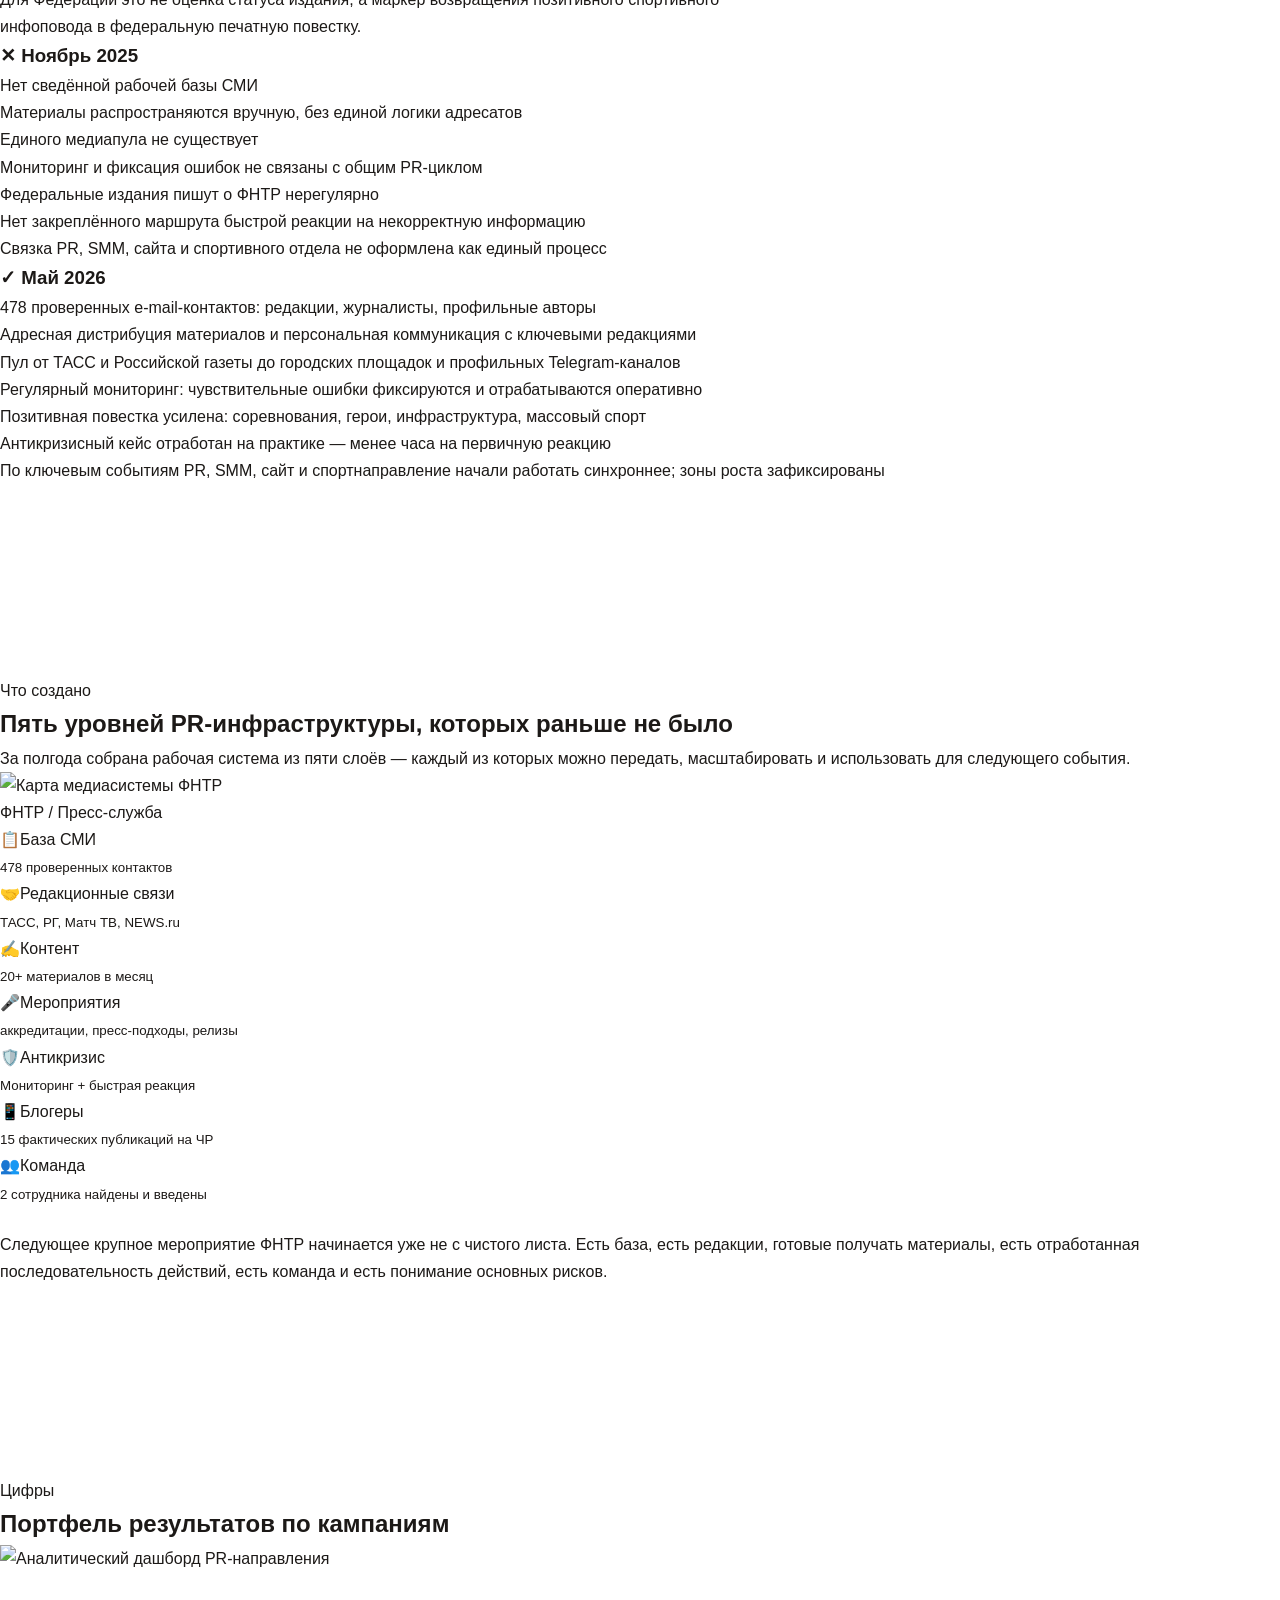
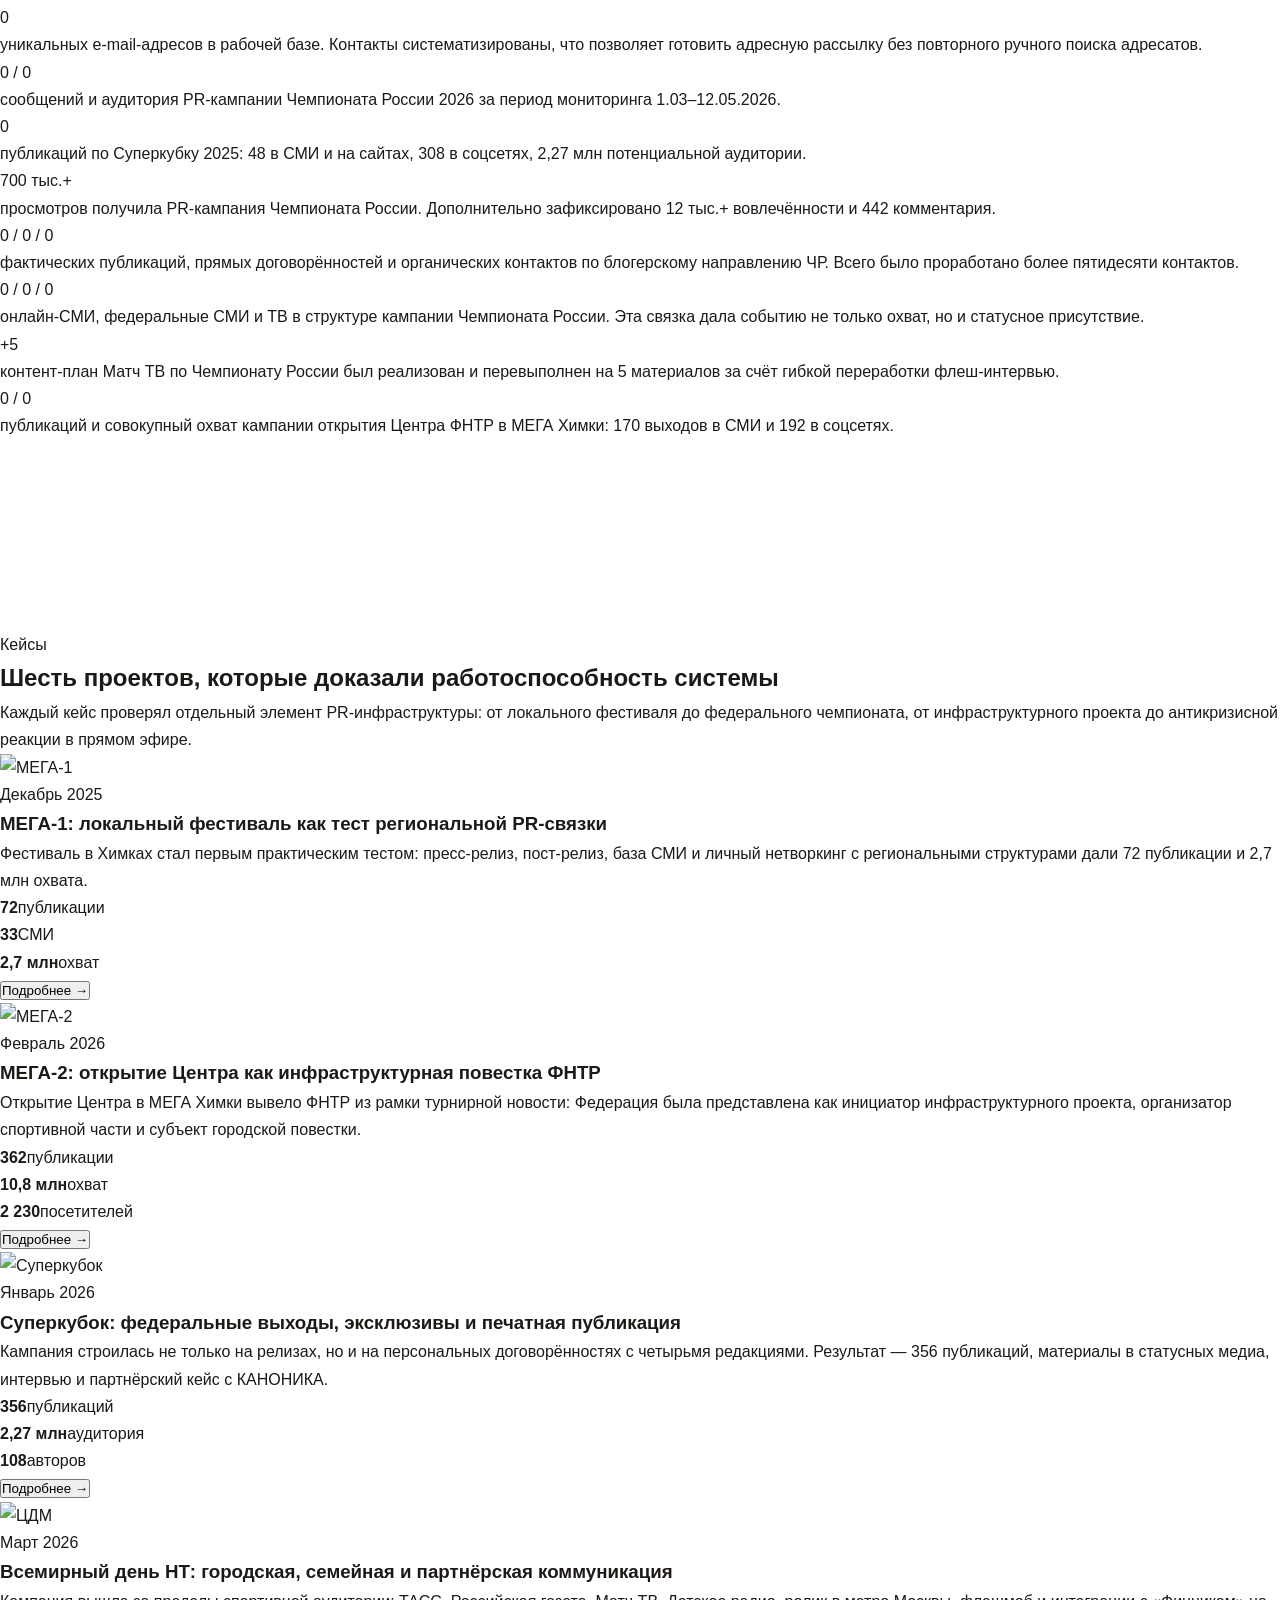
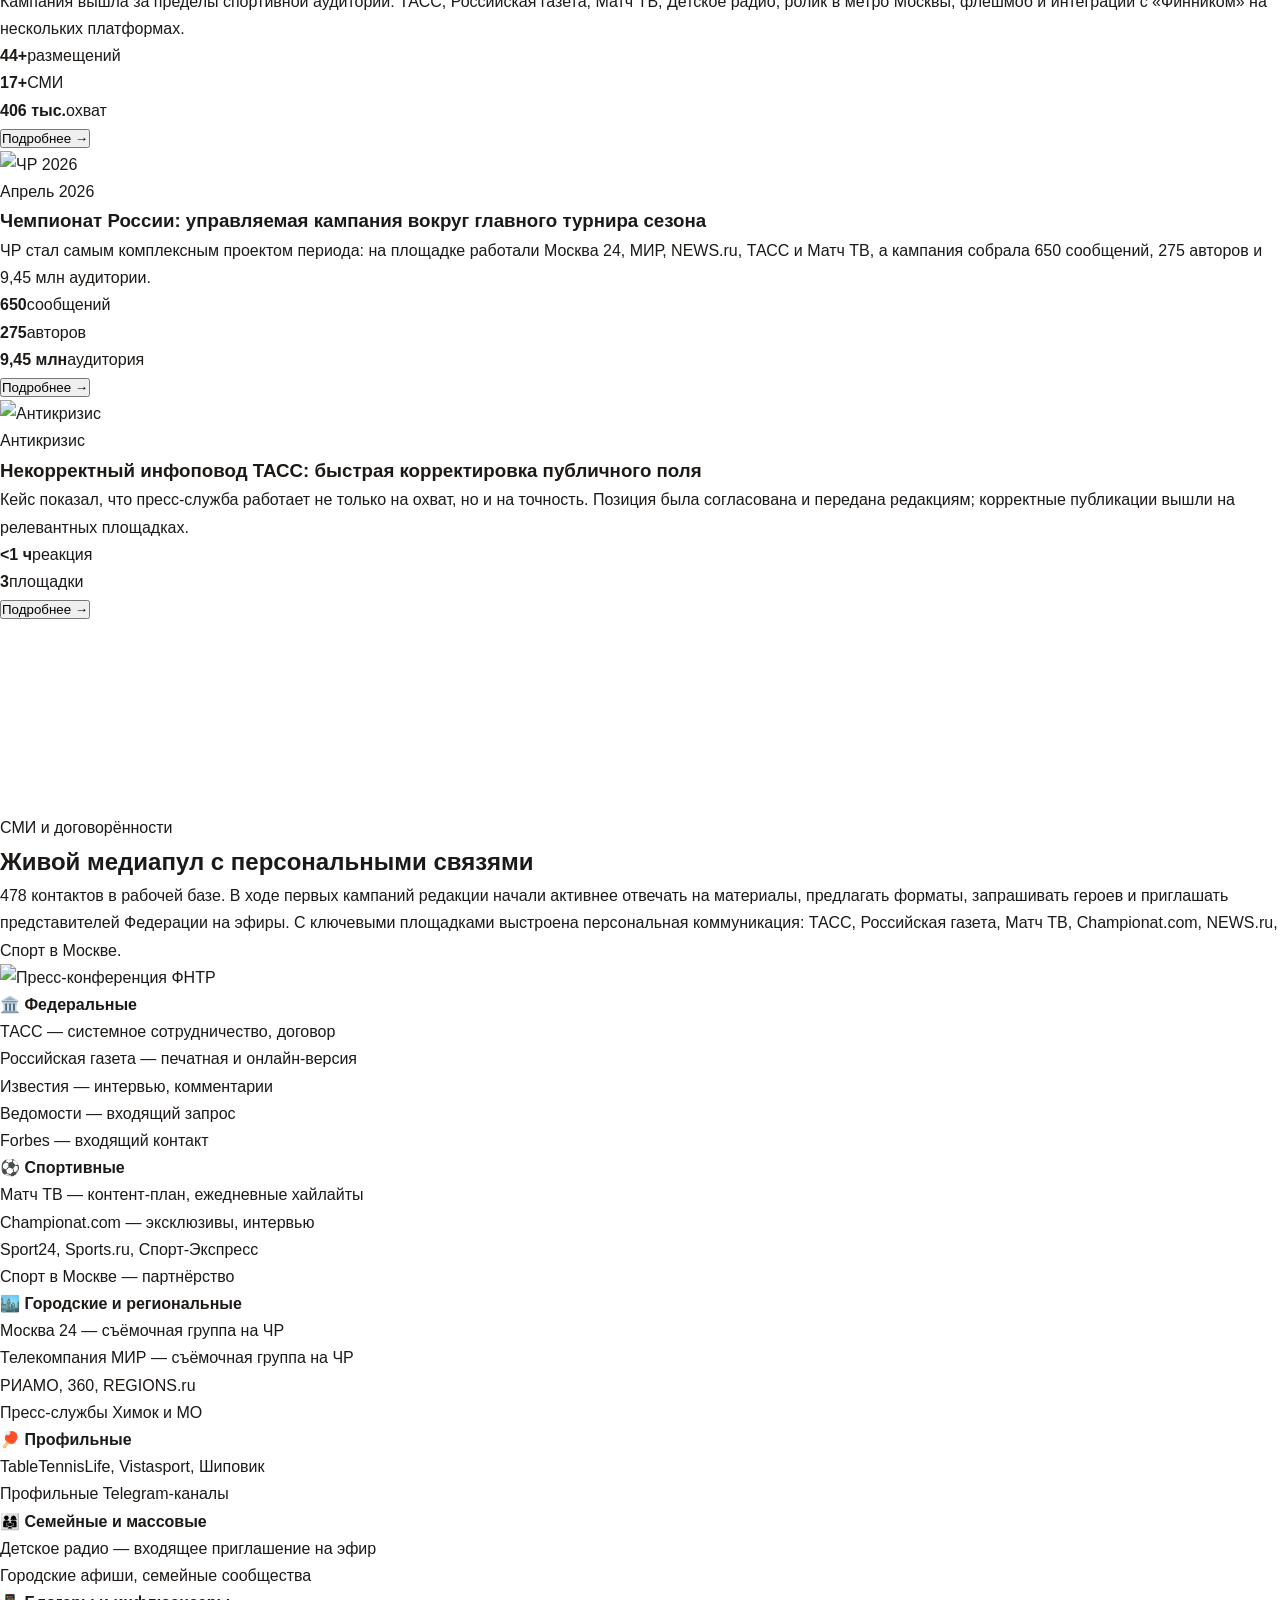
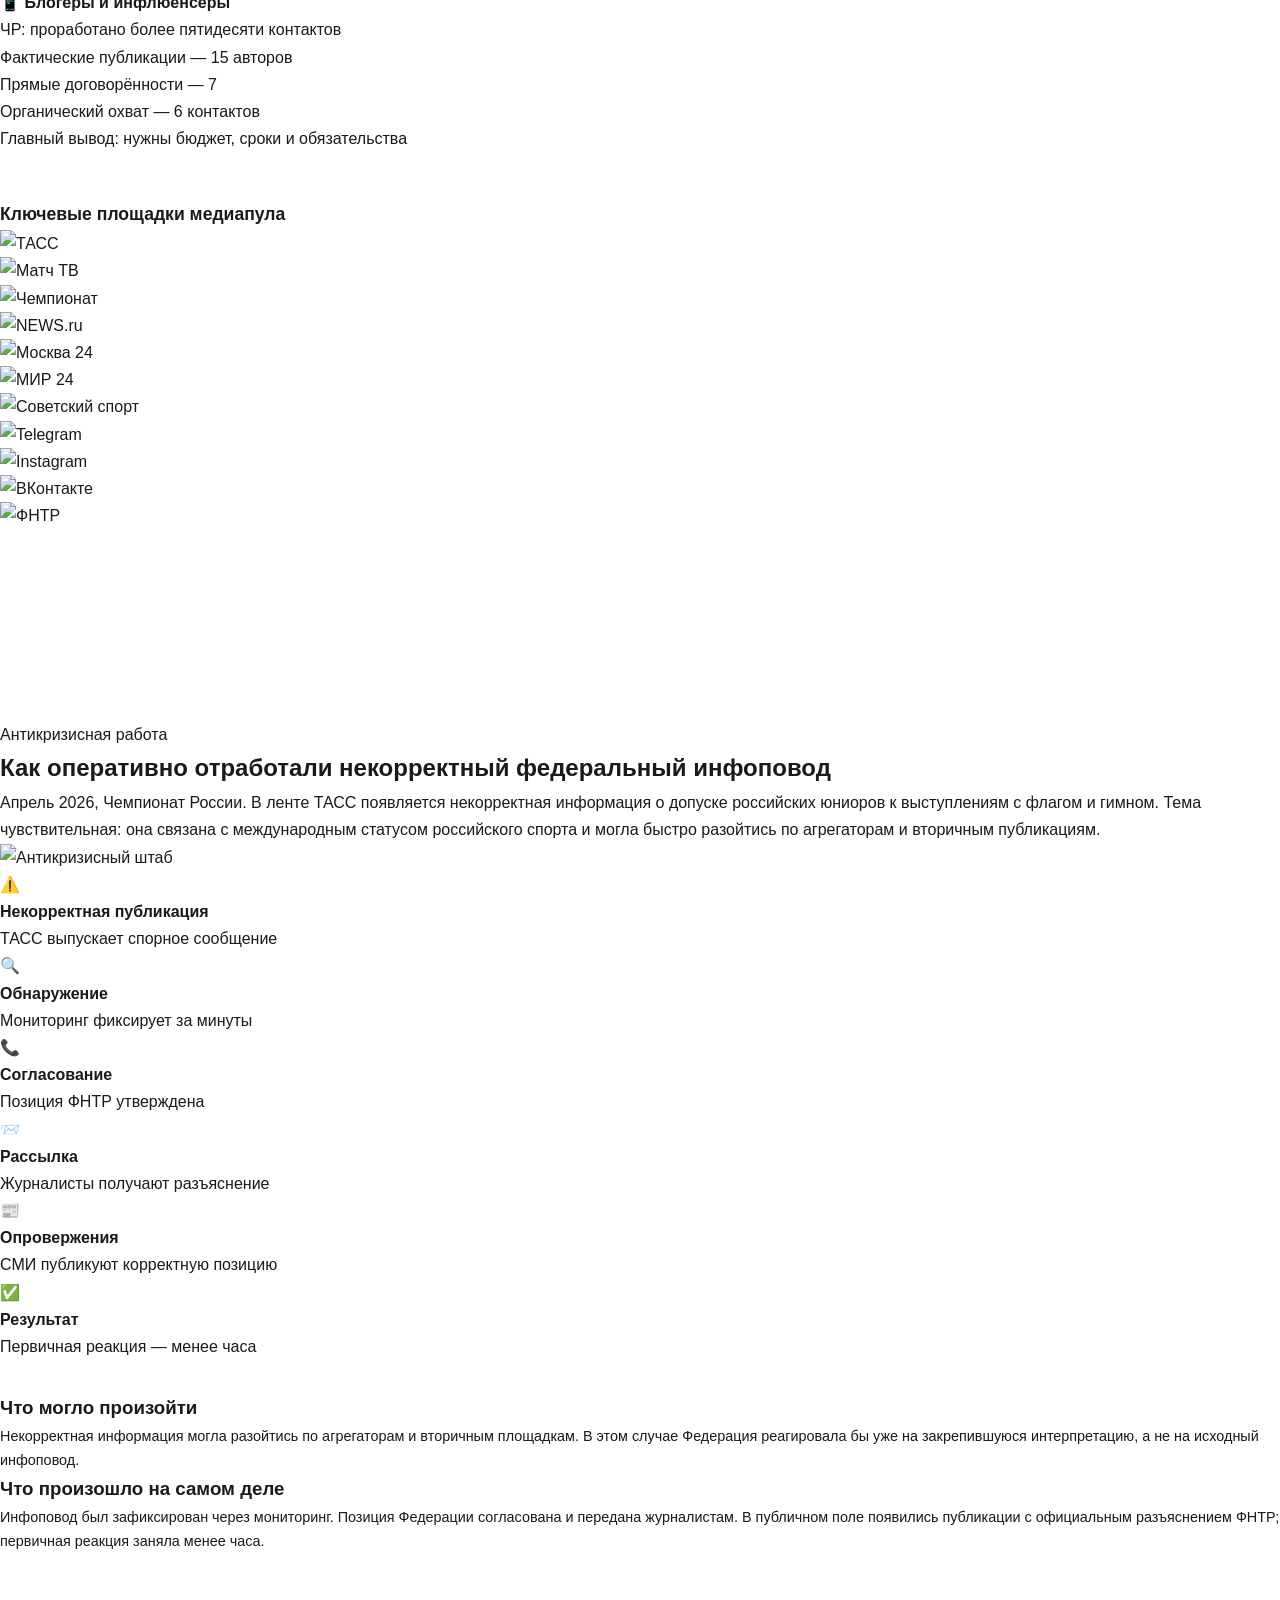
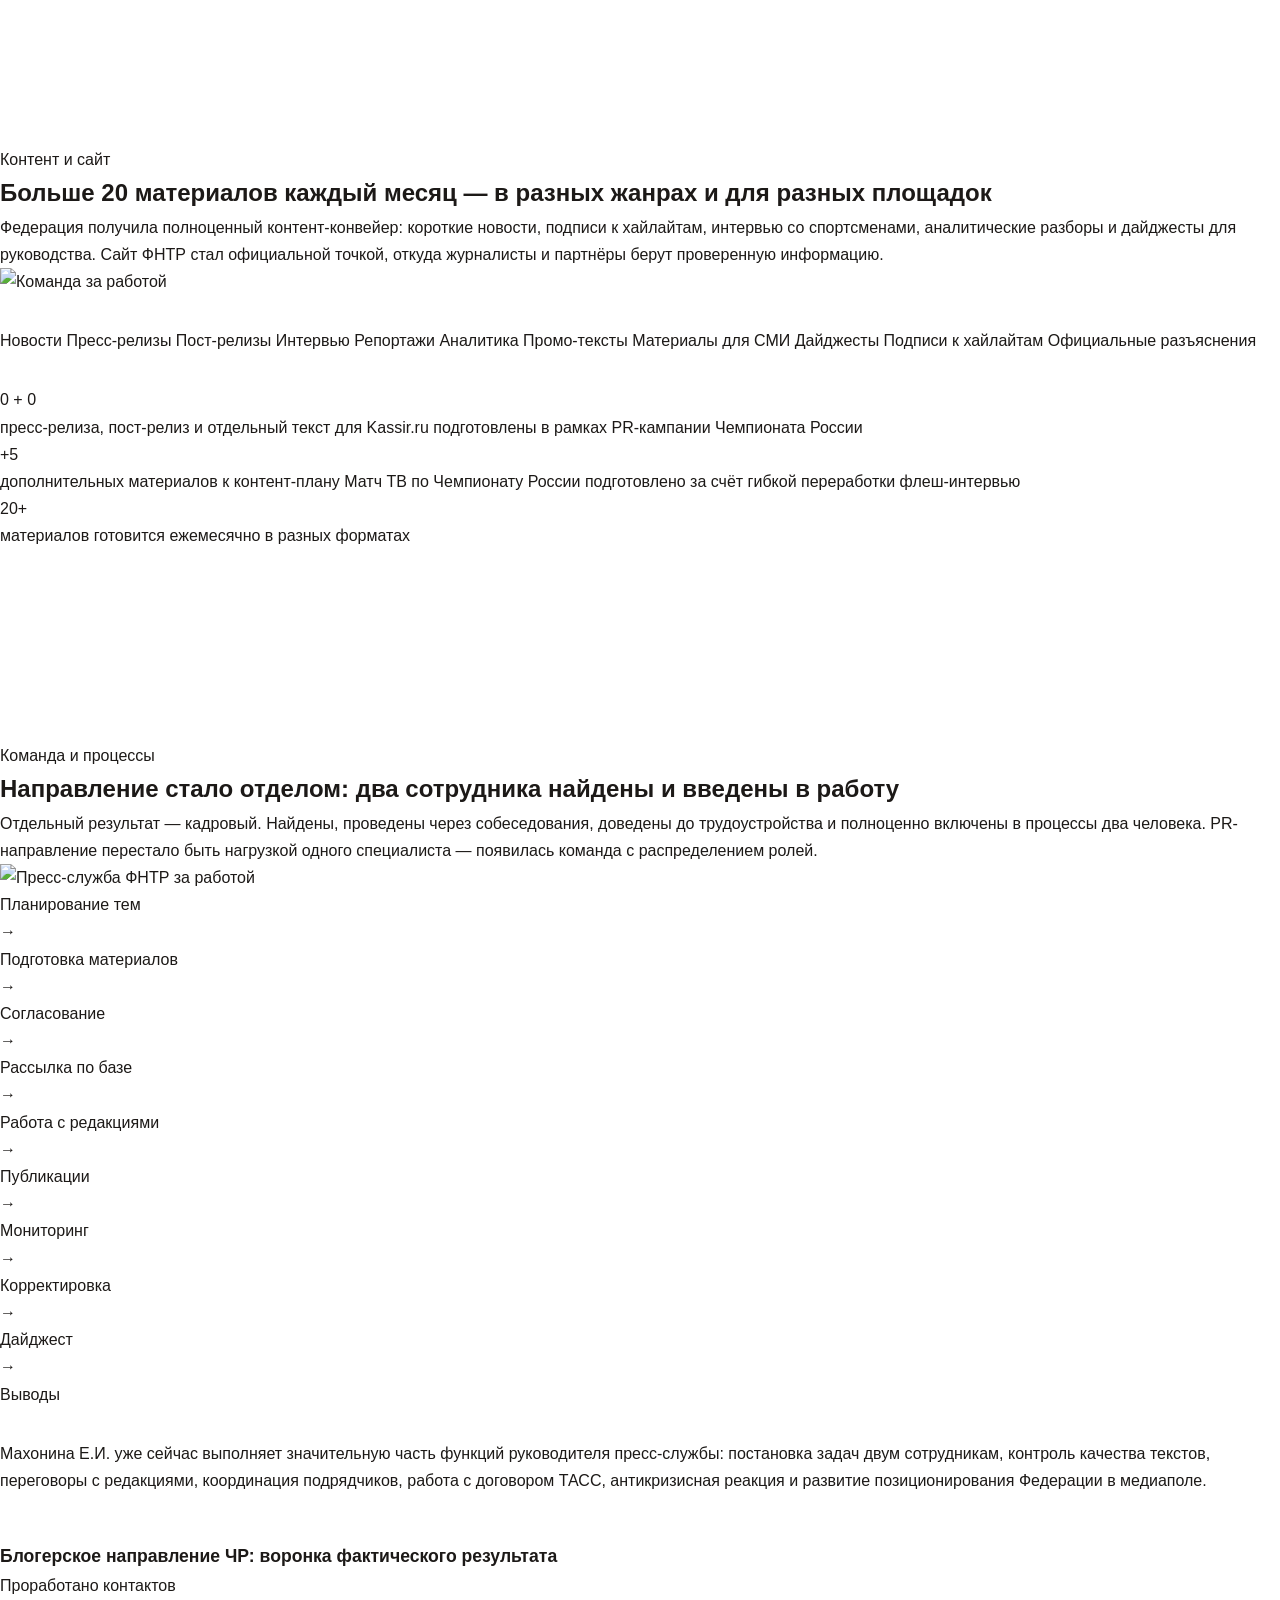
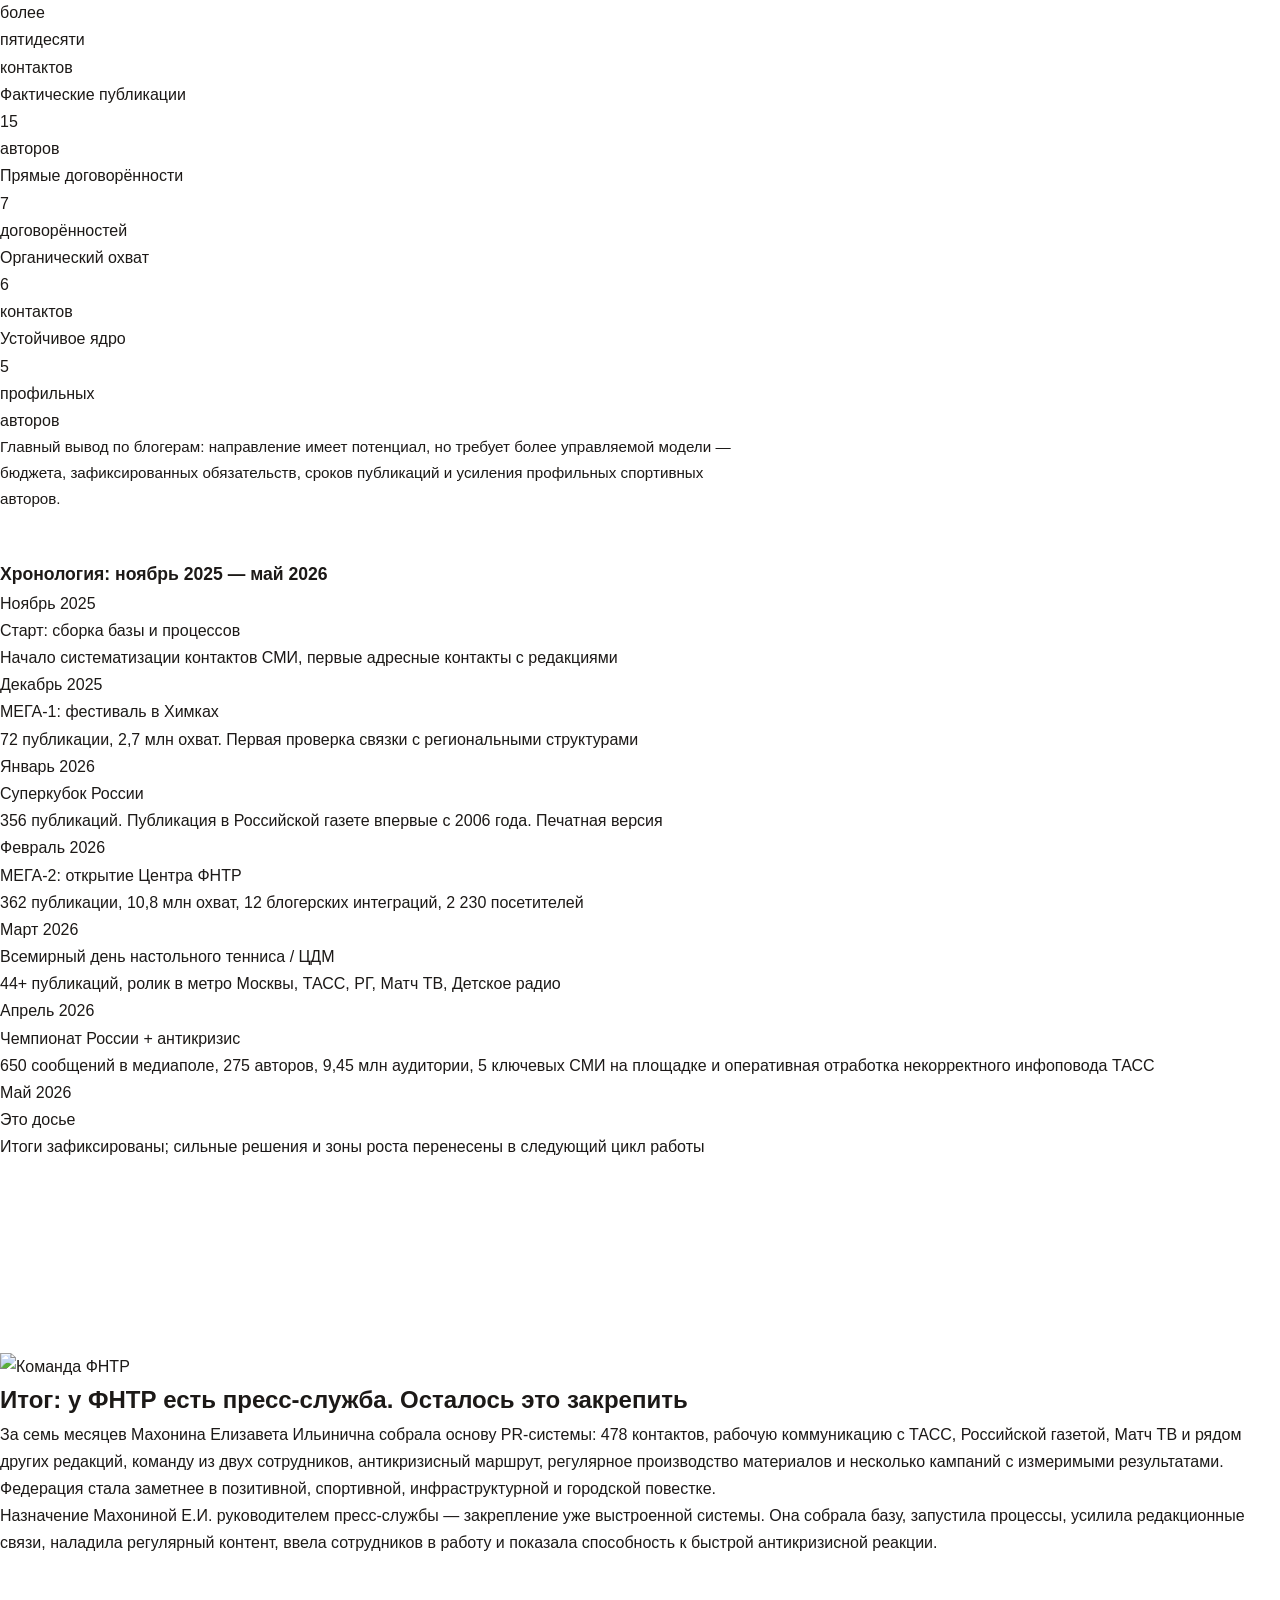
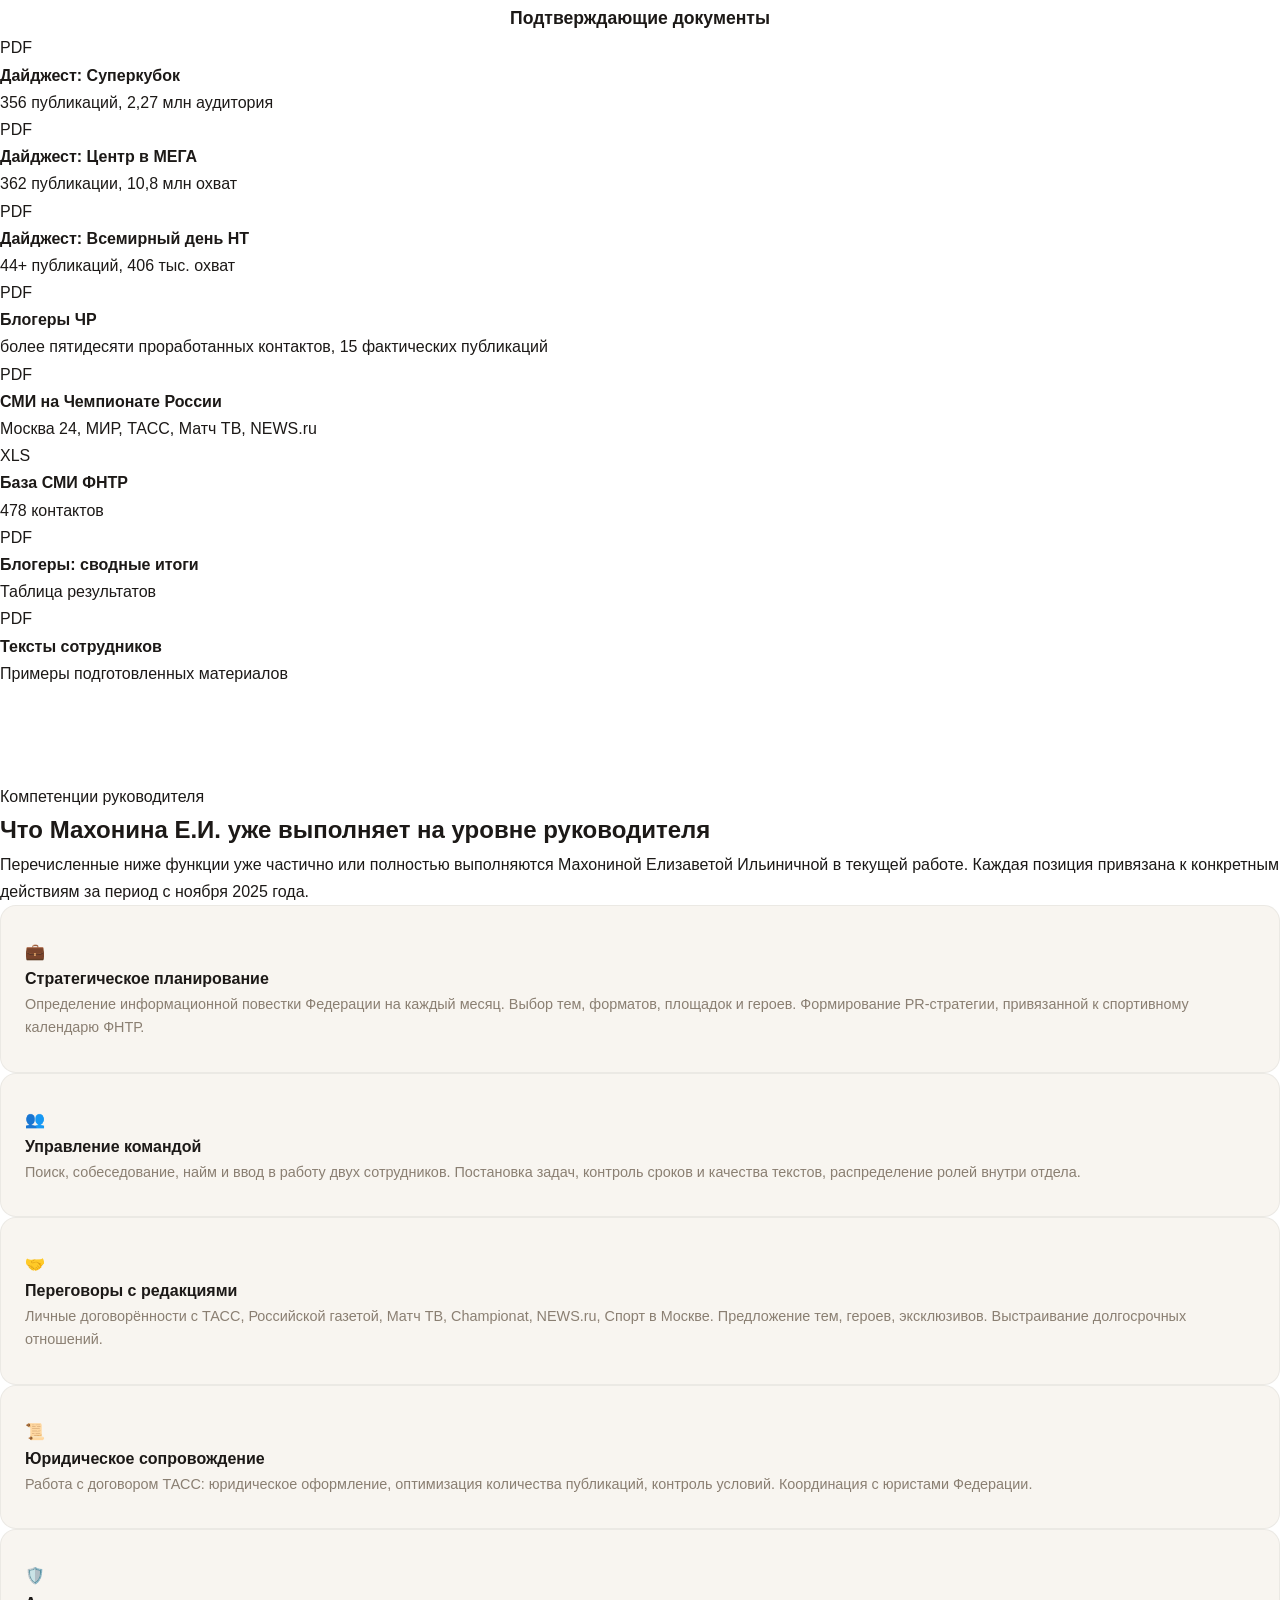
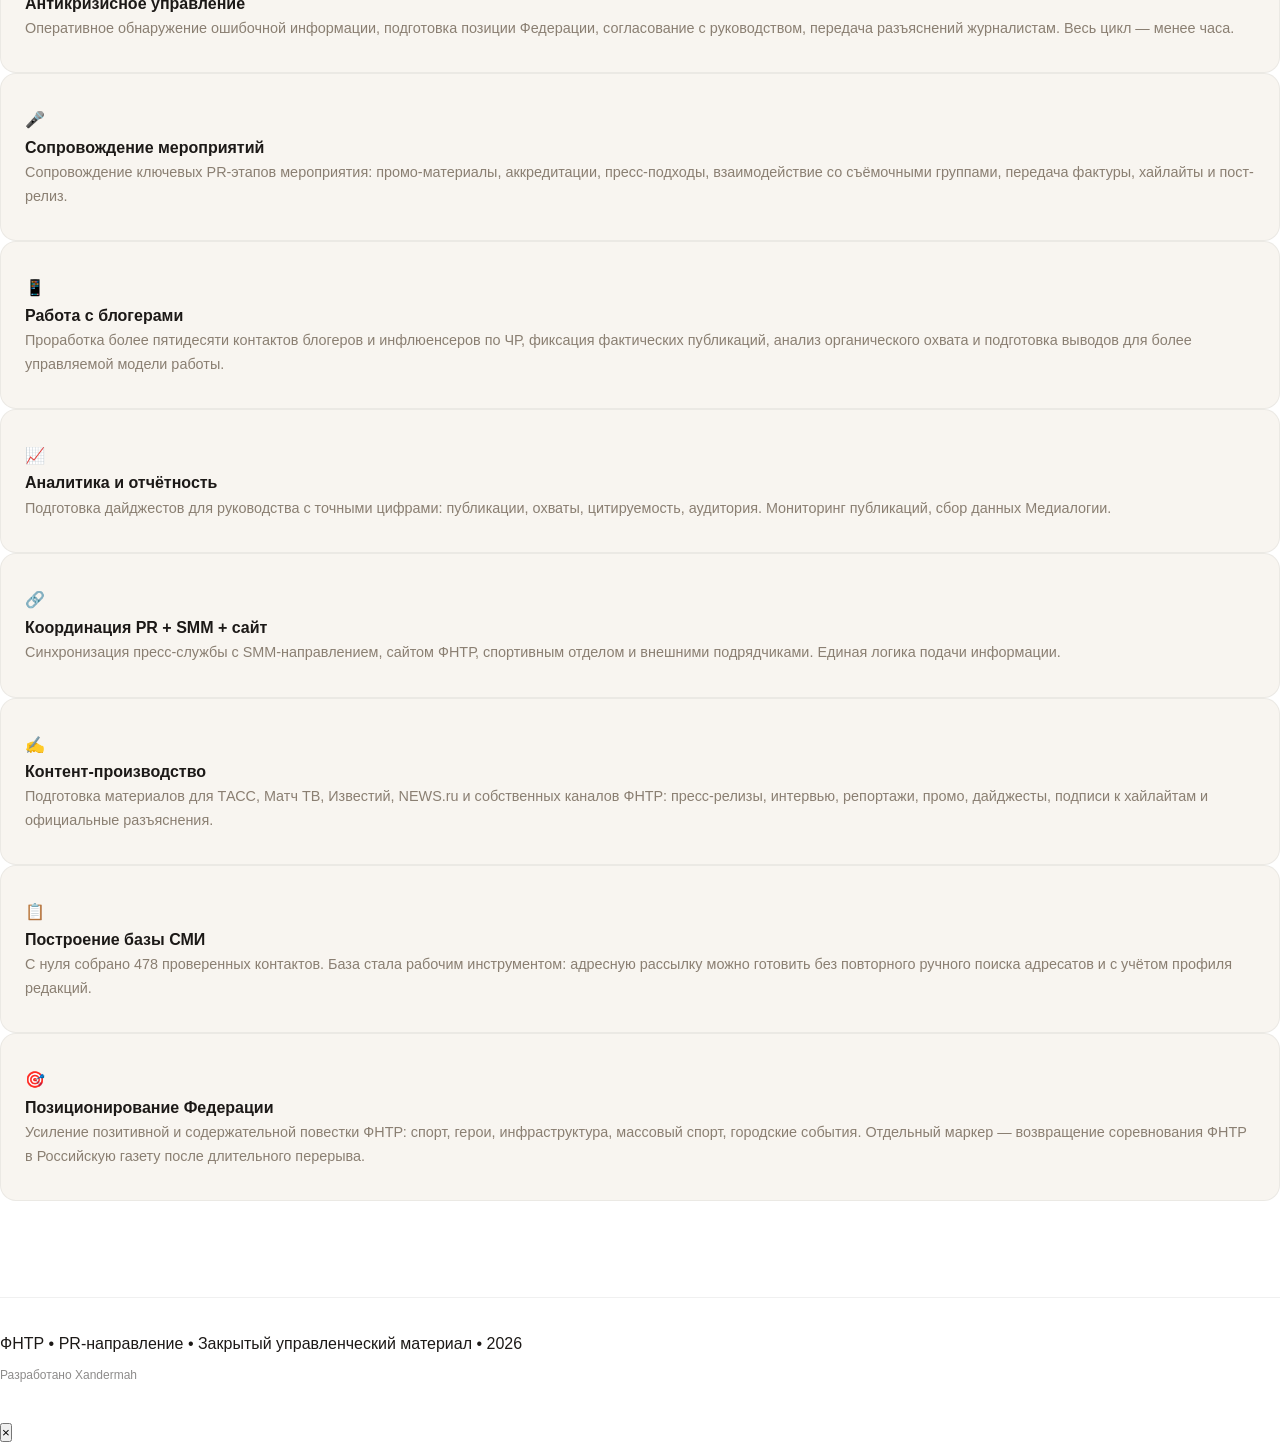
==== commit 513ea9f3: "Update index.html" ====
--- a/index.html
+++ b/index.html
@@ -1,595 +1,453 @@
 <!DOCTYPE html>
 <html lang="ru">
 <head>
-    <meta charset="UTF-8">
-    <meta name="viewport" content="width=device-width, initial-scale=1.0">
-    <meta name="description" content="Елизавета Махонина — руководитель PR-отдела, пресс-служба, стратегические коммуникации. Москва.">
-    <title>Елизавета Махонина — PR-руководитель · Стратегические коммуникации</title>
-    <link rel="preconnect" href="https://fonts.googleapis.com">
-    <link rel="preconnect" href="https://fonts.gstatic.com" crossorigin>
-    <link href="https://fonts.googleapis.com/css2?family=Inter:wght@300;400;500;600;700;800&family=Playfair+Display:ital,wght@0,400;0,500;0,600;0,700;1,400;1,500&display=swap" rel="stylesheet">
-    <link rel="stylesheet" href="styles.css">
+<meta charset="UTF-8">
+<meta name="viewport" content="width=device-width, initial-scale=1.0">
+<meta name="robots" content="noindex, nofollow">
+<title>PR ФНТР: итоги работы с ноября 2025</title>
+<link rel="stylesheet" href="styles.css">
 </head>
 <body>
-
-    <!-- Кастомный курсор -->
-    <div class="cursor-dot" id="cursorDot"></div>
-    <div class="cursor-ring" id="cursorRing"></div>
-
-    <!-- Навигация -->
-    <nav class="nav" id="nav">
-    <div class="nav-inner">
-        <a href="#hero" class="nav-logo">ЕМ<span class="nav-logo-dot">.</span></a>
-
-        <div class="nav-links" id="navLinks">
-            <a href="#about" class="nav-link">Обо мне</a>
-            <a href="#competencies" class="nav-link">Компетенции</a>
-            <a href="#experience" class="nav-link">Карьера</a>
-            <a href="#cases" class="nav-link">Кейсы</a>
-            <a href="#education" class="nav-link">Образование</a>
-            <a href="#contact" class="nav-link nav-link-cta">Написать</a>
-        </div>
-
-        <button class="nav-toggle" id="navToggle" aria-label="Меню">
-            <span></span><span></span><span></span>
-        </button>
-    </div>
-</nav>
-    <div class="mobile-menu-backdrop" id="mobileMenuBackdrop"></div>
-
-<div class="mobile-menu" id="mobileMenu" aria-hidden="true">
-    <a href="#about" class="mobile-menu-link">Обо мне</a>
-    <a href="#competencies" class="mobile-menu-link">Компетенции</a>
-    <a href="#experience" class="mobile-menu-link">Карьера</a>
-    <a href="#cases" class="mobile-menu-link">Кейсы</a>
-    <a href="#education" class="mobile-menu-link">Образование</a>
-    <a href="#contact" class="mobile-menu-link mobile-menu-link-cta">Написать</a>
-</div>
-    <!-- ═══════════════════════════════════════════
-         HERO
-         ═══════════════════════════════════════════ -->
-    <section class="hero" id="hero">
-        <div class="hero-bg">
-            <img src="assets/hero-bg.png" alt="" class="hero-bg-img" aria-hidden="true">
-            <div class="hero-bg-overlay"></div>
-        </div>
-        <!-- Плавающие частицы -->
-        <div class="hero-particles" id="heroParticles"></div>
-        <div class="hero-content">
-            <div class="hero-text">
-                <div class="hero-badge anim-in">
-                    <span class="hero-badge-dot"></span>
-                    Стратегические коммуникации и PR
-                </div>
-                <h1 class="hero-name anim-in">
-                    Елизавета<br><em>Махонина</em>
-                </h1>
-                <p class="hero-role anim-in">Руководитель PR-отдела · Глава пресс-службы</p>
-                <p class="hero-desc anim-in">Управляю информационным полем, строю медиасети, превращаю PR в&nbsp;рабочий инструмент влияния. Проекты любого&nbsp;уровня сложности. Москва.</p>
-                <div class="hero-actions anim-in">
-                    <a href="#contact" class="btn btn-gold magnetic">Написать</a>
-                    <a href="#cases" class="btn btn-ghost magnetic">Смотреть кейсы</a>
-                </div>
-                <div class="hero-markers anim-in">
-                    <div class="hero-marker"><strong>5+</strong><span>лет в PR</span></div>
-                    <div class="hero-marker-sep"></div>
-                    <div class="hero-marker"><strong>12+</strong><span>человек в команде</span></div>
-                    <div class="hero-marker-sep"></div>
-                    <div class="hero-marker"><strong>10 млн+</strong><span>медиаохват</span></div>
-                </div>
-            </div>
-            <div class="hero-photo anim-in">
-                <div class="hero-photo-ring"></div>
-                <div class="hero-photo-frame">
-                    <img src="фото 5.jpg" alt="Елизавета Махонина" loading="eager">
-                </div>
-            </div>
-        </div>
-        <div class="hero-scroll">
-            <svg width="20" height="20" viewBox="0 0 24 24" fill="none" stroke="currentColor" stroke-width="2"><polyline points="6 9 12 15 18 9"></polyline></svg>
-        </div>
-    </section>
-
-    <!-- ═══════════════════════════════════════════
-         ОБО МНЕ
-         ═══════════════════════════════════════════ -->
-    <section class="section section-cream" id="about">
-        <div class="container">
-            <div class="about-layout">
-                <div class="about-left anim-scroll">
-                    <span class="label-top">Профиль</span>
-                    <h2 class="heading-xl">Коротко<br>обо мне</h2>
-                </div>
-                <div class="about-right anim-scroll">
-                    <p class="text-lead">Я&nbsp;строю коммуникации с&nbsp;нуля — от&nbsp;стратегии и&nbsp;формирования команды до&nbsp;первой публикации в&nbsp;федеральном СМИ.</p>
-                    <p class="text-body">Начинала как журналист: «Российская газета», «Известия», «Москва 24», NEWS.RU. Знаю медиакухню изнутри — что нужно редактору, как попасть в&nbsp;повестку, как выстроить долгосрочные отношения с&nbsp;изданием.</p>
-                    <p class="text-body">Сейчас руковожу PR в&nbsp;Федерации настольного тенниса России и&nbsp;одновременно возглавляю пресс-службу Ассоциации анимационного кино. Работаю с&nbsp;первыми лицами — от&nbsp;Правительства Москвы до&nbsp;руководителей спортивных федераций.</p>
-                </div>
-            </div>
-            <div class="stats-ribbon anim-scroll">
-                <div class="stat-item"><span class="stat-val counter" data-target="5">0</span><span class="stat-plus">+</span><span class="stat-lbl">лет в PR и медиа</span></div>
-                <div class="stat-item"><span class="stat-val counter" data-target="12">0</span><span class="stat-plus">+</span><span class="stat-lbl">человек в команде</span></div>
-                <div class="stat-item"><span class="stat-val counter" data-target="400">0</span><span class="stat-plus">+</span><span class="stat-lbl">публикаций в проектах</span></div>
-                <div class="stat-item"><span class="stat-val">10 млн</span><span class="stat-plus">+</span><span class="stat-lbl">суммарный медиаохват</span></div>
-            </div>
-        </div>
-    </section>
-
-    <!-- ═══════════════════════════════════════════
-         КОМПЕТЕНЦИИ
-         ═══════════════════════════════════════════ -->
-    <section class="section" id="competencies">
-        <div class="container">
-            <div class="section-head anim-scroll">
-                <span class="label-top">Экспертиза</span>
-                <h2 class="heading-xl">Мои навыки</h2>
-            </div>
-            <div class="comp-grid">
-                <div class="comp-card anim-scroll">
-                    <div class="comp-num">01</div>
-                    <h3>Коммуникационная стратегия</h3>
-                    <p>Разрабатываю PR-стратегии для структур и организций любого профиля. Могу превратить набор задач в систему, которая работает без ручного управления каждым шагом.</p>
-                </div>
-                <div class="comp-card anim-scroll">
-                    <div class="comp-num">02</div>
-                    <h3>Управление командой</h3>
-                    <p>Собираю и направляю PR-отделы: копирайтеры, дизайнеры, SMM-специалисты, видеографы. Ставлю задачи, контролирую результат. Умею работать с подрядчиками и агентствами.</p>
-                </div>
-                <div class="comp-card anim-scroll">
-                    <div class="comp-num">03</div>
-                    <h3>Работа со СМИ</h3>
-                    <p>Собственная база контактов в федеральных и отраслевых медиа. Строю медиапартнёрства, организую пресс-мероприятия. Знаю, как попасть в повестку.</p>
-                </div>
-                <div class="comp-card anim-scroll">
-                    <div class="comp-num">04</div>
-                    <h3>Личный бренд руководителя</h3>
-                    <p>Развиваю публичный образ первых лиц — от колонок и интервью до стратегии присутствия в медиа. Работала с руководителями Правительства Москвы, спортивных федераций и первыми лицами креативных индустрий.</p>
-                </div>
-                <div class="comp-card anim-scroll">
-                    <div class="comp-num">05</div>
-                    <h3>PR-кампании и события</h3>
-                    <p>Полный цикл: от идеи и пресс-пакета до аккредитаций, управления инфополем в день мероприятия и отчёта по охватам. Чемпионаты, фестивали, городские события.</p>
-                </div>
-                <div class="comp-card anim-scroll">
-                    <div class="comp-num">06</div>
-                    <h3>Работа с госструктурами</h3>
-                    <p>Опыт взаимодействия с органами власти: Дептрансом, Минспортом, Правительством МО. Понимаю формат B2G-коммуникаций и умею в нём работать.</p>
-                </div>
-            </div>
-        </div>
-    </section>
-
-    <!-- ═══════════════════════════════════════════
-         КАРЬЕРА
-         ═══════════════════════════════════════════ -->
-    <section class="section section-cream" id="experience">
-        <div class="container">
-            <div class="section-head anim-scroll">
-                <span class="label-top">Карьера</span>
-                <h2 class="heading-xl">Профессиональный путь</h2>
-            </div>
-            
-            <div class="exp-timeline">
-                <!-- ОКР / ФНТР -->
-                <div class="exp-card exp-current anim-scroll">
-                    <div class="exp-side">
-                        <span class="exp-badge">Сейчас</span>
-                        <span class="exp-dates">Ноябрь 2025 — н.в.</span>
-                    </div>
-                    <div class="exp-main">
-                        <h3 class="exp-role">Руководитель PR-отдела</h3>
-                        <div class="exp-company">Федерация настольного тенниса России</div>
-                        <ul class="exp-list">
-                            <li>Подбор и руководство PR-командой из 12+ сотрудников: копирайтеры, SMM, дизайнеры, видеографы</li>
-                            <li>Заключение долгосрочных медиапартнёрств с федеральными и спортивными СМИ</li>
-                            <li>Работа с фактурой и кейсами регионов</li>
-                            <li>Создание фирменного стиля социальных сетей, формирование визуальной идентичности</li>
-                            <li>PR личного бренда руководителя Федерации</li>
-                            <li>Освещение отраслевых мероприятий — чемпионаты, серии турниров</li>
-                            <li>Поиск, выбор и координация подрядчиков: агентства, площадки, внешние специалисты</li>
-                            <li>Формирование стратегий позиционирования и коммуникации бренда</li>
-                            <li>Разработка и запуск PR-кампаний, организация и проведение PR-мероприятий</li>
-                            <li>Взаимодействие с государственными органами</li>
-                        </ul>
-                    </div>
-                </div>
-
-                <!-- ААК -->
-                <div class="exp-card exp-current anim-scroll">
-                    <div class="exp-side">
-                        <span class="exp-badge">Сейчас</span>
-                        <span class="exp-dates">Июнь 2025 — н.в.</span>
-                    </div>
-                    <div class="exp-main">
-                        <h3 class="exp-role">Руководитель пресс-службы</h3>
-                        <div class="exp-company">Ассоциация анимационного кино</div>
-                        <ul class="exp-list">
-                            <li>Полное ведение сайта организации: наполнение контентом, обновление разделов</li>
-                            <li>Формирование медиаповестки и стратегии продвижения — фестиваль «Аниматика», отраслевые события</li>
-                            <li>Коммуникация с анимационными студиями: координация резидентов, сбор материалов</li>
-                            <li>Подготовка руководителя к интервью и комментариям для крупных СМИ</li>
-                            <li>Подготовка материалов для федеральных СМИ: статьи, интервью, экспертные комментарии</li>
-                            <li>Обработка входящих медиазаявок, отработка негативных публикаций</li>
-                            <li>Ведение базы журналистов, написание пресс-релизов и новостных материалов</li>
-                            <li>Формирование стратегии позиционирования ассоциации в индустрии</li>
-                        </ul>
-                    </div>
-                </div>
-
-                <!-- РОСБИОТЕХ -->
-                <div class="exp-card anim-scroll">
-                    <div class="exp-side">
-                        <span class="exp-dates">Июн — Окт 2025</span>
-                    </div>
-                    <div class="exp-main">
-                        <h3 class="exp-role">Корпоративный писатель</h3>
-                        <div class="exp-company">ФГБОУ «РОСБИОТЕХ»</div>
-                        <ul class="exp-list">
-                            <li>Проектная работа: написание юбилейного корпоративного издания к 95-летию университета</li>
-                            <li>Подготовка материалов для электронного музея вуза</li>
-                        </ul>
-                    </div>
-                </div>
-
-                <!-- Парк Фили -->
-                <div class="exp-card anim-scroll">
-                    <div class="exp-side">
-                        <span class="exp-dates">Апр — Июн 2025</span>
-                    </div>
-                    <div class="exp-main">
-                        <h3 class="exp-role">Менеджер 1 категории отдела продвижения</h3>
-                        <div class="exp-company">ПКиО «Фили»</div>
-                        <ul class="exp-list">
-                            <li>Разработка и проведение PR-кампаний, подготовка спонсорских предложений</li>
-                            <li>Подготовка и проведение мероприятий, коммуникация с подрядчиками</li>
-                            <li>B2B, B2C, B2G коммуникации, отработка запросов от АНО «РП» (Развитие Парков), департамента культуры и правительства Москвы</li>
-                            <li>Разработка брендбука парка</li>
-                            <li>Интеграция маскота «Речкин» (Дептранс Москвы) в коммуникации площадки</li>
-                            <li>Ведение официальных соцсетей (Telegram, ВК, ОК), своевременная отработка негатива</li>
-                            <li>Коммуникация со СМИ, контроль и согласование съёмок, публикация новостей на сайте</li>
-                        </ul>
-                    </div>
-                </div>
-
-                <!-- Правительство Москвы -->
-                <div class="exp-card anim-scroll">
-                    <div class="exp-side">
-                        <span class="exp-dates">Янв — Апр 2025</span>
-                    </div>
-                    <div class="exp-main">
-                        <h3 class="exp-role">Главный специалист · Управление проектов продвижения</h3>
-                        <div class="exp-company">Правительство Москвы</div>
-                        <ul class="exp-list">
-                            <li>Разработка медиапроектов для ресурсов руководства (в том числе для канала мэра Москвы)</li>
-                            <li>Работа с руководителем: планирование и реализация PR-активностей</li>
-                            <li>Сопровождение на мероприятиях, оперативные публикации для Telegram</li>
-                            <li>Встраивание повестки в PR-план руководителя: колонки, тезисы, выступления</li>
-                            <li>Мониторинг и аналитика инфополя, создание контента под B2B, B2G, B2C форматы</li>
-                            <li>Постановка задач дизайнерам, видеографам и копирайтерам</li>
-                            <li>Общение со СМИ, организация освещения деятельности Департамента</li>
-                            <li>Комьюнити-менеджмент, создание иллюстрационных материалов в Figma</li>
-                        </ul>
-                    </div>
-                </div>
-
-                <!-- NEWS.ru -->
-                <div class="exp-card anim-scroll">
-                    <div class="exp-side">
-                        <span class="exp-dates">Июн 2024 — Фев 2025</span>
-                    </div>
-                    <div class="exp-main">
-                        <h3 class="exp-role">Обозреватель</h3>
-                        <div class="exp-company">NEWS.ru</div>
-                        <ul class="exp-list">
-                            <li>Написание авторских статей, выполнение KPI по охватам</li>
-                            <li>Посещение мероприятий, получение комментариев от публичных личностей</li>
-                            <li>Проведение интервью, поиск информации по открытым источникам и архивам</li>
-                        </ul>
-                    </div>
-                </div>
-
-                <!-- Стажировки -->
-                <div class="exp-card anim-scroll">
-                    <div class="exp-side">
-                        <span class="exp-dates">Окт 2023 — Апр 2024</span>
-                    </div>
-                    <div class="exp-main">
-                        <h3 class="exp-role">Стажёр</h3>
-                        <div class="exp-company">«Известия» · «Пятый канал» · Телеканал «Доктор» · «Москва FM»</div>
-                        <ul class="exp-list">
-                            <li>Работа с зарубежными источниками, написание текстов для прямого эфира</li>
-                            <li>Организация прямых эфиров, съёмок, работа с подрядчиками и гостями</li>
-                        </ul>
-                    </div>
-                </div>
-
-                <!-- Медиа-опыт -->
-                <div class="exp-card anim-scroll">
-                    <div class="exp-side">
-                        <span class="exp-dates">2017 — 2023</span>
-                    </div>
-                    <div class="exp-main">
-                        <h3 class="exp-role">Журналист · Медиа-база</h3>
-                        <div class="exp-company">«Российская газета» · Русский музей · «Станок» · «Молодой коммунар»</div>
-                        <p class="exp-summary">Здесь всё началось. Авторские публикации в федеральных СМИ, пресс-служба Русского музея, собственный медиапроект «Станок» с нуля. Это фундамент: я знаю, как работают редакции, потому что сама была по ту сторону.</p>
-                    </div>
-                </div>
-            </div>
-        </div>
-    </section>
-
-    <!-- ═══════════════════════════════════════════
-         КЕЙСЫ
-         ═══════════════════════════════════════════ -->
-    <section class="section" id="cases">
-        <div class="container">
-            <div class="section-head anim-scroll">
-                <span class="label-top">Портфолио</span>
-                <h2 class="heading-xl">Избранные кейсы</h2>
-                <p class="text-body" style="max-width:640px">Каждый проект — своя история. Нажмите на&nbsp;карточку, чтобы прочитать подробности и&nbsp;увидеть результаты.</p>
-            </div>
-
-            <div class="cases-mosaic">
-                <!-- 1. Личный бренд руководителя -->
-                <a href="cases/personal-brand.html" class="case-tile case-tile-wide anim-scroll" id="case-brand">
-                    <div class="case-tile-img">
-                        <img src="assets/case-brand.png" alt="Личный бренд руководителя" loading="lazy">
-                    </div>
-                    <div class="case-tile-body">
-                        <span class="case-tile-tag">Госсектор · Стратегия</span>
-                        <h3>Личный бренд руководителя</h3>
-                        <p>Правительство Москвы и&nbsp;ААК: ведение соцсетей, подготовка публикаций для крупных СМИ, рост охватов на 67%</p>
-                        <span class="case-tile-cta">Подробнее →</span>
-                    </div>
-                </a>
-
-                <!-- 2. Речкин -->
-                <a href="cases/rechkin.html" class="case-tile anim-scroll" id="case-rechkin">
-                    <div class="case-tile-img case-tile-img-tinted">
-                        <img src="речкин2.jpg" alt="Речкин — маскот Московского транспорта" loading="lazy">
-                    </div>
-                    <div class="case-tile-body">
-                        <span class="case-tile-tag">Маскот · Дептранс</span>
-                        <h3>Речкин и&nbsp;парк «Фили»</h3>
-                        <p>Как детский персонаж Московского транспорта стал частью коммуникаций городского парка.</p>
-                        <span class="case-tile-cta">Подробнее →</span>
-                    </div>
-                </a>
-
-                <!-- 3. GR -->
-                <a href="cases/gr.html" class="case-tile anim-scroll" id="case-gr">
-                    <div class="case-tile-img">
-                        <img src="assets/case-gr.png" alt="GR-коммуникации" loading="lazy">
-                    </div>
-                    <div class="case-tile-body">
-                        <span class="case-tile-tag">GR · Госсектор</span>
-                        <h3>GR-коммуникации</h3>
-                        <p>Парки, ФНТР, ААК: работа с госструктурами, первыми лицами и создание повестки для индустрии.</p>
-                        <span class="case-tile-cta">Подробнее →</span>
-                    </div>
-                </a>
-
-                <!-- 4. Лоббирование -->
-                <a href="cases/lobbying.html" class="case-tile case-tile-wide anim-scroll" id="case-lobby">
-                    <div class="case-tile-img">
-                        <img src="assets/case-lobby.png" alt="Лоббирование интересов" loading="lazy">
-                    </div>
-                    <div class="case-tile-body">
-                        <span class="case-tile-tag">Партнёрства · Win-Win</span>
-                        <h3>Лоббирование интересов</h3>
-                        <p>Студии ААК, подведомственные организации Правительства Москвы, регионы ФНТР: выстраивание обоюдовыгодных партнёрств.</p>
-                        <span class="case-tile-cta">Подробнее →</span>
-                    </div>
-                </a>
-
-                <!-- 5. МЕГА Химки -->
-                <a href="cases/mega-khimki.html" class="case-tile anim-scroll" id="case-mega">
-                    <div class="case-tile-img">
-                        <img src="assets/case-mega.png" alt="Центр настольного тенниса в МЕГЕ Химки" loading="lazy">
-                    </div>
-                    <div class="case-tile-body">
-                        <span class="case-tile-tag">362 публикации · 10,8 млн</span>
-                        <h3>МЕГА Химки</h3>
-                        <p>Открытие Центра развития настольного тенниса ФНТР. 170 публикаций в&nbsp;СМИ, Матч ТВ, ТАСС, РИАМО.</p>
-                        <span class="case-tile-cta">Подробнее →</span>
-                    </div>
-                </a>
-
-                <!-- 6. Суперкубок -->
-                <a href="cases/supercup.html" class="case-tile anim-scroll" id="case-supercup">
-                    <div class="case-tile-img">
-                        <img src="assets/case-supercup.png" alt="Суперкубок России 2025" loading="lazy">
-                    </div>
-                    <div class="case-tile-body">
-                        <span class="case-tile-tag">356 публикаций · 2,27 млн</span>
-                        <h3>Суперкубок России 2025</h3>
-                        <p>Полный цикл PR-сопровождения крупнейшего турнира ФНТР. Лужники, декабрь 2025.</p>
-                        <span class="case-tile-cta">Подробнее →</span>
-                    </div>
-                </a>
-
-                <!-- 7. РОСБИОТЕХ -->
-                <a href="cases/rosbiotech.html" class="case-tile case-tile-wide anim-scroll" id="case-rosbiotech">
-                    <div class="case-tile-img case-tile-img-tinted">
-                        <img src="росбиотех.jpg" alt="РОСБИОТЕХ — 95 лет" loading="lazy">
-                    </div>
-                    <div class="case-tile-body">
-                        <span class="case-tile-tag">Юбилей · Музей</span>
-                        <h3>РОСБИОТЕХ · 95 лет</h3>
-                        <p>Корпоративная книга и&nbsp;электронный музей к&nbsp;юбилею университета: интервью, исторические материалы, институциональный образ.</p>
-                        <span class="case-tile-cta">Подробнее →</span>
-                    </div>
-                </a>
-
-                <!-- 8. Аниматика -->
-                <a href="cases/animatika.html" class="case-tile anim-scroll" id="case-animatika">
-                    <div class="case-tile-img case-tile-img-tinted">
-                        <img src="аниматика.jpg" alt="Фестиваль Аниматика" loading="lazy">
-                    </div>
-                    <div class="case-tile-body">
-                        <span class="case-tile-tag">Рост +59%</span>
-                        <h3>Фестиваль «Аниматика»</h3>
-                        <p>Международный фестиваль детской анимации в&nbsp;«Артеке». С&nbsp;206 до&nbsp;328 публикаций за&nbsp;год.</p>
-                        <span class="case-tile-cta">Подробнее →</span>
-                    </div>
-                </a>
-            </div>
-        </div>
-    </section>
-
-    <!-- ═══════════════════════════════════════════
-         ИНСТРУМЕНТЫ
-         ═══════════════════════════════════════════ -->
-    <section class="section section-cream" id="toolkit">
-        <div class="container">
-            <div class="section-head anim-scroll">
-                <span class="label-top">Инструменты</span>
-                <h2 class="heading-xl">Набор PR-руководителя</h2>
-            </div>
-            <div class="toolkit-cloud anim-scroll">
-                <span>Коммуникационная стратегия</span>
-                <span>Работа со стейкхолдерами</span>
-                <span>Медиапланирование</span>
-                <span>Кризисные коммуникации</span>
-                <span>Управление репутацией</span>
-                <span>Управление командой</span>
-                <span>Продвижение в соцсетях</span>
-                <span>Копирайтинг и контент</span>
-                <span>Организация мероприятий</span>
-                <span>Figma</span>
-                <span>Работа с госструктурами</span>
-                <span>Управление бюджетом</span>
-                <span>Работа со СМИ</span>
-                <span>Личный бренд руководителя</span>
-            </div>
-        </div>
-    </section>
-
-    <!-- ═══════════════════════════════════════════
-         ОБРАЗОВАНИЕ
-         ═══════════════════════════════════════════ -->
-    <section class="section" id="education">
-        <div class="container">
-            <div class="edu-layout">
-                <div class="edu-photo anim-scroll">
-                    <img src="фото 6.jpg" alt="Елизавета Махонина — Магистр МГИМО" loading="lazy">
-                </div>
-                <div class="edu-content">
-                    <span class="label-top anim-scroll">Образование</span>
-                    <h2 class="heading-xl anim-scroll">МГИМО:<br>журналистика</h2>
-
-                    <div class="edu-card anim-scroll">
-                        <div class="edu-year">2025</div>
-                        <div>
-                            <div class="edu-deg">Магистр</div>
-                            <h3>МГИМО МИД России</h3>
-                            <p>Международная журналистика</p>
-                        </div>
-                    </div>
-                    <div class="edu-card anim-scroll">
-                        <div class="edu-year">2023</div>
-                        <div>
-                            <div class="edu-deg">Бакалавр</div>
-                            <h3>МГИМО МИД России</h3>
-                            <p>Факультет международной журналистики</p>
-                        </div>
-                    </div>
-
-                    <div class="lang-block anim-scroll">
-                        <h3 class="lang-heading">Языки</h3>
-                        <div class="lang-row">
-                            <span class="lang-name">Русский</span>
-                            <span class="lang-lvl">Родной</span>
-                        </div>
-                        <div class="lang-row">
-                            <span class="lang-name">Английский</span>
-                            <span class="lang-lvl">C1 — Продвинутый</span>
-                            <div class="lang-bar"><div class="lang-fill" data-w="85%"></div></div>
-                        </div>
-                        <div class="lang-row">
-                            <span class="lang-name">Французский</span>
-                            <span class="lang-lvl">B1 — Средний</span>
-                            <div class="lang-bar"><div class="lang-fill" data-w="55%"></div></div>
-                        </div>
-                    </div>
-                </div>
-            </div>
-        </div>
-    </section>
-
-    <!-- ═══════════════════════════════════════════
-         РЕКОМЕНДАЦИИ
-         ═══════════════════════════════════════════ -->
-    <section class="section section-cream" id="references">
-        <div class="container">
-            <div class="section-head anim-scroll">
-                <span class="label-top">Рекомендации</span>
-                <h2 class="heading-xl">Люди, которые<br>могут рассказать обо мне</h2>
-            </div>
-            <div class="ref-grid">
-                <div class="ref-card anim-scroll">
-                    <div class="ref-name">Павел Афанасьевич Негоица</div>
-                    <div class="ref-role">Генеральный директор</div>
-                    <div class="ref-org">ФГБУ «Редакция „Российской газеты"»</div>
-                </div>
-                <div class="ref-card anim-scroll">
-                    <div class="ref-name">Ирина Геннадьевна Мастусова</div>
-                    <div class="ref-role">Исполнительный директор</div>
-                    <div class="ref-org">Ассоциация анимационного кино</div>
-                </div>
-                <div class="ref-card anim-scroll">
-                    <div class="ref-name">Светлана Комарова</div>
-                    <div class="ref-role">Руководитель отдела культуры</div>
-                    <div class="ref-org">NEWS.ru</div>
-                </div>
-            </div>
-        </div>
-    </section>
-
-    <!-- ═══════════════════════════════════════════
-         КОНТАКТЫ
-         ═══════════════════════════════════════════ -->
-    <section class="section section-contact" id="contact">
-        <div class="container">
-            <div class="cta-block anim-scroll">
-                <div class="cta-photo">
-                    <img src="фото.jpg" alt="Елизавета Махонина" loading="lazy">
-                </div>
-                <div class="cta-body">
-                    <span class="label-top">Контакты</span>
-                    <h2 class="heading-xl">Давайте<br>поговорим</h2>
-                    <p class="text-body">Рассматриваю позицию руководителя PR-отдела, главы пресс-службы, директора по&nbsp;коммуникациям, заместителя директора по данным направлениям. Открыта к&nbsp;интересным предложениям.</p>
-                    <div class="cta-links">
-                        <a href="mailto:curilova.elizaveta@yandex.ru" class="cta-link magnetic" id="contact-email">
-                            <svg viewBox="0 0 24 24" fill="none" stroke="currentColor" stroke-width="1.5"><path d="M4 4h16c1.1 0 2 .9 2 2v12c0 1.1-.9 2-2 2H4c-1.1 0-2-.9-2-2V6c0-1.1.9-2 2-2z"/><polyline points="22,6 12,13 2,6"/></svg>
-                            curilova.elizaveta@yandex.ru
-                        </a>
-                        <a href="https://t.me/lil_pierrot" class="cta-link magnetic" id="contact-telegram" target="_blank" rel="noopener">
-                            <svg viewBox="0 0 24 24" fill="currentColor"><path d="M11.944 0A12 12 0 0 0 0 12a12 12 0 0 0 12 12 12 12 0 0 0 12-12A12 12 0 0 0 12 0a12 12 0 0 0-.056 0zm4.962 7.224c.1-.002.321.023.465.14a.506.506 0 0 1 .171.325c.016.093.036.306.02.472-.18 1.898-.962 6.502-1.36 8.627-.168.9-.499 1.201-.82 1.23-.696.065-1.225-.46-1.9-.902-1.056-.693-1.653-1.124-2.678-1.8-1.185-.78-.417-1.21.258-1.91.177-.184 3.247-2.977 3.307-3.23.007-.032.014-.15-.056-.212s-.174-.041-.249-.024c-.106.024-1.793 1.14-5.061 3.345-.48.33-.913.49-1.302.48-.428-.008-1.252-.241-1.865-.44-.752-.245-1.349-.374-1.297-.789.027-.216.325-.437.893-.663 3.498-1.524 5.83-2.529 6.998-3.014 3.332-1.386 4.025-1.627 4.476-1.635z"/></svg>
-                            @lil_pierrot
-                        </a>
-                        <a href="tel:+79104275445" class="cta-link magnetic" id="contact-phone">
-                            <svg viewBox="0 0 24 24" fill="none" stroke="currentColor" stroke-width="1.5"><path d="M22 16.92v3a2 2 0 0 1-2.18 2 19.79 19.79 0 0 1-8.63-3.07 19.5 19.5 0 0 1-6-6 19.79 19.79 0 0 1-3.07-8.67A2 2 0 0 1 4.11 2h3a2 2 0 0 1 2 1.72c.127.96.361 1.903.7 2.81a2 2 0 0 1-.45 2.11L8.09 9.91a16 16 0 0 0 6 6l1.27-1.27a2 2 0 0 1 2.11-.45c.907.339 1.85.573 2.81.7A2 2 0 0 1 22 16.92z"/></svg>
-                            +7 (910) 427-54-45
-                        </a>
-                    </div>
-                </div>
-            </div>
-        </div>
-    </section>
-
-    <footer class="footer">
-        <div class="container footer-inner">
-            <span>Елизавета Махонина</span>
-            <span class="footer-sep">·</span>
-            <span>PR-руководитель · Стратегические коммуникации</span>
-            <span class="footer-sep">·</span>
-            <span>Москва</span>
-            <span class="footer-sep">·</span>
-            <span>Разработано <a href="https://t.me/SodaOpi" target="_blank" rel="noopener" class="footer-dev-link">Xandermah</a></span>
-        </div>
-    </footer>
-
-    <script src="script.js"></script>
+<nav class="nav"><div class="nav-inner">
+<div class="nav-logo">ФНТР <span>PR</span></div>
+<button class="nav-burger"><span></span><span></span><span></span></button>
+<ul class="nav-links">
+<li><a href="#hero">Главная</a></li>
+<li><a href="#entry">Точка входа</a></li>
+<li><a href="#created">Что создано</a></li>
+<li><a href="#numbers">Цифры</a></li>
+<li><a href="#cases">Кейсы</a></li>
+<li><a href="#media">СМИ</a></li>
+<li><a href="#crisis">Антикризис</a></li>
+<li><a href="#content">Контент</a></li>
+<li><a href="#team">Команда</a></li>
+<li><a href="#final">Итог</a></li>
+</ul>
+</div></nav>
+
+<section id="hero" class="hero">
+<div class="hero-bg-img"></div>
+<div class="hero-content">
+<div class="hero-badge fade-up">Закрытое управленческое досье</div>
+<h1 class="hero-title fade-up">Как за 7 месяцев ФНТР <span class="accent">получила собственную пресс-службу</span></h1>
+<p class="hero-desc fade-up">С ноября 2025 года Махонина Елизавета Ильинична выстроила основу PR-направления Федерации: собрала рабочую базу журналистов и редакций, усилила подготовку пресс-материалов, запустила регулярный мониторинг и наладила более устойчивое взаимодействие с федеральными, спортивными, городскими и профильными медиа. Сейчас ФНТР заметнее присутствует на ТАСС, в Российской газете, на Матч ТВ, Championat.com, NEWS.ru и на множестве других площадок. Ниже — конкретные факты, цифры и подтверждения.</p>
+<div class="kpi-grid fade-up">
+<div class="kpi-card"><div class="kpi-number"><span class="from">0 &rarr;</span> <span data-count="478">0</span></div><div class="kpi-label">рабочих контактов журналистов и редакций, собранных вручную</div></div>
+<div class="kpi-card"><div class="kpi-number"><span data-count="650">0</span></div><div class="kpi-label">сообщений зафиксировано в PR-кампании Чемпионата России 2026</div></div>
+<div class="kpi-card"><div class="kpi-number"><span data-count="9.45" data-suffix=" млн">0</span></div><div class="kpi-label">аудитория PR-кампании Чемпионата России за период мониторинга</div></div>
+<div class="kpi-card"><div class="kpi-number"><span data-count="356">0</span></div><div class="kpi-label">публикаций вокруг Суперкубка &mdash; от ТАСС до Telegram-каналов</div></div>
+<div class="kpi-card"><div class="kpi-number"><span data-count="700" data-suffix=" тыс.+">0</span></div><div class="kpi-label">просмотров собрала PR-кампания Чемпионата России 2026</div></div>
+<div class="kpi-card"><div class="kpi-number"><span data-count="275">0</span></div><div class="kpi-label">авторов зафиксировано в информационном поле PR-кампании Чемпионата России</div></div>
+<div class="kpi-card"><div class="kpi-number">&lt; 1 <small>часа</small></div><div class="kpi-label">ушло на то, чтобы остановить ошибочную новость ТАСС</div></div>
+<div class="kpi-card"><div class="kpi-number"><span data-count="44" data-suffix="+">0</span></div><div class="kpi-label">подтверждённых публикаций и размещений по Всемирному дню настольного тенниса</div></div>
+</div>
+</div>
+</section>
+
+<section id="entry" class="section">
+<div class="section-label fade-up">Точка входа</div>
+<h2 class="section-title fade-up">Что было к ноябрю 2025 года</h2>
+<p class="section-subtitle fade-up">К ноябрю 2025 года PR-направление не было оформлено как устойчивая система. Не было единой рабочей базы контактов, регулярного маршрута дистрибуции материалов и закреплённого порядка коммуникации с редакциями по ключевым событиям. Федеральные и крупные спортивные СМИ писали о ФНТР нерегулярно: чаще при ярких инфоповодах, крупных турнирах или чувствительных темах. Спортивная, инфраструктурная и позитивная повестка присутствовала, но была представлена ограниченно и не давала Федерации стабильного публичного контура.</p>
+<div class="section-img fade-up"><img src="img/before-after.png" alt="До и после: трансформация PR-направления ФНТР"></div>
+<p class="fade-up" style="margin-top:16px;max-width:720px;color:var(--c-text-dim)">Характерный пример: в дайджесте Суперкубка зафиксировано, что материал о соревновании ФНТР в Российской газете вышел впервые с 2006 года и стал вторым таким случаем в истории. Для Федерации это не оценка статуса издания, а маркер возвращения позитивного спортивного инфоповода в федеральную печатную повестку.</p>
+<div class="ba-grid fade-up">
+<div class="ba-col before"><h3>&#10005; Ноябрь 2025</h3><ul>
+<li>Нет сведённой рабочей базы СМИ</li>
+<li>Материалы распространяются вручную, без единой логики адресатов</li>
+<li>Единого медиапула не существует</li>
+<li>Мониторинг и фиксация ошибок не связаны с общим PR-циклом</li>
+<li>Федеральные издания пишут о ФНТР нерегулярно</li>
+<li>Нет закреплённого маршрута быстрой реакции на некорректную информацию</li>
+<li>Связка PR, SMM, сайта и спортивного отдела не оформлена как единый процесс</li>
+</ul></div>
+<div class="ba-col after"><h3>&#10003; Май 2026</h3><ul>
+<li>478 проверенных e-mail-контактов: редакции, журналисты, профильные авторы</li>
+<li>Адресная дистрибуция материалов и персональная коммуникация с ключевыми редакциями</li>
+<li>Пул от ТАСС и Российской газеты до городских площадок и профильных Telegram-каналов</li>
+<li>Регулярный мониторинг: чувствительные ошибки фиксируются и отрабатываются оперативно</li>
+<li>Позитивная повестка усилена: соревнования, герои, инфраструктура, массовый спорт</li>
+<li>Антикризисный кейс отработан на практике &mdash; менее часа на первичную реакцию</li>
+<li>По ключевым событиям PR, SMM, сайт и спортнаправление начали работать синхроннее; зоны роста зафиксированы</li>
+</ul></div>
+</div>
+</section>
+
+<section id="created" class="section">
+<div class="section-label fade-up">Что создано</div>
+<h2 class="section-title fade-up">Пять уровней PR-инфраструктуры, которых раньше не было</h2>
+<p class="section-subtitle fade-up">За полгода собрана рабочая система из пяти слоёв &mdash; каждый из которых можно передать, масштабировать и использовать для следующего события.</p>
+<div class="section-img fade-up"><img src="img/media-map.png" alt="Карта медиасистемы ФНТР"></div>
+<div class="system-hub fade-up">
+<div class="hub-center">ФНТР / Пресс-служба</div>
+<div class="hub-modules">
+<div class="hub-module"><span class="icon">&#128203;</span>База СМИ<br><small style="color:var(--c-text-dim)">478 проверенных контактов</small></div>
+<div class="hub-module"><span class="icon">&#129309;</span>Редакционные связи<br><small style="color:var(--c-text-dim)">ТАСС, РГ, Матч ТВ, NEWS.ru</small></div>
+<div class="hub-module"><span class="icon">&#9997;&#65039;</span>Контент<br><small style="color:var(--c-text-dim)">20+ материалов в месяц</small></div>
+<div class="hub-module"><span class="icon">&#127908;</span>Мероприятия<br><small style="color:var(--c-text-dim)">аккредитации, пресс-подходы, релизы</small></div>
+<div class="hub-module"><span class="icon">&#128737;&#65039;</span>Антикризис<br><small style="color:var(--c-text-dim)">Мониторинг + быстрая реакция</small></div>
+<div class="hub-module"><span class="icon">&#128241;</span>Блогеры<br><small style="color:var(--c-text-dim)">15 фактических публикаций на ЧР</small></div>
+<div class="hub-module"><span class="icon">&#128101;</span>Команда<br><small style="color:var(--c-text-dim)">2 сотрудника найдены и введены</small></div>
+</div>
+</div>
+<div class="final-quote fade-up" style="margin-top:24px"><p>Следующее крупное мероприятие ФНТР начинается уже не с чистого листа. Есть база, есть редакции, готовые получать материалы, есть отработанная последовательность действий, есть команда и есть понимание основных рисков.</p></div>
+</section>
+<section id="numbers" class="section">
+<div class="section-label fade-up">Цифры</div>
+<h2 class="section-title fade-up">Портфель результатов по кампаниям</h2>
+<div class="section-img fade-up"><img src="img/analytics.png" alt="Аналитический дашборд PR-направления"></div>
+<div class="kpi-grid fade-up" style="margin-top:32px">
+<div class="kpi-card"><div class="kpi-number"><span data-count="478">0</span></div><div class="kpi-label">уникальных e-mail-адресов в рабочей базе. Контакты систематизированы, что позволяет готовить адресную рассылку без повторного ручного поиска адресатов.</div></div>
+<div class="kpi-card"><div class="kpi-number"><span data-count="650">0</span> / <span data-count="9.45" data-suffix=" млн">0</span></div><div class="kpi-label">сообщений и аудитория PR-кампании Чемпионата России 2026 за период мониторинга 1.03&ndash;12.05.2026.</div></div>
+<div class="kpi-card"><div class="kpi-number"><span data-count="356">0</span></div><div class="kpi-label">публикаций по Суперкубку 2025: 48 в СМИ и на сайтах, 308 в соцсетях, 2,27 млн потенциальной аудитории.</div></div>
+<div class="kpi-card" style="border-color:rgba(245,158,11,0.3)"><div class="kpi-number" style="color:var(--c-gold)">700 тыс.+</div><div class="kpi-label">просмотров получила PR-кампания Чемпионата России. Дополнительно зафиксировано 12 тыс.+ вовлечённости и 442 комментария.</div></div>
+<div class="kpi-card"><div class="kpi-number"><span data-count="15">0</span> / <span data-count="7">0</span> / <span data-count="6">0</span></div><div class="kpi-label">фактических публикаций, прямых договорённостей и органических контактов по блогерскому направлению ЧР. Всего было проработано более пятидесяти контактов.</div></div>
+<div class="kpi-card"><div class="kpi-number"><span data-count="47">0</span> / <span data-count="32">0</span> / <span data-count="24">0</span></div><div class="kpi-label">онлайн-СМИ, федеральные СМИ и ТВ в структуре кампании Чемпионата России. Эта связка дала событию не только охват, но и статусное присутствие.</div></div>
+<div class="kpi-card" style="border-color:rgba(34,197,94,0.2)"><div class="kpi-number" style="color:var(--c-green)">+5</div><div class="kpi-label">контент-план Матч ТВ по Чемпионату России был реализован и перевыполнен на 5 материалов за счёт гибкой переработки флеш-интервью.</div></div>
+<div class="kpi-card"><div class="kpi-number"><span data-count="362">0</span> / <span data-count="10.8" data-suffix=" млн">0</span></div><div class="kpi-label">публикаций и совокупный охват кампании открытия Центра ФНТР в МЕГА Химки: 170 выходов в СМИ и 192 в соцсетях.</div></div>
+</div>
+</section>
+
+<section id="cases" class="section">
+<div class="section-label fade-up">Кейсы</div>
+<h2 class="section-title fade-up">Шесть проектов, которые доказали работоспособность системы</h2>
+<p class="section-subtitle fade-up">Каждый кейс проверял отдельный элемент PR-инфраструктуры: от локального фестиваля до федерального чемпионата, от инфраструктурного проекта до антикризисной реакции в прямом эфире.</p>
+<div class="cases-grid fade-up">
+
+<div class="case-card" data-case="1">
+<img class="case-card-img" src="img/press.png" alt="МЕГА-1">
+<div class="case-header"><div class="case-tag">Декабрь 2025</div><h3 class="case-title">МЕГА-1: локальный фестиваль как тест региональной PR-связки</h3></div>
+<p class="case-desc">Фестиваль в Химках стал первым практическим тестом: пресс-релиз, пост-релиз, база СМИ и личный нетворкинг с региональными структурами дали 72 публикации и 2,7 млн охвата.</p>
+<div class="case-stats"><div class="case-stat"><strong>72</strong>публикации</div><div class="case-stat"><strong>33</strong>СМИ</div><div class="case-stat"><strong>2,7 млн</strong>охват</div></div>
+<div class="case-footer"><button class="case-btn" data-case="1">Подробнее &rarr;</button></div>
+</div>
+
+<div class="case-card" data-case="2">
+<img class="case-card-img" src="img/monitoring.png" alt="МЕГА-2">
+<div class="case-header"><div class="case-tag">Февраль 2026</div><h3 class="case-title">МЕГА-2: открытие Центра как инфраструктурная повестка ФНТР</h3></div>
+<p class="case-desc">Открытие Центра в МЕГА Химки вывело ФНТР из рамки турнирной новости: Федерация была представлена как инициатор инфраструктурного проекта, организатор спортивной части и субъект городской повестки.</p>
+<div class="case-stats"><div class="case-stat"><strong>362</strong>публикации</div><div class="case-stat"><strong>10,8 млн</strong>охват</div><div class="case-stat"><strong>2 230</strong>посетителей</div></div>
+<div class="case-footer"><button class="case-btn" data-case="2">Подробнее &rarr;</button></div>
+</div>
+
+<div class="case-card" data-case="3">
+<img class="case-card-img" src="img/championship.png" alt="Суперкубок">
+<div class="case-header"><div class="case-tag">Январь 2026</div><h3 class="case-title">Суперкубок: федеральные выходы, эксклюзивы и печатная публикация</h3></div>
+<p class="case-desc">Кампания строилась не только на релизах, но и на персональных договорённостях с четырьмя редакциями. Результат — 356 публикаций, материалы в статусных медиа, интервью и партнёрский кейс с КАНОНИКА.</p>
+<div class="case-stats"><div class="case-stat"><strong>356</strong>публикаций</div><div class="case-stat"><strong>2,27 млн</strong>аудитория</div><div class="case-stat"><strong>108</strong>авторов</div></div>
+<div class="case-footer"><button class="case-btn" data-case="3">Подробнее &rarr;</button></div>
+</div>
+
+<div class="case-card" data-case="4">
+<img class="case-card-img" src="img/team.png" alt="ЦДМ">
+<div class="case-header"><div class="case-tag">Март 2026</div><h3 class="case-title">Всемирный день НТ: городская, семейная и партнёрская коммуникация</h3></div>
+<p class="case-desc">Кампания вышла за пределы спортивной аудитории: ТАСС, Российская газета, Матч ТВ, Детское радио, ролик в метро Москвы, флешмоб и интеграции с «Финником» на нескольких платформах.</p>
+<div class="case-stats"><div class="case-stat"><strong>44+</strong>размещений</div><div class="case-stat"><strong>17+</strong>СМИ</div><div class="case-stat"><strong>406 тыс.</strong>охват</div></div>
+<div class="case-footer"><button class="case-btn" data-case="4">Подробнее &rarr;</button></div>
+</div>
+
+<div class="case-card" data-case="5">
+<img class="case-card-img" src="img/press.png" alt="ЧР 2026">
+<div class="case-header"><div class="case-tag">Апрель 2026</div><h3 class="case-title">Чемпионат России: управляемая кампания вокруг главного турнира сезона</h3></div>
+<p class="case-desc">ЧР стал самым комплексным проектом периода: на площадке работали Москва 24, МИР, NEWS.ru, ТАСС и Матч ТВ, а кампания собрала 650 сообщений, 275 авторов и 9,45 млн аудитории.</p>
+<div class="case-stats"><div class="case-stat"><strong>650</strong>сообщений</div><div class="case-stat"><strong>275</strong>авторов</div><div class="case-stat"><strong>9,45 млн</strong>аудитория</div></div>
+<div class="case-footer"><button class="case-btn" data-case="5">Подробнее &rarr;</button></div>
+</div>
+
+<div class="case-card" data-case="6">
+<img class="case-card-img" src="img/crisis.png" alt="Антикризис">
+<div class="case-header"><div class="case-tag">Антикризис</div><h3 class="case-title">Некорректный инфоповод ТАСС: быстрая корректировка публичного поля</h3></div>
+<p class="case-desc">Кейс показал, что пресс-служба работает не только на охват, но и на точность. Позиция была согласована и передана редакциям; корректные публикации вышли на релевантных площадках.</p>
+<div class="case-stats"><div class="case-stat"><strong>&lt;1 ч</strong>реакция</div><div class="case-stat"><strong>3</strong>площадки</div></div>
+<div class="case-footer"><button class="case-btn" data-case="6">Подробнее &rarr;</button></div>
+</div>
+
+</div>
+</section>
+
+<section id="media" class="section">
+<div class="section-label fade-up">СМИ и договорённости</div>
+<h2 class="section-title fade-up">Живой медиапул с персональными связями</h2>
+<p class="section-subtitle fade-up">478 контактов в рабочей базе. В ходе первых кампаний редакции начали активнее отвечать на материалы, предлагать форматы, запрашивать героев и приглашать представителей Федерации на эфиры. С ключевыми площадками выстроена персональная коммуникация: ТАСС, Российская газета, Матч ТВ, Championat.com, NEWS.ru, Спорт в Москве.</p>
+<div class="section-img fade-up"><img src="img/press.png" alt="Пресс-конференция ФНТР"></div>
+<div class="media-categories fade-up">
+<div class="media-cat"><h4>&#127963;&#65039; Федеральные</h4><ul><li>ТАСС &mdash; системное сотрудничество, договор</li><li>Российская газета &mdash; печатная и онлайн-версия</li><li>Известия &mdash; интервью, комментарии</li><li>Ведомости &mdash; входящий запрос</li><li>Forbes &mdash; входящий контакт</li></ul></div>
+<div class="media-cat"><h4>&#9917; Спортивные</h4><ul><li>Матч ТВ &mdash; контент-план, ежедневные хайлайты</li><li>Championat.com &mdash; эксклюзивы, интервью</li><li>Sport24, Sports.ru, Спорт-Экспресс</li><li>Спорт в Москве &mdash; партнёрство</li></ul></div>
+<div class="media-cat"><h4>&#127961;&#65039; Городские и региональные</h4><ul><li>Москва 24 &mdash; съёмочная группа на ЧР</li><li>Телекомпания МИР &mdash; съёмочная группа на ЧР</li><li>РИАМО, 360, REGIONS.ru</li><li>Пресс-службы Химок и МО</li></ul></div>
+<div class="media-cat"><h4>&#127955; Профильные</h4><ul><li>TableTennisLife, Vistasport, Шиповик</li><li>Профильные Telegram-каналы</li></ul></div>
+<div class="media-cat"><h4>&#128104;&#8205;&#128105;&#8205;&#128103; Семейные и массовые</h4><ul><li>Детское радио &mdash; входящее приглашение на эфир</li><li>Городские афиши, семейные сообщества</li></ul></div>
+<div class="media-cat"><h4>&#128241; Блогеры и инфлюенсеры</h4><ul><li>ЧР: проработано более пятидесяти контактов</li><li>Фактические публикации &mdash; 15 авторов</li><li>Прямые договорённости &mdash; 7</li><li>Органический охват &mdash; 6 контактов</li><li>Главный вывод: нужны бюджет, сроки и обязательства</li></ul></div>
+</div>
+<h3 class="fade-up" style="color:var(--c-accent);margin-top:48px;font-size:1.1rem">Ключевые площадки медиапула</h3>
+<div class="logos-ribbon fade-up">
+<img src="img/logos/tass.png" alt="ТАСС" title="ТАСС">
+<img src="img/logos/match.jpg" alt="Матч ТВ" title="Матч ТВ">
+<img src="img/logos/chemp.png" alt="Чемпионат" title="Чемпионат">
+<img src="img/logos/news.ru.png" alt="NEWS.ru" title="NEWS.ru">
+<img src="img/logos/m24.png" alt="Москва 24" title="Москва 24">
+<img src="img/logos/мир24.png" alt="МИР 24" title="МИР 24">
+<img src="img/logos/sovsport.jpg" alt="Советский спорт" title="Советский спорт">
+<img src="img/logos/tg.png" alt="Telegram" title="Telegram">
+<img src="img/logos/ig.jpg" alt="Instagram" title="Instagram">
+<img src="img/logos/вк.png" alt="ВКонтакте" title="ВКонтакте">
+<img src="img/logos/финник.png" alt="ФНТР" title="ФНТР">
+</div>
+</section>
+
+<section id="crisis" class="section">
+<div class="section-label fade-up">Антикризисная работа</div>
+<h2 class="section-title fade-up">Как оперативно отработали некорректный федеральный инфоповод</h2>
+<p class="section-subtitle fade-up">Апрель 2026, Чемпионат России. В ленте ТАСС появляется некорректная информация о допуске российских юниоров к выступлениям с флагом и гимном. Тема чувствительная: она связана с международным статусом российского спорта и могла быстро разойтись по агрегаторам и вторичным публикациям.</p>
+<div class="section-img fade-up"><img src="img/crisis.png" alt="Антикризисный штаб"></div>
+<div class="crisis-flow fade-up">
+<div class="crisis-step"><div class="crisis-icon">&#9888;&#65039;</div><h4>Некорректная публикация</h4><p>ТАСС выпускает спорное сообщение</p></div>
+<div class="crisis-step"><div class="crisis-icon">&#128269;</div><h4>Обнаружение</h4><p>Мониторинг фиксирует за минуты</p></div>
+<div class="crisis-step"><div class="crisis-icon">&#128222;</div><h4>Согласование</h4><p>Позиция ФНТР утверждена</p></div>
+<div class="crisis-step"><div class="crisis-icon">&#128232;</div><h4>Рассылка</h4><p>Журналисты получают разъяснение</p></div>
+<div class="crisis-step"><div class="crisis-icon">&#128240;</div><h4>Опровержения</h4><p>СМИ публикуют корректную позицию</p></div>
+<div class="crisis-step"><div class="crisis-icon">&#9989;</div><h4>Результат</h4><p>Первичная реакция — менее часа</p></div>
+</div>
+<div class="ba-grid fade-up" style="margin-top:32px">
+<div class="ba-col before" style="border-top-color:var(--c-red)"><h3>Что могло произойти</h3><p style="font-size:0.9rem;color:var(--c-text-dim)">Некорректная информация могла разойтись по агрегаторам и вторичным площадкам. В этом случае Федерация реагировала бы уже на закрепившуюся интерпретацию, а не на исходный инфоповод.</p></div>
+<div class="ba-col after" style="border-top-color:var(--c-green)"><h3>Что произошло на самом деле</h3><p style="font-size:0.9rem;color:var(--c-text-dim)">Инфоповод был зафиксирован через мониторинг. Позиция Федерации согласована и передана журналистам. В публичном поле появились публикации с официальным разъяснением ФНТР; первичная реакция заняла менее часа.</p></div>
+</div>
+</section>
+
+<section id="content" class="section">
+<div class="section-label fade-up">Контент и сайт</div>
+<h2 class="section-title fade-up">Больше 20 материалов каждый месяц &mdash; в разных жанрах и для разных площадок</h2>
+<p class="section-subtitle fade-up">Федерация получила полноценный контент-конвейер: короткие новости, подписи к хайлайтам, интервью со спортсменами, аналитические разборы и дайджесты для руководства. Сайт ФНТР стал официальной точкой, откуда журналисты и партнёры берут проверенную информацию.</p>
+<div class="section-img fade-up"><img src="img/team.png" alt="Команда за работой"></div>
+<div class="content-tags fade-up" style="margin-top:32px">
+<span class="content-tag">Новости</span>
+<span class="content-tag">Пресс-релизы</span>
+<span class="content-tag">Пост-релизы</span>
+<span class="content-tag">Интервью</span>
+<span class="content-tag">Репортажи</span>
+<span class="content-tag">Аналитика</span>
+<span class="content-tag">Промо-тексты</span>
+<span class="content-tag">Материалы для СМИ</span>
+<span class="content-tag">Дайджесты</span>
+<span class="content-tag">Подписи к хайлайтам</span>
+<span class="content-tag">Официальные разъяснения</span>
+</div>
+<div class="kpi-grid fade-up" style="margin-top:32px">
+<div class="kpi-card"><div class="kpi-number"><span data-count="3">0</span> + <span data-count="1">0</span></div><div class="kpi-label">пресс-релиза, пост-релиз и отдельный текст для Kassir.ru подготовлены в рамках PR-кампании Чемпионата России</div></div>
+<div class="kpi-card"><div class="kpi-number">+5</div><div class="kpi-label">дополнительных материалов к контент-плану Матч ТВ по Чемпионату России подготовлено за счёт гибкой переработки флеш-интервью</div></div>
+<div class="kpi-card"><div class="kpi-number">20+</div><div class="kpi-label">материалов готовится ежемесячно в разных форматах</div></div>
+</div>
+</section>
+
+<section id="team" class="section">
+<div class="section-label fade-up">Команда и процессы</div>
+<h2 class="section-title fade-up">Направление стало отделом: два сотрудника найдены и введены в работу</h2>
+<p class="section-subtitle fade-up">Отдельный результат &mdash; кадровый. Найдены, проведены через собеседования, доведены до трудоустройства и полноценно включены в процессы два человека. PR-направление перестало быть нагрузкой одного специалиста &mdash; появилась команда с распределением ролей.</p>
+<div class="section-img fade-up"><img src="img/monitoring.png" alt="Пресс-служба ФНТР за работой"></div>
+<div class="process-flow fade-up">
+<div class="process-step">Планирование тем</div><span class="process-arrow">&rarr;</span>
+<div class="process-step">Подготовка материалов</div><span class="process-arrow">&rarr;</span>
+<div class="process-step">Согласование</div><span class="process-arrow">&rarr;</span>
+<div class="process-step">Рассылка по базе</div><span class="process-arrow">&rarr;</span>
+<div class="process-step">Работа с редакциями</div><span class="process-arrow">&rarr;</span>
+<div class="process-step">Публикации</div><span class="process-arrow">&rarr;</span>
+<div class="process-step">Мониторинг</div><span class="process-arrow">&rarr;</span>
+<div class="process-step">Корректировка</div><span class="process-arrow">&rarr;</span>
+<div class="process-step">Дайджест</div><span class="process-arrow">&rarr;</span>
+<div class="process-step">Выводы</div>
+</div>
+<div class="final-quote fade-up" style="margin-top:32px"><p>Махонина Е.И. уже сейчас выполняет значительную часть функций руководителя пресс-службы: постановка задач двум сотрудникам, контроль качества текстов, переговоры с редакциями, координация подрядчиков, работа с договором ТАСС, антикризисная реакция и развитие позиционирования Федерации в медиаполе.</p></div>
+
+<h3 class="fade-up" style="color:var(--c-accent);margin-top:48px;font-size:1.1rem">Блогерское направление ЧР: воронка фактического результата</h3>
+<div class="blog-chart fade-up">
+<div class="blog-bar-row"><div class="blog-bar-label">Проработано контактов</div><div class="blog-bar-track"><div class="blog-bar-fill" style="width:0" data-width="100%">более пятидесяти контактов</div></div></div>
+<div class="blog-bar-row"><div class="blog-bar-label">Фактические публикации</div><div class="blog-bar-track"><div class="blog-bar-fill" style="width:0" data-width="26%">15 авторов</div></div></div>
+<div class="blog-bar-row"><div class="blog-bar-label">Прямые договорённости</div><div class="blog-bar-track"><div class="blog-bar-fill" style="width:0" data-width="12%">7 договорённостей</div></div></div>
+<div class="blog-bar-row"><div class="blog-bar-label">Органический охват</div><div class="blog-bar-track"><div class="blog-bar-fill" style="width:0" data-width="11%">6 контактов</div></div></div>
+<div class="blog-bar-row"><div class="blog-bar-label">Устойчивое ядро</div><div class="blog-bar-track"><div class="blog-bar-fill" style="width:0" data-width="9%">5 профильных авторов</div></div></div>
+</div>
+<p class="fade-up" style="max-width:760px;color:var(--c-text-dim);font-size:0.95rem">Главный вывод по блогерам: направление имеет потенциал, но требует более управляемой модели — бюджета, зафиксированных обязательств, сроков публикаций и усиления профильных спортивных авторов.</p>
+
+<h3 class="fade-up" style="color:var(--c-accent);margin-top:48px;font-size:1.1rem">Хронология: ноябрь 2025 &mdash; май 2026</h3>
+<div class="timeline fade-up">
+<div class="tl-item"><div class="tl-dot"></div><div class="tl-date">Ноябрь 2025</div><div class="tl-title">Старт: сборка базы и процессов</div><div class="tl-desc">Начало систематизации контактов СМИ, первые адресные контакты с редакциями</div></div>
+<div class="tl-item"><div class="tl-dot"></div><div class="tl-date">Декабрь 2025</div><div class="tl-title">МЕГА-1: фестиваль в Химках</div><div class="tl-desc">72 публикации, 2,7 млн охват. Первая проверка связки с региональными структурами</div></div>
+<div class="tl-item"><div class="tl-dot"></div><div class="tl-date">Январь 2026</div><div class="tl-title">Суперкубок России</div><div class="tl-desc">356 публикаций. Публикация в Российской газете впервые с 2006 года. Печатная версия</div></div>
+<div class="tl-item"><div class="tl-dot"></div><div class="tl-date">Февраль 2026</div><div class="tl-title">МЕГА-2: открытие Центра ФНТР</div><div class="tl-desc">362 публикации, 10,8 млн охват, 12 блогерских интеграций, 2 230 посетителей</div></div>
+<div class="tl-item"><div class="tl-dot"></div><div class="tl-date">Март 2026</div><div class="tl-title">Всемирный день настольного тенниса / ЦДМ</div><div class="tl-desc">44+ публикаций, ролик в метро Москвы, ТАСС, РГ, Матч ТВ, Детское радио</div></div>
+<div class="tl-item"><div class="tl-dot"></div><div class="tl-date">Апрель 2026</div><div class="tl-title">Чемпионат России + антикризис</div><div class="tl-desc">650 сообщений в медиаполе, 275 авторов, 9,45 млн аудитории, 5 ключевых СМИ на площадке и оперативная отработка некорректного инфоповода ТАСС</div></div>
+<div class="tl-item"><div class="tl-dot"></div><div class="tl-date">Май 2026</div><div class="tl-title">Это досье</div><div class="tl-desc">Итоги зафиксированы; сильные решения и зоны роста перенесены в следующий цикл работы</div></div>
+</div>
+</section>
+
+<section id="final" class="section">
+<div class="section-img fade-up"><img src="img/final.png" alt="Команда ФНТР"></div>
+<div class="final-block fade-up">
+<h2>Итог: у ФНТР есть пресс-служба. Осталось это закрепить</h2>
+<p>За семь месяцев Махонина Елизавета Ильинична собрала основу PR-системы: 478 контактов, рабочую коммуникацию с ТАСС, Российской газетой, Матч ТВ и рядом других редакций, команду из двух сотрудников, антикризисный маршрут, регулярное производство материалов и несколько кампаний с измеримыми результатами. Федерация стала заметнее в позитивной, спортивной, инфраструктурной и городской повестке.</p>
+<div class="final-quote"><p>Назначение Махониной Е.И. руководителем пресс-службы &mdash; закрепление уже выстроенной системы. Она собрала базу, запустила процессы, усилила редакционные связи, наладила регулярный контент, ввела сотрудников в работу и показала способность к быстрой антикризисной реакции.</p></div>
+</div>
+
+<h3 class="fade-up" style="color:var(--c-accent);margin-top:48px;font-size:1.1rem;text-align:center">Подтверждающие документы</h3>
+<div class="docs-grid fade-up">
+<a class="doc-link" href="../%D0%94%D0%B0%D0%B9%D0%B4%D0%B6%D0%B5%D1%81%D1%82%20%D0%A1%D1%83%D0%BF%D0%B5%D1%80%D0%BA%D1%83%D0%B1%D0%BE%D0%BA.pdf" target="_blank"><div class="doc-icon">PDF</div><div class="doc-info"><h4>Дайджест: Суперкубок</h4><p>356 публикаций, 2,27 млн аудитория</p></div></a>
+<a class="doc-link" href="../%D0%9E%D1%82%D0%BA%D1%80%D1%8B%D1%82%D0%B8%D0%B5%20%D0%A6%D0%B5%D0%BD%D1%82%D1%80%D0%B0%20%D1%80%D0%B0%D0%B7%D0%B2%D0%B8%D1%82%D0%B8%D1%8F%20%D0%BD%D0%B0%D1%81%D1%82%D0%BE%D0%BB%D1%8C%D0%BD%D0%BE%D0%B3%D0%BE%20%D1%82%D0%B5%D0%BD%D0%BD%D0%B8%D1%81%D0%B0%20%D0%A4%D0%9D%D0%A2%D0%A0%20%D0%B2%20%D0%9C%D0%95%D0%93%D0%90.pdf" target="_blank"><div class="doc-icon">PDF</div><div class="doc-info"><h4>Дайджест: Центр в МЕГА</h4><p>362 публикации, 10,8 млн охват</p></div></a>
+<a class="doc-link" href="../%D0%B4%D0%B0%D0%B9%D0%B4%D0%B6%D0%B5%D1%81%D1%82%20%D0%94%D0%9D%D0%A2%20(1).pdf" target="_blank"><div class="doc-icon">PDF</div><div class="doc-info"><h4>Дайджест: Всемирный день НТ</h4><p>44+ публикаций, 406 тыс. охват</p></div></a>
+<a class="doc-link" href="../%D0%91%D0%BB%D0%BE%D0%B3%D0%B5%D1%80%D1%8B%20%D0%A7%D0%A0.pdf" target="_blank"><div class="doc-icon">PDF</div><div class="doc-info"><h4>Блогеры ЧР</h4><p>более пятидесяти проработанных контактов, 15 фактических публикаций</p></div></a>
+<a class="doc-link" href="../%D0%A1%D0%9C%D0%98%20%D0%A7%D0%A0.pdf" target="_blank"><div class="doc-icon">PDF</div><div class="doc-info"><h4>СМИ на Чемпионате России</h4><p>Москва 24, МИР, ТАСС, Матч ТВ, NEWS.ru</p></div></a>
+<a class="doc-link" href="../%D1%81%D0%BC%D0%B8%20%D1%84%D0%BD%D1%82%D1%80%20(1).xlsx" target="_blank"><div class="doc-icon">XLS</div><div class="doc-info"><h4>База СМИ ФНТР</h4><p>478 контактов</p></div></a>
+<a class="doc-link" href="../%D0%91%D0%BB%D0%BE%D0%B3%D0%B5%D1%80%D1%8B%20%D0%B8%D1%82%D0%BE%D0%B3%D0%B8%20-%20%D0%9B%D0%B8%D1%81%D1%821.pdf" target="_blank"><div class="doc-icon">PDF</div><div class="doc-info"><h4>Блогеры: сводные итоги</h4><p>Таблица результатов</p></div></a>
+<a class="doc-link" href="../%D0%A2%D0%B5%D0%BA%D1%81%D1%82%D1%8B%20%D0%95%D0%BB%D0%B8%D0%B7%D0%B0%D0%B2%D0%B5%D1%82%D0%B0%20%D0%94%D0%B0%D1%80%D1%8C%D1%8F.pdf" target="_blank"><div class="doc-icon">PDF</div><div class="doc-info"><h4>Тексты сотрудников</h4><p>Примеры подготовленных материалов</p></div></a>
+</div>
+</section>
+
+
+<section class="section" style="padding-top:0">
+<div class="section-label fade-up">Компетенции руководителя</div>
+<h2 class="section-title fade-up">Что Махонина Е.И. уже выполняет на уровне руководителя</h2>
+<p class="section-subtitle fade-up">Перечисленные ниже функции уже частично или полностью выполняются Махониной Елизаветой Ильиничной в текущей работе. Каждая позиция привязана к конкретным действиям за период с ноября 2025 года.</p>
+<div class="competencies-grid fade-up">
+<div class="comp-card"><div class="comp-icon">&#128188;</div><h4>Стратегическое планирование</h4><p>Определение информационной повестки Федерации на каждый месяц. Выбор тем, форматов, площадок и героев. Формирование PR-стратегии, привязанной к спортивному календарю ФНТР.</p></div>
+<div class="comp-card"><div class="comp-icon">&#128101;</div><h4>Управление командой</h4><p>Поиск, собеседование, найм и ввод в работу двух сотрудников. Постановка задач, контроль сроков и качества текстов, распределение ролей внутри отдела.</p></div>
+<div class="comp-card"><div class="comp-icon">&#129309;</div><h4>Переговоры с редакциями</h4><p>Личные договорённости с ТАСС, Российской газетой, Матч ТВ, Championat, NEWS.ru, Спорт в Москве. Предложение тем, героев, эксклюзивов. Выстраивание долгосрочных отношений.</p></div>
+<div class="comp-card"><div class="comp-icon">&#128220;</div><h4>Юридическое сопровождение</h4><p>Работа с договором ТАСС: юридическое оформление, оптимизация количества публикаций, контроль условий. Координация с юристами Федерации.</p></div>
+<div class="comp-card"><div class="comp-icon">&#128737;&#65039;</div><h4>Антикризисное управление</h4><p>Оперативное обнаружение ошибочной информации, подготовка позиции Федерации, согласование с руководством, передача разъяснений журналистам. Весь цикл &mdash; менее часа.</p></div>
+<div class="comp-card"><div class="comp-icon">&#127908;</div><h4>Сопровождение мероприятий</h4><p>Сопровождение ключевых PR-этапов мероприятия: промо-материалы, аккредитации, пресс-подходы, взаимодействие со съёмочными группами, передача фактуры, хайлайты и пост-релиз.</p></div>
+<div class="comp-card"><div class="comp-icon">&#128241;</div><h4>Работа с блогерами</h4><p>Проработка более пятидесяти контактов блогеров и инфлюенсеров по ЧР, фиксация фактических публикаций, анализ органического охвата и подготовка выводов для более управляемой модели работы.</p></div>
+<div class="comp-card"><div class="comp-icon">&#128200;</div><h4>Аналитика и отчётность</h4><p>Подготовка дайджестов для руководства с точными цифрами: публикации, охваты, цитируемость, аудитория. Мониторинг публикаций, сбор данных Медиалогии.</p></div>
+<div class="comp-card"><div class="comp-icon">&#128279;</div><h4>Координация PR + SMM + сайт</h4><p>Синхронизация пресс-службы с SMM-направлением, сайтом ФНТР, спортивным отделом и внешними подрядчиками. Единая логика подачи информации.</p></div>
+<div class="comp-card"><div class="comp-icon">&#9997;&#65039;</div><h4>Контент-производство</h4><p>Подготовка материалов для ТАСС, Матч ТВ, Известий, NEWS.ru и собственных каналов ФНТР: пресс-релизы, интервью, репортажи, промо, дайджесты, подписи к хайлайтам и официальные разъяснения.</p></div>
+<div class="comp-card"><div class="comp-icon">&#128203;</div><h4>Построение базы СМИ</h4><p>С нуля собрано 478 проверенных контактов. База стала рабочим инструментом: адресную рассылку можно готовить без повторного ручного поиска адресатов и с учётом профиля редакций.</p></div>
+<div class="comp-card"><div class="comp-icon">&#127919;</div><h4>Позиционирование Федерации</h4><p>Усиление позитивной и содержательной повестки ФНТР: спорт, герои, инфраструктура, массовый спорт, городские события. Отдельный маркер — возвращение соревнования ФНТР в Российскую газету после длительного перерыва.</p></div>
+</div>
+</section>
+<footer class="footer">
+<div>ФНТР &bull; PR-направление &bull; Закрытый управленческий материал &bull; 2026</div>
+<div style="margin-top:8px;font-size:0.75rem;opacity:0.5">Разработано <a href="https://t.me/Sodaopi" target="_blank" style="color:var(--c-accent);text-decoration:none">Xandermah</a></div>
+</footer>
+
+<div class="modal-overlay" id="modal-overlay">
+<div class="modal-content"><button class="modal-close">&times;</button><div id="modal-body"></div></div>
+</div>
+
+<template id="case-1">
+<h2>МЕГА-1: локальный фестиваль как тест региональной PR-связки</h2>
+<h3>Задача</h3>
+<p>Проверить, можно ли вокруг локального события ФНТР быстро собрать внешнее информационное поле. Для такого формата ключевым было не только разместить новость на собственных ресурсах, но и завести инфоповод в городские, региональные и спортивные каналы.</p>
+<h3>Что было сделано</h3>
+<p>Подготовлены пресс-релиз и пост-релиз, проведена рассылка по базе СМИ, опубликованы материалы на сайте и в социальных сетях ФНТР. Отдельно был задействован нетворкинг с Правительством Московской области, Министерством спорта Московской области и пресс-службой Химок, чтобы релизы попали в региональную медиасистему и не остались внутри спортивного контура.</p>
+<h3>Почему кейс важен</h3>
+<p>МЕГА-1 стала проверкой базового механизма: формулировка инфоповода, подготовка материалов, адресная дистрибуция, работа с региональными структурами, сбор публикаций и фиксация результата. Именно на этом кейсе стало понятно, что даже локальное событие может быть масштабировано, если у пресс-службы есть последовательность действий и понятные адресаты.</p>
+<div class="modal-kpis">
+<div class="modal-kpi"><strong>72</strong><span>публикации</span></div>
+<div class="modal-kpi"><strong>33</strong><span>в СМИ</span></div>
+<div class="modal-kpi"><strong>39</strong><span>в соцсетях</span></div>
+<div class="modal-kpi"><strong>2,7 млн</strong><span>охват по данным Медиалогии</span></div>
+<div class="modal-kpi"><strong>4</strong><span>высокоцитируемых издания</span></div>
+</div>
+<p style="margin-top:16px;color:var(--c-text-dim)">Высокоцитируемые издания: МК, 360, РИАМО, REGIONS.ru.</p>
+<div class="modal-conclusion"><p><strong>Вывод для руководства:</strong> МЕГА-1 показала, что ФНТР может выводить даже локальные события в заметное региональное поле, если заранее подготовлены пресс-материалы, адресаты и маршрут взаимодействия с внешними структурами.</p></div>
+</template>
+
+<template id="case-2">
+<h2>МЕГА-2: открытие Центра развития настольного тенниса ФНТР</h2>
+<h3>Задача</h3>
+<p>Обеспечить коммуникационное сопровождение открытия Центра в МЕГА Химки и показать ФНТР не только как организатора соревнований, но и как инициатора инфраструктурного проекта, связанного с массовым спортом, городской средой и подготовкой спортсменов.</p>
+<h3>Что было сделано</h3>
+<p>Использован полный набор инструментов кампании: пресс-релиз, пост-релиз, рассылка по базе СМИ, нетворкинг с государственными структурами Московской области, публикации на сайте ФНТР, посты в Telegram и VK, работа с блогерами и информационная поддержка через Telegram-каналы. Отдельное значение имела координация с площадкой МЕГА Химки и региональными структурами, потому что событие находилось на пересечении спорта, городской инфраструктуры и семейного досуга.</p>
+<h3>Позиционирование</h3>
+<p>В дайджесте кампания зафиксирована как пример трёхуровневого позиционирования Федерации: ФНТР выступает инициатором инфраструктурного проекта, организатором спортивной части мероприятия и субъектом информационной повестки. Тональность медиапокрытия была преимущественно нейтральной и позитивной, а основной фокус был связан с развитием спортивной инфраструктуры и поддержкой массового спорта.</p>
+<div class="modal-kpis">
+<div class="modal-kpi"><strong>362</strong><span>публикации</span></div>
+<div class="modal-kpi"><strong>170</strong><span>в СМИ</span></div>
+<div class="modal-kpi"><strong>192</strong><span>в соцсетях</span></div>
+<div class="modal-kpi"><strong>10,8 млн</strong><span>совокупный охват</span></div>
+<div class="modal-kpi"><strong>12</strong><span>блогерских интеграций</span></div>
+<div class="modal-kpi"><strong>178,1 тыс.</strong><span>дополнительный digital-охват</span></div>
+<div class="modal-kpi"><strong>2 230</strong><span>посетителей в день открытия</span></div>
+</div>
+<p style="margin-top:16px;color:var(--c-text-dim)">Медиапокрытие включало федеральные, региональные и муниципальные медиа, общественно-информационные Telegram-каналы, спортивные площадки и блогерские размещения.</p>
+<div class="modal-conclusion"><p><strong>Вывод для руководства:</strong> МЕГА-2 закрепила для ФНТР новый тип публичного присутствия. Федерация была показана не только через турнирные результаты, но через инфраструктуру, массовый спорт и способность самостоятельно формировать информационный повод вокруг развития среды.</p></div>
+</template>
+
+<template id="case-3">
+<h2>Суперкубок: федеральные выходы, эксклюзивы и печатная публикация</h2>
+<h3>Задача</h3>
+<p>Вывести Суперкубок за пределы внутренней спортивной повестки и добиться не только количества упоминаний, но и качественных редакционных материалов: интервью, эксклюзивов, публикаций в статусных федеральных и профильных медиа, а также печатного выхода.</p>
+<h3>Что было сделано</h3>
+<p>Подготовлены пресс-релизы и пост-релиз, проведена активная рассылка по базе СМИ и оперативное сопровождение запросов редакций. Отдельным результатом стали персональные договорённости с четырьмя медиа: Championat.com, NEWS.ru, «Спорт в Москве» и Российской газетой. Эти договорённости дали не просто перепечатки, а материалы с редакционной ценностью.</p>
+<h3>Редакционные результаты</h3>
+<p>Для Championat.com был подготовлен бриф и проведено глубокое интервью с Кириллом Скачковым. Для NEWS.ru сформирован человеческий сюжет с Анастасией Костеневич. Для «Спорта в Москве» организовано промо-интервью с Ринатом Агеевым, связанное с партнёрской интеграцией КАНОНИКА. Российская газета выпустила два материала, один из которых был опубликован в печатной версии федерального издания.</p>
+<div class="modal-kpis">
+<div class="modal-kpi"><strong>356</strong><span>публикаций</span></div>
+<div class="modal-kpi"><strong>48</strong><span>в СМИ и на сайтах</span></div>
+<div class="modal-kpi"><strong>308</strong><span>в соцсетях</span></div>
+<div class="modal-kpi"><strong>2 277 318</strong><span>потенциальная аудитория</span></div>
+<div class="modal-kpi"><strong>368 981</strong><span>просмотров</span></div>
+<div class="modal-kpi"><strong>6 894</strong><span>вовлечённость</span></div>
+<div class="modal-kpi"><strong>108</strong><span>авторов</span></div>
+<div class="modal-kpi"><strong>1 166 484</strong><span>совокупная цитируемость СМИ</span></div>
+</div>
+<h3 style="margin-top:20px;color:var(--c-gold)">Российская газета</h3>
+<p>Материал о Суперкубке был опубликован в печатной версии Российской газеты. В дайджесте отдельно отмечено, что новость о соревновании ФНТР в этом издании вышла впервые с 2006 года; это важно как маркер федерального статуса события и возвращения позитивного спортивного инфоповода в печатную повестку.</p>
+<p style="color:var(--c-text-dim)">Лидеры по цитируемости: tass.ru, sport.rambler.ru, rg.ru.</p>
+<div class="modal-conclusion"><p><strong>Вывод для руководства:</strong> Суперкубок показал ценность персональной работы с редакциями. Кампания дала не только охват, но и предсказуемые выходы в целевых медиа, пул лояльных контактов и партнёрский кейс, который можно развивать в следующих проектах ФНТР.</p></div>
+</template>
+
+<template id="case-4">
+<h2>Всемирный день настольного тенниса: городская, семейная и партнёрская коммуникация</h2>
+<h3>Задача</h3>
+<p>Показать настольный теннис не только как профессиональную дисциплину, но и как доступный городской, семейный и объединяющий формат. Для этого событие нужно было вывести в федеральные СМИ, городские медиа, социальные сети, партнёрские аккаунты и офлайн-городскую среду.</p>
+<h3>Что было сделано</h3>
+<p>Подготовлены и распространены пресс-материалы, проведена работа с ТАСС, Российской газетой, Матч ТВ, «Спортом в Москве», Детским радио и профильными площадками. Кампания получила дополнительное распространение в Telegram-каналах, VK-сообществах, Dzen, OK, Instagram и MAX. Отдельно были задействованы партнёрские публикации «Финника», которые усилили семейный и развлекательный слой коммуникации.</p>
+<h3>Городское усиление</h3>
+<p>Ролик о настольном теннисе транслировался в метро Москвы, что вывело коммуникацию за пределы медиа и социальных сетей. Дополнительным событием стал выпуск на Детском радио, посвящённый дню настольного тенниса. Флешмоб с участием партнёров, спортсменов, блогеров и представителей сообщества создал эмоциональный слой кампании и работал через личное участие, а не только через классические пресс-материалы.</p>
+<div class="modal-kpis">
+<div class="modal-kpi"><strong>44+</strong><span>подтверждённых публикаций</span></div>
+<div class="modal-kpi"><strong>17+</strong><span>СМИ и сайтов</span></div>
+<div class="modal-kpi"><strong>27+</strong><span>соцсетей и Telegram</span></div>
+<div class="modal-kpi"><strong>406 тыс.+</strong><span>подтверждённый охват</span></div>
+</div>
+<p style="margin-top:16px;color:var(--c-text-dim)">Каналы кампании: федеральные СМИ, городские медиа, спортивные площадки, соцсети, партнёрские аккаунты, Детское радио, метро Москвы, видеоконтент и флешмоб.</p>
+<div class="modal-conclusion"><p><strong>Вывод для руководства:</strong> кампания показала, что ФНТР может формировать повестку за пределами календаря соревнований. Настольный теннис был представлен как массовый городской и семейный формат, а не только как спортивная акция.</p></div>
+</template>
+
+<template id="case-5">
+<h2>Чемпионат России: управляемая кампания вокруг главного турнира сезона</h2>
+<h3>До мероприятия</h3>
+<p>Кампания началась до старта турнира. Были подготовлены и размещены промо-материалы и интервью на Матч ТВ, организованы ключевые интервью для ТАСС, Известий и Ведомостей, проведена рассылка пресс-релизов и выстроена персональная коммуникация с аккредитованными журналистами.</p>
+<h3>На площадке</h3>
+<p>Во время чемпионата на площадке работали Москва 24, телекомпания «МИР», NEWS.ru, ТАСС и Матч ТВ. Команда сопровождала редакции, помогала с подбором героев для комментариев, выдавала аккредитации, координировала съёмочные группы, организовывала пресс-подходы и передавала фото-, видео- и фактические материалы.</p>
+<h3>Матч ТВ и редакционная работа</h3>
+<p>Матч ТВ стал центральной спортивной площадкой кампании. Через платформу выходили промо-интервью, материалы по ходу чемпионата, публикации о героях турнира, ежедневные хайлайты и итоговые материалы. Контент-план был реализован и перевыполнен на 5 материалов; рабочей находкой стала переработка флеш-интервью в полноценные тексты.</p>
+<div class="modal-kpis">
+<div class="modal-kpi"><strong>650</strong><span>сообщений</span></div>
+<div class="modal-kpi"><strong>275</strong><span>авторов</span></div>
+<div class="modal-kpi"><strong>9,45 млн</strong><span>аудитория</span></div>
+<div class="modal-kpi"><strong>700 тыс.+</strong><span>просмотров</span></div>
+<div class="modal-kpi"><strong>12 тыс.+</strong><span>вовлечённость</span></div>
+<div class="modal-kpi"><strong>47</strong><span>онлайн-СМИ</span></div>
+<div class="modal-kpi"><strong>32</strong><span>федеральные СМИ</span></div>
+<div class="modal-kpi"><strong>24</strong><span>ТВ</span></div>
+</div>
+<h3>Digital, SMM и блогеры</h3>
+<p>В рамках чемпионата пресс-служба работала как часть общей digital-команды: снимались пресс-подходы, работа журналистов и съёмочных групп, фрагменты интервью, реакции спортсменов, зрителей и любителей настольного тенниса. Отдельным креативным форматом стал проект «Маски». Блогерское направление использовалось как тестовая база: фактические публикации дали 15 авторов, прямые договорённости были достигнуты с 7 контактами, отдельно зафиксирован органический охват у 6 авторов.</p>
+<h3>Зоны роста</h3>
+<p>Чемпионат показал не только сильные стороны, но и рабочие ограничения: героев интервью нужно закреплять заранее, PR + SMM-план следует делать до начала турнира, цепочку согласований нужно сокращать, а обязательства блогеров фиксировать до выдачи билетов.</p>
+<div class="modal-conclusion"><p><strong>Вывод для руководства:</strong> Чемпионат России стал самым комплексным PR-проектом периода. Он дал федеральные выходы, телевизионное присутствие, регулярный digital, редакционные материалы, блогерскую воронку, антикризисный кейс и список конкретных улучшений для следующего цикла.</p></div>
+</template>
+
+<template id="case-6">
+<h2>Антикризисный кейс: некорректный инфоповод ТАСС</h2>
+<h3>Ситуация</h3>
+<p>Апрель 2026, Чемпионат России. В период чемпионата в ленте ТАСС появилась некорректная информация о допуске российских юниоров к выступлениям с флагом и гимном. Тема была чувствительной, поскольку связана с международным статусом российских спортсменов и могла быстро разойтись по агрегаторам и вторичным площадкам.</p>
+<h3>Действия</h3>
+<p>Команда зафиксировала спорный инфоповод через мониторинг, подготовила корректную позицию Федерации, согласовала формулировку с руководством и передала разъяснение журналистам. После этого на релевантных площадках вышли публикации с корректировкой: ТАСС, Советский спорт и Чемпионат.</p>
+<h3>Результат</h3>
+<p>Публичный фокус был скорректирован менее чем за час. Вместо закрепления некорректной формулировки в информационном поле появились материалы с официальным разъяснением ФНТР. Риск дальнейшего тиражирования ошибки был снижен.</p>
+<h3>Почему кейс важен</h3>
+<p>Этот эпизод показал, что пресс-служба нужна не только для увеличения охвата. В вопросах регламентов, международного допуска и статуса российских спортсменов ключевым становится контроль точности публичного поля. Мониторинг, быстрое согласование и персональная коммуникация с редакциями позволяют реагировать до того, как ошибка закрепится в повестке.</p>
+<div class="modal-conclusion"><p><strong>Вывод для руководства:</strong> у ФНТР появился практический маршрут антикризисной реакции: обнаружение, согласование позиции, передача редакциям, публикация корректной версии и снижение риска каскадного распространения ошибки.</p></div>
+</template>
+
+<script src="script.js"></script>
 </body>
 </html>
